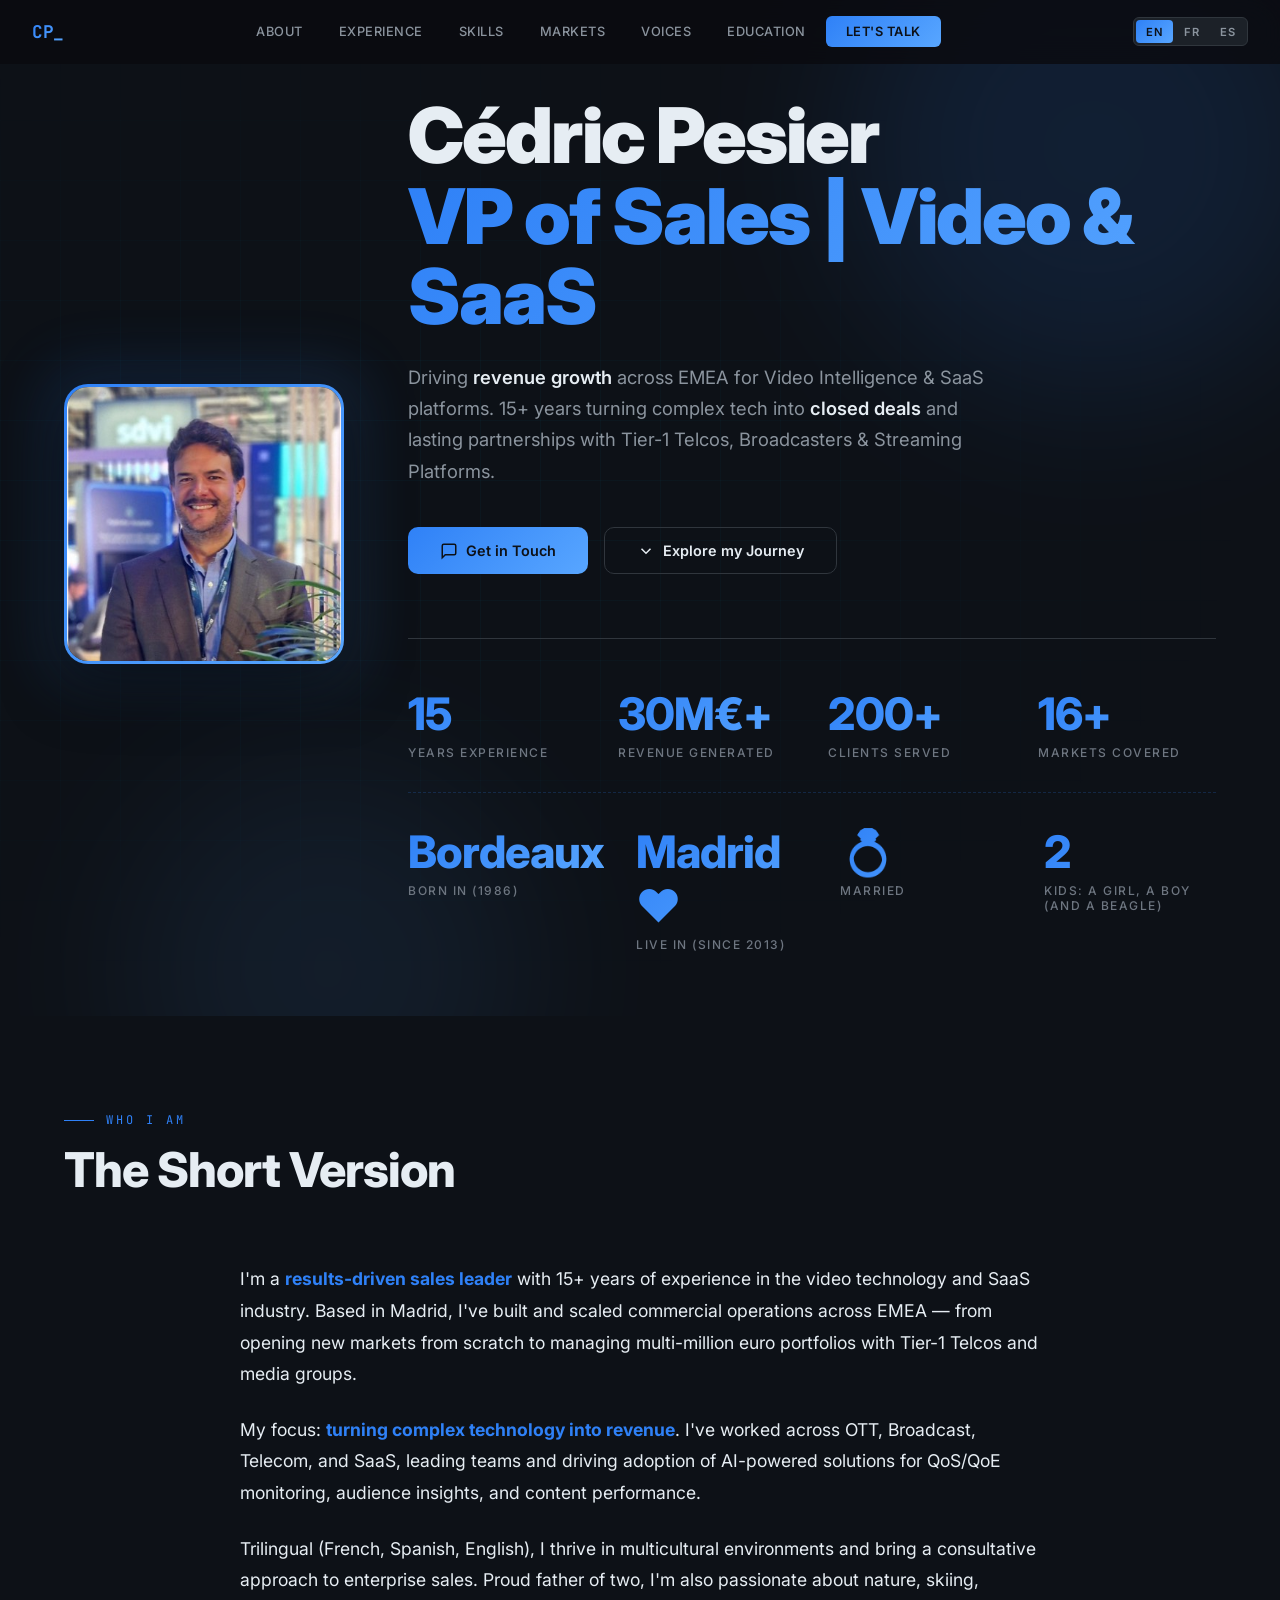
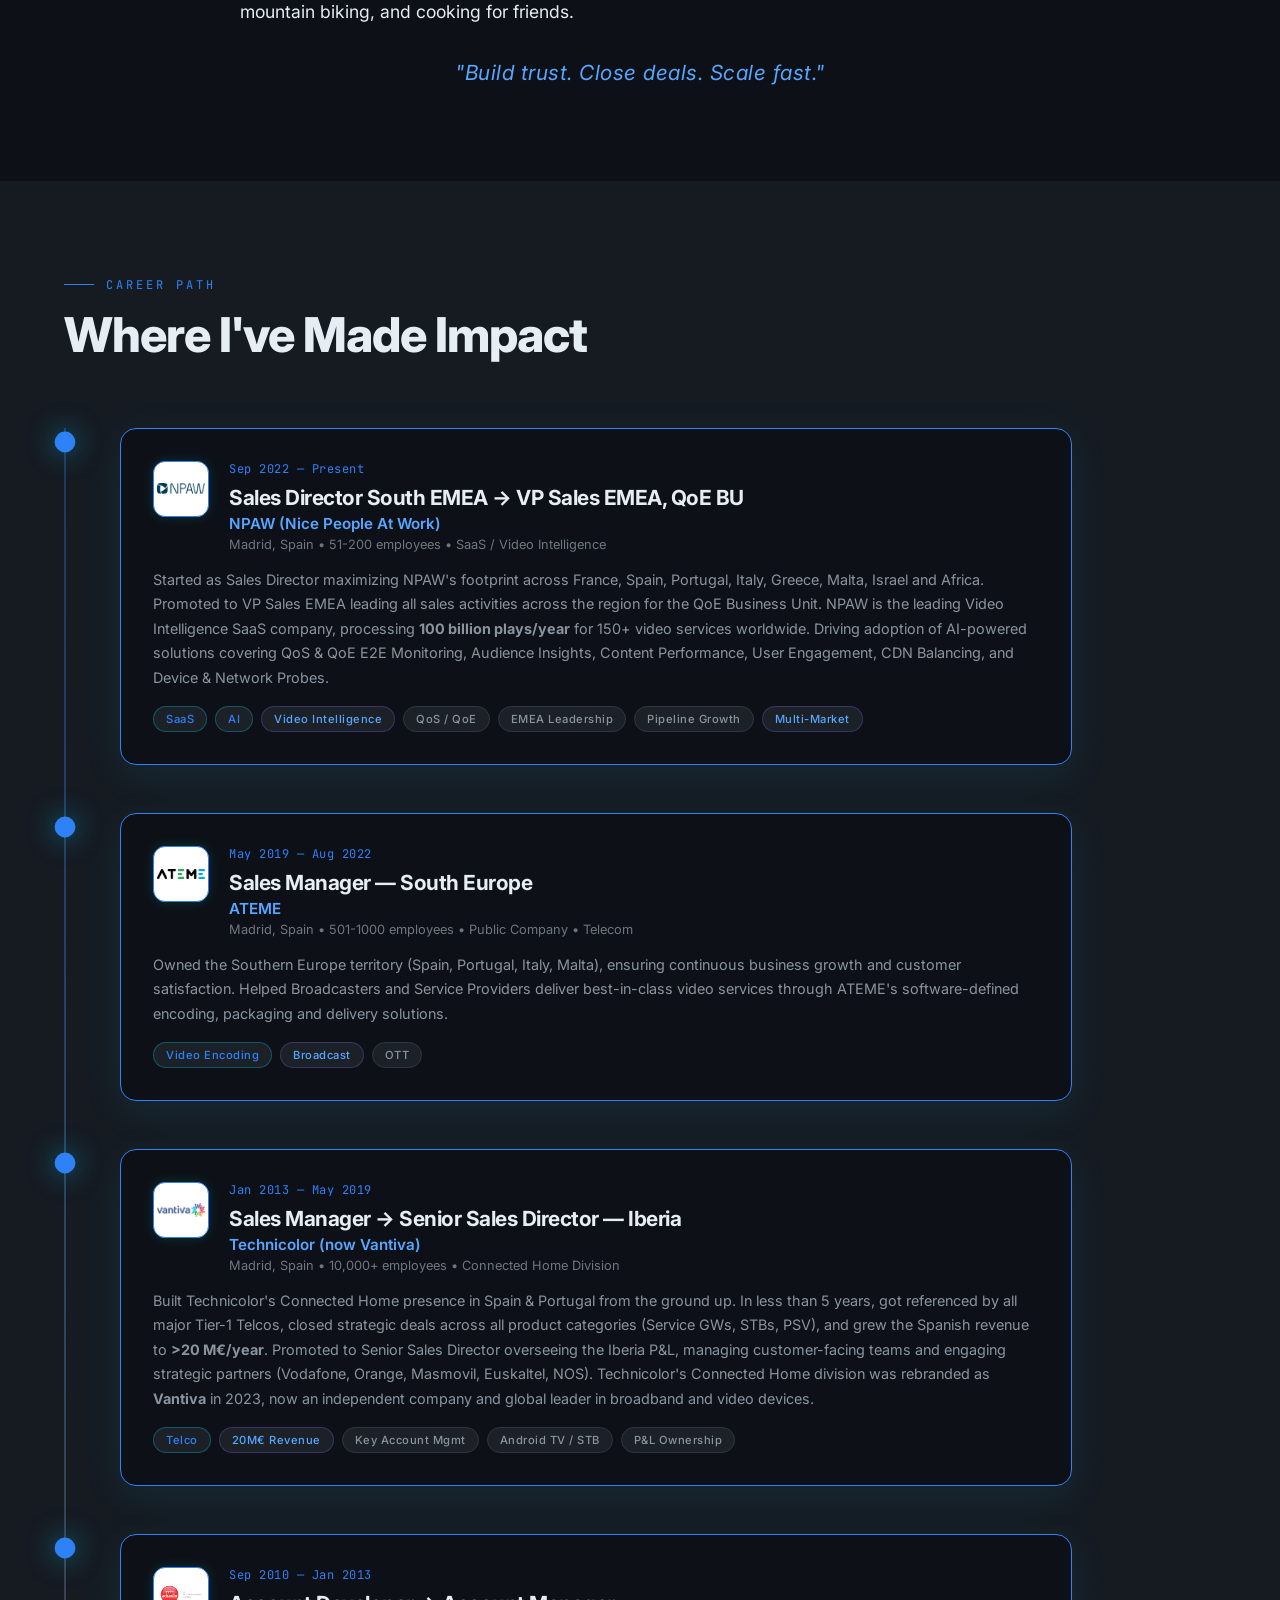
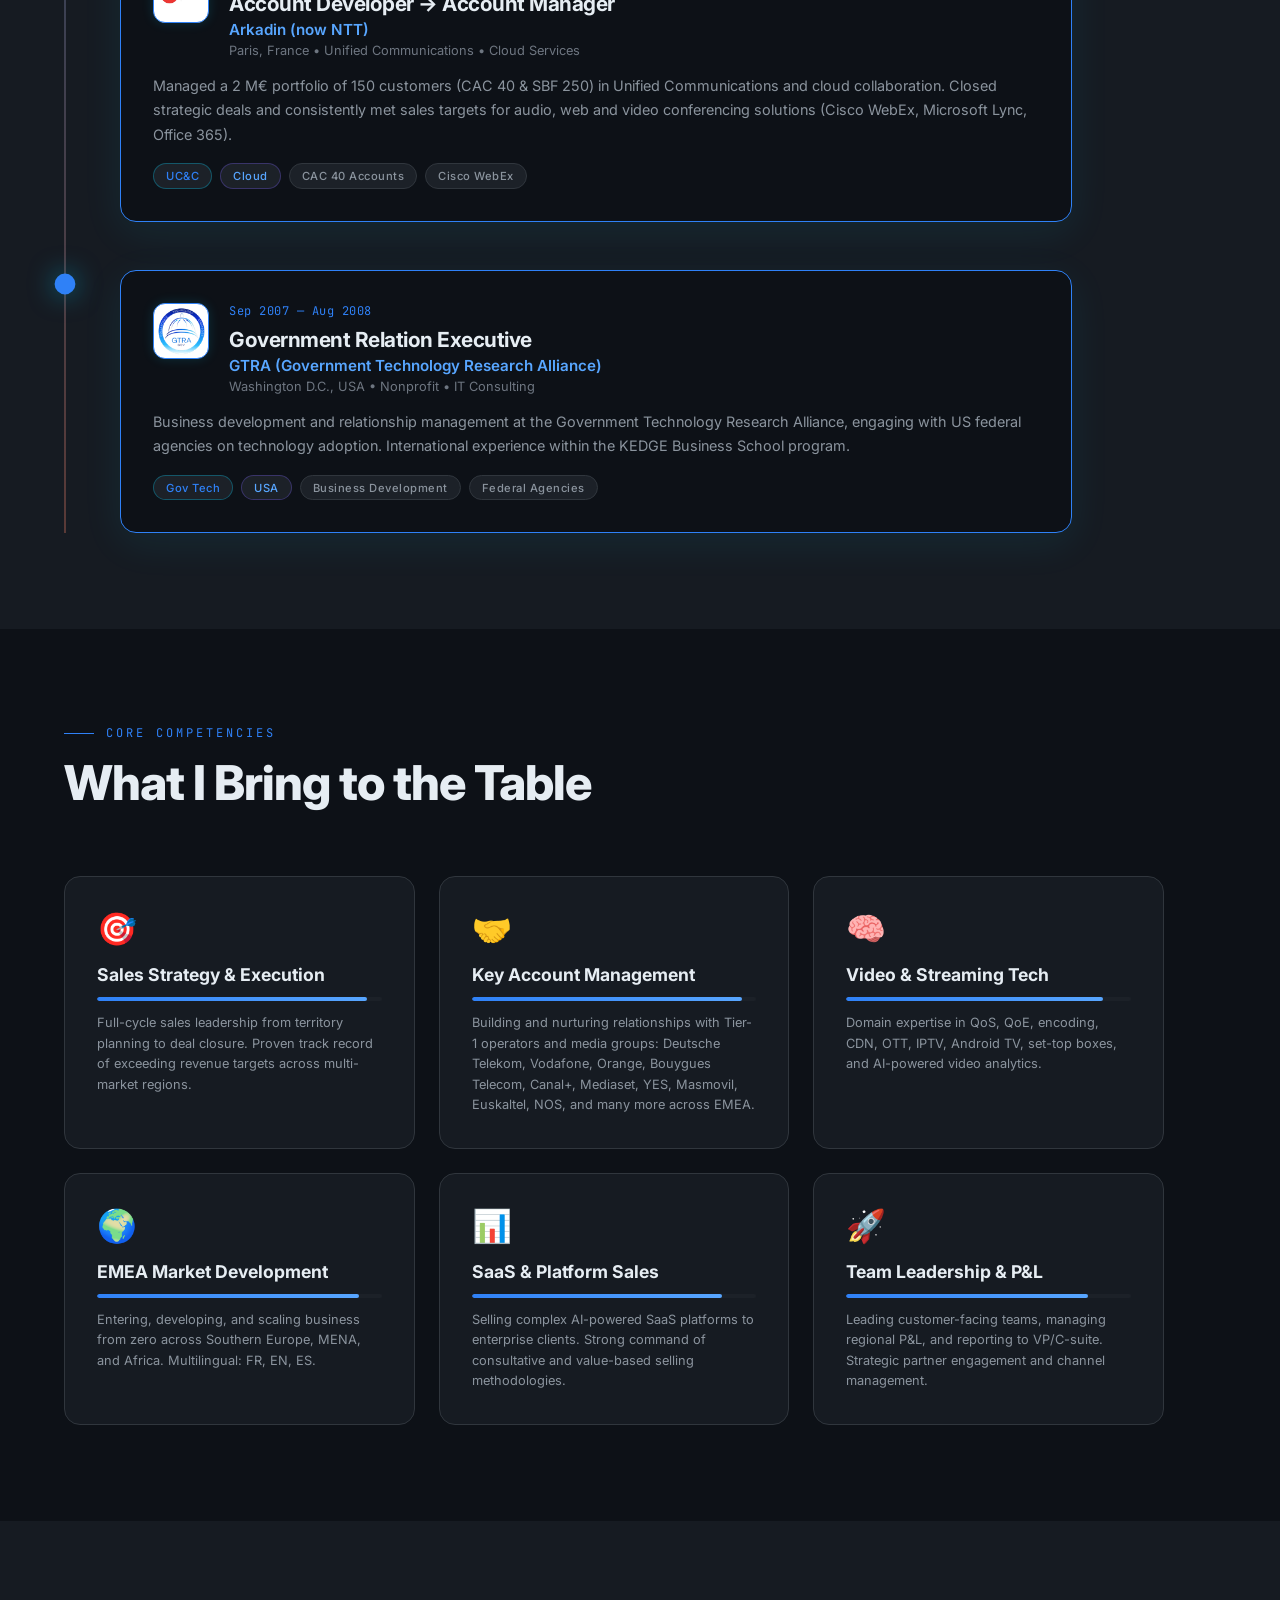
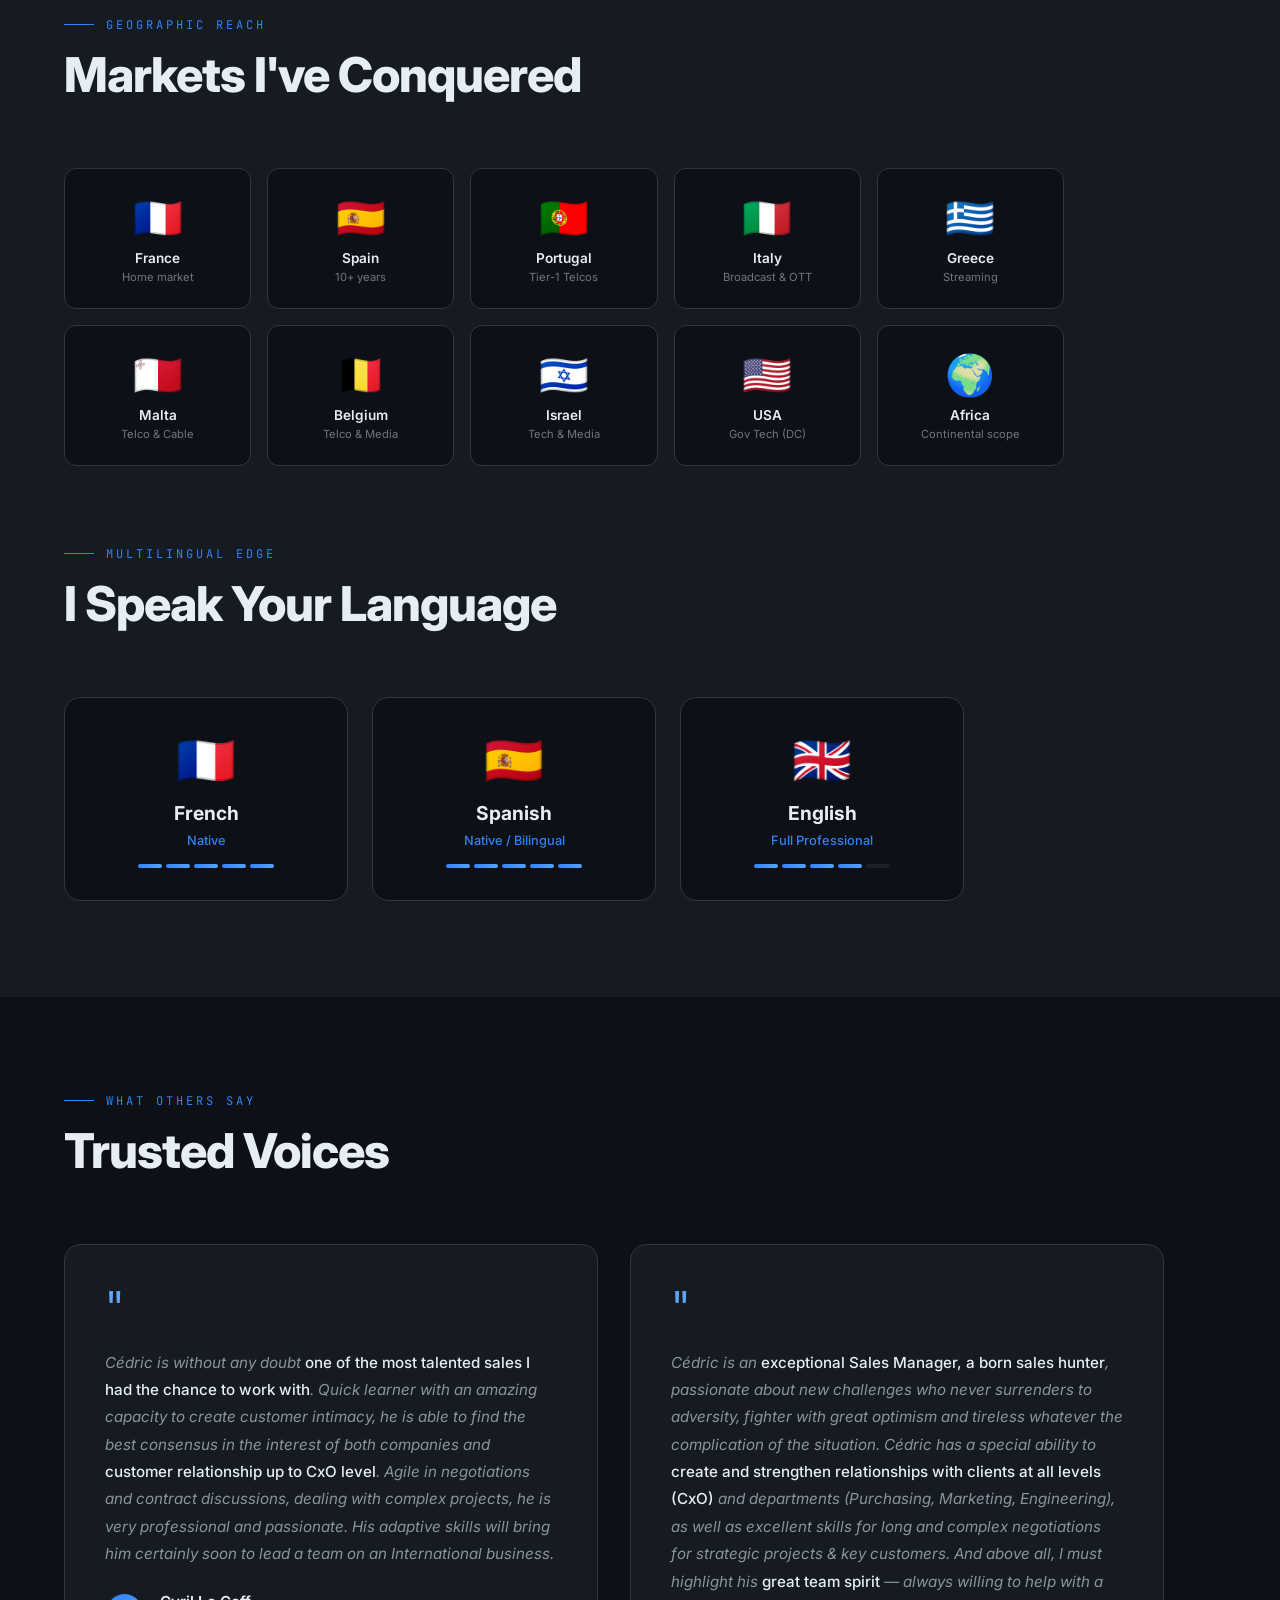
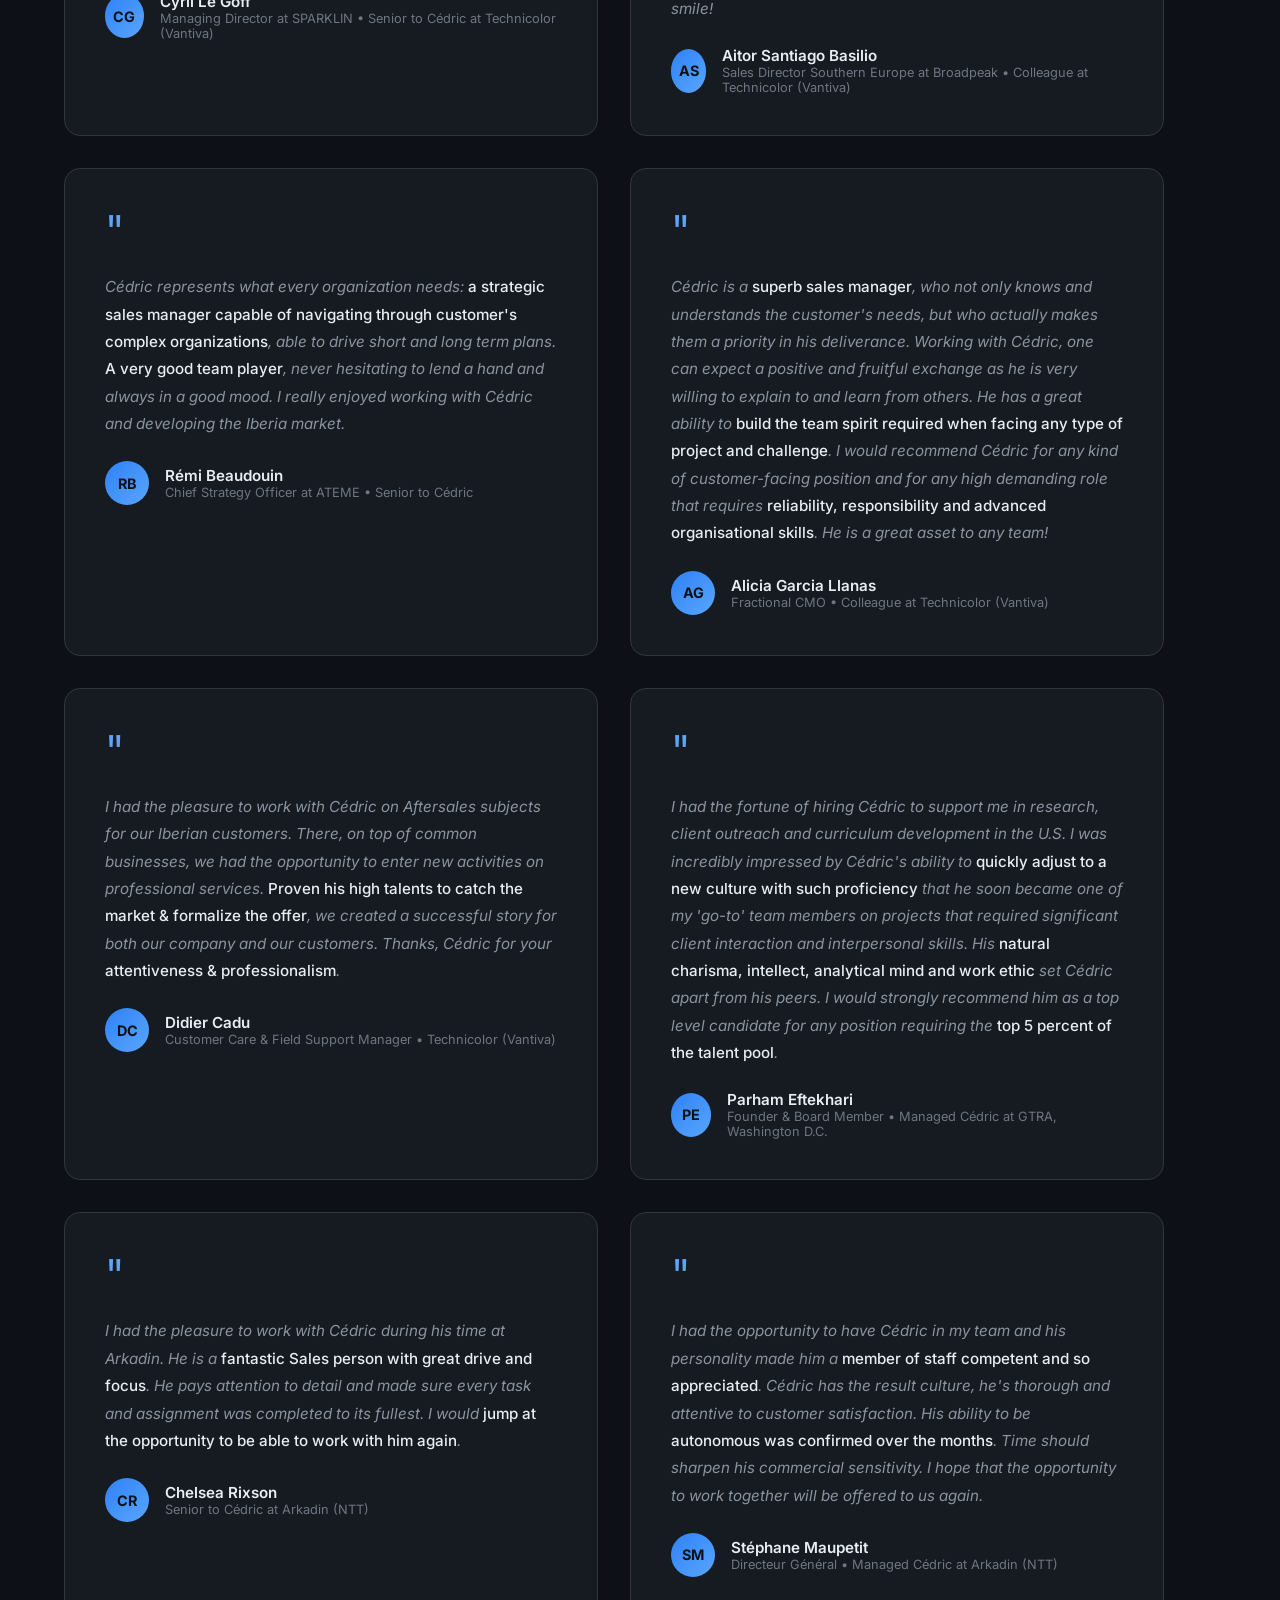
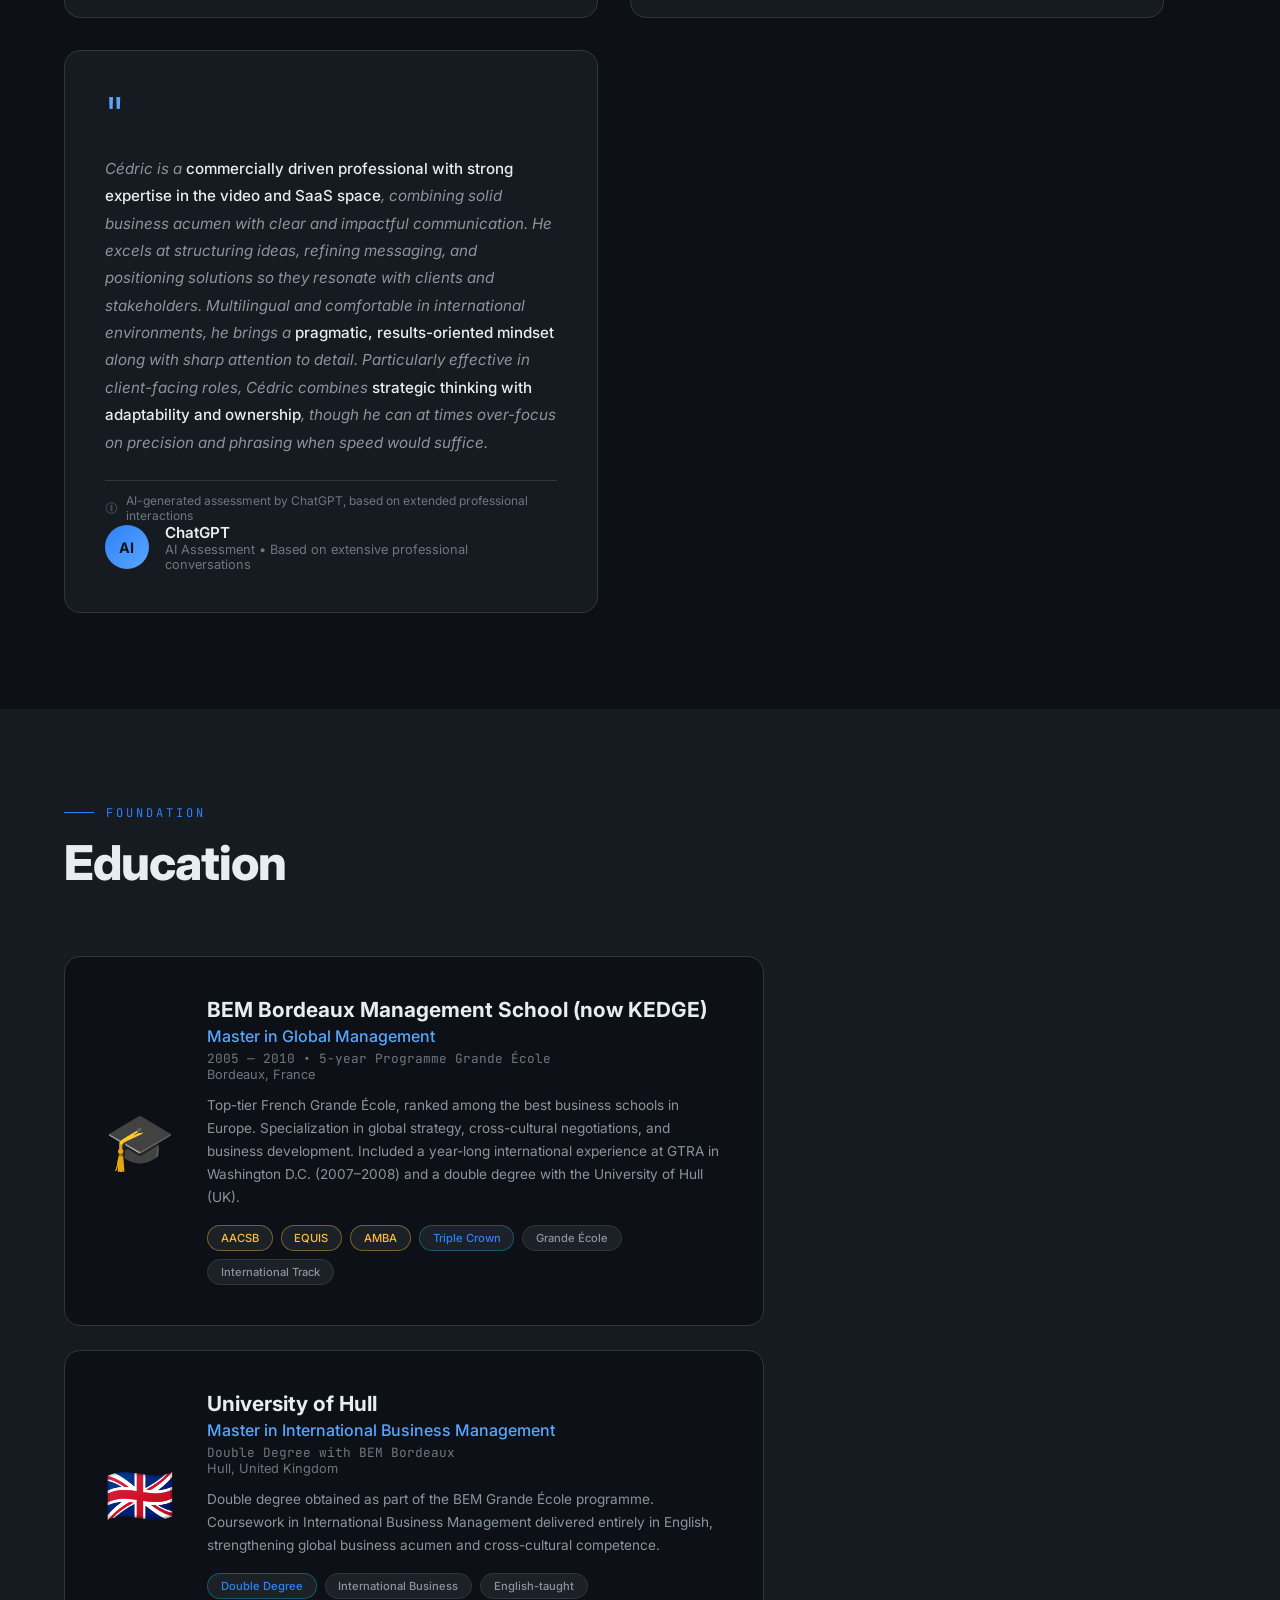
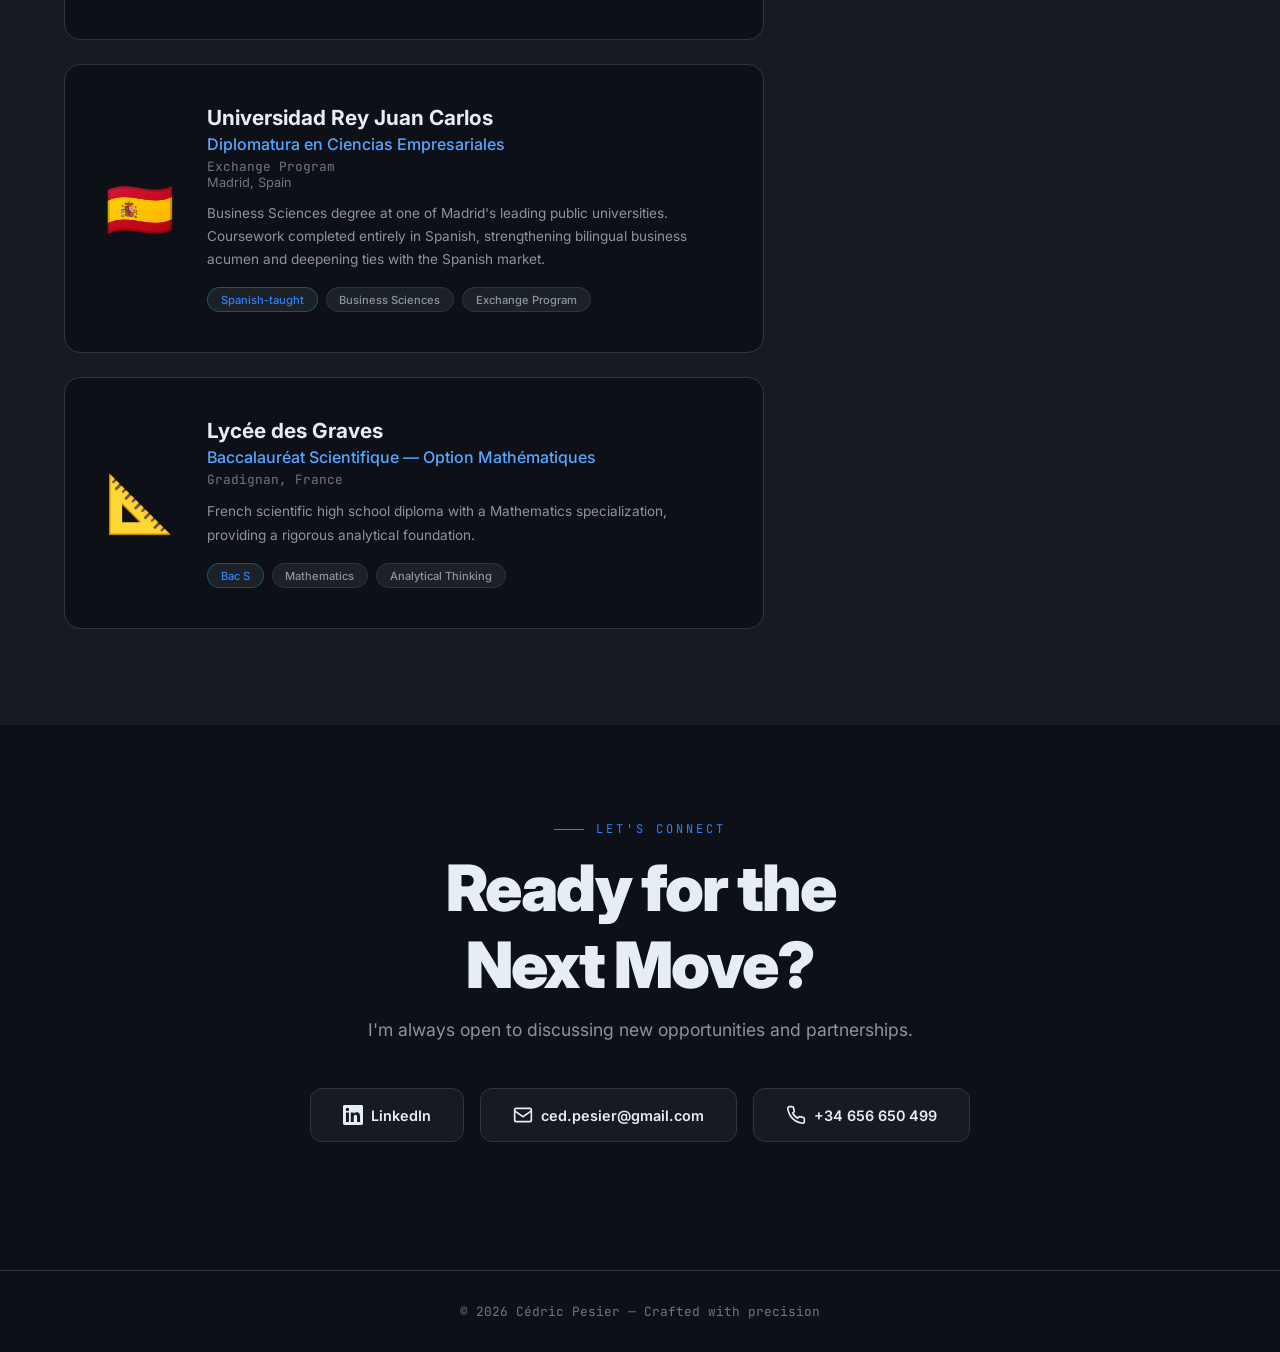
==== index.html @ 9345f2ed "Simplify personal stats: remove maps, blue heart, match style to pro stats Made-with: Cursor" ====
<!DOCTYPE html>
<html lang="en">
<head>
<meta charset="UTF-8">
<meta name="viewport" content="width=device-width, initial-scale=1.0">
<title>Cédric Pesier — VP Sales EMEA</title>
<link href="https://fonts.googleapis.com/css2?family=Inter:wght@300;400;500;600;700;800;900&family=JetBrains+Mono:wght@400;500;700&display=swap" rel="stylesheet">
<noscript><style>.reveal{opacity:1!important;transform:none!important;}.skill-bar{width:var(--bar-width)!important;}.timeline-desc{max-height:none!important;opacity:1!important;}</style></noscript>
<style>
:root {
  --bg: #0d1117;
  --bg-card: #161b22;
  --bg-elevated: #1c2128;
  --accent: #2f81f7;
  --accent-dim: rgba(47, 129, 247, 0.15);
  --accent2: #58a6ff;
  --accent3: #f78166;
  --text: #e6edf3;
  --text-dim: #8b949e;
  --text-muted: #6e7681;
  --border: #30363d;
  --gradient: linear-gradient(135deg, #2f81f7, #58a6ff);
  --gradient2: linear-gradient(135deg, #58a6ff, #f78166);
}

* { margin: 0; padding: 0; box-sizing: border-box; }

html {
  scroll-behavior: smooth;
  scrollbar-width: thin;
  scrollbar-color: var(--accent) var(--bg);
}

body {
  font-family: 'Inter', -apple-system, sans-serif;
  background: var(--bg);
  color: var(--text);
  overflow-x: hidden;
  cursor: default;
}

::selection {
  background: var(--accent);
  color: var(--bg);
}

::-webkit-scrollbar { width: 6px; }
::-webkit-scrollbar-track { background: var(--bg); }
::-webkit-scrollbar-thumb { background: var(--accent); border-radius: 3px; }


/* ──────── NAV ──────── */
nav {
  position: fixed;
  top: 0;
  width: 100%;
  z-index: 1000;
  padding: 1rem 2rem;
  display: flex;
  justify-content: space-between;
  align-items: center;
  backdrop-filter: blur(20px);
  background: rgba(10, 10, 15, 0.8);
  border-bottom: 1px solid transparent;
  transition: border-color 0.3s;
}

nav.scrolled { border-bottom-color: var(--border); }

.nav-logo {
  font-family: 'JetBrains Mono', monospace;
  font-weight: 700;
  font-size: 1.1rem;
  background: var(--gradient);
  -webkit-background-clip: text;
  background-clip: text;
  -webkit-text-fill-color: transparent;
  letter-spacing: -0.5px;
}

.nav-links { display: flex; gap: 0.25rem; }

.nav-links a {
  color: var(--text-dim);
  text-decoration: none;
  font-size: 0.8rem;
  font-weight: 500;
  padding: 0.5rem 1rem;
  border-radius: 6px;
  transition: all 0.3s;
  letter-spacing: 0.5px;
  text-transform: uppercase;
}

.nav-links a:hover, .nav-links a.active {
  color: var(--accent);
  background: var(--accent-dim);
}

.nav-cta {
  background: var(--gradient) !important;
  -webkit-background-clip: unset !important;
  background-clip: unset !important;
  -webkit-text-fill-color: unset !important;
  color: var(--bg) !important;
  font-weight: 600 !important;
  padding: 0.5rem 1.25rem !important;
}

/* ──────── HERO ──────── */
.hero {
  min-height: 100vh;
  display: flex;
  align-items: center;
  padding: 6rem 4rem 4rem;
  position: relative;
  overflow: hidden;
}

.hero-inner {
  display: flex;
  align-items: center;
  gap: 4rem;
  width: 100%;
  max-width: 1300px;
  position: relative;
  z-index: 2;
}

.hero-photo-wrapper {
  flex-shrink: 0;
  position: relative;
  animation: fadeInUp 0.8s ease-out 0.05s both;
  display: flex;
  flex-direction: column;
  align-items: center;
}

.hero-photo {
  width: 280px;
  height: 280px;
  border-radius: 24px;
  object-fit: cover;
  object-position: center top;
  border: 3px solid transparent;
  background-origin: border-box;
  background-clip: padding-box, border-box;
  background-image:
    linear-gradient(var(--bg-card), var(--bg-card)),
    var(--gradient);
  position: relative;
  z-index: 2;
  box-shadow: 0 20px 60px rgba(0,0,0,0.5);
  transition: transform 0.5s cubic-bezier(0.4, 0, 0.2, 1), box-shadow 0.5s;
}

.hero-photo:hover {
  transform: scale(1.03) rotate(1deg);
  box-shadow: 0 30px 80px rgba(0,212,255,0.15);
}

.hero-photo-glow {
  position: absolute;
  inset: -20px;
  border-radius: 34px;
  background: var(--gradient);
  opacity: 0.15;
  filter: blur(30px);
  z-index: 1;
  animation: photoGlow 4s ease-in-out infinite alternate;
}

@keyframes photoGlow {
  0% { opacity: 0.1; transform: scale(0.95); }
  100% { opacity: 0.2; transform: scale(1.05); }
}

.hero-grid-bg {
  position: absolute;
  inset: 0;
  background-image:
    linear-gradient(rgba(0,212,255,0.03) 1px, transparent 1px),
    linear-gradient(90deg, rgba(0,212,255,0.03) 1px, transparent 1px);
  background-size: 60px 60px;
  mask-image: radial-gradient(ellipse at 30% 50%, black 20%, transparent 70%);
}

.hero-orb {
  position: absolute;
  border-radius: 50%;
  filter: blur(80px);
  opacity: 0.4;
  animation: orbFloat 8s ease-in-out infinite;
}

.hero-orb-1 {
  width: 500px; height: 500px;
  background: var(--accent);
  top: -10%; right: -5%;
  opacity: 0.12;
}

.hero-orb-2 {
  width: 400px; height: 400px;
  background: var(--accent2);
  bottom: -15%; left: 10%;
  opacity: 0.08;
  animation-delay: -4s;
}

@keyframes orbFloat {
  0%, 100% { transform: translate(0, 0) scale(1); }
  50% { transform: translate(30px, -30px) scale(1.05); }
}

.hero-content {
  position: relative;
  z-index: 2;
  max-width: 900px;
}

.hero-badge {
  display: inline-flex;
  align-items: center;
  gap: 0.5rem;
  padding: 0.4rem 1rem;
  border: 1px solid var(--border);
  border-radius: 100px;
  font-size: 0.75rem;
  font-weight: 500;
  color: var(--accent);
  margin-bottom: 2rem;
  backdrop-filter: blur(10px);
  background: rgba(0,212,255,0.05);
  animation: fadeInUp 0.8s ease-out;
}

.hero-badge .pulse {
  width: 8px; height: 8px;
  background: #00ff88;
  border-radius: 50%;
  animation: pulse 2s ease-in-out infinite;
}

@keyframes pulse {
  0%, 100% { opacity: 1; transform: scale(1); }
  50% { opacity: 0.5; transform: scale(1.5); }
}

.hero h1 {
  font-size: clamp(2.8rem, 6vw, 5.5rem);
  font-weight: 900;
  line-height: 1.05;
  letter-spacing: -2px;
  margin-bottom: 1.5rem;
  animation: fadeInUp 0.8s ease-out 0.1s both;
}

.hero h1 .line { display: block; }

.hero h1 .gradient-text {
  background: var(--gradient);
  -webkit-background-clip: text;
  background-clip: text;
  -webkit-text-fill-color: transparent;
}

.hero-sub {
  font-size: 1.15rem;
  color: var(--text-dim);
  line-height: 1.7;
  max-width: 600px;
  margin-bottom: 2.5rem;
  animation: fadeInUp 0.8s ease-out 0.2s both;
}

.hero-sub strong {
  color: var(--text);
  font-weight: 600;
}

.hero-actions {
  display: flex;
  gap: 1rem;
  flex-wrap: wrap;
  animation: fadeInUp 0.8s ease-out 0.3s both;
}

.btn {
  display: inline-flex;
  align-items: center;
  gap: 0.5rem;
  padding: 0.85rem 2rem;
  border-radius: 10px;
  font-weight: 600;
  font-size: 0.9rem;
  text-decoration: none;
  transition: all 0.3s;
  cursor: pointer;
  border: none;
  font-family: inherit;
}

.btn-primary {
  background: var(--gradient);
  color: var(--bg);
}

.btn-primary:hover {
  transform: translateY(-2px);
  box-shadow: 0 10px 40px rgba(0,212,255,0.3);
}

.btn-ghost {
  background: transparent;
  color: var(--text);
  border: 1px solid var(--border);
}

.btn-ghost:hover {
  border-color: var(--accent);
  color: var(--accent);
  background: var(--accent-dim);
}

.hero-stats {
  display: grid;
  grid-template-columns: repeat(4, 1fr);
  gap: 2rem;
  margin-top: 4rem;
  padding-top: 3rem;
  border-top: 1px solid var(--border);
  animation: fadeInUp 0.8s ease-out 0.4s both;
}

.hero-stats-personal {
  grid-template-columns: repeat(4, 1fr);
  margin-top: 2rem;
  padding-top: 2rem;
  border-top: 1px dashed rgba(47, 129, 247, 0.2);
}

.stat { text-align: left; }

.stat-value {
  font-size: clamp(2rem, 3.5vw, 3rem);
  font-weight: 800;
  letter-spacing: -1px;
  background: var(--gradient);
  -webkit-background-clip: text;
  background-clip: text;
  -webkit-text-fill-color: transparent;
}

.stat-label {
  font-size: 0.75rem;
  color: var(--text-muted);
  text-transform: uppercase;
  letter-spacing: 1.5px;
  margin-top: 0.25rem;
  font-weight: 500;
}

@keyframes fadeInUp {
  from { opacity: 0; transform: translateY(30px); }
  to { opacity: 1; transform: translateY(0); }
}

/* ──────── SECTIONS ──────── */
section {
  padding: 6rem 4rem;
  position: relative;
}

.section-header {
  margin-bottom: 4rem;
}

.section-tag {
  font-family: 'JetBrains Mono', monospace;
  font-size: 0.75rem;
  color: var(--accent);
  text-transform: uppercase;
  letter-spacing: 3px;
  margin-bottom: 0.75rem;
  display: flex;
  align-items: center;
  gap: 0.75rem;
}

.section-tag::before {
  content: '';
  width: 30px;
  height: 1px;
  background: var(--accent);
}

.section-title {
  font-size: clamp(2rem, 4vw, 3rem);
  font-weight: 800;
  letter-spacing: -1px;
}

/* ──────── ABOUT TEXT ──────── */
.about { background: var(--bg); }

.about-content {
  max-width: 800px;
  margin: 0 auto;
}

.about-text p {
  font-size: 1.1rem;
  line-height: 1.8;
  margin-bottom: 1.5rem;
  color: var(--text);
}

.about-text strong {
  color: var(--accent);
}

.about-motto {
  font-size: 1.3rem;
  text-align: center;
  color: var(--accent2);
  margin-top: 2rem;
  letter-spacing: 0.5px;
}

/* ──────── EXPERIENCE TIMELINE ──────── */
.experience { background: var(--bg-card); }

.timeline {
  position: relative;
  max-width: 1000px;
}

.timeline::before {
  content: '';
  position: absolute;
  left: 0;
  top: 0;
  bottom: 0;
  width: 2px;
  background: linear-gradient(to bottom, var(--accent), var(--accent2), var(--accent3));
  opacity: 0.3;
}

.timeline-item {
  position: relative;
  padding-left: 3rem;
  padding-bottom: 3rem;
  cursor: pointer;
}

.timeline-item:last-child { padding-bottom: 0; }

.timeline-dot {
  position: absolute;
  left: -7px;
  top: 6px;
  width: 16px;
  height: 16px;
  border-radius: 50%;
  background: var(--bg-card);
  border: 2px solid var(--accent);
  transition: all 0.3s;
  z-index: 2;
}

.timeline-item:hover .timeline-dot,
.timeline-item.active .timeline-dot {
  background: var(--accent);
  box-shadow: 0 0 20px rgba(0,212,255,0.5);
  transform: scale(1.3);
}

.timeline-card {
  background: var(--bg);
  border: 1px solid var(--border);
  border-radius: 16px;
  padding: 2rem;
  transition: all 0.4s cubic-bezier(0.4, 0, 0.2, 1);
}

.timeline-item:hover .timeline-card,
.timeline-item.active .timeline-card {
  border-color: var(--accent);
  box-shadow: 0 10px 40px rgba(0,212,255,0.08);
  transform: translateX(8px);
}

.timeline-period {
  font-family: 'JetBrains Mono', monospace;
  font-size: 0.75rem;
  color: var(--accent);
  margin-bottom: 0.5rem;
  letter-spacing: 0.5px;
}

.timeline-role {
  font-size: 1.3rem;
  font-weight: 700;
  margin-bottom: 0.25rem;
  letter-spacing: -0.5px;
}

.timeline-company {
  color: var(--accent2);
  font-weight: 600;
  font-size: 0.95rem;
  margin-bottom: 0.25rem;
}

.timeline-location {
  font-size: 0.8rem;
  color: var(--text-muted);
  margin-bottom: 1rem;
}

.timeline-desc {
  color: var(--text-dim);
  font-size: 0.9rem;
  line-height: 1.7;
  max-height: 0;
  overflow: hidden;
  transition: max-height 0.5s cubic-bezier(0.4, 0, 0.2, 1), opacity 0.3s;
  opacity: 0;
}

.timeline-item.active .timeline-desc {
  max-height: 500px;
  opacity: 1;
}

.timeline-tags {
  display: flex;
  flex-wrap: wrap;
  gap: 0.5rem;
  margin-top: 1rem;
  max-height: 0;
  overflow: hidden;
  transition: max-height 0.5s cubic-bezier(0.4, 0, 0.2, 1);
}

.timeline-item.active .timeline-tags {
  max-height: 200px;
}

.tag {
  padding: 0.3rem 0.75rem;
  border-radius: 100px;
  font-size: 0.7rem;
  font-weight: 500;
  letter-spacing: 0.5px;
  border: 1px solid var(--border);
  color: var(--text-dim);
  background: var(--bg-elevated);
}

.tag-accent { border-color: rgba(0,212,255,0.3); color: var(--accent); }
.tag-purple { border-color: rgba(123,97,255,0.3); color: var(--accent2); }

/* ──────── COMPANY LOGOS ──────── */
.timeline-card-header {
  display: flex;
  align-items: flex-start;
  gap: 1.25rem;
}

.timeline-card-header .timeline-card-text { flex: 1; }

.company-logo {
  flex-shrink: 0;
  width: 56px;
  height: 56px;
  border-radius: 12px;
  background: var(--bg-elevated);
  border: 1px solid var(--border);
  display: flex;
  align-items: center;
  justify-content: center;
  font-family: 'JetBrains Mono', monospace;
  font-weight: 800;
  font-size: 0.65rem;
  color: var(--text);
  letter-spacing: 0.5px;
  text-transform: uppercase;
  transition: all 0.3s;
  overflow: hidden;
  position: relative;
}

.company-logo svg {
  width: 36px;
  height: 36px;
}

.timeline-item:hover .company-logo,
.timeline-item.active .company-logo {
  border-color: var(--accent);
  box-shadow: 0 0 12px rgba(0,212,255,0.15);
}

.company-logo.logo-npaw { background: #ffffff; }
.company-logo.logo-ateme { background: #ffffff; }
.company-logo.logo-technicolor { background: #ffffff; }
.company-logo.logo-arkadin { background: #ffffff; }
.company-logo.logo-gtra { background: #ffffff; }

/* ──────── TESTIMONIALS ENHANCED ──────── */
.testimonial-card { position: relative; overflow: hidden; }

.testimonial-card::before {
  content: '';
  position: absolute;
  top: 0; left: 0; right: 0;
  height: 3px;
  background: var(--gradient2);
  transform: scaleX(0);
  transform-origin: left;
  transition: transform 0.4s;
}

.testimonial-card:hover::before { transform: scaleX(1); }

.testimonial-context {
  font-size: 0.75rem;
  color: var(--text-muted);
  margin-top: 0.5rem;
  padding-top: 0.75rem;
  border-top: 1px solid var(--border);
  display: flex;
  align-items: center;
  gap: 0.5rem;
}

.testimonial-context svg {
  width: 14px;
  height: 14px;
  opacity: 0.5;
}

.testimonial-highlight {
  color: var(--text);
  font-weight: 500;
  font-style: normal;
}

.testimonial-linkedin {
  display: inline-flex;
  align-items: center;
  gap: 0.35rem;
  color: var(--accent);
  text-decoration: none;
  font-size: 0.75rem;
  font-weight: 500;
  margin-left: auto;
  transition: opacity 0.3s;
}

.testimonial-linkedin:hover { opacity: 0.7; }

.testimonial-linkedin svg { width: 14px; height: 14px; }

/* ──────── EDUCATION ENHANCED ──────── */
.edu-grid {
  display: grid;
  gap: 1.5rem;
  max-width: 900px;
}

.edu-card {
  max-width: 900px;
}

.edu-highlights {
  display: flex;
  flex-wrap: wrap;
  gap: 0.5rem;
  margin-top: 1rem;
}

.edu-badge {
  padding: 0.3rem 0.8rem;
  border-radius: 100px;
  font-size: 0.7rem;
  font-weight: 500;
  border: 1px solid var(--border);
  color: var(--text-dim);
  background: var(--bg-elevated);
}

.edu-badge-gold { border-color: rgba(255,189,46,0.4); color: #ffbd2e; }
.edu-badge-accent { border-color: rgba(0,212,255,0.3); color: var(--accent); }

.edu-desc {
  color: var(--text-dim);
  font-size: 0.85rem;
  line-height: 1.7;
  margin-top: 0.75rem;
}

/* ──────── SKILLS ──────── */
.skills { background: var(--bg); }

.skills-grid {
  display: grid;
  grid-template-columns: repeat(auto-fit, minmax(280px, 1fr));
  gap: 1.5rem;
  max-width: 1100px;
}

.skill-card {
  background: var(--bg-card);
  border: 1px solid var(--border);
  border-radius: 16px;
  padding: 2rem;
  transition: all 0.4s;
  position: relative;
  overflow: hidden;
}

.skill-card::before {
  content: '';
  position: absolute;
  top: 0;
  left: 0;
  right: 0;
  height: 3px;
  background: var(--gradient);
  transform: scaleX(0);
  transform-origin: left;
  transition: transform 0.4s;
}

.skill-card:hover::before { transform: scaleX(1); }

.skill-card:hover {
  border-color: var(--accent);
  transform: translateY(-4px);
  box-shadow: 0 20px 40px rgba(0,0,0,0.3);
}

.skill-icon {
  font-size: 2rem;
  margin-bottom: 1rem;
}

.skill-name {
  font-size: 1.1rem;
  font-weight: 700;
  margin-bottom: 0.75rem;
}

.skill-bar-bg {
  height: 4px;
  background: var(--bg-elevated);
  border-radius: 2px;
  overflow: hidden;
  margin-bottom: 0.75rem;
}

.skill-bar {
  height: 100%;
  background: var(--gradient);
  border-radius: 2px;
  width: 0;
  transition: width 1.5s cubic-bezier(0.4, 0, 0.2, 1);
}

.skill-details {
  font-size: 0.8rem;
  color: var(--text-dim);
  line-height: 1.6;
}

/* ──────── MARKET MAP ──────── */
.markets { background: var(--bg-card); }

.market-grid {
  display: grid;
  grid-template-columns: repeat(auto-fit, minmax(160px, 1fr));
  gap: 1rem;
  max-width: 1000px;
}

.market-item {
  background: var(--bg);
  border: 1px solid var(--border);
  border-radius: 12px;
  padding: 1.5rem;
  text-align: center;
  transition: all 0.3s;
  cursor: default;
}

.market-item:hover {
  border-color: var(--accent);
  transform: translateY(-4px);
  box-shadow: 0 10px 30px rgba(0,0,0,0.3);
}

.market-flag {
  font-size: 2.5rem;
  margin-bottom: 0.5rem;
}

.market-name {
  font-size: 0.85rem;
  font-weight: 600;
}

.market-detail {
  font-size: 0.7rem;
  color: var(--text-muted);
  margin-top: 0.25rem;
}

/* ──────── LANGUAGES ──────── */
.languages-grid {
  display: grid;
  grid-template-columns: repeat(3, 1fr);
  gap: 1.5rem;
  max-width: 900px;
  margin-top: 3rem;
}

.lang-card {
  background: var(--bg);
  border: 1px solid var(--border);
  border-radius: 16px;
  padding: 2rem;
  text-align: center;
  transition: all 0.4s;
  position: relative;
  overflow: hidden;
}

.lang-card:hover {
  transform: translateY(-4px);
  border-color: var(--accent);
}

.lang-flag { font-size: 3rem; margin-bottom: 0.75rem; }

.lang-name {
  font-size: 1.2rem;
  font-weight: 700;
  margin-bottom: 0.5rem;
}

.lang-level {
  font-size: 0.8rem;
  color: var(--accent);
  font-weight: 500;
}

.lang-bar-container {
  display: flex;
  gap: 4px;
  justify-content: center;
  margin-top: 1rem;
}

.lang-bar-segment {
  width: 24px;
  height: 4px;
  border-radius: 2px;
  background: var(--bg-elevated);
  transition: background 0.5s;
}

.lang-bar-segment.filled {
  background: var(--gradient);
}

/* ──────── TESTIMONIALS ──────── */
.testimonials { background: var(--bg); }

.testimonials-grid {
  display: grid;
  grid-template-columns: repeat(auto-fit, minmax(400px, 1fr));
  gap: 2rem;
  max-width: 1100px;
}

.testimonial-card {
  background: var(--bg-card);
  border: 1px solid var(--border);
  border-radius: 16px;
  padding: 2.5rem;
  position: relative;
  transition: all 0.4s;
}

.testimonial-card:hover {
  border-color: var(--accent2);
  transform: translateY(-4px);
}

.testimonial-quote {
  font-size: 3rem;
  background: var(--gradient2);
  -webkit-background-clip: text;
  background-clip: text;
  -webkit-text-fill-color: transparent;
  line-height: 1;
  margin-bottom: 1rem;
}

.testimonial-text {
  font-size: 0.95rem;
  color: var(--text-dim);
  line-height: 1.8;
  font-style: italic;
  margin-bottom: 1.5rem;
}

.testimonial-author {
  display: flex;
  align-items: center;
  gap: 1rem;
}

.testimonial-avatar {
  width: 44px;
  height: 44px;
  border-radius: 50%;
  background: var(--gradient);
  display: flex;
  align-items: center;
  justify-content: center;
  font-weight: 700;
  font-size: 0.9rem;
  color: var(--bg);
}

.testimonial-name {
  font-weight: 600;
  font-size: 0.95rem;
}

.testimonial-role {
  font-size: 0.8rem;
  color: var(--text-muted);
}

/* ──────── EDUCATION ──────── */
.education { background: var(--bg-card); }

.edu-card {
  background: var(--bg);
  border: 1px solid var(--border);
  border-radius: 16px;
  padding: 2.5rem;
  max-width: 700px;
  display: flex;
  gap: 2rem;
  align-items: center;
  transition: all 0.4s;
}

.edu-card:hover {
  border-color: var(--accent2);
  transform: translateY(-2px);
}

.edu-icon {
  font-size: 3.5rem;
  flex-shrink: 0;
}

.edu-school {
  font-size: 1.3rem;
  font-weight: 700;
  margin-bottom: 0.25rem;
}

.edu-degree {
  color: var(--accent2);
  font-weight: 500;
  margin-bottom: 0.25rem;
}

.edu-period {
  font-family: 'JetBrains Mono', monospace;
  font-size: 0.8rem;
  color: var(--text-muted);
}

.edu-location {
  font-size: 0.8rem;
  color: var(--text-muted);
}

/* ──────── CONTACT ──────── */
.contact {
  background: var(--bg);
  text-align: center;
  padding-bottom: 8rem;
}

.contact-title {
  font-size: clamp(2.5rem, 5vw, 4rem);
  font-weight: 900;
  letter-spacing: -2px;
  margin-bottom: 1rem;
}

.contact-sub {
  color: var(--text-dim);
  font-size: 1.1rem;
  margin-bottom: 3rem;
}

.contact-links {
  display: flex;
  gap: 1rem;
  justify-content: center;
  flex-wrap: wrap;
}

.contact-link {
  display: inline-flex;
  align-items: center;
  gap: 0.5rem;
  padding: 1rem 2rem;
  border-radius: 12px;
  text-decoration: none;
  font-weight: 600;
  font-size: 0.9rem;
  transition: all 0.3s;
  border: 1px solid var(--border);
  color: var(--text);
  background: var(--bg-card);
}

.contact-link:hover {
  border-color: var(--accent);
  transform: translateY(-3px);
  box-shadow: 0 10px 30px rgba(0,0,0,0.3);
}

.contact-link svg {
  width: 20px;
  height: 20px;
}

/* ──────── FOOTER ──────── */
footer {
  text-align: center;
  padding: 2rem;
  border-top: 1px solid var(--border);
  color: var(--text-muted);
  font-size: 0.8rem;
  font-family: 'JetBrains Mono', monospace;
}

/* ──────── SCROLL ANIMATIONS ──────── */
.reveal {
  opacity: 0;
  transform: translateY(40px);
  transition: all 0.8s cubic-bezier(0.4, 0, 0.2, 1);
}

.reveal.visible {
  opacity: 1;
  transform: translateY(0);
}

.reveal-delay-1 { transition-delay: 0.1s; }
.reveal-delay-2 { transition-delay: 0.2s; }
.reveal-delay-3 { transition-delay: 0.3s; }
.reveal-delay-4 { transition-delay: 0.4s; }

/* ──────── MOBILE BURGER ──────── */
.burger {
  display: none;
  flex-direction: column;
  gap: 5px;
  cursor: pointer;
  background: none;
  border: none;
  padding: 4px;
  z-index: 1001;
}

.burger span {
  display: block;
  width: 24px;
  height: 2px;
  background: var(--text);
  border-radius: 2px;
  transition: all 0.3s;
}

.burger.open span:nth-child(1) { transform: rotate(45deg) translate(5px, 5px); }
.burger.open span:nth-child(2) { opacity: 0; }
.burger.open span:nth-child(3) { transform: rotate(-45deg) translate(5px, -5px); }

/* ──────── RESPONSIVE ──────── */
@media (max-width: 900px) {
  section, .hero { padding: 4rem 2rem; }

  .hero-inner {
    flex-direction: column;
    text-align: center;
  }

  .hero-photo {
    width: 200px;
    height: 200px;
  }

  .hero-sub { margin-left: auto; margin-right: auto; }

  .hero-actions { justify-content: center; }

  .hero-stats {
    grid-template-columns: repeat(2, 1fr);
    gap: 1.5rem;
  }

  .testimonials-grid {
    grid-template-columns: 1fr;
  }

  .languages-grid {
    grid-template-columns: 1fr;
  }

  .edu-card {
    flex-direction: column;
    text-align: center;
  }
}

@media (max-width: 768px) {
  .burger { display: flex; }

  .nav-links {
    position: fixed;
    top: 0;
    right: -100%;
    width: 70%;
    height: 100vh;
    background: var(--bg-card);
    flex-direction: column;
    padding: 5rem 2rem 2rem;
    transition: right 0.3s;
    border-left: 1px solid var(--border);
  }

  .nav-links.open { right: 0; }

  .nav-links a {
    font-size: 1rem;
    padding: 0.75rem;
  }

  .hero h1 { letter-spacing: -1px; }

  .hero-stats {
    grid-template-columns: repeat(2, 1fr);
  }

  .market-grid {
    grid-template-columns: repeat(2, 1fr);
  }
}

@media (max-width: 480px) {
  section, .hero { padding: 3rem 1.25rem; }

  .hero-stats {
    grid-template-columns: 1fr 1fr;
    gap: 1rem;
  }

  .skills-grid {
    grid-template-columns: 1fr;
  }

  .market-grid {
    grid-template-columns: repeat(2, 1fr);
  }
}

/* ──────── PRINT ──────── */
@media print {
  nav, .hero-orb, .hero-grid-bg { display: none; }
  body { background: white; color: #1a1a2e; }
  section { padding: 2rem 1rem; page-break-inside: avoid; }
  .timeline-desc { max-height: none !important; opacity: 1 !important; }
  .skill-bar { width: var(--bar-width) !important; }
  .reveal { opacity: 1 !important; transform: none !important; }
}

/* ──────── LANGUAGE SELECTOR ──────── */
.lang-selector {
  display: flex;
  gap: 2px;
  margin-left: 1rem;
  background: var(--bg-elevated);
  border-radius: 6px;
  padding: 2px;
  border: 1px solid var(--border);
}
.lang-btn {
  background: none;
  border: none;
  color: var(--text-dim);
  font-family: 'Inter', sans-serif;
  font-size: 0.7rem;
  font-weight: 600;
  padding: 0.3rem 0.6rem;
  border-radius: 4px;
  cursor: pointer;
  transition: all 0.3s;
  text-transform: uppercase;
  letter-spacing: 0.5px;
}
.lang-btn:hover { color: var(--text); }
.lang-btn.active {
  background: var(--gradient);
  color: var(--bg);
}
</style>
</head>
<body>

<!-- Navigation -->
<nav id="navbar">
  <div class="nav-logo">CP_</div>
  <div class="nav-links" id="navLinks">
    <a href="#about" data-i18n="nav.about">About</a>
    <a href="#experience" data-i18n="nav.experience">Experience</a>
    <a href="#skills" data-i18n="nav.skills">Skills</a>
    <a href="#markets" data-i18n="nav.markets">Markets</a>
    <a href="#testimonials" data-i18n="nav.voices">Voices</a>
    <a href="#education" data-i18n="nav.education">Education</a>
    <a href="#contact" class="nav-cta" data-i18n="nav.cta">Let's Talk</a>
  </div>
  <div class="lang-selector" id="langSelector">
    <button class="lang-btn active" data-lang="en">EN</button>
    <button class="lang-btn" data-lang="fr">FR</button>
    <button class="lang-btn" data-lang="es">ES</button>
  </div>
  <button class="burger" id="burger" aria-label="Toggle menu">
    <span></span><span></span><span></span>
  </button>
</nav>

<!-- ══════════ HERO ══════════ -->
<section class="hero" id="hero">
  <div class="hero-grid-bg"></div>
  <div class="hero-orb hero-orb-1"></div>
  <div class="hero-orb hero-orb-2"></div>

  <div class="hero-inner">
    <div class="hero-photo-wrapper">
      <div class="hero-photo-glow"></div>
      <img src="[data-uri]" alt="Cédric Pesier" class="hero-photo">
    </div>

    <div class="hero-content">
      <h1>
        <span class="line">Cédric Pesier</span>
        <span class="line gradient-text" data-i18n="hero.title2">VP of Sales | Video &amp; SaaS</span>
      </h1>

      <p class="hero-sub" data-i18n-html="hero.sub">
        Driving <strong>revenue growth</strong> across EMEA for Video Intelligence &amp; SaaS platforms.
        15+ years turning complex tech into <strong>closed deals</strong> and lasting partnerships with
        Tier-1 Telcos, Broadcasters &amp; Streaming Platforms.
      </p>

      <div class="hero-actions">
        <a href="#contact" class="btn btn-primary">
          <svg width="18" height="18" fill="none" stroke="currentColor" stroke-width="2" viewBox="0 0 24 24"><path d="M21 15a2 2 0 01-2 2H7l-4 4V5a2 2 0 012-2h14a2 2 0 012 2z"/></svg>
          <span data-i18n="hero.cta1">Get in Touch</span>
        </a>
        <a href="#experience" class="btn btn-ghost">
          <svg width="18" height="18" fill="none" stroke="currentColor" stroke-width="2" viewBox="0 0 24 24"><path d="M6 9l6 6 6-6"/></svg>
          <span data-i18n="hero.cta2">Explore my Journey</span>
        </a>
      </div>

      <div class="hero-stats">
        <div class="stat">
          <div class="stat-value" data-count="15">15</div>
          <div class="stat-label" data-i18n="hero.stat1">Years Experience</div>
        </div>
        <div class="stat">
          <div class="stat-value" data-count="30" data-suffix="M€+">30M€+</div>
          <div class="stat-label" data-i18n="hero.stat2">Revenue Generated</div>
        </div>
        <div class="stat">
          <div class="stat-value" data-count="200" data-suffix="+">200+</div>
          <div class="stat-label" data-i18n="hero.stat3">Clients Served</div>
        </div>
        <div class="stat">
          <div class="stat-value" data-count="16" data-suffix="+">16+</div>
          <div class="stat-label" data-i18n="hero.stat4">Markets Covered</div>
        </div>
      </div>

      <div class="hero-stats hero-stats-personal">
        <div class="stat">
          <div class="stat-value">Bordeaux</div>
          <div class="stat-label" data-i18n="hero.pstat1">Born in (1986)</div>
        </div>
        <div class="stat">
          <div class="stat-value">Madrid <span style="color:var(--accent);">&hearts;</span></div>
          <div class="stat-label" data-i18n="hero.pstat2">Live in (since 2013)</div>
        </div>
        <div class="stat">
          <div class="stat-value">💍</div>
          <div class="stat-label" data-i18n="hero.pstat3">Married</div>
        </div>
        <div class="stat">
          <div class="stat-value" data-count="2">2</div>
          <div class="stat-label" data-i18n="hero.pstat4">Kids: a Girl, a Boy (and a Beagle)</div>
        </div>
      </div>
    </div>
  </div>
</section>

<!-- ══════════ ABOUT ══════════ -->
<section class="about" id="about">
  <div class="section-header reveal">
    <div class="section-tag" data-i18n="about.tag">Who I Am</div>
    <h2 class="section-title" data-i18n="about.title">The Short Version</h2>
  </div>

  <div class="about-content reveal reveal-delay-1">
    <div class="about-text" data-i18n-html="about.text">
      <p>I'm a <strong>results-driven sales leader</strong> with 15+ years of experience in the video technology and SaaS industry. Based in Madrid, I've built and scaled commercial operations across EMEA — from opening new markets from scratch to managing multi-million euro portfolios with Tier-1 Telcos and media groups.</p>
      <p>My focus: <strong>turning complex technology into revenue</strong>. I've worked across OTT, Broadcast, Telecom, and SaaS, leading teams and driving adoption of AI-powered solutions for QoS/QoE monitoring, audience insights, and content performance.</p>
      <p>Trilingual (French, Spanish, English), I thrive in multicultural environments and bring a consultative approach to enterprise sales. Proud father of two, I'm also passionate about nature, skiing, mountain biking, and cooking for friends.</p>
    </div>
    <p class="about-motto"><em>"Build trust. Close deals. Scale fast."</em></p>
  </div>
</section>

<!-- ══════════ EXPERIENCE ══════════ -->
<section class="experience" id="experience">
  <div class="section-header reveal">
    <div class="section-tag" data-i18n="exp.tag">Career Path</div>
    <h2 class="section-title" data-i18n="exp.title">Where I've Made Impact</h2>
  </div>

  <div class="timeline reveal reveal-delay-1">

    <div class="timeline-item active" data-index="0">
      <div class="timeline-dot"></div>
      <div class="timeline-card">
        <div class="timeline-card-header">
          <div class="company-logo logo-npaw">
            <img src="[data-uri]" alt="NPAW" style="width:48px;height:auto;object-fit:contain;">
          </div>
          <div class="timeline-card-text">
            <div class="timeline-period">Sep 2022 — Present</div>
            <div class="timeline-role" data-i18n="exp.0.role">Sales Director South EMEA → VP Sales EMEA, QoE BU</div>
            <div class="timeline-company">NPAW (Nice People At Work)</div>
            <div class="timeline-location" data-i18n="exp.0.loc">Madrid, Spain &bull; 51-200 employees &bull; SaaS / Video Intelligence</div>
          </div>
        </div>
        <div class="timeline-desc">
          <p data-i18n-html="exp.0.desc">Started as Sales Director maximizing NPAW's footprint across France, Spain, Portugal, Italy, Greece, Malta, Israel and Africa. Promoted to VP Sales EMEA leading all sales activities across the region for the QoE Business Unit. NPAW is the leading Video Intelligence SaaS company, processing <strong>100 billion plays/year</strong> for 150+ video services worldwide. Driving adoption of AI-powered solutions covering QoS &amp; QoE E2E Monitoring, Audience Insights, Content Performance, User Engagement, CDN Balancing, and Device &amp; Network Probes.</p>
        </div>
        <div class="timeline-tags">
          <span class="tag tag-accent">SaaS</span>
          <span class="tag tag-accent">AI</span>
          <span class="tag tag-purple">Video Intelligence</span>
          <span class="tag">QoS / QoE</span>
          <span class="tag">EMEA Leadership</span>
          <span class="tag">Pipeline Growth</span>
          <span class="tag tag-purple">Multi-Market</span>
        </div>
      </div>
    </div>

    <div class="timeline-item" data-index="1">
      <div class="timeline-dot"></div>
      <div class="timeline-card">
        <div class="timeline-card-header">
          <div class="company-logo logo-ateme">
            <img src="[data-uri]" alt="ATEME" style="width:48px;height:auto;object-fit:contain;">
          </div>
          <div class="timeline-card-text">
            <div class="timeline-period">May 2019 — Aug 2022</div>
            <div class="timeline-role" data-i18n="exp.1.role">Sales Manager — South Europe</div>
            <div class="timeline-company">ATEME</div>
            <div class="timeline-location" data-i18n="exp.1.loc">Madrid, Spain &bull; 501-1000 employees &bull; Public Company &bull; Telecom</div>
          </div>
        </div>
        <div class="timeline-desc">
          <p data-i18n-html="exp.1.desc">Owned the Southern Europe territory (Spain, Portugal, Italy, Malta), ensuring continuous business growth and customer satisfaction. Helped Broadcasters and Service Providers deliver best-in-class video services through ATEME's software-defined encoding, packaging and delivery solutions.</p>
        </div>
        <div class="timeline-tags">
          <span class="tag tag-accent">Video Encoding</span>
          <span class="tag tag-purple">Broadcast</span>
          <span class="tag">OTT</span>
        </div>
      </div>
    </div>

    <div class="timeline-item" data-index="2">
      <div class="timeline-dot"></div>
      <div class="timeline-card">
        <div class="timeline-card-header">
          <div class="company-logo logo-technicolor">
            <img src="[data-uri]" alt="Vantiva (ex-Technicolor)" style="width:48px;height:auto;object-fit:contain;">
          </div>
          <div class="timeline-card-text">
            <div class="timeline-period">Jan 2013 — May 2019</div>
            <div class="timeline-role" data-i18n="exp.2.role">Sales Manager → Senior Sales Director — Iberia</div>
            <div class="timeline-company">Technicolor (now Vantiva)</div>
            <div class="timeline-location" data-i18n="exp.2.loc">Madrid, Spain &bull; 10,000+ employees &bull; Connected Home Division</div>
          </div>
        </div>
        <div class="timeline-desc">
          <p data-i18n-html="exp.2.desc">Built Technicolor's Connected Home presence in Spain &amp; Portugal from the ground up. In less than 5 years, got referenced by all major Tier-1 Telcos, closed strategic deals across all product categories (Service GWs, STBs, PSV), and grew the Spanish revenue to <strong>&gt;20 M€/year</strong>. Promoted to Senior Sales Director overseeing the Iberia P&amp;L, managing customer-facing teams and engaging strategic partners (Vodafone, Orange, Masmovil, Euskaltel, NOS). Technicolor's Connected Home division was rebranded as <strong>Vantiva</strong> in 2023, now an independent company and global leader in broadband and video devices.</p>
        </div>
        <div class="timeline-tags">
          <span class="tag tag-accent">Telco</span>
          <span class="tag tag-purple">20M€ Revenue</span>
          <span class="tag">Key Account Mgmt</span>
          <span class="tag">Android TV / STB</span>
          <span class="tag">P&amp;L Ownership</span>
        </div>
      </div>
    </div>

    <div class="timeline-item" data-index="3">
      <div class="timeline-dot"></div>
      <div class="timeline-card">
        <div class="timeline-card-header">
          <div class="company-logo logo-arkadin">
            <img src="[data-uri]" alt="Arkadin" style="width:48px;height:auto;object-fit:contain;">
          </div>
          <div class="timeline-card-text">
            <div class="timeline-period">Sep 2010 — Jan 2013</div>
            <div class="timeline-role" data-i18n="exp.3.role">Account Developer → Account Manager</div>
            <div class="timeline-company">Arkadin (now NTT)</div>
            <div class="timeline-location" data-i18n="exp.3.loc">Paris, France &bull; Unified Communications &bull; Cloud Services</div>
          </div>
        </div>
        <div class="timeline-desc">
          <p data-i18n-html="exp.3.desc">Managed a 2 M€ portfolio of 150 customers (CAC 40 &amp; SBF 250) in Unified Communications and cloud collaboration. Closed strategic deals and consistently met sales targets for audio, web and video conferencing solutions (Cisco WebEx, Microsoft Lync, Office 365).</p>
        </div>
        <div class="timeline-tags">
          <span class="tag tag-accent">UC&amp;C</span>
          <span class="tag tag-purple">Cloud</span>
          <span class="tag">CAC 40 Accounts</span>
          <span class="tag">Cisco WebEx</span>
        </div>
      </div>
    </div>

    <div class="timeline-item" data-index="4">
      <div class="timeline-dot"></div>
      <div class="timeline-card">
        <div class="timeline-card-header">
          <div class="company-logo logo-gtra">
            <img src="[data-uri]" alt="GTRA" style="width:48px;height:auto;object-fit:contain;">
          </div>
          <div class="timeline-card-text">
            <div class="timeline-period">Sep 2007 — Aug 2008</div>
            <div class="timeline-role" data-i18n="exp.4.role">Government Relation Executive</div>
            <div class="timeline-company">GTRA (Government Technology Research Alliance)</div>
            <div class="timeline-location" data-i18n="exp.4.loc">Washington D.C., USA &bull; Nonprofit &bull; IT Consulting</div>
          </div>
        </div>
        <div class="timeline-desc">
          <p data-i18n-html="exp.4.desc">Business development and relationship management at the Government Technology Research Alliance, engaging with US federal agencies on technology adoption. International experience within the KEDGE Business School program.</p>
        </div>
        <div class="timeline-tags">
          <span class="tag tag-accent">Gov Tech</span>
          <span class="tag tag-purple">USA</span>
          <span class="tag">Business Development</span>
          <span class="tag">Federal Agencies</span>
        </div>
      </div>
    </div>

  </div>
</section>

<!-- ══════════ SKILLS ══════════ -->
<section class="skills" id="skills">
  <div class="section-header reveal">
    <div class="section-tag" data-i18n="skills.tag">Core Competencies</div>
    <h2 class="section-title" data-i18n="skills.title">What I Bring to the Table</h2>
  </div>

  <div class="skills-grid">
    <div class="skill-card reveal">
      <div class="skill-icon">🎯</div>
      <div class="skill-name" data-i18n="skill.0.name">Sales Strategy &amp; Execution</div>
      <div class="skill-bar-bg"><div class="skill-bar" data-width="95"></div></div>
      <div class="skill-details" data-i18n="skill.0.det">Full-cycle sales leadership from territory planning to deal closure. Proven track record of exceeding revenue targets across multi-market regions.</div>
    </div>

    <div class="skill-card reveal reveal-delay-1">
      <div class="skill-icon">🤝</div>
      <div class="skill-name" data-i18n="skill.1.name">Key Account Management</div>
      <div class="skill-bar-bg"><div class="skill-bar" data-width="95"></div></div>
      <div class="skill-details" data-i18n="skill.1.det">Building and nurturing relationships with Tier-1 operators and media groups: Deutsche Telekom, Vodafone, Orange, Bouygues Telecom, Canal+, Mediaset, YES, Masmovil, Euskaltel, NOS, and many more across EMEA.</div>
    </div>

    <div class="skill-card reveal reveal-delay-2">
      <div class="skill-icon">🧠</div>
      <div class="skill-name" data-i18n="skill.2.name">Video &amp; Streaming Tech</div>
      <div class="skill-bar-bg"><div class="skill-bar" data-width="90"></div></div>
      <div class="skill-details" data-i18n="skill.2.det">Domain expertise in QoS, QoE, encoding, CDN, OTT, IPTV, Android TV, set-top boxes, and AI-powered video analytics.</div>
    </div>

    <div class="skill-card reveal reveal-delay-3">
      <div class="skill-icon">🌍</div>
      <div class="skill-name" data-i18n="skill.3.name">EMEA Market Development</div>
      <div class="skill-bar-bg"><div class="skill-bar" data-width="92"></div></div>
      <div class="skill-details" data-i18n="skill.3.det">Entering, developing, and scaling business from zero across Southern Europe, MENA, and Africa. Multilingual: FR, EN, ES.</div>
    </div>

    <div class="skill-card reveal">
      <div class="skill-icon">📊</div>
      <div class="skill-name" data-i18n="skill.4.name">SaaS &amp; Platform Sales</div>
      <div class="skill-bar-bg"><div class="skill-bar" data-width="88"></div></div>
      <div class="skill-details" data-i18n="skill.4.det">Selling complex AI-powered SaaS platforms to enterprise clients. Strong command of consultative and value-based selling methodologies.</div>
    </div>

    <div class="skill-card reveal reveal-delay-1">
      <div class="skill-icon">🚀</div>
      <div class="skill-name" data-i18n="skill.5.name">Team Leadership &amp; P&amp;L</div>
      <div class="skill-bar-bg"><div class="skill-bar" data-width="85"></div></div>
      <div class="skill-details" data-i18n="skill.5.det">Leading customer-facing teams, managing regional P&amp;L, and reporting to VP/C-suite. Strategic partner engagement and channel management.</div>
    </div>
  </div>
</section>

<!-- ══════════ MARKETS ══════════ -->
<section class="markets" id="markets">
  <div class="section-header reveal">
    <div class="section-tag" data-i18n="markets.tag">Geographic Reach</div>
    <h2 class="section-title" data-i18n="markets.title">Markets I've Conquered</h2>
  </div>

  <div class="market-grid reveal reveal-delay-1">
    <div class="market-item"><div class="market-flag">🇫🇷</div><div class="market-name">France</div><div class="market-detail" data-i18n="mkt.0.det">Home market</div></div>
    <div class="market-item"><div class="market-flag">🇪🇸</div><div class="market-name">Spain</div><div class="market-detail" data-i18n="mkt.1.det">10+ years</div></div>
    <div class="market-item"><div class="market-flag">🇵🇹</div><div class="market-name">Portugal</div><div class="market-detail" data-i18n="mkt.2.det">Tier-1 Telcos</div></div>
    <div class="market-item"><div class="market-flag">🇮🇹</div><div class="market-name">Italy</div><div class="market-detail" data-i18n="mkt.3.det">Broadcast & OTT</div></div>
    <div class="market-item"><div class="market-flag">🇬🇷</div><div class="market-name">Greece</div><div class="market-detail" data-i18n="mkt.4.det">Streaming</div></div>
    <div class="market-item"><div class="market-flag">🇲🇹</div><div class="market-name">Malta</div><div class="market-detail" data-i18n="mkt.5.det">Telco & Cable</div></div>
    <div class="market-item"><div class="market-flag">🇧🇪</div><div class="market-name">Belgium</div><div class="market-detail" data-i18n="mkt.6.det">Telco & Media</div></div>
    <div class="market-item"><div class="market-flag">🇮🇱</div><div class="market-name">Israel</div><div class="market-detail" data-i18n="mkt.7.det">Tech & Media</div></div>
    <div class="market-item"><div class="market-flag">🇺🇸</div><div class="market-name">USA</div><div class="market-detail" data-i18n="mkt.8.det">Gov Tech (DC)</div></div>
    <div class="market-item"><div class="market-flag">🌍</div><div class="market-name">Africa</div><div class="market-detail" data-i18n="mkt.9.det">Continental scope</div></div>
  </div>

  <!-- Languages -->
  <div class="section-header reveal" style="margin-top:5rem">
    <div class="section-tag" data-i18n="lang.tag">Multilingual Edge</div>
    <h2 class="section-title" data-i18n="lang.title">I Speak Your Language</h2>
  </div>

  <div class="languages-grid reveal reveal-delay-1">
    <div class="lang-card">
      <div class="lang-flag">🇫🇷</div>
      <div class="lang-name" data-i18n="lc.0.name">French</div>
      <div class="lang-level" data-i18n="lc.0.lvl">Native</div>
      <div class="lang-bar-container">
        <div class="lang-bar-segment filled"></div>
        <div class="lang-bar-segment filled"></div>
        <div class="lang-bar-segment filled"></div>
        <div class="lang-bar-segment filled"></div>
        <div class="lang-bar-segment filled"></div>
      </div>
    </div>
    <div class="lang-card">
      <div class="lang-flag">🇪🇸</div>
      <div class="lang-name" data-i18n="lc.1.name">Spanish</div>
      <div class="lang-level" data-i18n="lc.1.lvl">Native / Bilingual</div>
      <div class="lang-bar-container">
        <div class="lang-bar-segment filled"></div>
        <div class="lang-bar-segment filled"></div>
        <div class="lang-bar-segment filled"></div>
        <div class="lang-bar-segment filled"></div>
        <div class="lang-bar-segment filled"></div>
      </div>
    </div>
    <div class="lang-card">
      <div class="lang-flag">🇬🇧</div>
      <div class="lang-name" data-i18n="lc.2.name">English</div>
      <div class="lang-level" data-i18n="lc.2.lvl">Full Professional</div>
      <div class="lang-bar-container">
        <div class="lang-bar-segment filled"></div>
        <div class="lang-bar-segment filled"></div>
        <div class="lang-bar-segment filled"></div>
        <div class="lang-bar-segment filled"></div>
        <div class="lang-bar-segment"></div>
      </div>
    </div>
  </div>
</section>

<!-- ══════════ TESTIMONIALS ══════════ -->
<section class="testimonials" id="testimonials">
  <div class="section-header reveal">
    <div class="section-tag" data-i18n="test.tag">What Others Say</div>
    <h2 class="section-title" data-i18n="test.title">Trusted Voices</h2>
  </div>

  <div class="testimonials-grid">

    <!-- 1. Cyril Le Goff — Technicolor (Vantiva) -->
    <div class="testimonial-card reveal">
      <div class="testimonial-quote">"</div>
      <div class="testimonial-text">
        Cédric is without any doubt <span class="testimonial-highlight">one of the most talented sales I had the chance to work with</span>. Quick learner with an amazing capacity to create customer intimacy, he is able to find the best consensus in the interest of both companies and <span class="testimonial-highlight">customer relationship up to CxO level</span>. Agile in negotiations and contract discussions, dealing with complex projects, he is very professional and passionate. His adaptive skills will bring him certainly soon to lead a team on an International business.
      </div>
      <div class="testimonial-author">
        <div class="testimonial-avatar">CG</div>
        <div>
          <div class="testimonial-name">Cyril Le Goff</div>
          <div class="testimonial-role">Managing Director at SPARKLIN &bull; Senior to Cédric at Technicolor (Vantiva)</div>
        </div>
      </div>
    </div>

    <!-- 2. Aitor Santiago Basilio — Technicolor -->
    <div class="testimonial-card reveal reveal-delay-1">
      <div class="testimonial-quote">"</div>
      <div class="testimonial-text">
        Cédric is an <span class="testimonial-highlight">exceptional Sales Manager, a born sales hunter</span>, passionate about new challenges who never surrenders to adversity, fighter with great optimism and tireless whatever the complication of the situation. Cédric has a special ability to <span class="testimonial-highlight">create and strengthen relationships with clients at all levels (CxO)</span> and departments (Purchasing, Marketing, Engineering), as well as excellent skills for long and complex negotiations for strategic projects &amp; key customers. And above all, I must highlight his <span class="testimonial-highlight">great team spirit</span> — always willing to help with a smile!
      </div>
      <div class="testimonial-author">
        <div class="testimonial-avatar">AS</div>
        <div>
          <div class="testimonial-name">Aitor Santiago Basilio</div>
          <div class="testimonial-role">Sales Director Southern Europe at Broadpeak &bull; Colleague at Technicolor (Vantiva)</div>
        </div>
      </div>
    </div>

    <!-- 3. Rémi Beaudouin -->
    <div class="testimonial-card reveal">
      <div class="testimonial-quote">"</div>
      <div class="testimonial-text">
        Cédric represents what every organization needs:
        <span class="testimonial-highlight">a strategic sales manager capable of navigating through customer's complex organizations</span>,
        able to drive short and long term plans.
        <span class="testimonial-highlight">A very good team player</span>, never hesitating to lend a hand and always in a good mood.
        I really enjoyed working with Cédric and developing the Iberia market.
      </div>
      <div class="testimonial-author">
        <div class="testimonial-avatar">RB</div>
        <div>
          <div class="testimonial-name">Rémi Beaudouin</div>
          <div class="testimonial-role">Chief Strategy Officer at ATEME &bull; Senior to Cédric</div>
        </div>
      </div>
    </div>

    <!-- 4. Alicia Garcia Llanas — Technicolor -->
    <div class="testimonial-card reveal reveal-delay-1">
      <div class="testimonial-quote">"</div>
      <div class="testimonial-text">
        Cédric is a <span class="testimonial-highlight">superb sales manager</span>, who not only knows and understands the customer's needs, but who actually makes them a priority in his deliverance. Working with Cédric, one can expect a positive and fruitful exchange as he is very willing to explain to and learn from others. He has a great ability to <span class="testimonial-highlight">build the team spirit required when facing any type of project and challenge</span>. I would recommend Cédric for any kind of customer-facing position and for any high demanding role that requires <span class="testimonial-highlight">reliability, responsibility and advanced organisational skills</span>. He is a great asset to any team!
      </div>
      <div class="testimonial-author">
        <div class="testimonial-avatar">AG</div>
        <div>
          <div class="testimonial-name">Alicia Garcia Llanas</div>
          <div class="testimonial-role">Fractional CMO &bull; Colleague at Technicolor (Vantiva)</div>
        </div>
      </div>
    </div>

    <!-- 5. Didier Cadu — Technicolor -->
    <div class="testimonial-card reveal">
      <div class="testimonial-quote">"</div>
      <div class="testimonial-text">
        I had the pleasure to work with Cédric on Aftersales subjects for our Iberian customers. There, on top of common businesses, we had the opportunity to enter new activities on professional services.
        <span class="testimonial-highlight">Proven his high talents to catch the market &amp; formalize the offer</span>,
        we created a successful story for both our company and our customers.
        Thanks, Cédric for your <span class="testimonial-highlight">attentiveness &amp; professionalism</span>.
      </div>
      <div class="testimonial-author">
        <div class="testimonial-avatar">DC</div>
        <div>
          <div class="testimonial-name">Didier Cadu</div>
          <div class="testimonial-role">Customer Care &amp; Field Support Manager &bull; Technicolor (Vantiva)</div>
        </div>
      </div>
    </div>

    <!-- 6. Parham Eftekhari — GTRA -->
    <div class="testimonial-card reveal reveal-delay-1">
      <div class="testimonial-quote">"</div>
      <div class="testimonial-text">
        I had the fortune of hiring Cédric to support me in research, client outreach and curriculum development in the U.S. I was incredibly impressed by Cédric's ability to <span class="testimonial-highlight">quickly adjust to a new culture with such proficiency</span> that he soon became one of my 'go-to' team members on projects that required significant client interaction and interpersonal skills. His <span class="testimonial-highlight">natural charisma, intellect, analytical mind and work ethic</span> set Cédric apart from his peers. I would strongly recommend him as a top level candidate for any position requiring the <span class="testimonial-highlight">top 5 percent of the talent pool</span>.
      </div>
      <div class="testimonial-author">
        <div class="testimonial-avatar">PE</div>
        <div>
          <div class="testimonial-name">Parham Eftekhari</div>
          <div class="testimonial-role">Founder &amp; Board Member &bull; Managed Cédric at GTRA, Washington D.C.</div>
        </div>
      </div>
    </div>

    <!-- 7. Chelsea Rixson — Arkadin -->
    <div class="testimonial-card reveal">
      <div class="testimonial-quote">"</div>
      <div class="testimonial-text">
        I had the pleasure to work with Cédric during his time at Arkadin. He is a <span class="testimonial-highlight">fantastic Sales person with great drive and focus</span>. He pays attention to detail and made sure every task and assignment was completed to its fullest. I would <span class="testimonial-highlight">jump at the opportunity to be able to work with him again</span>.
      </div>
      <div class="testimonial-author">
        <div class="testimonial-avatar">CR</div>
        <div>
          <div class="testimonial-name">Chelsea Rixson</div>
          <div class="testimonial-role">Senior to Cédric at Arkadin (NTT)</div>
        </div>
      </div>
    </div>

    <!-- 8. Stéphane Maupetit — Arkadin -->
    <div class="testimonial-card reveal reveal-delay-1">
      <div class="testimonial-quote">"</div>
      <div class="testimonial-text">
        I had the opportunity to have Cédric in my team and his personality made him a <span class="testimonial-highlight">member of staff competent and so appreciated</span>. Cédric has the result culture, he's thorough and attentive to customer satisfaction. His ability to be <span class="testimonial-highlight">autonomous was confirmed over the months</span>. Time should sharpen his commercial sensitivity. I hope that the opportunity to work together will be offered to us again.
      </div>
      <div class="testimonial-author">
        <div class="testimonial-avatar">SM</div>
        <div>
          <div class="testimonial-name">Stéphane Maupetit</div>
          <div class="testimonial-role">Directeur Général &bull; Managed Cédric at Arkadin (NTT)</div>
        </div>
      </div>
    </div>

    <!-- 9. ChatGPT — AI Assessment -->
    <div class="testimonial-card reveal">
      <div class="testimonial-quote">"</div>
      <div class="testimonial-text">
        Cédric is a <span class="testimonial-highlight">commercially driven professional with strong expertise in the video and SaaS space</span>, combining solid business acumen with clear and impactful communication. He excels at structuring ideas, refining messaging, and positioning solutions so they resonate with clients and stakeholders. Multilingual and comfortable in international environments, he brings a <span class="testimonial-highlight">pragmatic, results-oriented mindset</span> along with sharp attention to detail. Particularly effective in client-facing roles, Cédric combines <span class="testimonial-highlight">strategic thinking with adaptability and ownership</span>, though he can at times over-focus on precision and phrasing when speed would suffice.
      </div>
      <div class="testimonial-context">
        <svg viewBox="0 0 24 24" fill="none" stroke="currentColor" stroke-width="2"><path d="M12 2C6.48 2 2 6.48 2 12s4.48 10 10 10 10-4.48 10-10S17.52 2 12 2m-1 15h2v-2h-2zm0-4h2V7h-2z"/></svg>
        AI-generated assessment by ChatGPT, based on extended professional interactions
      </div>
      <div class="testimonial-author">
        <div class="testimonial-avatar">AI</div>
        <div>
          <div class="testimonial-name">ChatGPT</div>
          <div class="testimonial-role">AI Assessment &bull; Based on extensive professional conversations</div>
        </div>
      </div>
    </div>

  </div>
</section>

<!-- ══════════ EDUCATION ══════════ -->
<section class="education" id="education">
  <div class="section-header reveal">
    <div class="section-tag" data-i18n="edu.tag">Foundation</div>
    <h2 class="section-title" data-i18n="edu.title">Education</h2>
  </div>

  <div class="edu-grid">

    <div class="edu-card reveal reveal-delay-1">
      <div class="edu-icon">🎓</div>
      <div>
        <div class="edu-school">BEM Bordeaux Management School (now KEDGE)</div>
        <div class="edu-degree">Master in Global Management</div>
        <div class="edu-period">2005 — 2010 &bull; 5-year Programme Grande École</div>
        <div class="edu-location">Bordeaux, France</div>
        <div class="edu-desc" data-i18n-html="edu.0.desc">
          Top-tier French Grande École, ranked among the best business schools in Europe.
          Specialization in global strategy, cross-cultural negotiations, and business development.
          Included a year-long international experience at GTRA in Washington D.C. (2007–2008) and a double degree with the University of Hull (UK).
        </div>
        <div class="edu-highlights">
          <span class="edu-badge edu-badge-gold">AACSB</span>
          <span class="edu-badge edu-badge-gold">EQUIS</span>
          <span class="edu-badge edu-badge-gold">AMBA</span>
          <span class="edu-badge edu-badge-accent">Triple Crown</span>
          <span class="edu-badge">Grande École</span>
          <span class="edu-badge">International Track</span>
        </div>
      </div>
    </div>

    <div class="edu-card reveal reveal-delay-2">
      <div class="edu-icon">🇬🇧</div>
      <div>
        <div class="edu-school">University of Hull</div>
        <div class="edu-degree">Master in International Business Management</div>
        <div class="edu-period">Double Degree with BEM Bordeaux</div>
        <div class="edu-location">Hull, United Kingdom</div>
        <div class="edu-desc" data-i18n-html="edu.1.desc">
          Double degree obtained as part of the BEM Grande École programme. Coursework in International Business Management delivered entirely in English, strengthening global business acumen and cross-cultural competence.
        </div>
        <div class="edu-highlights">
          <span class="edu-badge edu-badge-accent">Double Degree</span>
          <span class="edu-badge">International Business</span>
          <span class="edu-badge">English-taught</span>
        </div>
      </div>
    </div>

    <div class="edu-card reveal reveal-delay-3">
      <div class="edu-icon">🇪🇸</div>
      <div>
        <div class="edu-school">Universidad Rey Juan Carlos</div>
        <div class="edu-degree">Diplomatura en Ciencias Empresariales</div>
        <div class="edu-period">Exchange Program</div>
        <div class="edu-location">Madrid, Spain</div>
        <div class="edu-desc" data-i18n-html="edu.2.desc">
          Business Sciences degree at one of Madrid's leading public universities. Coursework completed entirely in Spanish, strengthening bilingual business acumen and deepening ties with the Spanish market.
        </div>
        <div class="edu-highlights">
          <span class="edu-badge edu-badge-accent">Spanish-taught</span>
          <span class="edu-badge">Business Sciences</span>
          <span class="edu-badge">Exchange Program</span>
        </div>
      </div>
    </div>

    <div class="edu-card reveal reveal-delay-4">
      <div class="edu-icon">📐</div>
      <div>
        <div class="edu-school">Lycée des Graves</div>
        <div class="edu-degree">Baccalauréat Scientifique — Option Mathématiques</div>
        <div class="edu-period">Gradignan, France</div>
        <div class="edu-location"></div>
        <div class="edu-desc" data-i18n-html="edu.3.desc">
          French scientific high school diploma with a Mathematics specialization, providing a rigorous analytical foundation.
        </div>
        <div class="edu-highlights">
          <span class="edu-badge edu-badge-accent">Bac S</span>
          <span class="edu-badge">Mathematics</span>
          <span class="edu-badge">Analytical Thinking</span>
        </div>
      </div>
    </div>

  </div>
</section>

<!-- ══════════ CONTACT ══════════ -->
<section class="contact" id="contact">
  <div class="reveal">
    <div class="section-tag" style="justify-content:center;" data-i18n="contact.tag">Let's Connect</div>
    <h2 class="contact-title" data-i18n-html="contact.title">Ready for the<br><span class="gradient-text">Next Move?</span></h2>
    <p class="contact-sub" data-i18n="contact.sub">I'm always open to discussing new opportunities and partnerships.</p>
  </div>

  <div class="contact-links reveal reveal-delay-1">
    <a href="https://www.linkedin.com/in/cedricpesier/" target="_blank" class="contact-link">
      <svg viewBox="0 0 24 24" fill="currentColor"><path d="M20.447 20.452h-3.554v-5.569c0-1.328-.027-3.037-1.852-3.037-1.853 0-2.136 1.445-2.136 2.939v5.667H9.351V9h3.414v1.561h.046c.477-.9 1.637-1.85 3.37-1.85 3.601 0 4.267 2.37 4.267 5.455v6.286zM5.337 7.433a2.062 2.062 0 01-2.063-2.065 2.064 2.064 0 112.063 2.065zm1.782 13.019H3.555V9h3.564v11.452zM22.225 0H1.771C.792 0 0 .774 0 1.729v20.542C0 23.227.792 24 1.771 24h20.451C23.2 24 24 23.227 24 22.271V1.729C24 .774 23.2 0 22.222 0h.003z"/></svg>
      LinkedIn
    </a>
    <a href="mailto:ced.pesier@gmail.com" class="contact-link">
      <svg viewBox="0 0 24 24" fill="none" stroke="currentColor" stroke-width="2"><rect x="2" y="4" width="20" height="16" rx="2"/><path d="M22 7l-10 7L2 7"/></svg>
      ced.pesier@gmail.com
    </a>
    <a href="tel:+34656650499" class="contact-link">
      <svg viewBox="0 0 24 24" fill="none" stroke="currentColor" stroke-width="2"><path d="M22 16.92v3a2 2 0 01-2.18 2 19.79 19.79 0 01-8.63-3.07 19.5 19.5 0 01-6-6 19.79 19.79 0 01-3.07-8.67A2 2 0 014.11 2h3a2 2 0 012 1.72c.127.96.361 1.903.7 2.81a2 2 0 01-.45 2.11L8.09 9.91a16 16 0 006 6l1.27-1.27a2 2 0 012.11-.45c.907.339 1.85.573 2.81.7A2 2 0 0122 16.92z"/></svg>
      +34 656 650 499
    </a>
  </div>
</section>

<footer>
  <p data-i18n="footer">© 2026 Cédric Pesier — Crafted with precision</p>
</footer>

<script>
/* ═══════════ NAVBAR ═══════════ */
const nav = document.getElementById('navbar');
const burger = document.getElementById('burger');
const navLinks = document.getElementById('navLinks');

window.addEventListener('scroll', () => {
  nav.classList.toggle('scrolled', window.scrollY > 50);
});

burger.addEventListener('click', () => {
  burger.classList.toggle('open');
  navLinks.classList.toggle('open');
});

navLinks.querySelectorAll('a').forEach(a => {
  a.addEventListener('click', () => {
    burger.classList.remove('open');
    navLinks.classList.remove('open');
  });
});

/* Active nav link on scroll */
const sections = document.querySelectorAll('section[id]');
window.addEventListener('scroll', () => {
  const scrollY = window.scrollY + 200;
  sections.forEach(s => {
    const top = s.offsetTop;
    const h = s.offsetHeight;
    const id = s.getAttribute('id');
    const link = navLinks.querySelector(`a[href="#${id}"]`);
    if (link) link.classList.toggle('active', scrollY >= top && scrollY < top + h);
  });
});

/* ═══════════ COUNTER ANIMATION ═══════════ */
function animateCounters() {
  document.querySelectorAll('.stat-value[data-count]').forEach(el => {
    if (el.dataset.animated) return;
    const rect = el.getBoundingClientRect();
    if (rect.top > window.innerHeight || rect.bottom < 0) return;
    el.dataset.animated = 'true';

    const target = +el.dataset.count;
    const suffix = el.dataset.suffix || '';
    const duration = 2000;
    const start = performance.now();

    (function tick(now) {
      const elapsed = now - start;
      const progress = Math.min(elapsed / duration, 1);
      const eased = 1 - Math.pow(1 - progress, 3);
      el.textContent = Math.floor(target * eased) + suffix;
      if (progress < 1) requestAnimationFrame(tick);
    })(start);
  });
}

window.addEventListener('scroll', animateCounters);
animateCounters();

/* ═══════════ SCROLL REVEAL ═══════════ */
function revealAll() {
  document.querySelectorAll('.reveal').forEach(el => {
    el.classList.add('visible');
    el.querySelectorAll('.skill-bar').forEach(bar => {
      bar.style.width = bar.dataset.width + '%';
    });
  });
  document.querySelectorAll('.timeline-item').forEach(el => el.classList.add('active'));
}

if ('IntersectionObserver' in window) {
  const observer = new IntersectionObserver(entries => {
    entries.forEach(e => {
      if (e.isIntersecting) {
        e.target.classList.add('visible');
        if (e.target.querySelectorAll('.skill-bar').length) {
          e.target.querySelectorAll('.skill-bar').forEach(bar => {
            bar.style.width = bar.dataset.width + '%';
          });
        }
      }
    });
  }, { threshold: 0.15 });
  document.querySelectorAll('.reveal').forEach(el => observer.observe(el));
} else {
  revealAll();
}

setTimeout(revealAll, 2000);

/* ═══════════ TIMELINE ACCORDION ═══════════ */
document.querySelectorAll('.timeline-item').forEach(item => {
  item.addEventListener('click', () => {
    const wasActive = item.classList.contains('active');
    document.querySelectorAll('.timeline-item').forEach(i => i.classList.remove('active'));
    if (!wasActive) item.classList.add('active');
  });
});

/* ═══════════ SMOOTH SCROLL (fallback) ═══════════ */
document.querySelectorAll('a[href^="#"]').forEach(a => {
  a.addEventListener('click', e => {
    const target = document.querySelector(a.getAttribute('href'));
    if (target) {
      e.preventDefault();
      target.scrollIntoView({ behavior: 'smooth' });
    }
  });
});

/* ═══════════ KEYBOARD NAV ═══════════ */
document.addEventListener('keydown', e => {
  if (e.key === 'Escape') {
    burger.classList.remove('open');
    navLinks.classList.remove('open');
  }
});

/* ═══════════ i18n — EN / FR / ES ═══════════ */
const I18N = {
  en: {
    "nav.about":"About","nav.experience":"Experience","nav.skills":"Skills","nav.markets":"Markets","nav.voices":"Voices","nav.education":"Education","nav.cta":"Let\u2019s Talk",
    "hero.title2":"VP of Sales | Video & SaaS",
    "hero.sub":"Driving <strong>revenue growth</strong> across EMEA for Video Intelligence &amp; SaaS platforms. 15+ years turning complex tech into <strong>closed deals</strong> and lasting partnerships with Tier-1 Telcos, Broadcasters &amp; Streaming Platforms.",
    "hero.cta1":"Get in Touch","hero.cta2":"Explore my Journey",
    "hero.stat1":"Years Experience","hero.stat2":"Revenue Generated","hero.stat3":"Clients Served","hero.stat4":"Markets Covered",
    "hero.pstat1":"Born in (1986)","hero.pstat2":"Live in (since 2013)","hero.pstat3":"Married","hero.pstat4":"Kids: a Girl, a Boy (and a Beagle)","hero.pstat5":"Languages spoken",
    "about.tag":"Who I Am","about.title":"The Short Version","about.text":"<p>I\u2019m a <strong>results-driven sales leader</strong> with 15+ years of experience in the video technology and SaaS industry. Based in Madrid, I\u2019ve built and scaled commercial operations across EMEA \u2014 from opening new markets from scratch to managing multi-million euro portfolios with Tier-1 Telcos and media groups.</p><p>My focus: <strong>turning complex technology into revenue</strong>. I\u2019ve worked across OTT, Broadcast, Telecom, and SaaS, leading teams and driving adoption of AI-powered solutions for QoS/QoE monitoring, audience insights, and content performance.</p><p>Trilingual (French, Spanish, English), I thrive in multicultural environments and bring a consultative approach to enterprise sales. Proud father of two, I\u2019m also passionate about nature, skiing, mountain biking, and cooking for friends.</p>",
    "exp.tag":"Career Path","exp.title":"Where I\u2019ve Made Impact",
    "exp.0.role":"Sales Director South EMEA \u2192 VP Sales EMEA, QoE BU",
    "exp.0.loc":"Madrid, Spain \u2022 51-200 employees \u2022 SaaS / Video Intelligence",
    "exp.1.role":"Sales Manager \u2014 South Europe",
    "exp.1.loc":"Madrid, Spain \u2022 501-1000 employees \u2022 Public Company \u2022 Telecom",
    "exp.2.role":"Sales Manager \u2192 Senior Sales Director \u2014 Iberia",
    "exp.2.loc":"Madrid, Spain \u2022 10,000+ employees \u2022 Connected Home Division",
    "exp.3.role":"Account Developer \u2192 Account Manager",
    "exp.3.loc":"Paris, France \u2022 Unified Communications \u2022 Cloud Services",
    "exp.4.role":"Government Relation Executive",
    "exp.4.loc":"Washington D.C., USA \u2022 Nonprofit \u2022 IT Consulting",
    "skills.tag":"Core Competencies","skills.title":"What I Bring to the Table",
    "skill.0.name":"Sales Strategy & Execution",
    "skill.0.det":"Full-cycle sales leadership from territory planning to deal closure. Proven track record of exceeding revenue targets across multi-market regions.",
    "skill.1.name":"Key Account Management",
    "skill.1.det":"Building and nurturing relationships with Tier-1 operators and media groups: Deutsche Telekom, Vodafone, Orange, Bouygues Telecom, Canal+, Mediaset, YES, Masmovil, Euskaltel, NOS, and many more across EMEA.",
    "skill.2.name":"Video & Streaming Tech",
    "skill.2.det":"Domain expertise in QoS, QoE, encoding, CDN, OTT, IPTV, Android TV, set-top boxes, and AI-powered video analytics.",
    "skill.3.name":"EMEA Market Development",
    "skill.3.det":"Entering, developing, and scaling business from zero across Southern Europe, MENA, and Africa. Multilingual: FR, EN, ES.",
    "skill.4.name":"SaaS & Platform Sales",
    "skill.4.det":"Selling complex AI-powered SaaS platforms to enterprise clients. Strong command of consultative and value-based selling methodologies.",
    "skill.5.name":"Team Leadership & P&L",
    "skill.5.det":"Leading customer-facing teams, managing regional P&L, and reporting to VP/C-suite. Strategic partner engagement and channel management.",
    "markets.tag":"Geographic Reach","markets.title":"Markets I\u2019ve Conquered",
    "mkt.0.det":"Home market","mkt.1.det":"10+ years","mkt.2.det":"Tier-1 Telcos","mkt.3.det":"Broadcast & OTT","mkt.4.det":"Streaming","mkt.5.det":"Telco & Cable","mkt.6.det":"Telco & Media","mkt.7.det":"Tech & Media","mkt.8.det":"Gov Tech (DC)","mkt.9.det":"Continental scope",
    "lang.tag":"Multilingual Edge","lang.title":"I Speak Your Language",
    "lc.0.name":"French","lc.0.lvl":"Native","lc.1.name":"Spanish","lc.1.lvl":"Native / Bilingual","lc.2.name":"English","lc.2.lvl":"Full Professional",
    "test.tag":"What Others Say","test.title":"Trusted Voices",
    "edu.tag":"Foundation","edu.title":"Education",
    "edu.0.desc":"Top-tier French Grande \u00c9cole, ranked among the best business schools in Europe. Specialization in global strategy, cross-cultural negotiations, and business development. Included a year-long international experience at GTRA in Washington D.C. (2007\u20132008) and a double degree with the University of Hull (UK).",
    "edu.1.desc":"Double degree obtained as part of the BEM Grande \u00c9cole programme. Coursework in International Business Management delivered entirely in English, strengthening global business acumen and cross-cultural competence.",
    "edu.2.desc":"Business Sciences degree at one of Madrid\u2019s leading public universities. Coursework completed entirely in Spanish, strengthening bilingual business acumen and deepening ties with the Spanish market.",
    "edu.3.desc":"French scientific high school diploma with a Mathematics specialization, providing a rigorous analytical foundation.",
    "contact.tag":"Let\u2019s Connect",
    "contact.title":"Ready for the<br><span class=\"gradient-text\">Next Move?</span>",
    "contact.sub":"I\u2019m always open to discussing new opportunities and partnerships.",
    "exp.0.desc":"Started as Sales Director maximizing NPAW's footprint across France, Spain, Portugal, Italy, Greece, Malta, Israel and Africa. Promoted to VP Sales EMEA leading all sales activities across the region for the QoE Business Unit. NPAW is the leading Video Intelligence SaaS company, processing <strong>100 billion plays/year</strong> for 150+ video services worldwide. Driving adoption of AI-powered solutions covering QoS &amp; QoE E2E Monitoring, Audience Insights, Content Performance, User Engagement, CDN Balancing, and Device &amp; Network Probes.",
    "exp.1.desc":"Owned the Southern Europe territory (Spain, Portugal, Italy, Malta), ensuring continuous business growth and customer satisfaction. Helped Broadcasters and Service Providers deliver best-in-class video services through ATEME's software-defined encoding, packaging and delivery solutions.",
    "exp.2.desc":"Built Technicolor's Connected Home presence in Spain &amp; Portugal from the ground up. In less than 5 years, got referenced by all major Tier-1 Telcos, closed strategic deals across all product categories (Service GWs, STBs, PSV), and grew the Spanish revenue to <strong>&gt;20 M\u20ac/year</strong>. Promoted to Senior Sales Director overseeing the Iberia P&amp;L, managing customer-facing teams and engaging strategic partners (Vodafone, Orange, Masmovil, Euskaltel, NOS). Technicolor's Connected Home division was rebranded as <strong>Vantiva</strong> in 2023, now an independent company and global leader in broadband and video devices.",
    "exp.3.desc":"Managed a 2 M\u20ac portfolio of 150 customers (CAC 40 &amp; SBF 250) in Unified Communications and cloud collaboration. Closed strategic deals and consistently met sales targets for audio, web and video conferencing solutions (Cisco WebEx, Microsoft Lync, Office 365).",
    "exp.4.desc":"Business development and relationship management at the Government Technology Research Alliance, engaging with US federal agencies on technology adoption. International experience within the KEDGE Business School program.",
    "footer":"\u00a9 2026 C\u00e9dric Pesier \u2014 Crafted with precision"
  },
  fr: {
    "nav.about":"\u00c0 propos","nav.experience":"Exp\u00e9rience","nav.skills":"Comp\u00e9tences","nav.markets":"March\u00e9s","nav.voices":"T\u00e9moignages","nav.education":"Formation","nav.cta":"Contactez-moi",
    "hero.title2":"VP of Sales | Video & SaaS",
    "hero.sub":"Moteur de <strong>croissance du chiffre d\u2019affaires</strong> en EMEA pour les plateformes de Video Intelligence &amp; SaaS. Plus de 15 ans \u00e0 transformer des technologies complexes en <strong>contrats sign\u00e9s</strong> et en partenariats durables avec des op\u00e9rateurs Tier-1, des diffuseurs &amp; des plateformes de streaming.",
    "hero.cta1":"Me contacter","hero.cta2":"D\u00e9couvrir mon parcours",
    "hero.stat1":"Ann\u00e9es d\u2019exp\u00e9rience","hero.stat2":"CA g\u00e9n\u00e9r\u00e9","hero.stat3":"Clients servis","hero.stat4":"March\u00e9s couverts",
    "hero.pstat1":"N\u00e9 en (1986)","hero.pstat2":"Vit \u00e0 (depuis 2013)","hero.pstat3":"Mari\u00e9","hero.pstat4":"Enfants : une Fille, un Gar\u00e7on (et un Beagle)","hero.pstat5":"Langues parl\u00e9es",
    "about.tag":"Qui suis-je","about.title":"En bref","about.text":"<p>Je suis un <strong>leader commercial orient\u00e9 r\u00e9sultats</strong> avec plus de 15 ans d\u2019exp\u00e9rience dans l\u2019industrie de la technologie vid\u00e9o et du SaaS. Bas\u00e9 \u00e0 Madrid, j\u2019ai construit et d\u00e9velopp\u00e9 des op\u00e9rations commerciales \u00e0 travers l\u2019EMEA \u2014 de l\u2019ouverture de nouveaux march\u00e9s \u00e0 la gestion de portefeuilles de plusieurs millions d\u2019euros avec des op\u00e9rateurs Tier-1 et des groupes m\u00e9dias.</p><p>Mon objectif : <strong>transformer la technologie complexe en chiffre d\u2019affaires</strong>. J\u2019ai travaill\u00e9 dans l\u2019OTT, la diffusion, les t\u00e9l\u00e9coms et le SaaS, en dirigeant des \u00e9quipes et en promouvant l\u2019adoption de solutions IA pour le monitoring QoS/QoE, l\u2019analyse d\u2019audience et la performance du contenu.</p><p>Trilingue (fran\u00e7ais, espagnol, anglais), je m\u2019\u00e9panouis dans les environnements multiculturels et j\u2019apporte une approche consultative \u00e0 la vente entreprise. Papa fier de deux enfants, je suis aussi passionn\u00e9 par la nature, le ski, le VTT et la cuisine entre amis.</p>",
    "exp.tag":"Parcours professionnel","exp.title":"L\u00e0 o\u00f9 j\u2019ai fait la diff\u00e9rence",
    "exp.0.role":"Directeur Commercial Sud EMEA \u2192 VP Sales EMEA, QoE BU",
    "exp.0.loc":"Madrid, Espagne \u2022 51-200 employ\u00e9s \u2022 SaaS / Video Intelligence",
    "exp.1.role":"Responsable Commercial \u2014 Europe du Sud",
    "exp.1.loc":"Madrid, Espagne \u2022 501-1000 employ\u00e9s \u2022 Soci\u00e9t\u00e9 cot\u00e9e \u2022 T\u00e9l\u00e9com",
    "exp.2.role":"Responsable Commercial \u2192 Directeur Commercial Senior \u2014 Ib\u00e9rie",
    "exp.2.loc":"Madrid, Espagne \u2022 10 000+ employ\u00e9s \u2022 Division Connected Home",
    "exp.3.role":"D\u00e9veloppeur de Comptes \u2192 Responsable de Comptes",
    "exp.3.loc":"Paris, France \u2022 Communications Unifi\u00e9es \u2022 Services Cloud",
    "exp.4.role":"Charg\u00e9 de Relations Gouvernementales",
    "exp.4.loc":"Washington D.C., \u00c9tats-Unis \u2022 Association \u2022 Conseil IT",
    "skills.tag":"Comp\u00e9tences cl\u00e9s","skills.title":"Ce que j\u2019apporte",
    "skill.0.name":"Strat\u00e9gie & Ex\u00e9cution Commerciale",
    "skill.0.det":"Leadership commercial de bout en bout, de la planification territoriale \u00e0 la conclusion des contrats. Track record \u00e9prouv\u00e9 de d\u00e9passement des objectifs de CA sur des r\u00e9gions multi-march\u00e9s.",
    "skill.1.name":"Gestion des Grands Comptes",
    "skill.1.det":"Construction et entretien de relations avec les op\u00e9rateurs Tier-1 et groupes m\u00e9dias : Deutsche Telekom, Vodafone, Orange, Bouygues Telecom, Canal+, Mediaset, YES, Masmovil, Euskaltel, NOS, et bien d\u2019autres en EMEA.",
    "skill.2.name":"Technologies Vid\u00e9o & Streaming",
    "skill.2.det":"Expertise sectorielle en QoS, QoE, encodage, CDN, OTT, IPTV, Android TV, d\u00e9codeurs et analytique vid\u00e9o aliment\u00e9e par l\u2019IA.",
    "skill.3.name":"D\u00e9veloppement March\u00e9 EMEA",
    "skill.3.det":"Entr\u00e9e, d\u00e9veloppement et montée en puissance \u00e0 partir de z\u00e9ro en Europe du Sud, MENA et Afrique. Multilingue : FR, EN, ES.",
    "skill.4.name":"Vente SaaS & Plateformes",
    "skill.4.det":"Vente de plateformes SaaS complexes aliment\u00e9es par l\u2019IA \u00e0 des clients entreprises. Ma\u00eetrise de la vente consultative et de la vente par la valeur.",
    "skill.5.name":"Leadership & P&L",
    "skill.5.det":"Direction d\u2019\u00e9quipes client, gestion du P&L r\u00e9gional et reporting VP/C-suite. Engagement de partenaires strat\u00e9giques et gestion de canaux.",
    "markets.tag":"Port\u00e9e g\u00e9ographique","markets.title":"March\u00e9s conquis",
    "mkt.0.det":"March\u00e9 d\u2019origine","mkt.1.det":"10+ ans","mkt.2.det":"Op\u00e9rateurs Tier-1","mkt.3.det":"Diffusion & OTT","mkt.4.det":"Streaming","mkt.5.det":"T\u00e9l\u00e9com & C\u00e2ble","mkt.6.det":"T\u00e9l\u00e9com & M\u00e9dia","mkt.7.det":"Tech & M\u00e9dia","mkt.8.det":"Gov Tech (DC)","mkt.9.det":"Envergure continentale",
    "lang.tag":"Atout multilingue","lang.title":"Je parle votre langue",
    "lc.0.name":"Fran\u00e7ais","lc.0.lvl":"Langue maternelle","lc.1.name":"Espagnol","lc.1.lvl":"Bilingue","lc.2.name":"Anglais","lc.2.lvl":"Professionnel complet",
    "test.tag":"Ils t\u00e9moignent","test.title":"Voix de confiance",
    "edu.tag":"Formation","edu.title":"Parcours acad\u00e9mique",
    "edu.0.desc":"Grande \u00c9cole fran\u00e7aise de premier plan, class\u00e9e parmi les meilleures \u00e9coles de commerce d\u2019Europe. Sp\u00e9cialisation en strat\u00e9gie internationale, n\u00e9gociations interculturelles et d\u00e9veloppement commercial. Comprend une exp\u00e9rience internationale d\u2019un an chez GTRA \u00e0 Washington D.C. (2007\u20132008) et un double dipl\u00f4me avec l\u2019Universit\u00e9 de Hull (UK).",
    "edu.1.desc":"Double dipl\u00f4me obtenu dans le cadre du programme Grande \u00c9cole de BEM. Cours en International Business Management dispens\u00e9s enti\u00e8rement en anglais, renfor\u00e7ant les comp\u00e9tences en affaires internationales et interculturelles.",
    "edu.2.desc":"Dipl\u00f4me en Sciences de l\u2019Entreprise dans l\u2019une des principales universit\u00e9s publiques de Madrid. Cursus enti\u00e8rement en espagnol, renfor\u00e7ant les comp\u00e9tences commerciales bilingues et les liens avec le march\u00e9 espagnol.",
    "edu.3.desc":"Baccalaur\u00e9at scientifique avec sp\u00e9cialisation Math\u00e9matiques, offrant une base analytique rigoureuse.",
    "contact.tag":"Connectons-nous",
    "contact.title":"Pr\u00eat pour le<br><span class=\"gradient-text\">prochain d\u00e9fi ?</span>",
    "contact.sub":"Je suis toujours ouvert \u00e0 discuter de nouvelles opportunit\u00e9s et de partenariats.",
    "exp.0.desc":"D\u00e9but en tant que Directeur Commercial maximisant l'empreinte de NPAW en France, Espagne, Portugal, Italie, Gr\u00e8ce, Malte, Isra\u00ebl et Afrique. Promu VP Sales EMEA pour diriger toutes les activit\u00e9s commerciales de la r\u00e9gion pour la Business Unit QoE. NPAW est le leader SaaS en Video Intelligence, traitant <strong>100 milliards de lectures/an</strong> pour plus de 150 services vid\u00e9o dans le monde. Promotion de solutions aliment\u00e9es par l'IA couvrant le monitoring QoS &amp; QoE E2E, Audience Insights, Performance du Contenu, Engagement Utilisateur, CDN Balancing et Sondes R\u00e9seau &amp; Appareils.",
    "exp.1.desc":"Responsable du territoire Europe du Sud (Espagne, Portugal, Italie, Malte), assurant une croissance commerciale continue et la satisfaction client. Accompagnement des diffuseurs et op\u00e9rateurs dans la livraison de services vid\u00e9o de premier plan gr\u00e2ce aux solutions logicielles d'encodage, de packaging et de diffusion d'ATEME.",
    "exp.2.desc":"Construction de la pr\u00e9sence Connected Home de Technicolor en Espagne &amp; au Portugal en partant de z\u00e9ro. En moins de 5 ans, r\u00e9f\u00e9rencement chez tous les op\u00e9rateurs Tier-1 majeurs, conclusion de contrats strat\u00e9giques sur toutes les cat\u00e9gories de produits (GWs, STBs, PSV) et croissance du CA espagnol \u00e0 <strong>&gt;20 M\u20ac/an</strong>. Promu Directeur Commercial Senior supervisant le P&amp;L Ib\u00e9rie, gestion des \u00e9quipes clients et engagement de partenaires strat\u00e9giques (Vodafone, Orange, Masmovil, Euskaltel, NOS). La division Connected Home de Technicolor a \u00e9t\u00e9 rebaptis\u00e9e <strong>Vantiva</strong> en 2023, d\u00e9sormais entreprise ind\u00e9pendante et leader mondial des \u00e9quipements haut d\u00e9bit et vid\u00e9o.",
    "exp.3.desc":"Gestion d'un portefeuille de 2 M\u20ac de 150 clients (CAC 40 &amp; SBF 250) en Communications Unifi\u00e9es et collaboration cloud. Conclusion de contrats strat\u00e9giques et atteinte constante des objectifs commerciaux pour les solutions d'audioconf\u00e9rence, webconf\u00e9rence et visioconf\u00e9rence (Cisco WebEx, Microsoft Lync, Office 365).",
    "exp.4.desc":"D\u00e9veloppement commercial et gestion des relations \u00e0 la Government Technology Research Alliance, en lien avec les agences f\u00e9d\u00e9rales am\u00e9ricaines sur l'adoption technologique. Exp\u00e9rience internationale dans le cadre du programme de KEDGE Business School.",
    "footer":"\u00a9 2026 C\u00e9dric Pesier \u2014 Con\u00e7u avec pr\u00e9cision"
  },
  es: {
    "nav.about":"Sobre m\u00ed","nav.experience":"Experiencia","nav.skills":"Competencias","nav.markets":"Mercados","nav.voices":"Testimonios","nav.education":"Formaci\u00f3n","nav.cta":"Hablemos",
    "hero.title2":"VP of Sales | Video & SaaS",
    "hero.sub":"Impulsor del <strong>crecimiento de ingresos</strong> en EMEA para plataformas de Video Intelligence y SaaS. M\u00e1s de 15 a\u00f1os convirtiendo tecnolog\u00eda compleja en <strong>acuerdos cerrados</strong> y alianzas duraderas con operadores Tier-1, broadcasters y plataformas de streaming.",
    "hero.cta1":"Contactarme","hero.cta2":"Explorar mi trayectoria",
    "hero.stat1":"A\u00f1os de experiencia","hero.stat2":"Ingresos generados","hero.stat3":"Clientes atendidos","hero.stat4":"Mercados cubiertos",
    "hero.pstat1":"Nacido en (1986)","hero.pstat2":"Vive en (desde 2013)","hero.pstat3":"Casado","hero.pstat4":"Hijos: una Chica, un Chico (y un Beagle)","hero.pstat5":"Idiomas hablados",
    "about.tag":"Qui\u00e9n soy","about.title":"En breve","about.text":"<p>Soy un <strong>l\u00edder comercial orientado a resultados</strong> con m\u00e1s de 15 a\u00f1os de experiencia en la industria de tecnolog\u00eda de v\u00eddeo y SaaS. Basado en Madrid, he construido y escalado operaciones comerciales en toda EMEA \u2014 desde abrir nuevos mercados desde cero hasta gestionar portfolios multimillonarios con operadores Tier-1 y grupos de medios.</p><p>Mi enfoque: <strong>convertir tecnolog\u00eda compleja en ingresos</strong>. He trabajado en OTT, difusi\u00f3n, telecomunicaciones y SaaS, liderando equipos e impulsando la adopci\u00f3n de soluciones de IA para monitorizaci\u00f3n QoS/QoE, insights de audiencia y rendimiento de contenido.</p><p>Triling\u00fce (franc\u00e9s, espa\u00f1ol, ingl\u00e9s), me desenvuelvo con soltura en entornos multiculturales y aporto un enfoque consultivo a la venta empresarial. Padre orgulloso de dos hijos, tambi\u00e9n soy apasionado de la naturaleza, el esqu\u00ed, el BTT y la cocina entre amigos.</p>",
    "exp.tag":"Trayectoria profesional","exp.title":"Donde he dejado huella",
    "exp.0.role":"Director Comercial Sur EMEA \u2192 VP Sales EMEA, QoE BU",
    "exp.0.loc":"Madrid, Espa\u00f1a \u2022 51-200 empleados \u2022 SaaS / Video Intelligence",
    "exp.1.role":"Responsable Comercial \u2014 Sur de Europa",
    "exp.1.loc":"Madrid, Espa\u00f1a \u2022 501-1000 empleados \u2022 Empresa cotizada \u2022 Telecom",
    "exp.2.role":"Responsable Comercial \u2192 Director Comercial Senior \u2014 Iberia",
    "exp.2.loc":"Madrid, Espa\u00f1a \u2022 10.000+ empleados \u2022 Divisi\u00f3n Connected Home",
    "exp.3.role":"Desarrollador de Cuentas \u2192 Gestor de Cuentas",
    "exp.3.loc":"Par\u00eds, Francia \u2022 Comunicaciones Unificadas \u2022 Servicios Cloud",
    "exp.4.role":"Ejecutivo de Relaciones Gubernamentales",
    "exp.4.loc":"Washington D.C., EE.UU. \u2022 ONG \u2022 Consultor\u00eda IT",
    "skills.tag":"Competencias clave","skills.title":"Lo que aporto",
    "skill.0.name":"Estrategia & Ejecuci\u00f3n Comercial",
    "skill.0.det":"Liderazgo comercial de ciclo completo, desde la planificaci\u00f3n territorial hasta el cierre de acuerdos. Historial probado de superaci\u00f3n de objetivos de ingresos en regiones multi-mercado.",
    "skill.1.name":"Gesti\u00f3n de Grandes Cuentas",
    "skill.1.det":"Construcci\u00f3n y mantenimiento de relaciones con operadores Tier-1 y grupos de medios: Deutsche Telekom, Vodafone, Orange, Bouygues Telecom, Canal+, Mediaset, YES, Masmovil, Euskaltel, NOS, y muchos m\u00e1s en EMEA.",
    "skill.2.name":"Tecnolog\u00eda V\u00eddeo & Streaming",
    "skill.2.det":"Experiencia sectorial en QoS, QoE, codificaci\u00f3n, CDN, OTT, IPTV, Android TV, decodificadores y anal\u00edtica de v\u00eddeo impulsada por IA.",
    "skill.3.name":"Desarrollo de Mercado EMEA",
    "skill.3.det":"Entrada, desarrollo y escalado de negocio desde cero en el sur de Europa, MENA y \u00c1frica. Multiling\u00fce: FR, EN, ES.",
    "skill.4.name":"Ventas SaaS & Plataformas",
    "skill.4.det":"Venta de plataformas SaaS complejas impulsadas por IA a clientes empresariales. Dominio de metodolog\u00edas de venta consultiva y basada en valor.",
    "skill.5.name":"Liderazgo & P&L",
    "skill.5.det":"Direcci\u00f3n de equipos de cara al cliente, gesti\u00f3n de P&L regional y reporte a VP/C-suite. Gesti\u00f3n de socios estrat\u00e9gicos y canales.",
    "markets.tag":"Alcance geogr\u00e1fico","markets.title":"Mercados conquistados",
    "mkt.0.det":"Mercado de origen","mkt.1.det":"10+ a\u00f1os","mkt.2.det":"Operadores Tier-1","mkt.3.det":"Difusi\u00f3n & OTT","mkt.4.det":"Streaming","mkt.5.det":"Telecom & Cable","mkt.6.det":"Telecom & Medios","mkt.7.det":"Tech & Medios","mkt.8.det":"Gov Tech (DC)","mkt.9.det":"Alcance continental",
    "lang.tag":"Ventaja multiling\u00fce","lang.title":"Hablo tu idioma",
    "lc.0.name":"Franc\u00e9s","lc.0.lvl":"Lengua materna","lc.1.name":"Espa\u00f1ol","lc.1.lvl":"Nativo / Biling\u00fce","lc.2.name":"Ingl\u00e9s","lc.2.lvl":"Profesional completo",
    "test.tag":"Lo que dicen los dem\u00e1s","test.title":"Voces de confianza",
    "edu.tag":"Formaci\u00f3n","edu.title":"Formaci\u00f3n acad\u00e9mica",
    "edu.0.desc":"Grande \u00c9cole francesa de primer nivel, clasificada entre las mejores escuelas de negocios de Europa. Especializaci\u00f3n en estrategia global, negociaciones interculturales y desarrollo de negocio. Incluye una experiencia internacional de un a\u00f1o en GTRA en Washington D.C. (2007\u20132008) y doble titulaci\u00f3n con la Universidad de Hull (UK).",
    "edu.1.desc":"Doble titulaci\u00f3n obtenida como parte del programa Grande \u00c9cole de BEM. Cursos de International Business Management impartidos \u00edntegramente en ingl\u00e9s, fortaleciendo las competencias en negocios internacionales e interculturales.",
    "edu.2.desc":"Diplomatura en Ciencias Empresariales en una de las principales universidades p\u00fablicas de Madrid. Cursado \u00edntegramente en espa\u00f1ol, reforzando las competencias comerciales biling\u00fces y los v\u00ednculos con el mercado espa\u00f1ol.",
    "edu.3.desc":"Bachillerato cient\u00edfico con especializaci\u00f3n en Matem\u00e1ticas, proporcionando una base anal\u00edtica rigurosa.",
    "contact.tag":"Conectemos",
    "contact.title":"\u00bfListo para el<br><span class=\"gradient-text\">pr\u00f3ximo paso?</span>",
    "contact.sub":"Siempre estoy abierto a nuevas oportunidades y colaboraciones.",
    "exp.0.desc":"Inicio como Director Comercial maximizando la huella de NPAW en Francia, Espa\u00f1a, Portugal, Italia, Grecia, Malta, Israel y \u00c1frica. Promocionado a VP Sales EMEA liderando todas las actividades comerciales de la regi\u00f3n para la Business Unit QoE. NPAW es el l\u00edder SaaS en Video Intelligence, procesando <strong>100 mil millones de reproducciones/a\u00f1o</strong> para m\u00e1s de 150 servicios de v\u00eddeo en todo el mundo. Impulso de soluciones basadas en IA que cubren monitorizaci\u00f3n QoS &amp; QoE E2E, Audience Insights, Rendimiento de Contenido, Engagement de Usuario, CDN Balancing y Sondas de Red &amp; Dispositivos.",
    "exp.1.desc":"Responsable del territorio del sur de Europa (Espa\u00f1a, Portugal, Italia, Malta), asegurando un crecimiento comercial continuo y la satisfacci\u00f3n del cliente. Apoyo a broadcasters y operadores en la entrega de servicios de v\u00eddeo de primer nivel mediante las soluciones de codificaci\u00f3n, empaquetado y distribuci\u00f3n de ATEME.",
    "exp.2.desc":"Construcci\u00f3n de la presencia de Connected Home de Technicolor en Espa\u00f1a &amp; Portugal desde cero. En menos de 5 a\u00f1os, referenciado en todos los operadores Tier-1 principales, cierre de acuerdos estrat\u00e9gicos en todas las categor\u00edas de producto (GWs, STBs, PSV) y crecimiento del ingreso espa\u00f1ol a <strong>&gt;20 M\u20ac/a\u00f1o</strong>. Promocionado a Director Comercial Senior supervisando el P&amp;L de Iberia, gesti\u00f3n de equipos de cara al cliente y relaci\u00f3n con socios estrat\u00e9gicos (Vodafone, Orange, Masmovil, Euskaltel, NOS). La divisi\u00f3n Connected Home de Technicolor fue rebautizada como <strong>Vantiva</strong> en 2023, ahora empresa independiente y l\u00edder global en dispositivos de banda ancha y v\u00eddeo.",
    "exp.3.desc":"Gesti\u00f3n de un portfolio de 2 M\u20ac con 150 clientes (CAC 40 &amp; SBF 250) en Comunicaciones Unificadas y colaboraci\u00f3n cloud. Cierre de acuerdos estrat\u00e9gicos y cumplimiento constante de objetivos comerciales para soluciones de audioconferencia, webconferencia y videoconferencia (Cisco WebEx, Microsoft Lync, Office 365).",
    "exp.4.desc":"Desarrollo de negocio y gesti\u00f3n de relaciones en la Government Technology Research Alliance, trabajando con agencias federales estadounidenses en adopci\u00f3n tecnol\u00f3gica. Experiencia internacional en el marco del programa de KEDGE Business School.",
    "footer":"\u00a9 2026 C\u00e9dric Pesier \u2014 Creado con precisi\u00f3n"
  }
};


let currentLang = 'en';

function setLang(lang) {
  if (!I18N[lang]) return;
  currentLang = lang;
  document.documentElement.lang = lang;

  // simple text nodes
  document.querySelectorAll('[data-i18n]').forEach(el => {
    const key = el.getAttribute('data-i18n');
    if (I18N[lang][key] !== undefined) el.textContent = I18N[lang][key];
  });

  // HTML content nodes
  document.querySelectorAll('[data-i18n-html]').forEach(el => {
    const key = el.getAttribute('data-i18n-html');
    if (I18N[lang][key] !== undefined) el.innerHTML = I18N[lang][key];
  });

  // about text handled by data-i18n-html

  // lang buttons
  document.querySelectorAll('.lang-btn').forEach(btn => {
    btn.classList.toggle('active', btn.dataset.lang === lang);
  });
}

document.querySelectorAll('.lang-btn').forEach(btn => {
  btn.addEventListener('click', () => setLang(btn.dataset.lang));
});

</script>

</body>
</html>
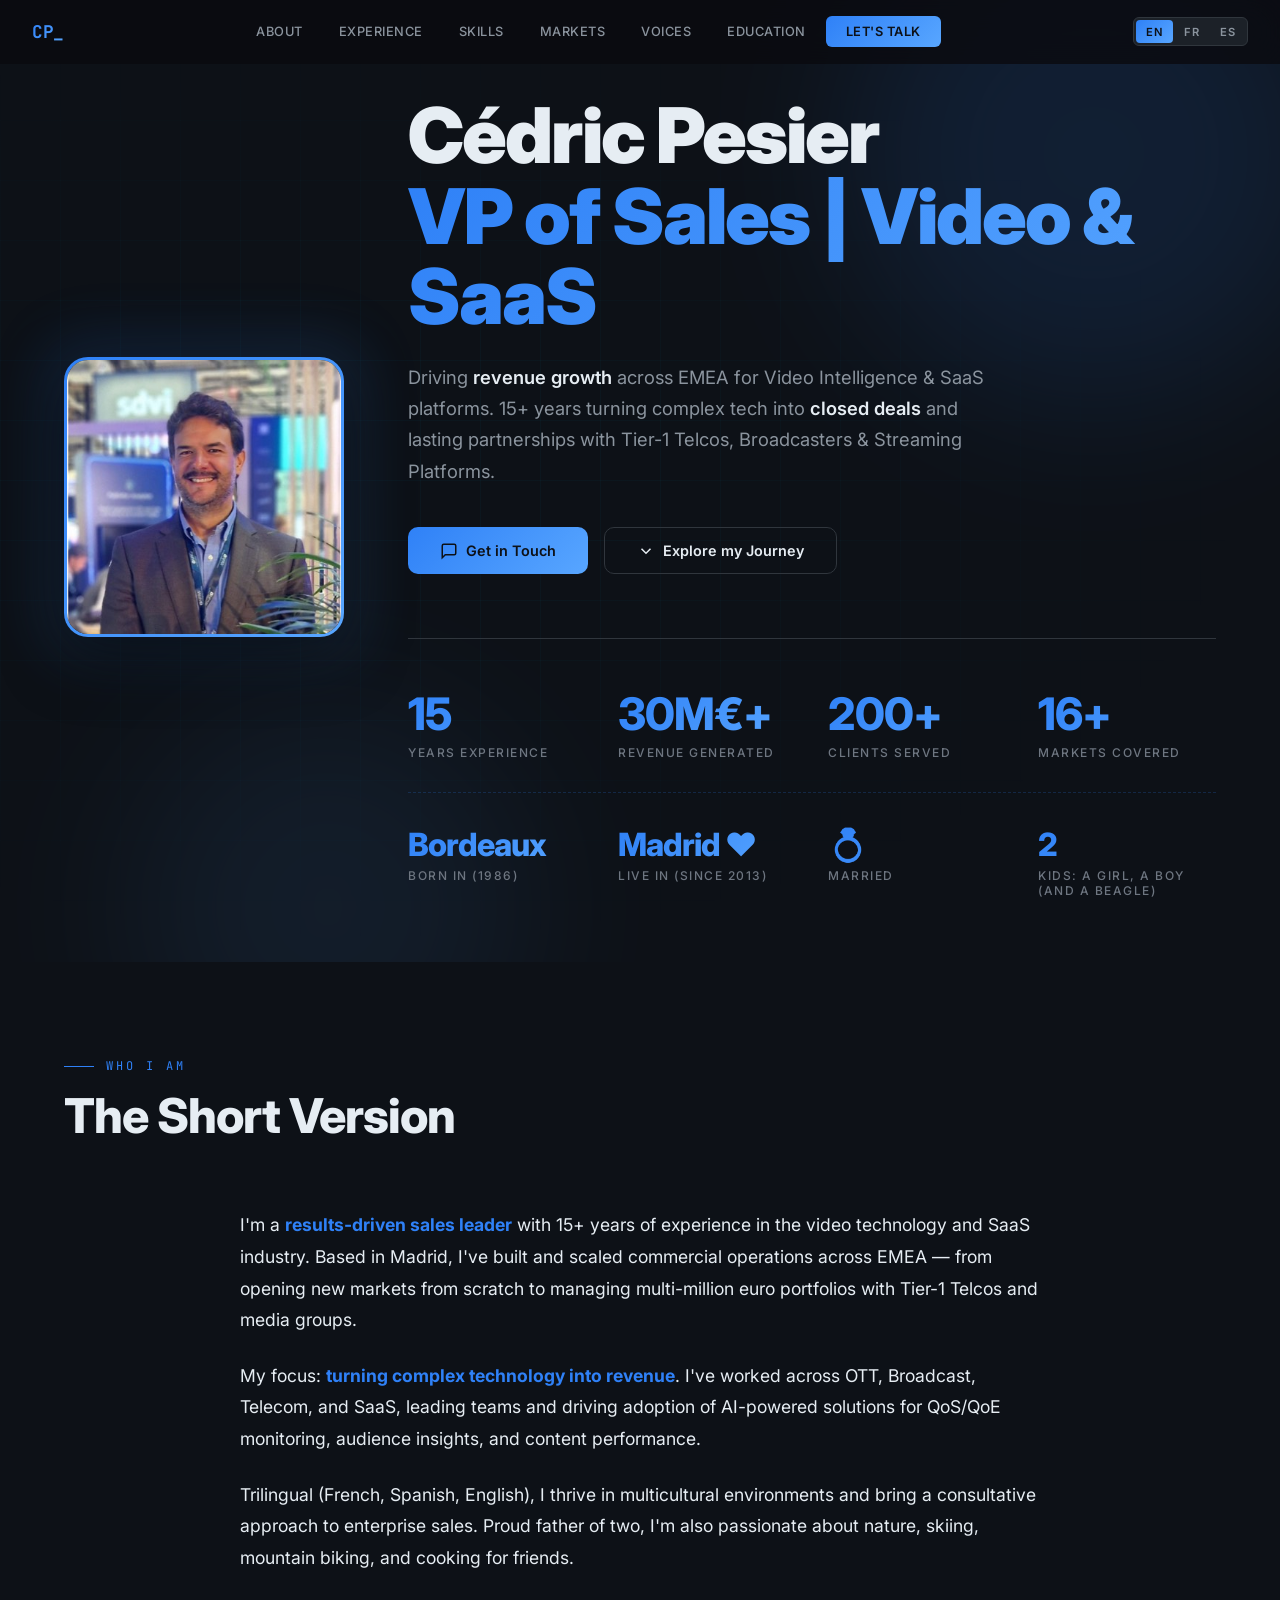
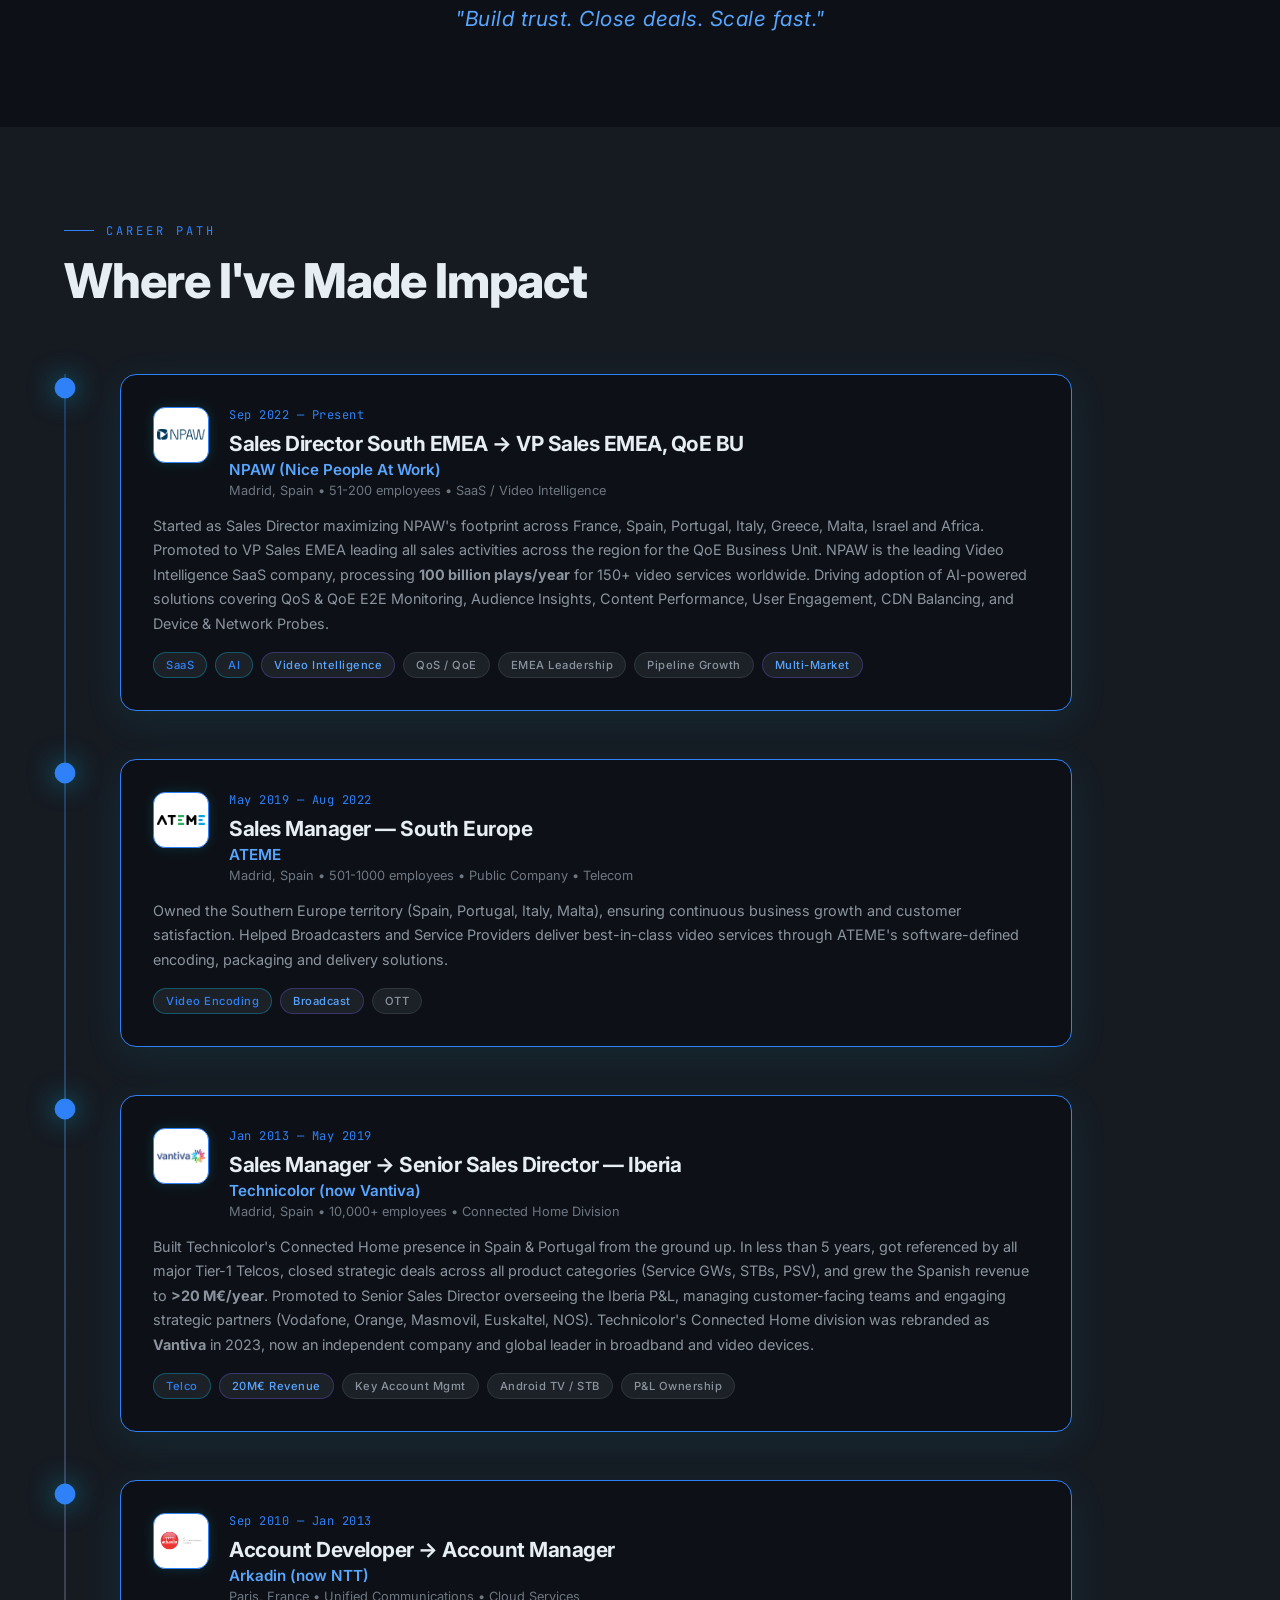
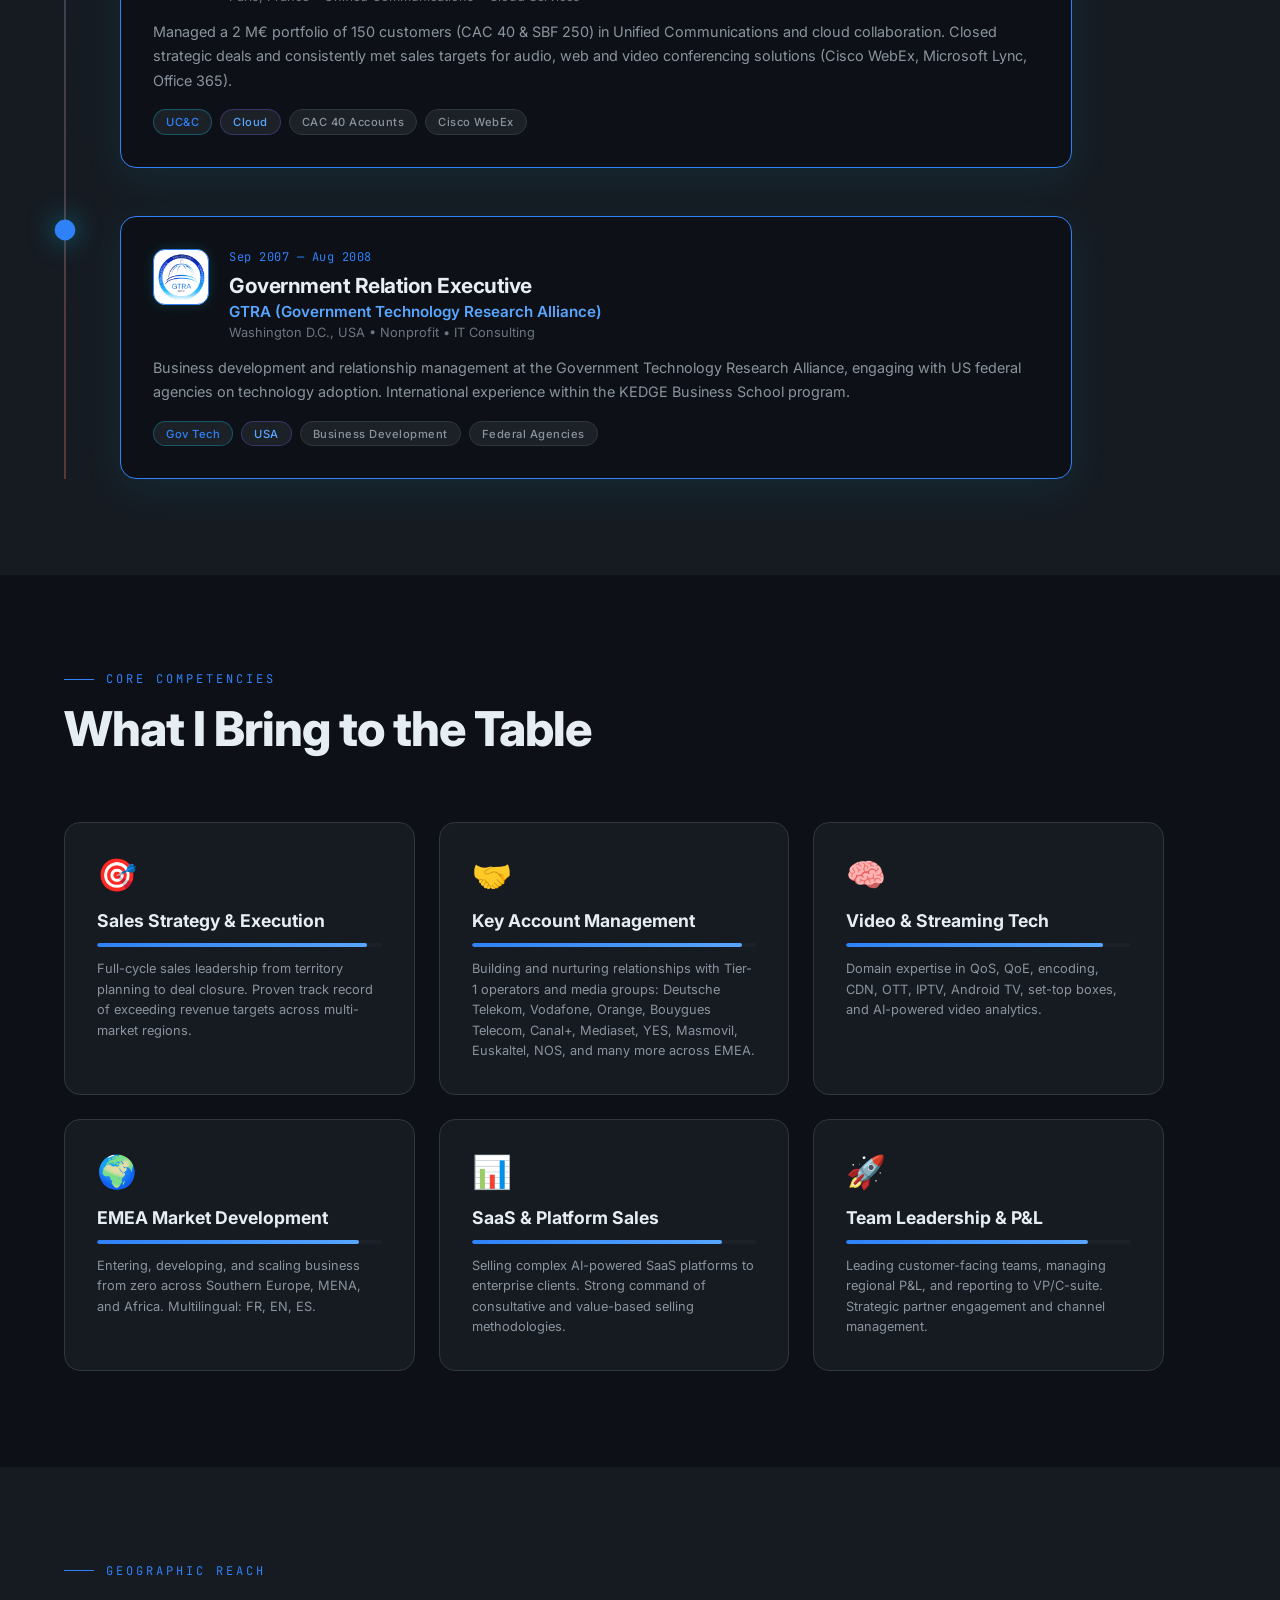
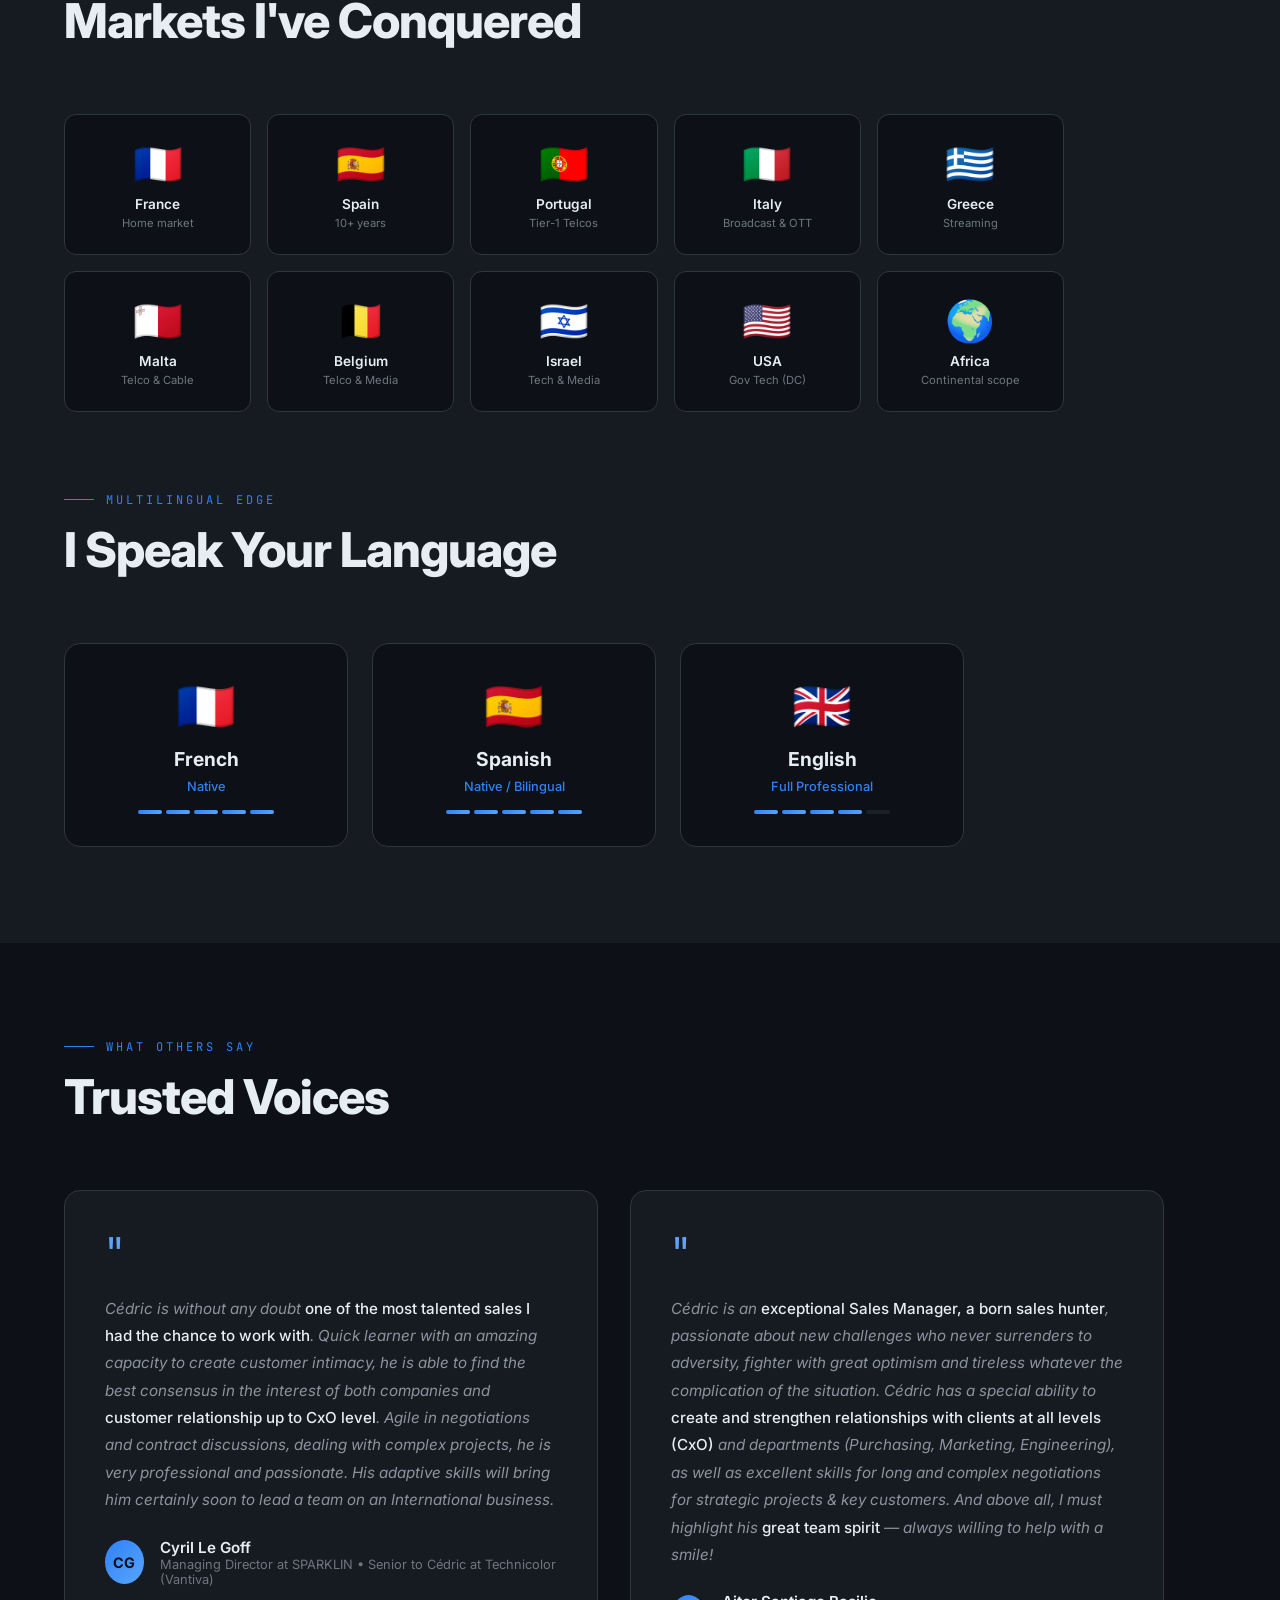
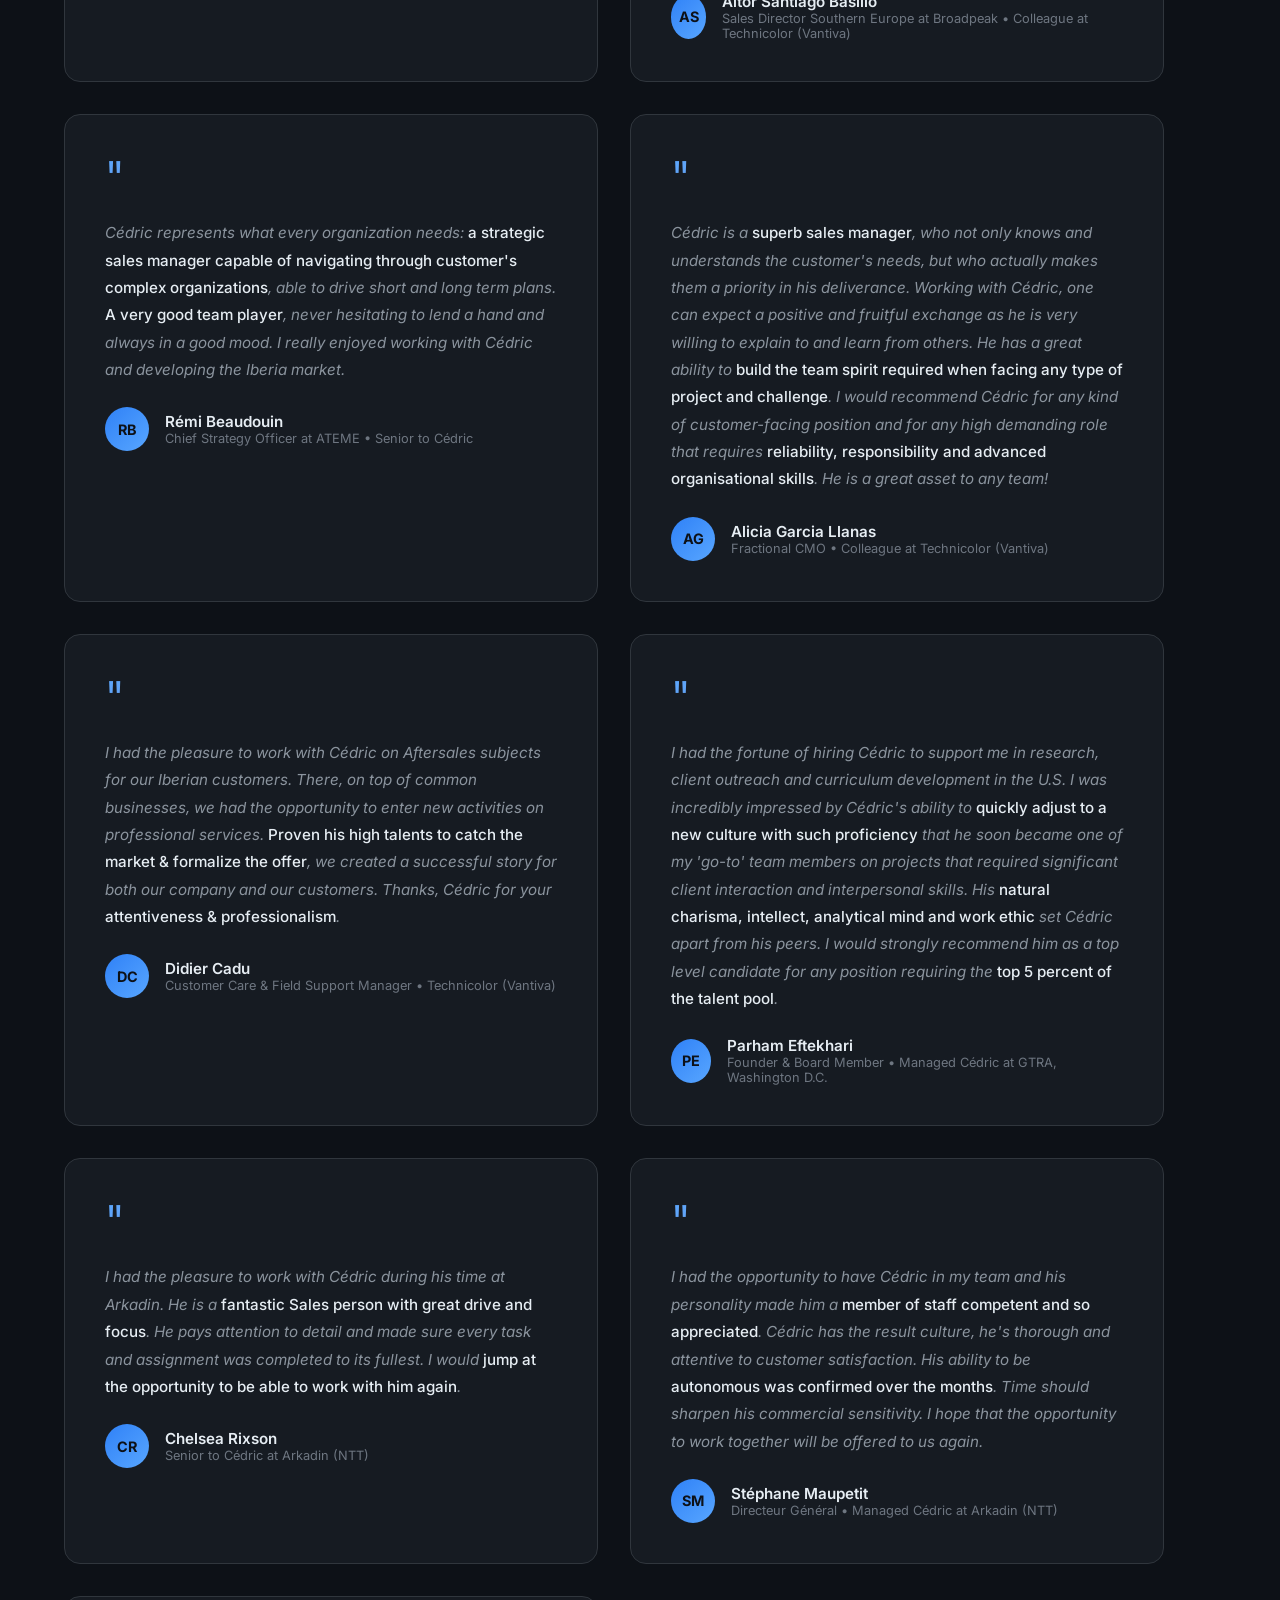
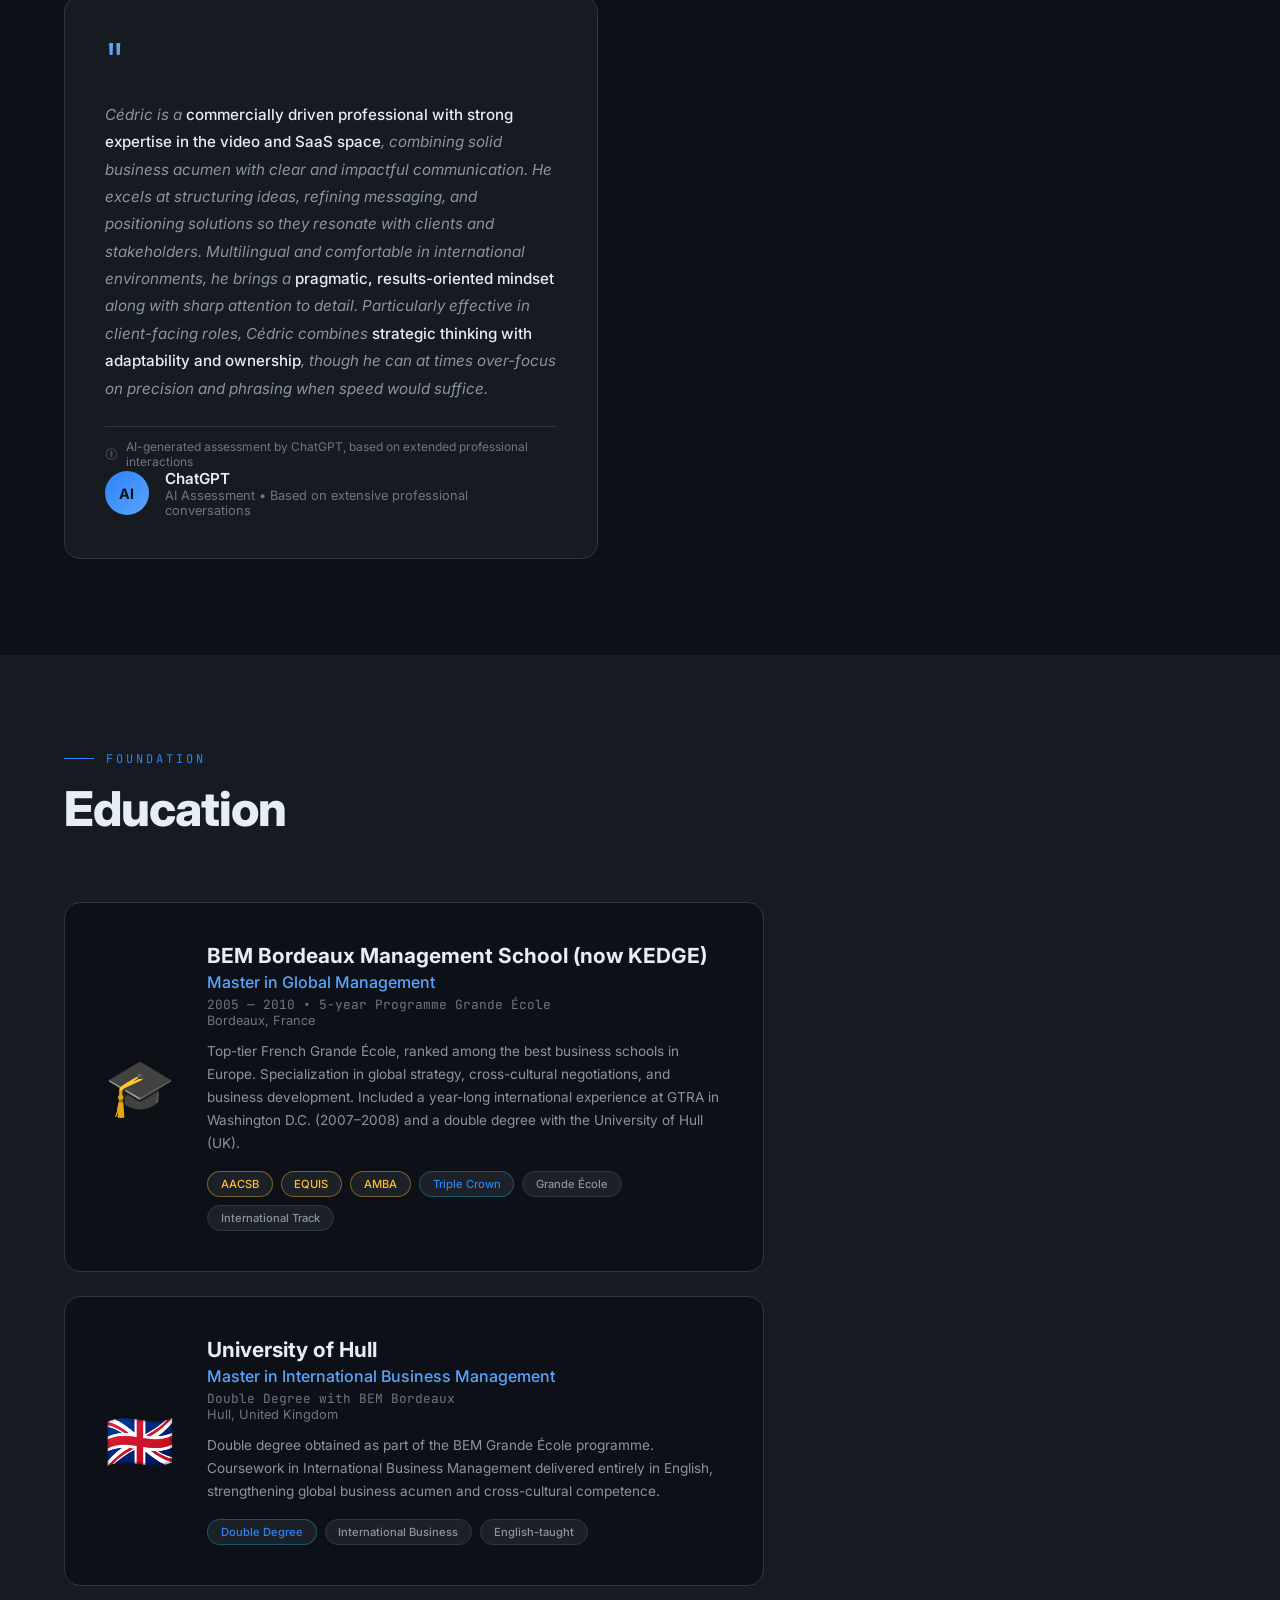
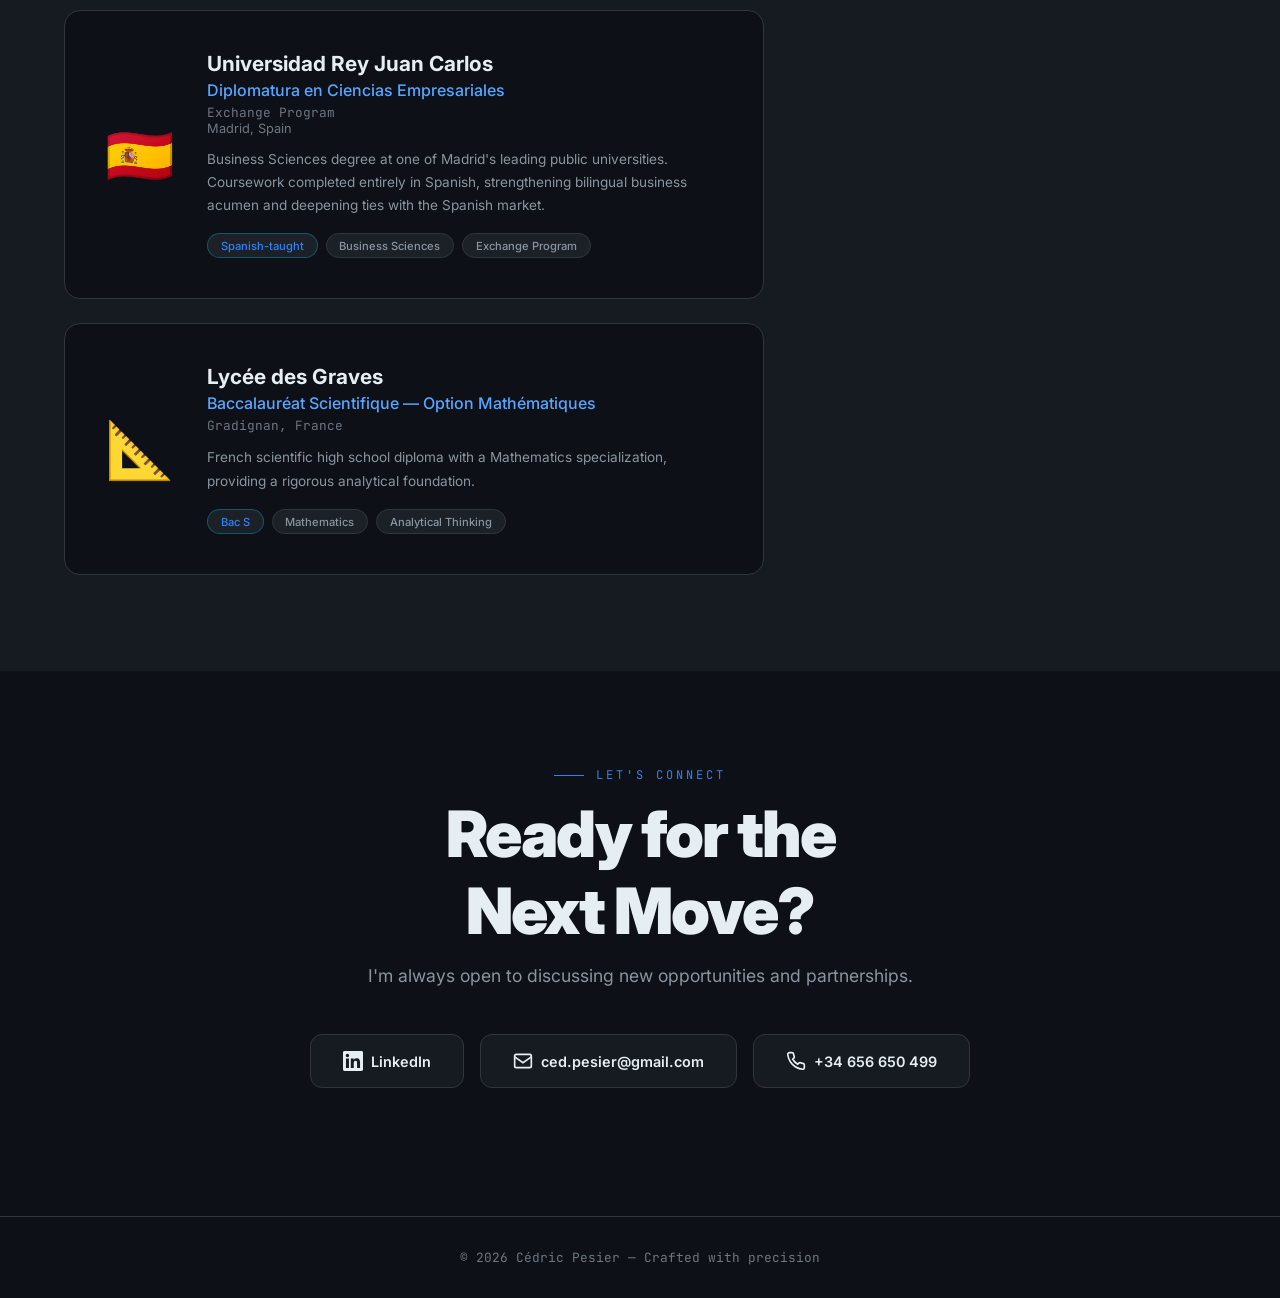
==== commit 6a313f74: "Reduce personal stats font size for single-line fit Made-with: Cursor" ====
--- a/index.html
+++ b/index.html
@@ -338,6 +338,11 @@
   margin-top: 2rem;
   padding-top: 2rem;
   border-top: 1px dashed rgba(47, 129, 247, 0.2);
+}
+
+.hero-stats-personal .stat-value {
+  font-size: clamp(1.4rem, 2.5vw, 2rem);
+  white-space: nowrap;
 }
 
 .stat { text-align: left; }
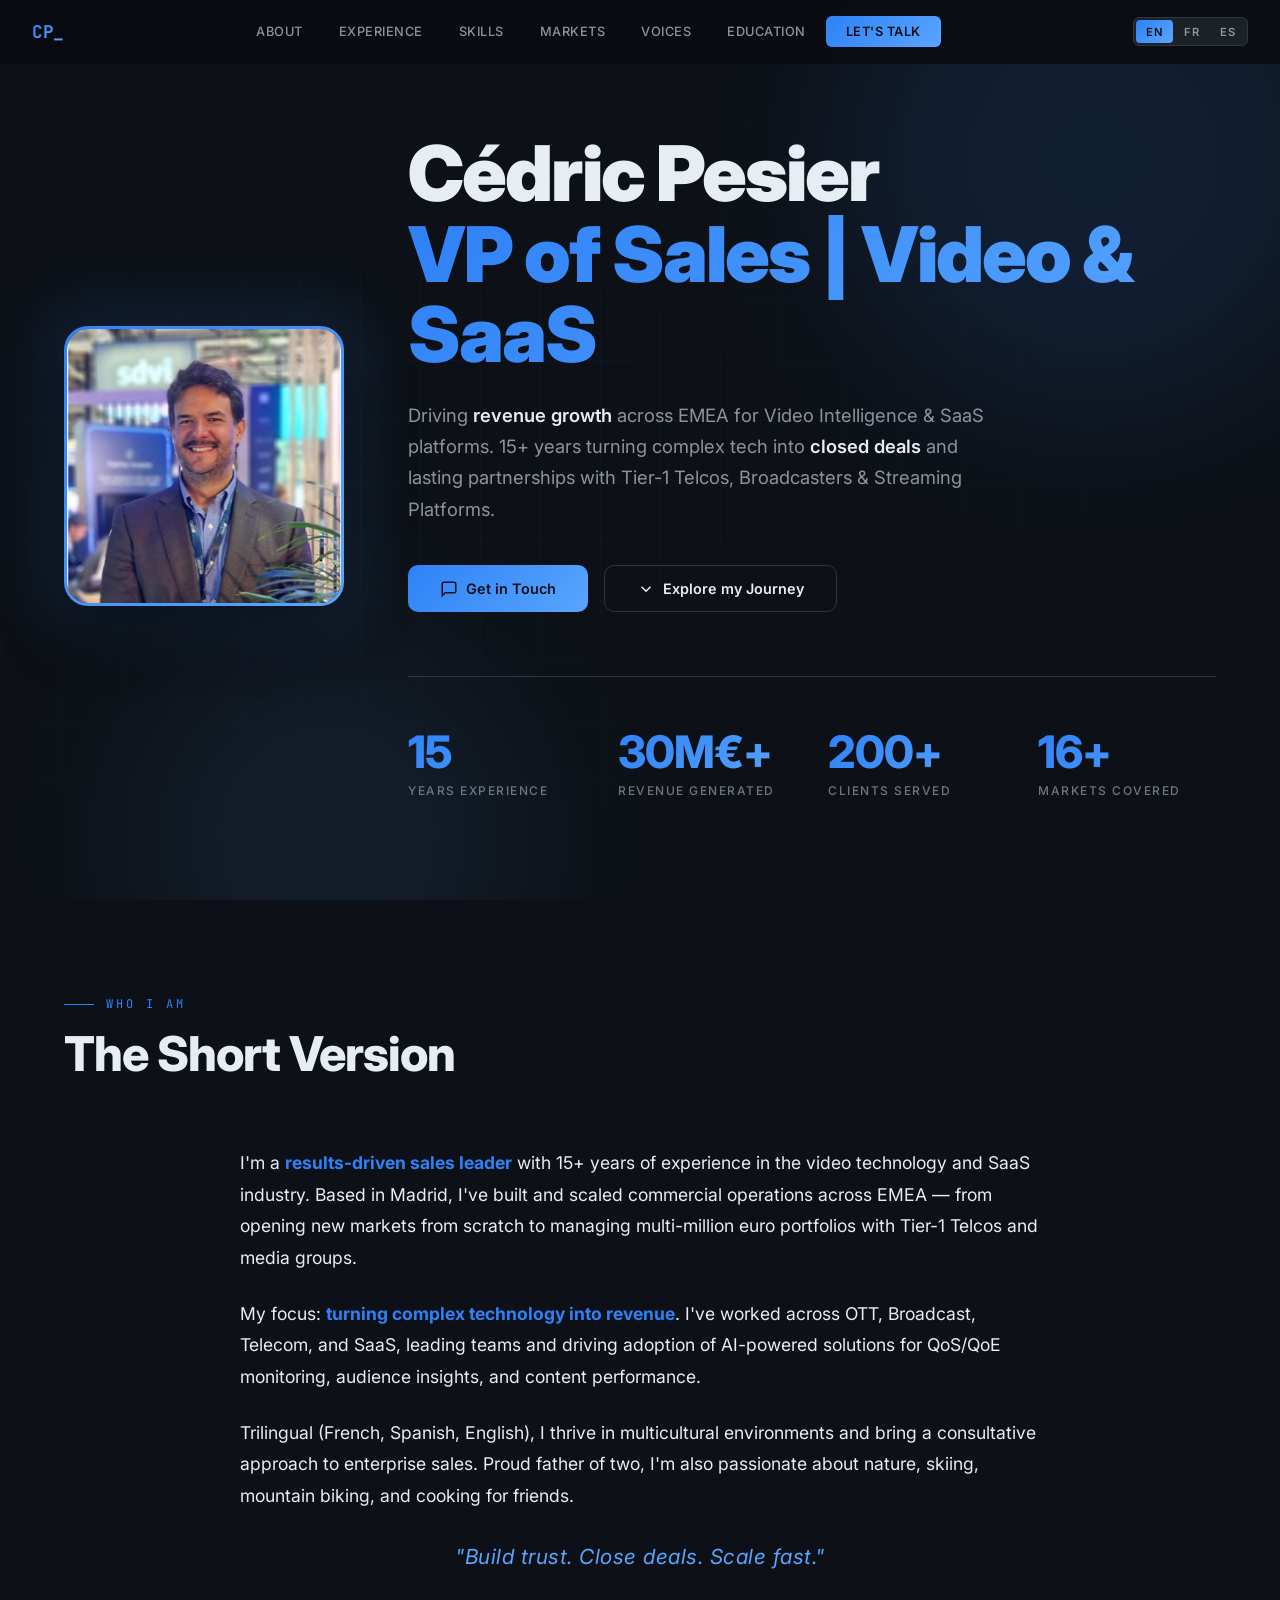
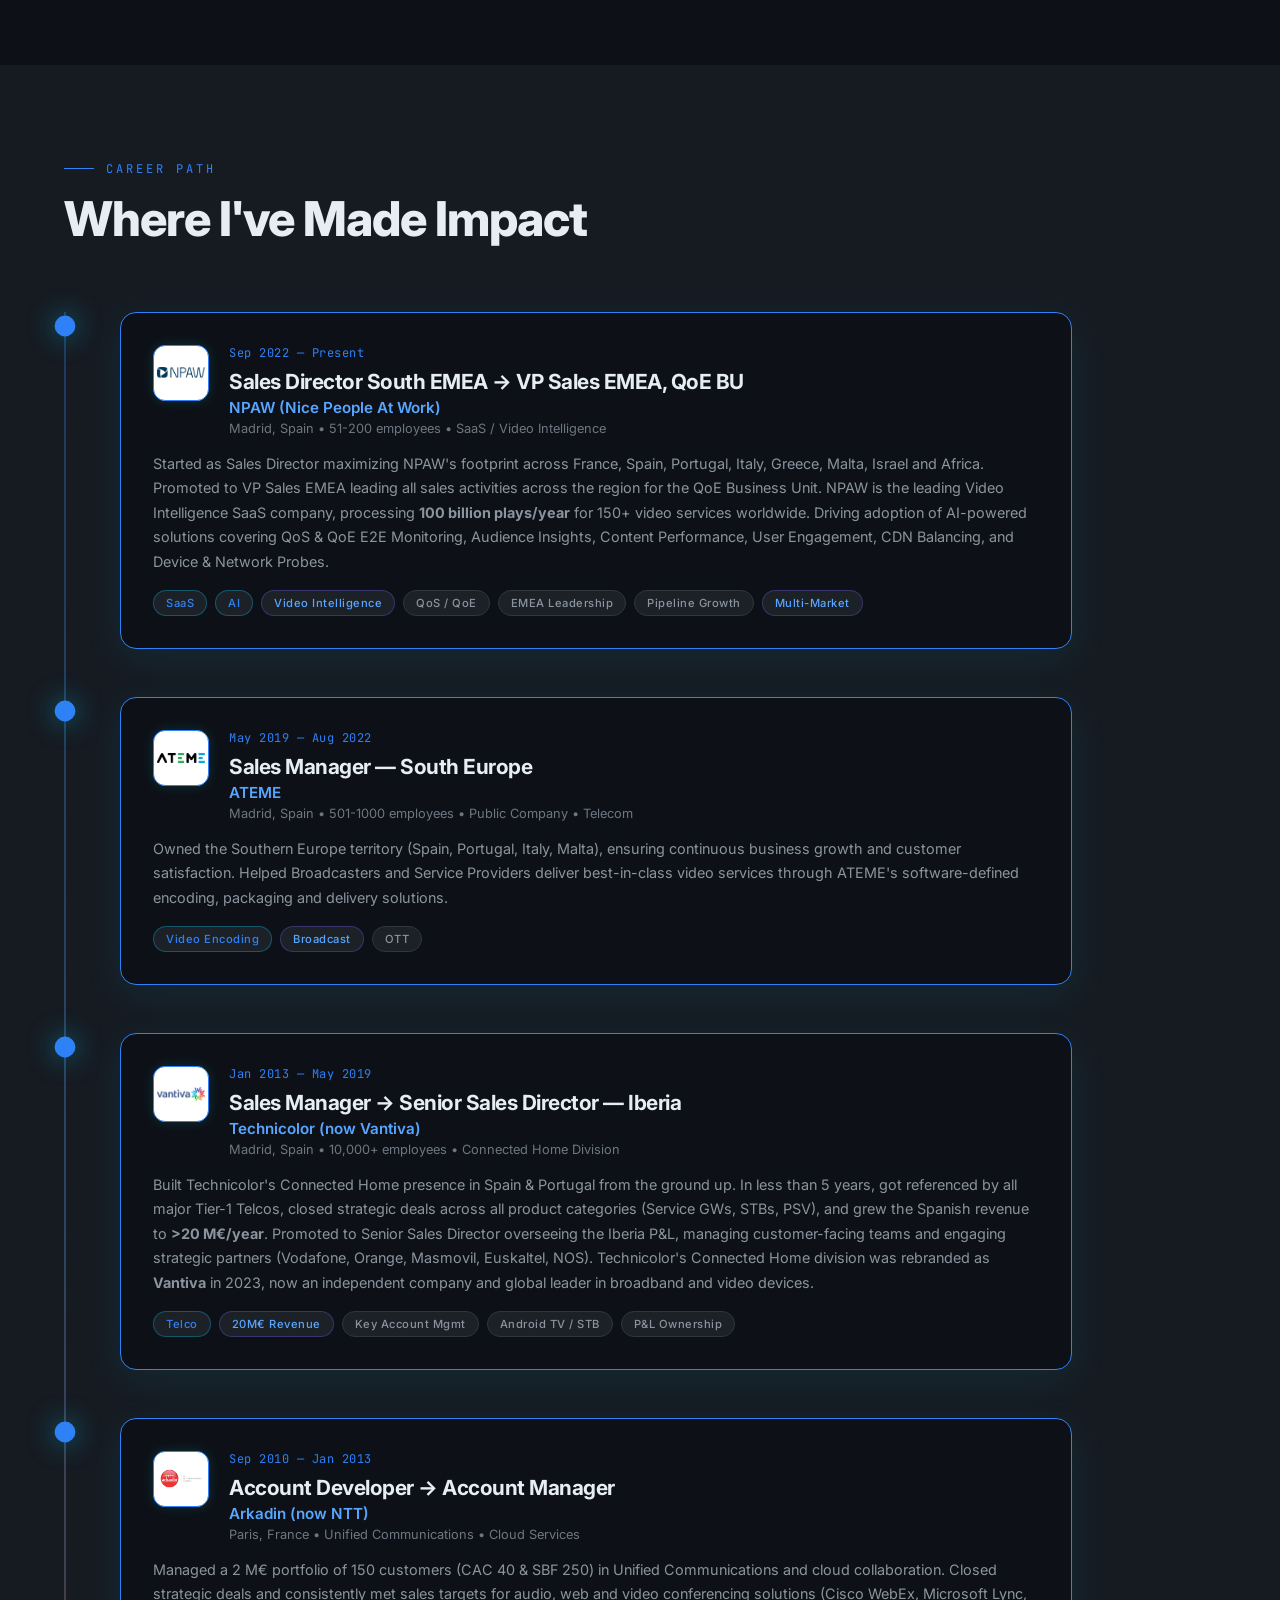
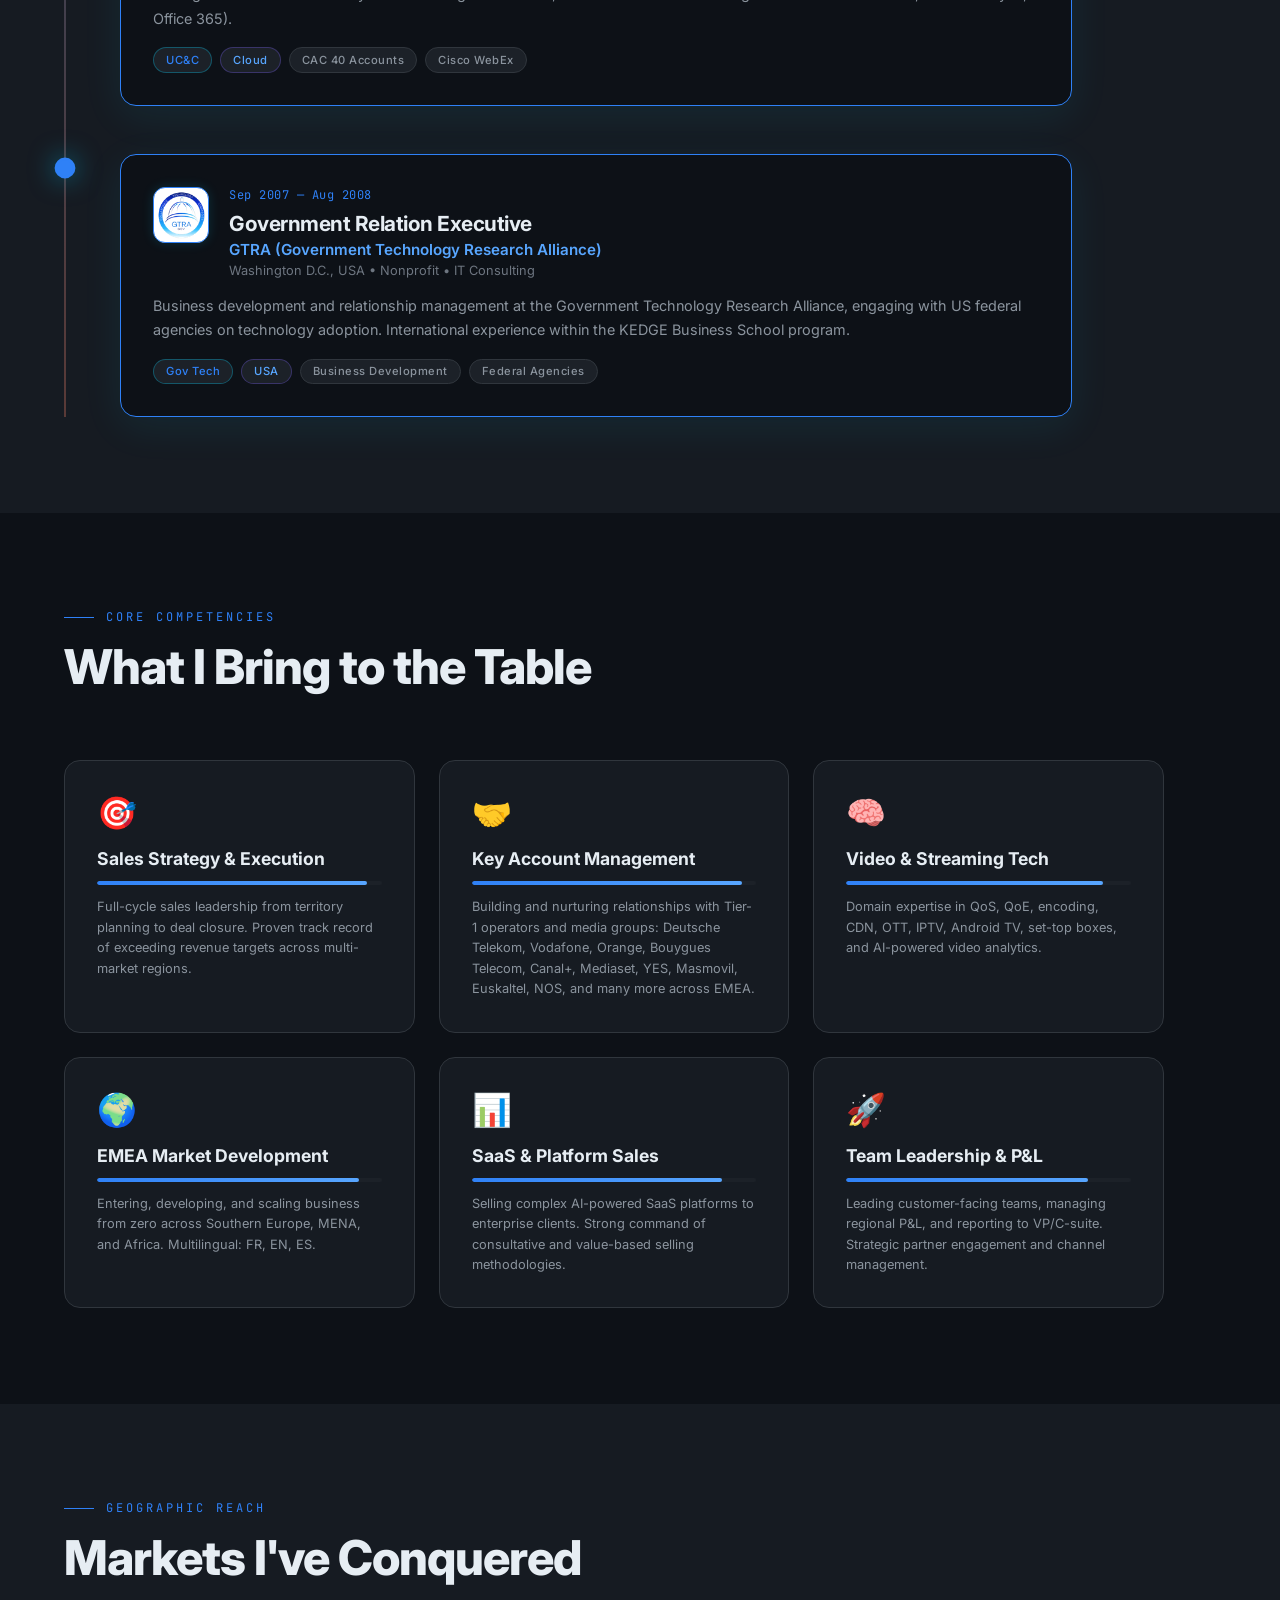
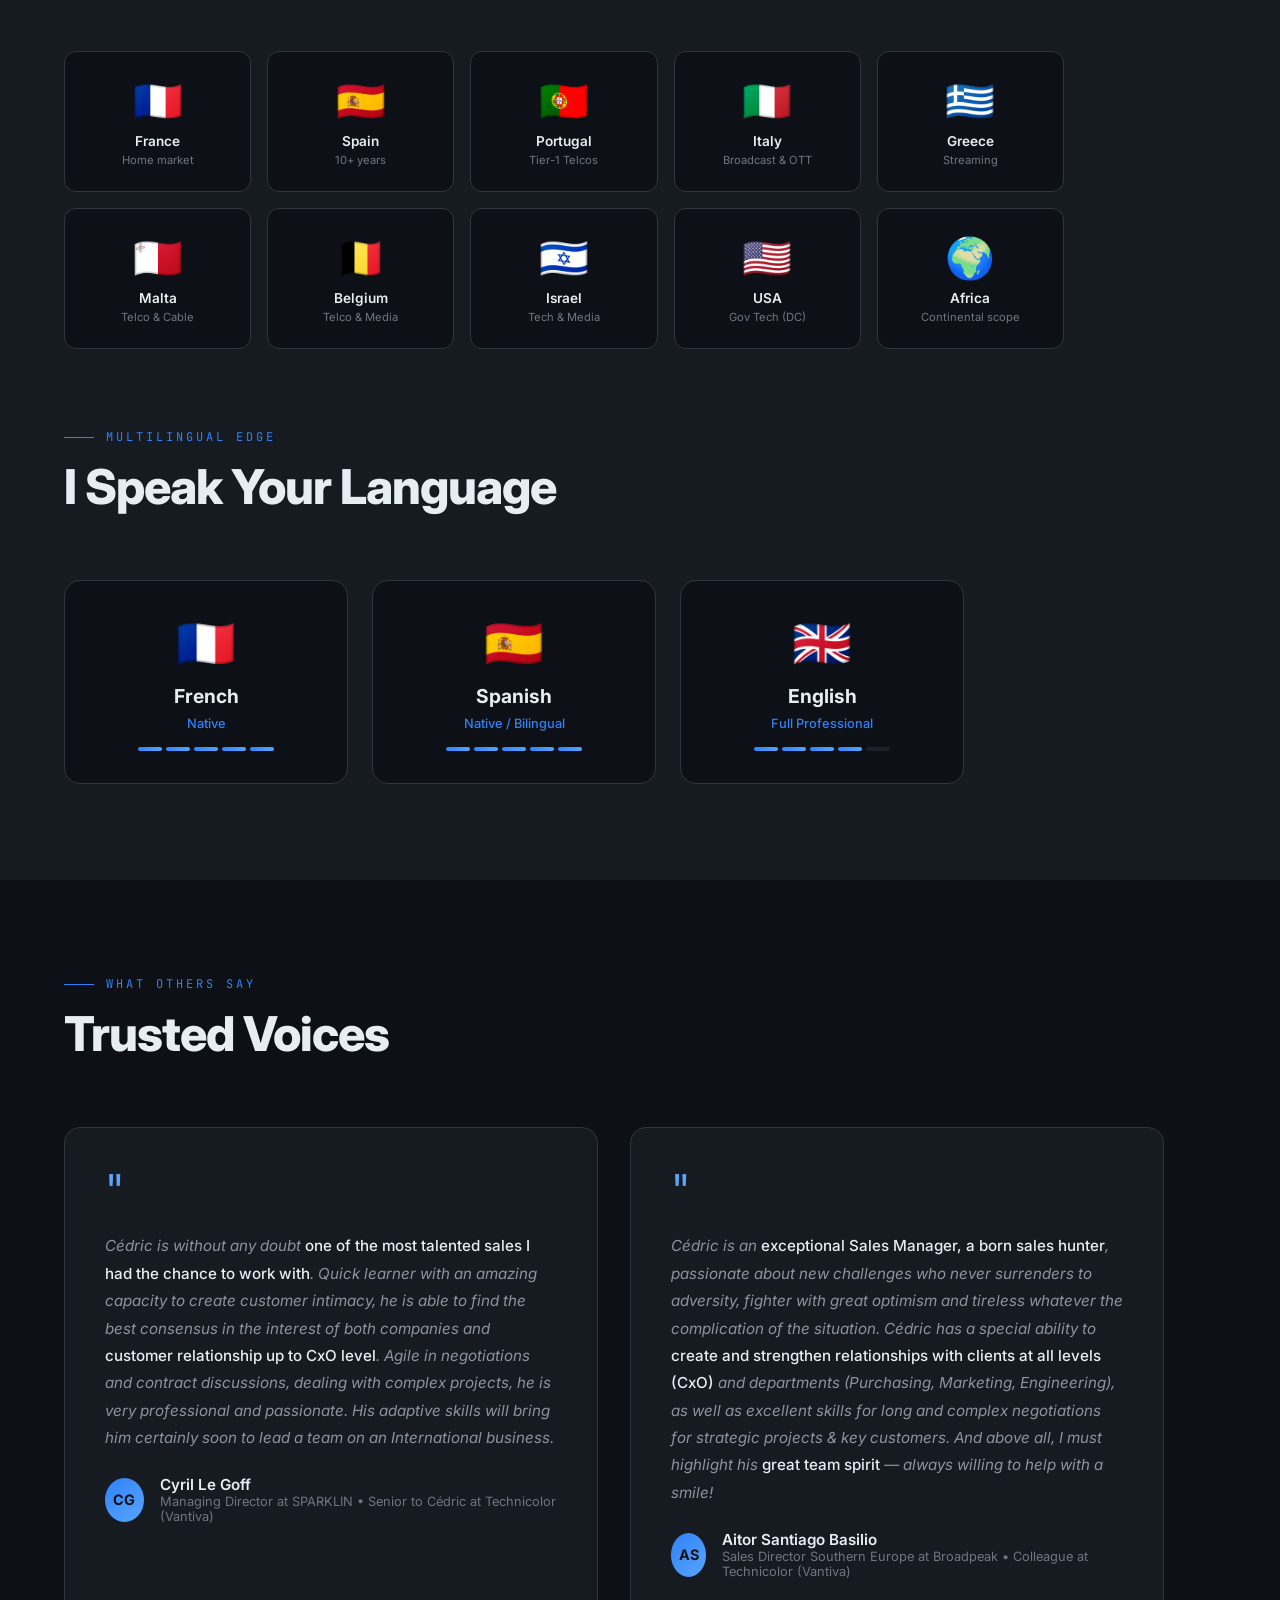
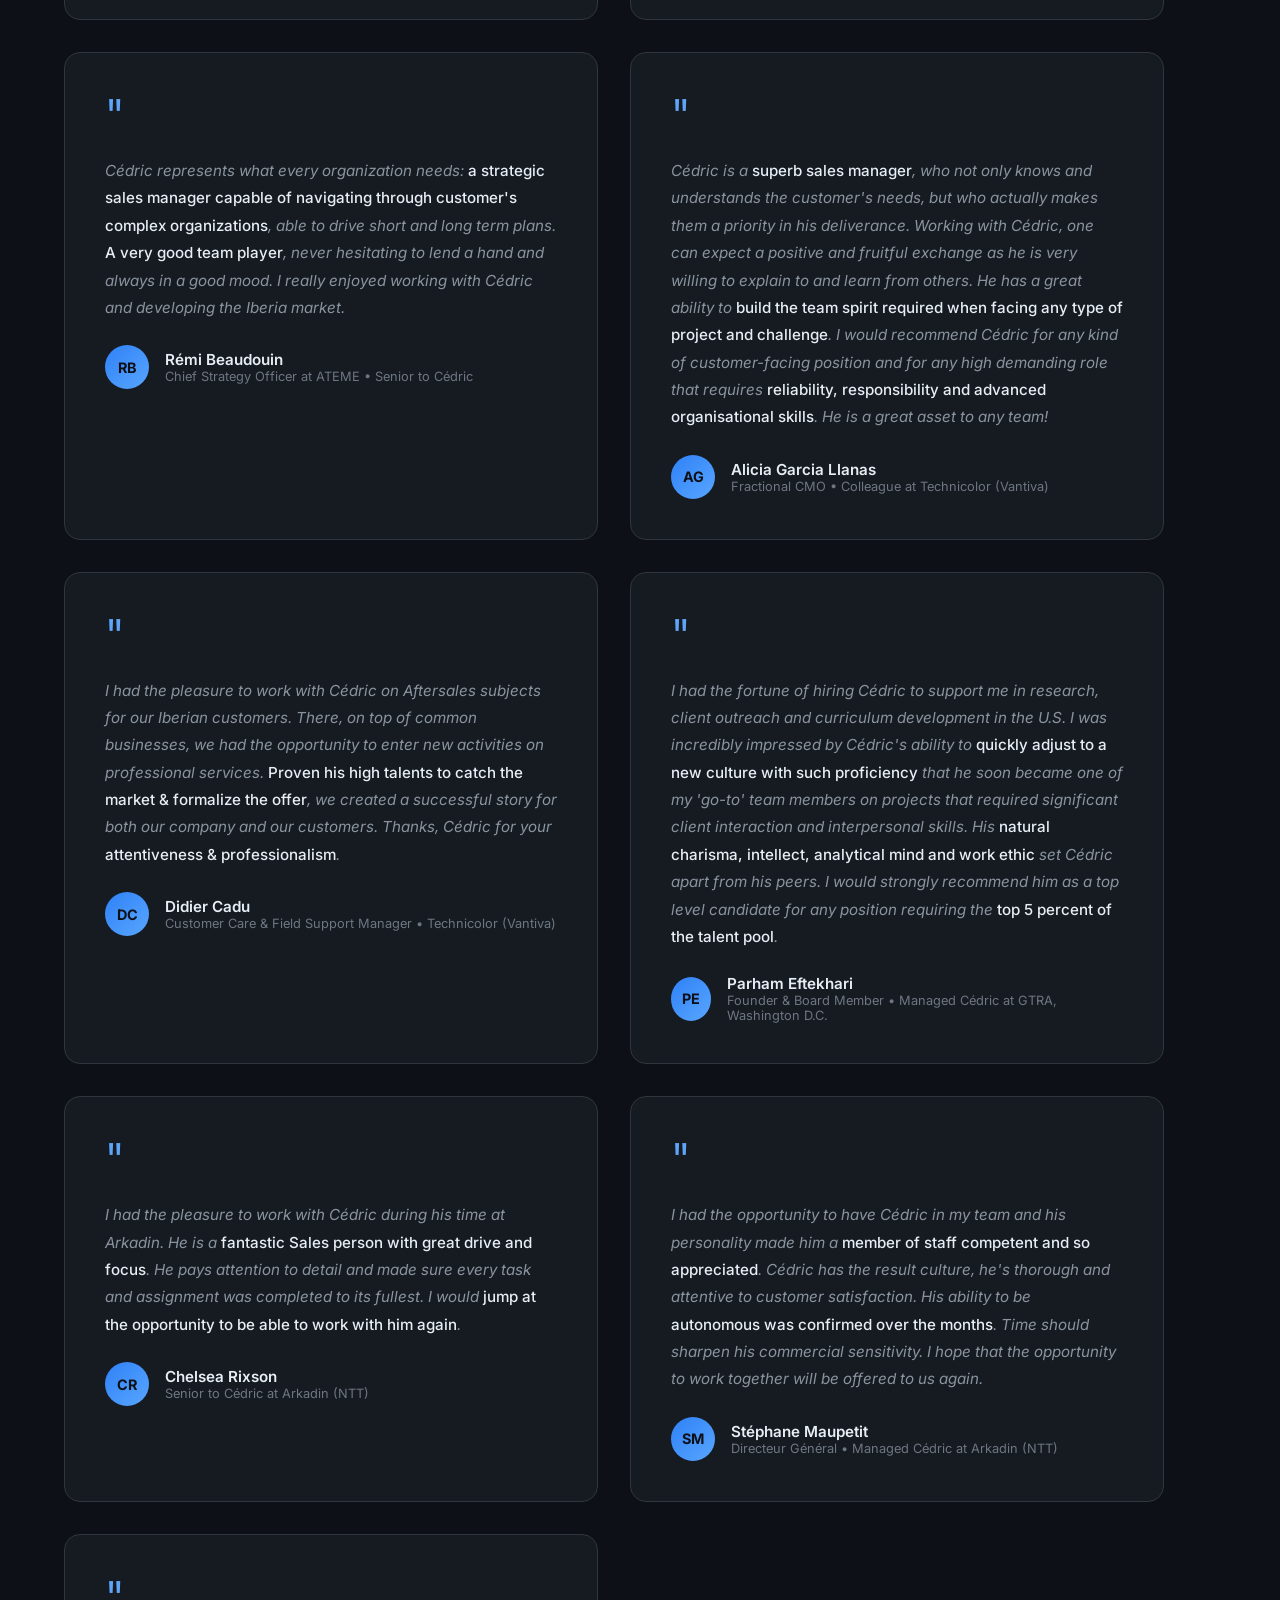
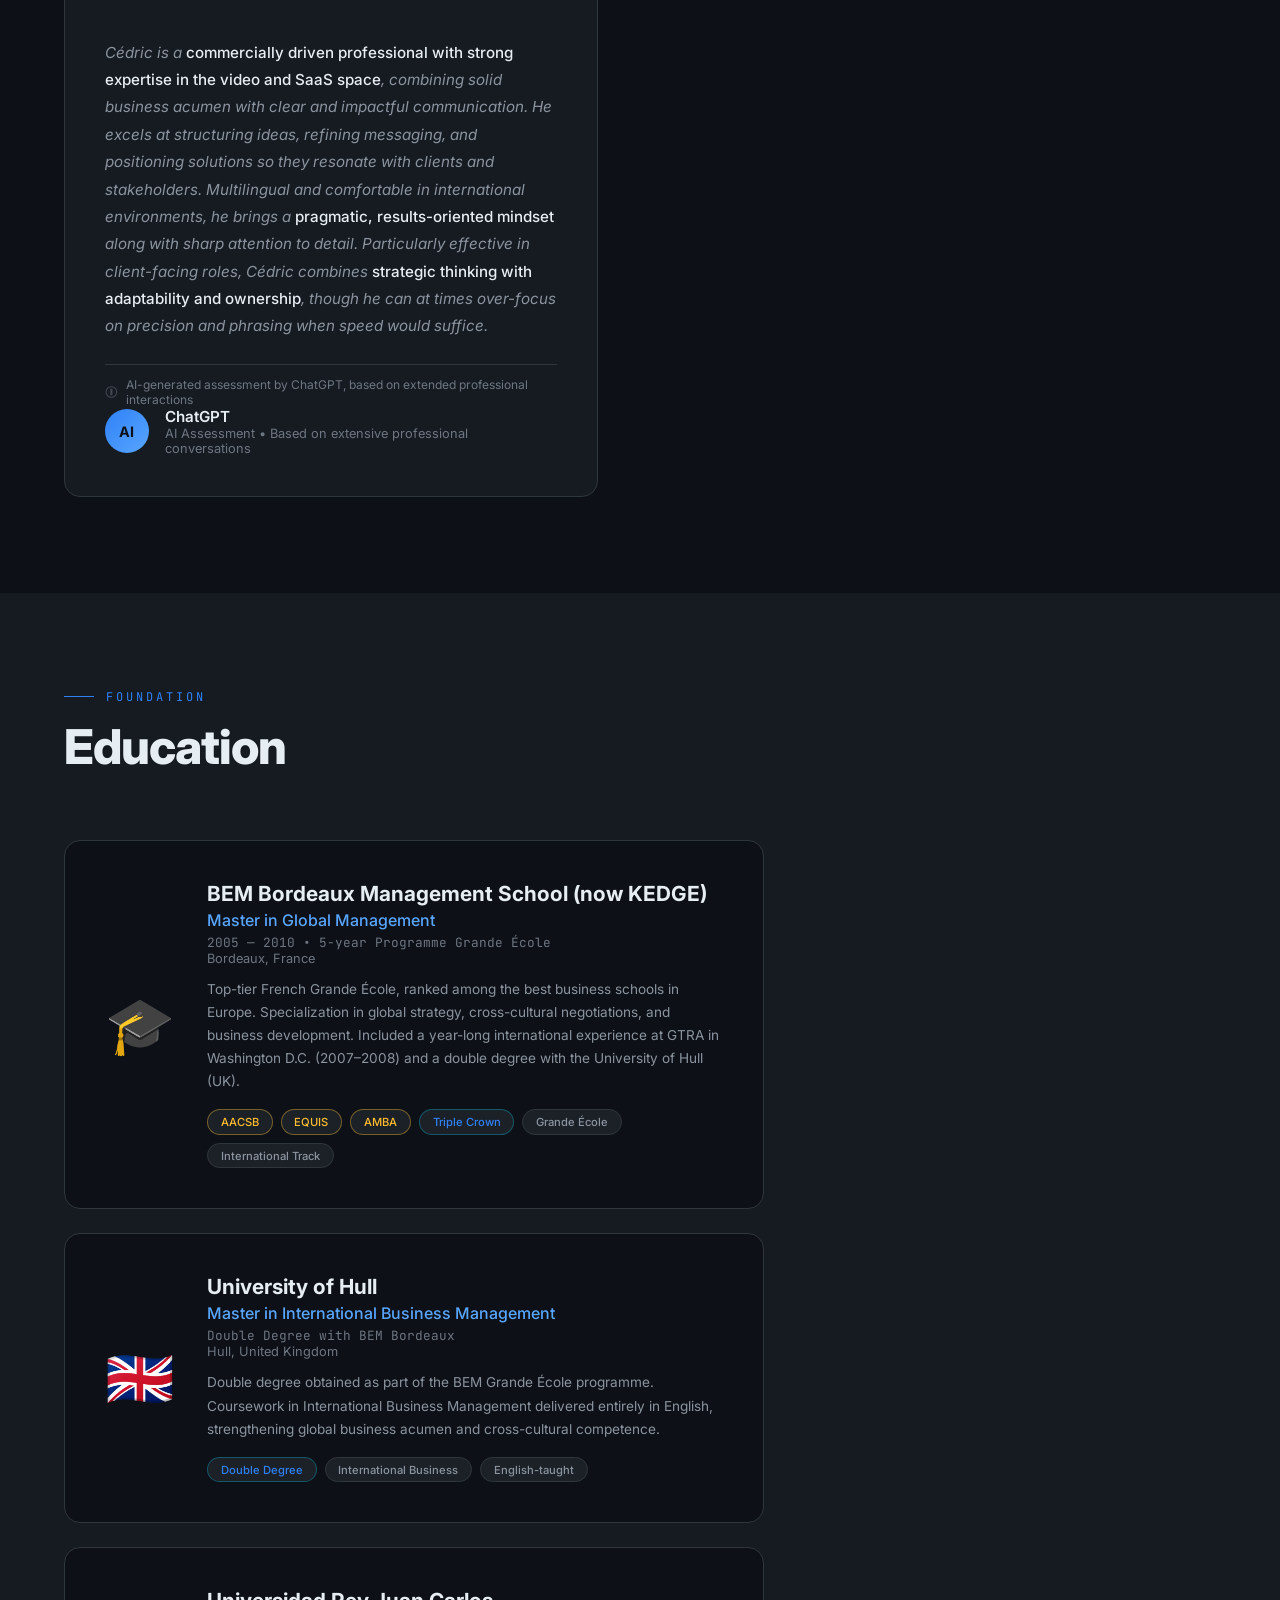
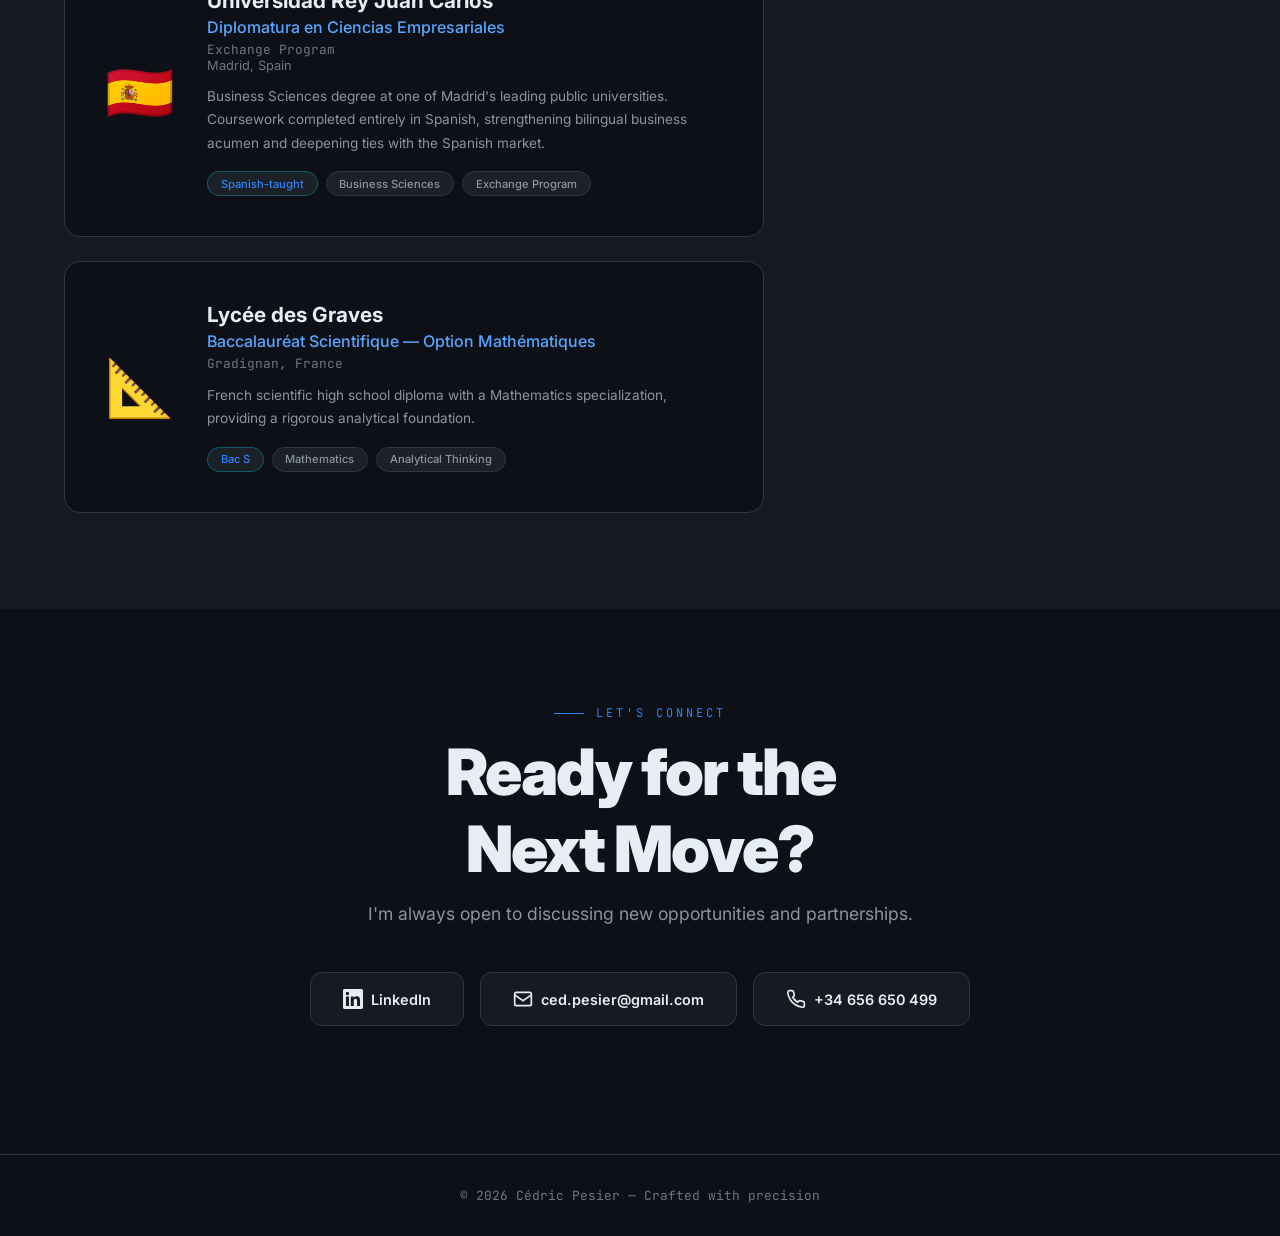
==== commit 903f0da1: "Remove personal stats row from hero section Made-with: Cursor" ====
--- a/index.html
+++ b/index.html
@@ -333,17 +333,6 @@
   animation: fadeInUp 0.8s ease-out 0.4s both;
 }
 
-.hero-stats-personal {
-  grid-template-columns: repeat(4, 1fr);
-  margin-top: 2rem;
-  padding-top: 2rem;
-  border-top: 1px dashed rgba(47, 129, 247, 0.2);
-}
-
-.hero-stats-personal .stat-value {
-  font-size: clamp(1.4rem, 2.5vw, 2rem);
-  white-space: nowrap;
-}
 
 .stat { text-align: left; }
 
@@ -1309,25 +1298,6 @@
         <div class="stat">
           <div class="stat-value" data-count="16" data-suffix="+">16+</div>
           <div class="stat-label" data-i18n="hero.stat4">Markets Covered</div>
-        </div>
-      </div>
-
-      <div class="hero-stats hero-stats-personal">
-        <div class="stat">
-          <div class="stat-value">Bordeaux</div>
-          <div class="stat-label" data-i18n="hero.pstat1">Born in (1986)</div>
-        </div>
-        <div class="stat">
-          <div class="stat-value">Madrid <span style="color:var(--accent);">&hearts;</span></div>
-          <div class="stat-label" data-i18n="hero.pstat2">Live in (since 2013)</div>
-        </div>
-        <div class="stat">
-          <div class="stat-value">💍</div>
-          <div class="stat-label" data-i18n="hero.pstat3">Married</div>
-        </div>
-        <div class="stat">
-          <div class="stat-value" data-count="2">2</div>
-          <div class="stat-label" data-i18n="hero.pstat4">Kids: a Girl, a Boy (and a Beagle)</div>
         </div>
       </div>
     </div>
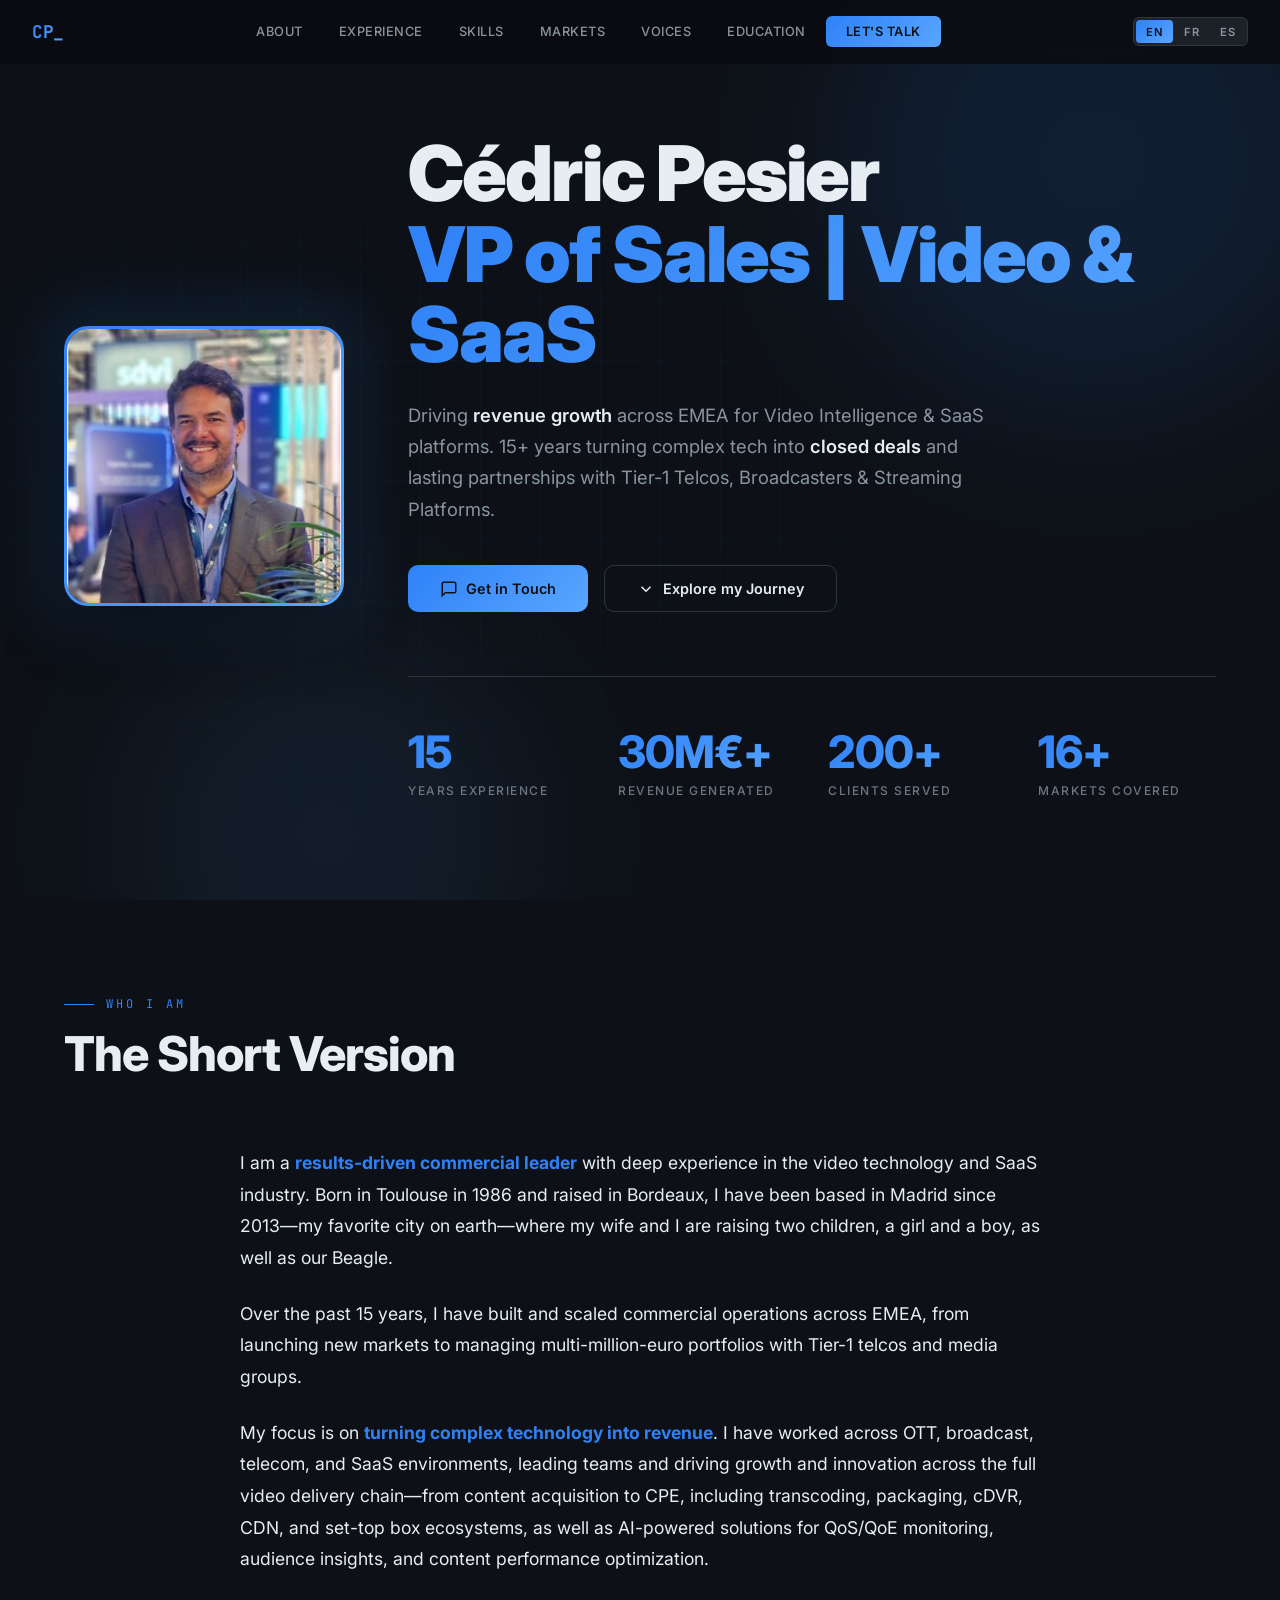
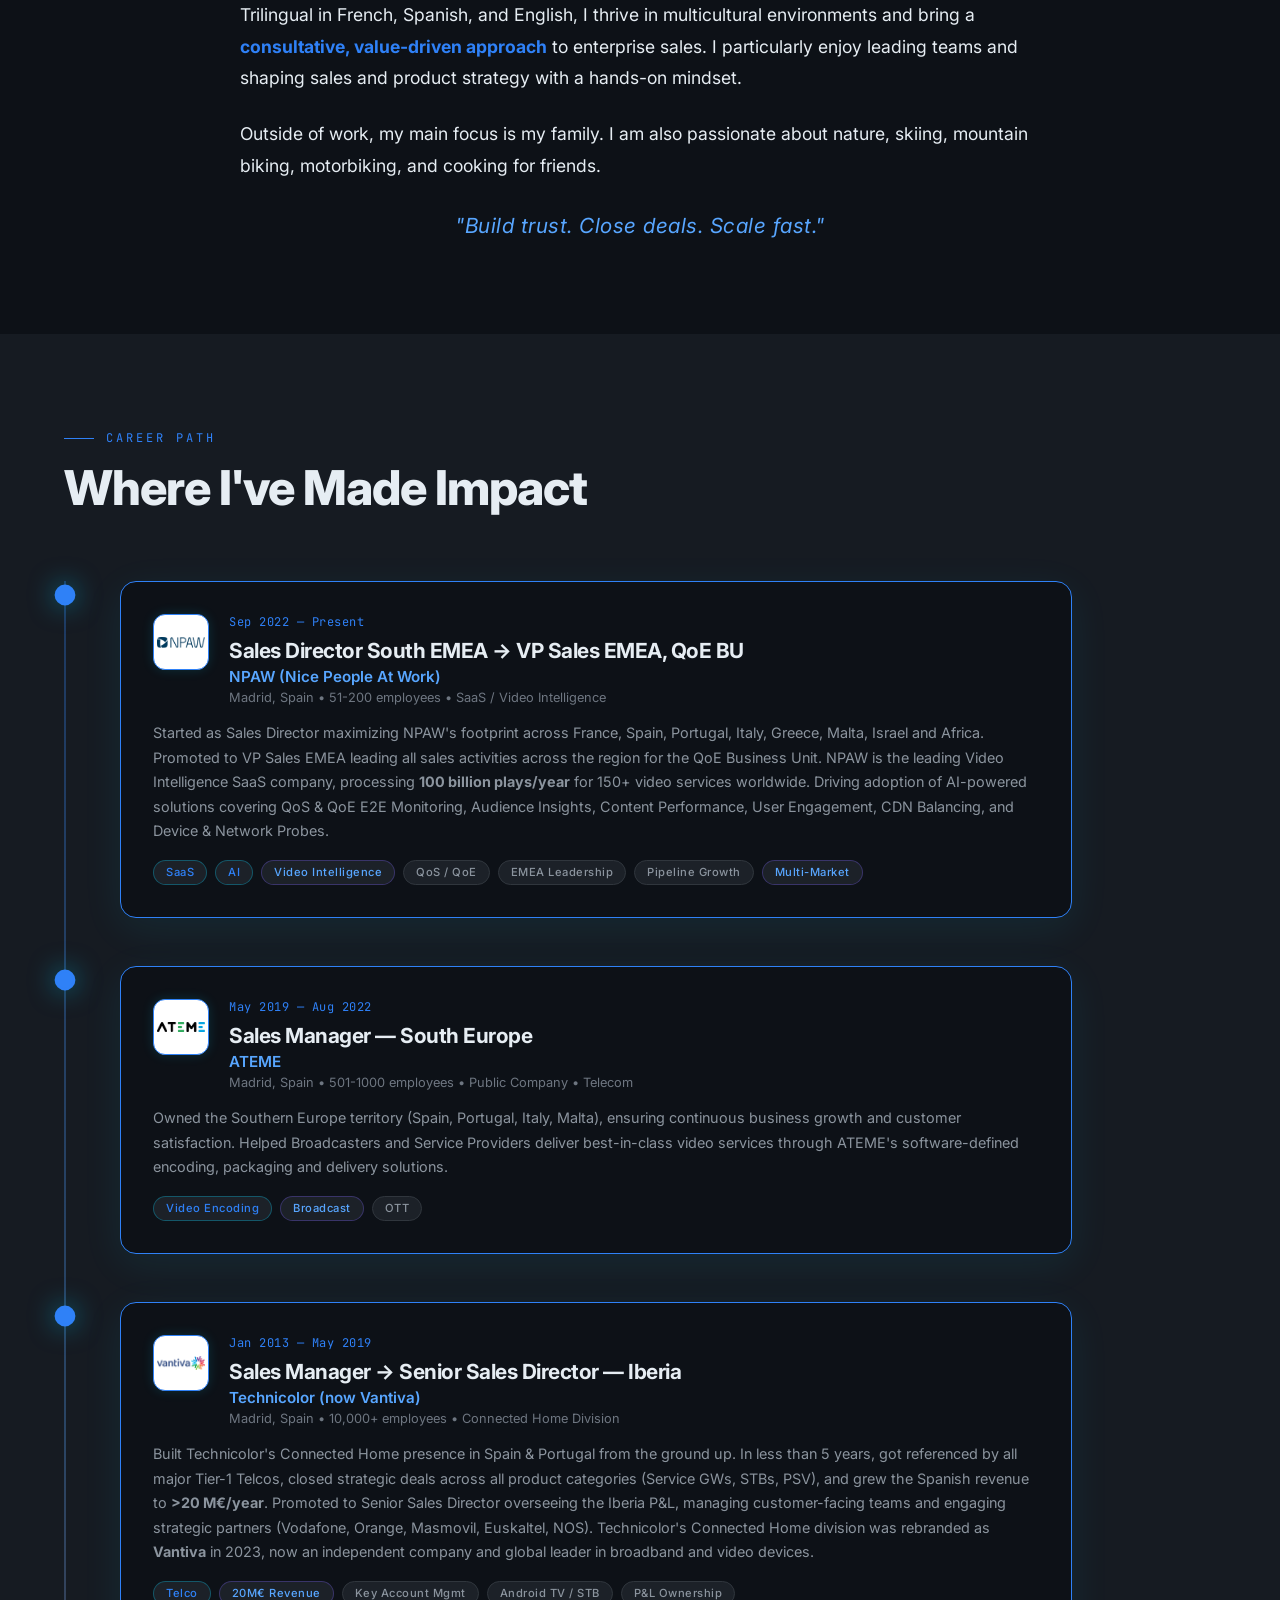
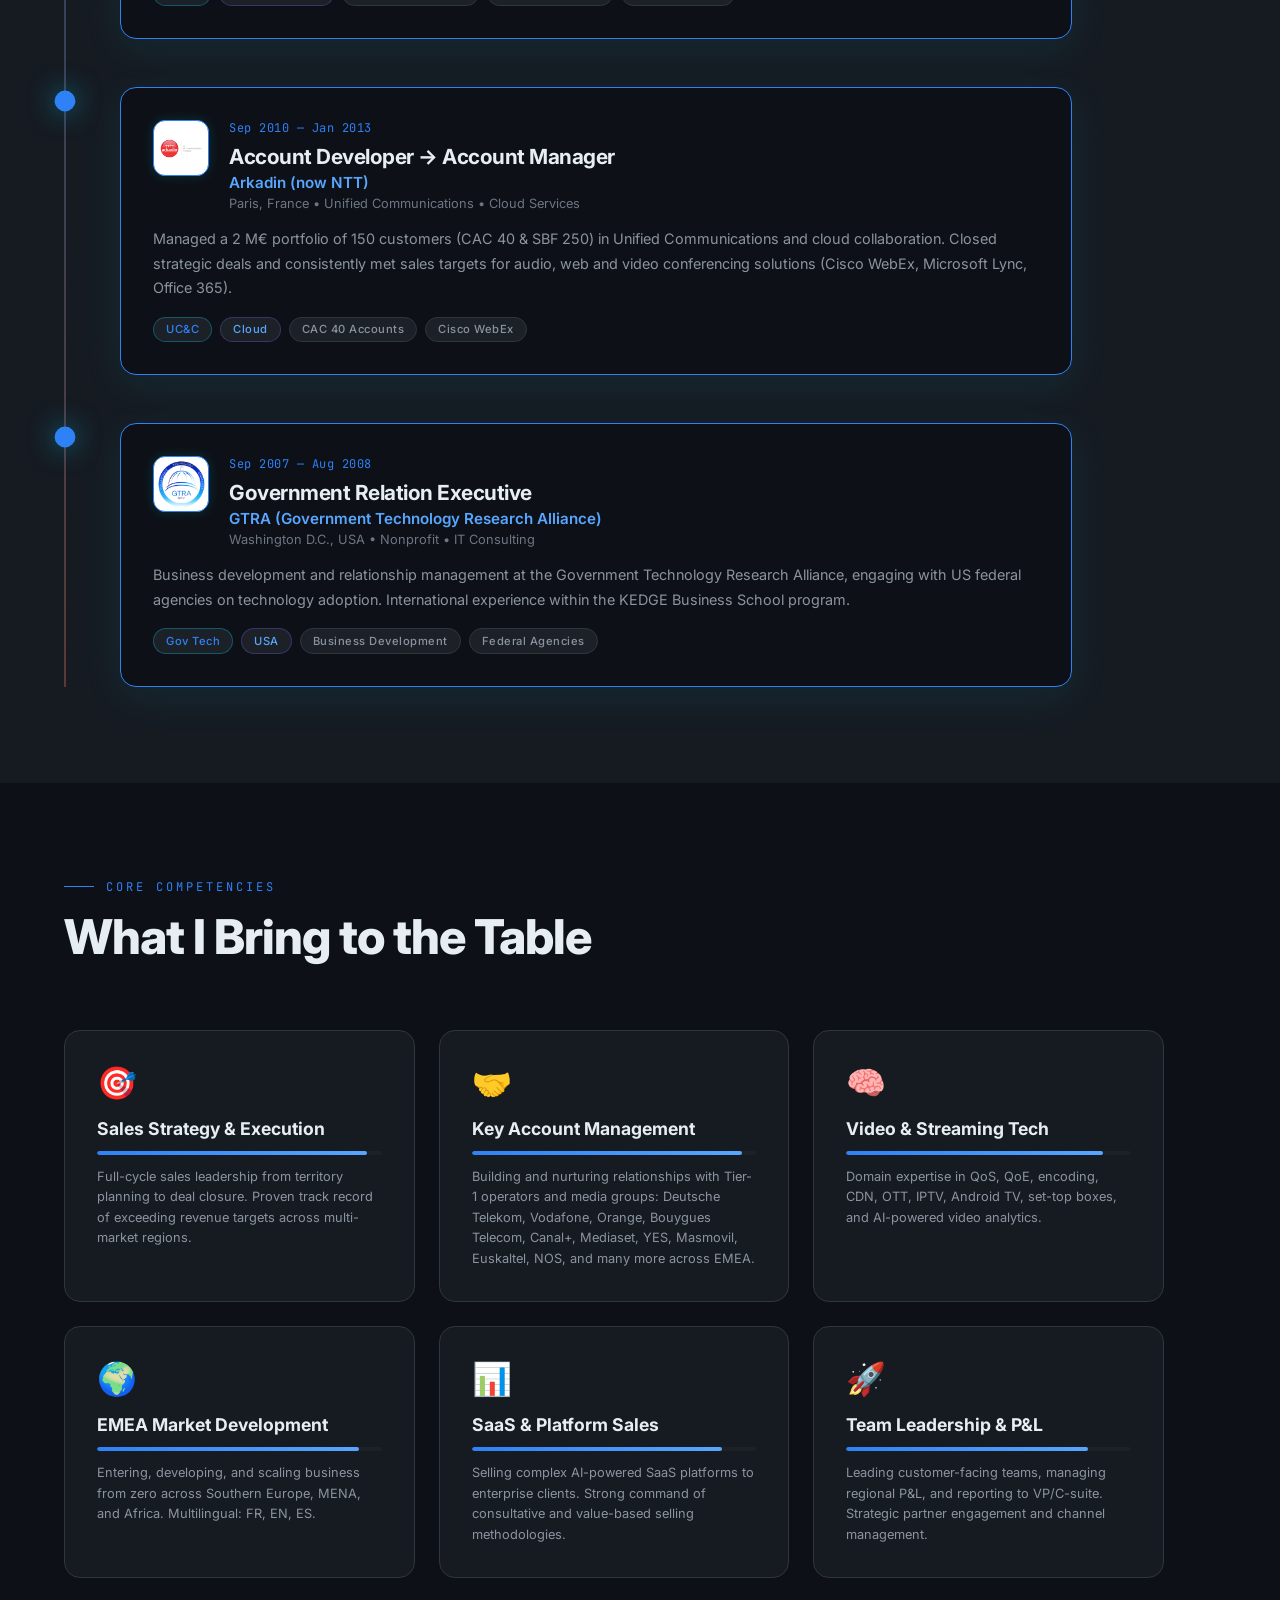
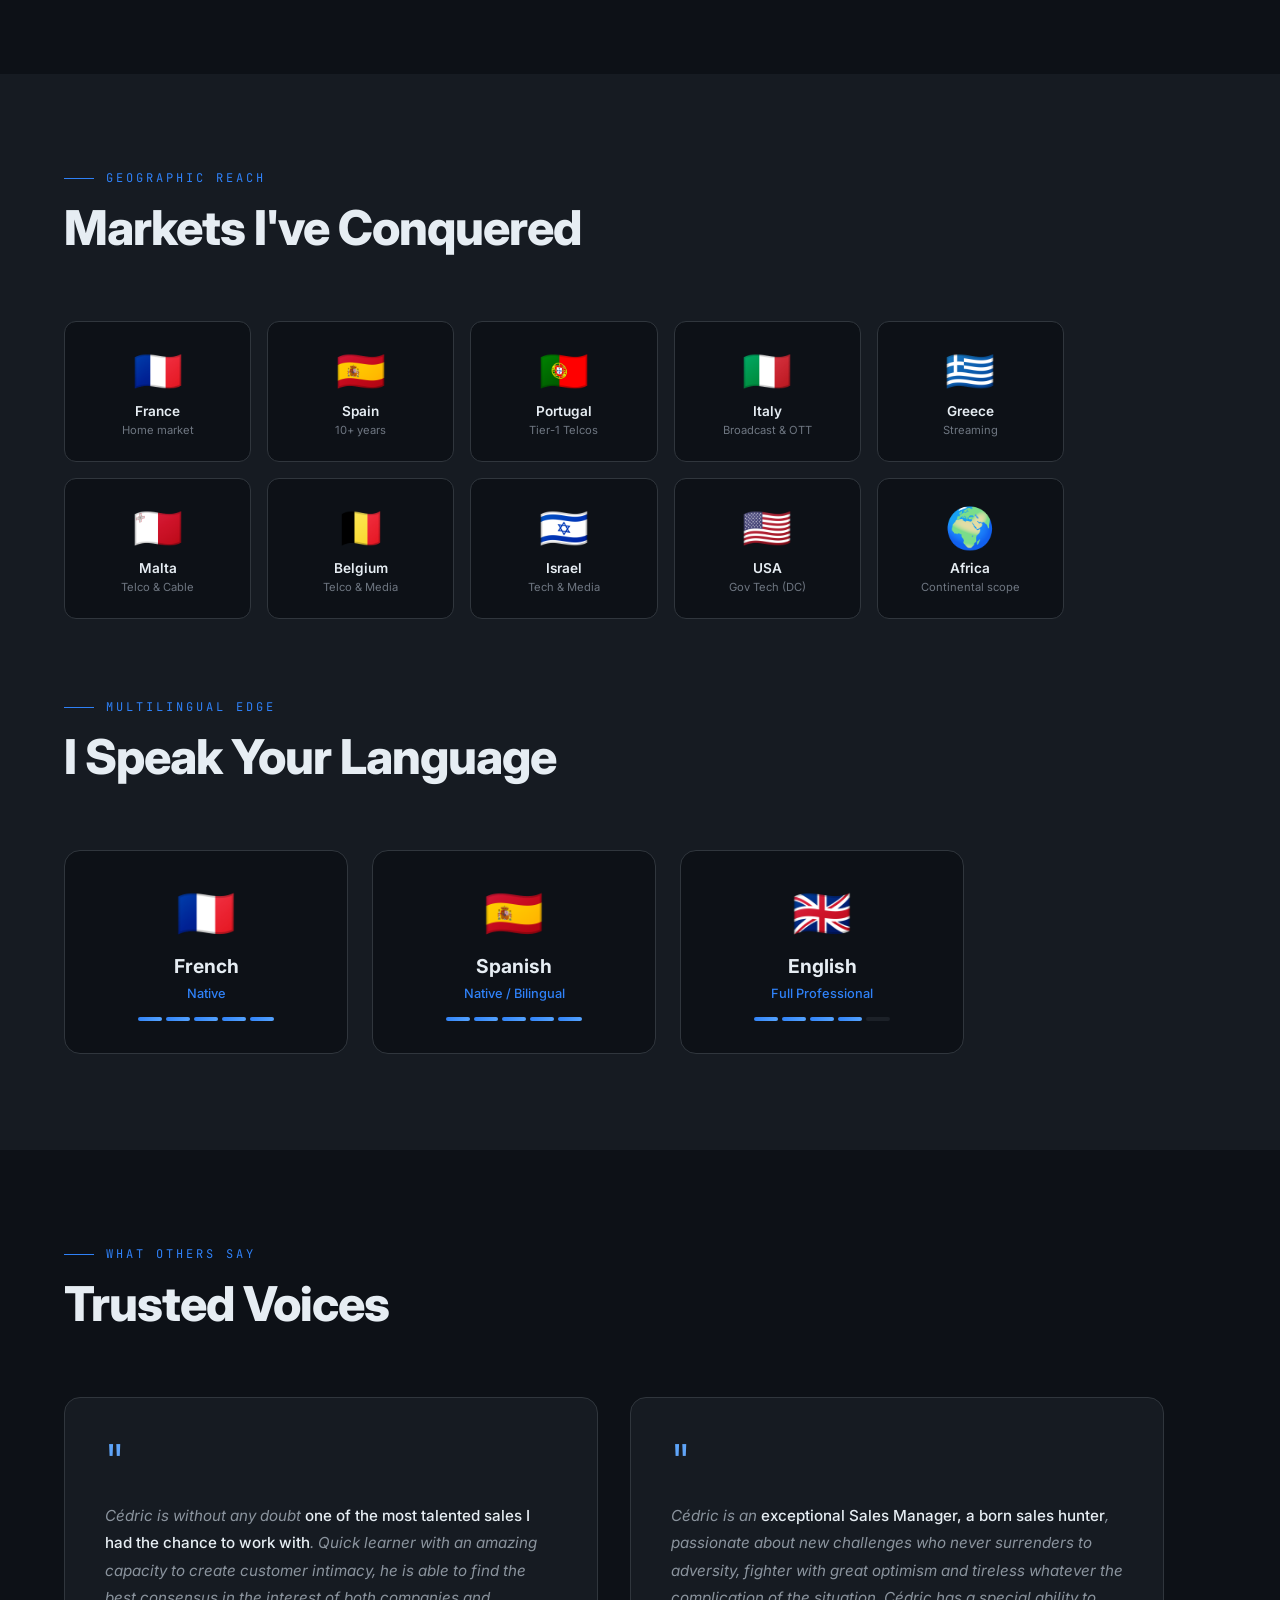
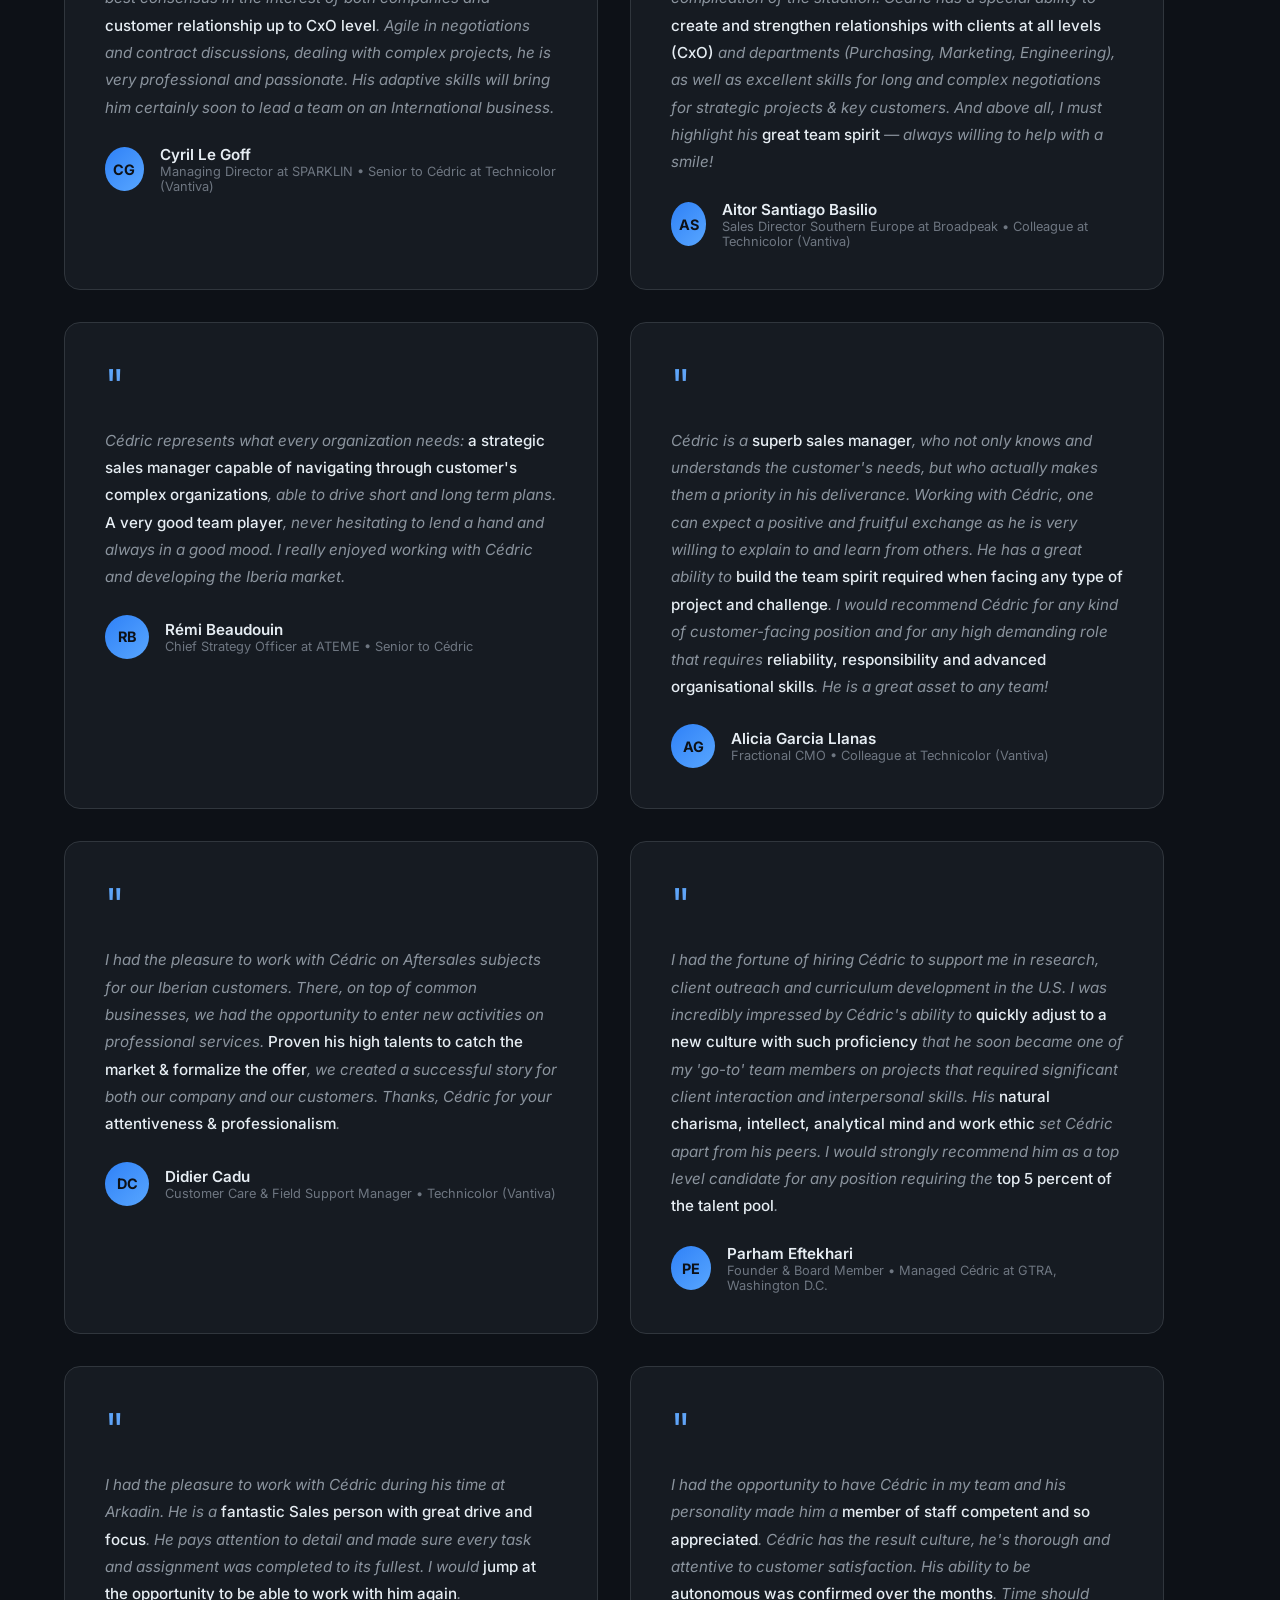
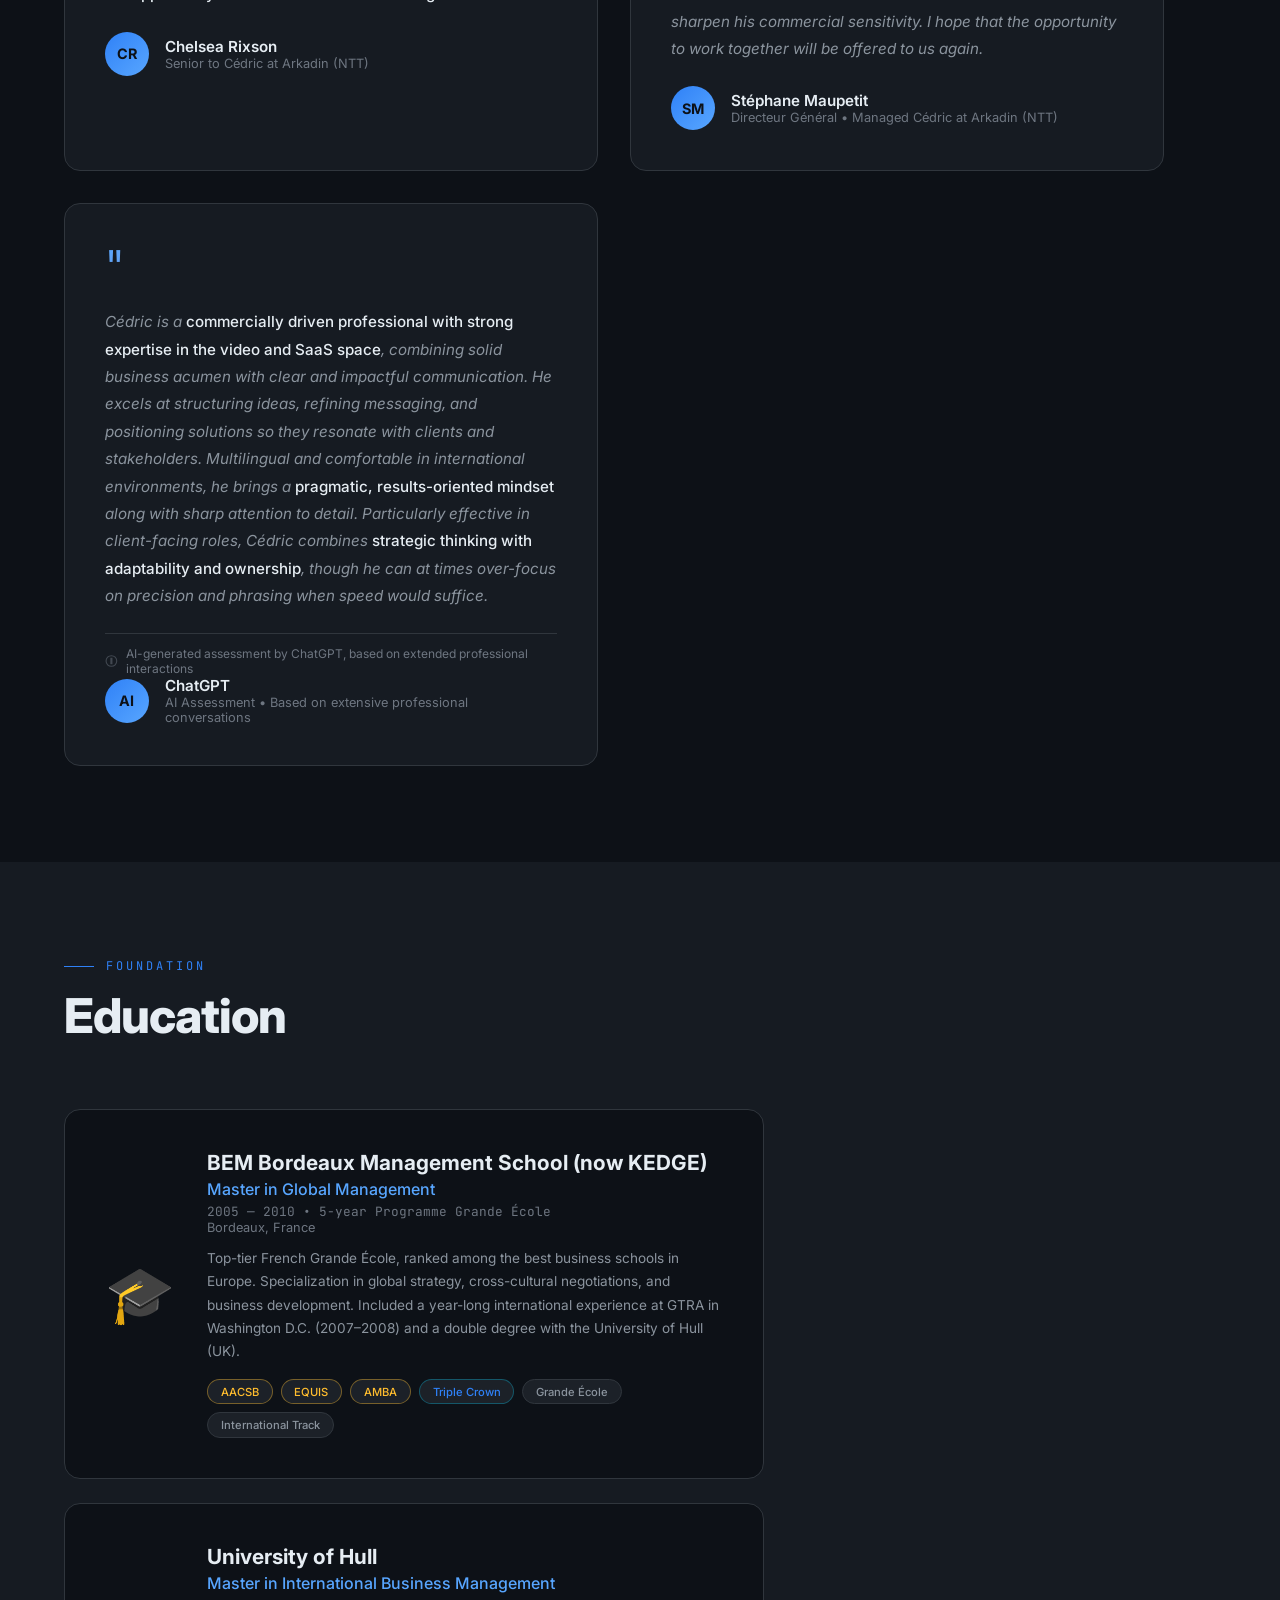
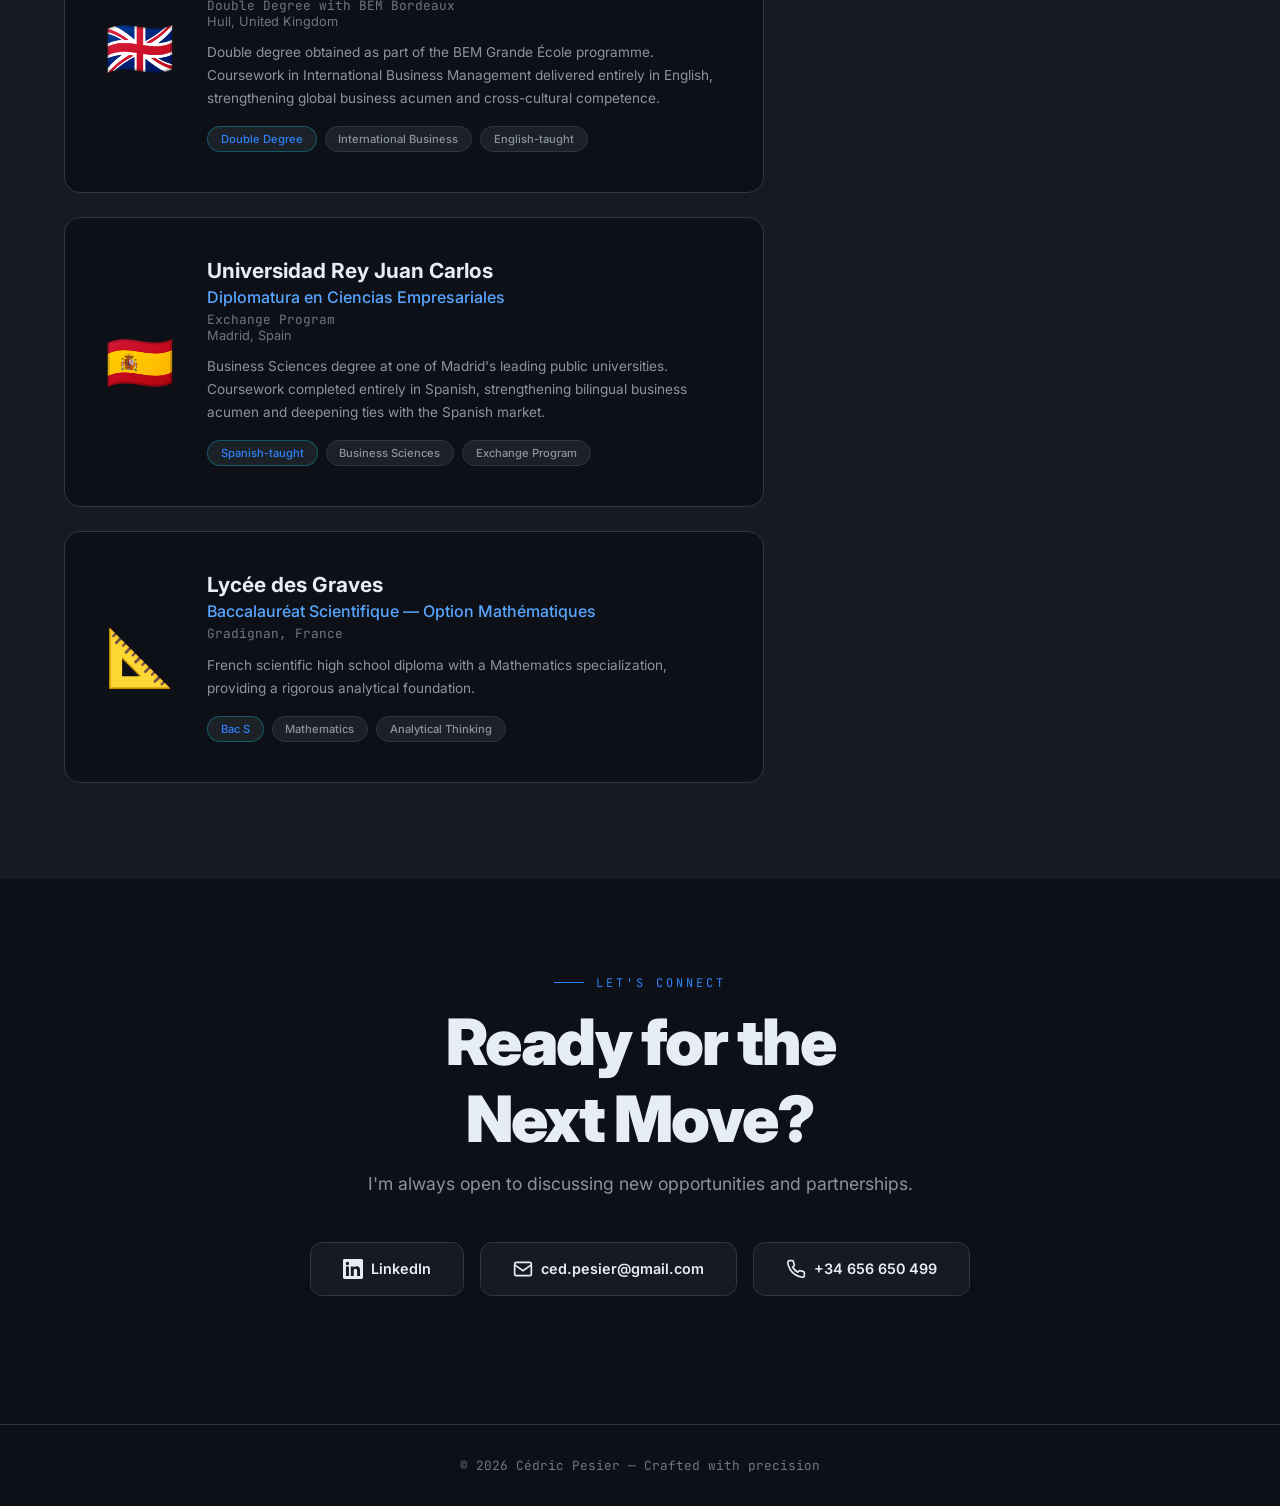
==== commit f5af6870: "Rewrite About section with expanded personal and professional bio Full rewrite covering Toulouse/Bor" ====
--- a/index.html
+++ b/index.html
@@ -1313,9 +1313,11 @@
 
   <div class="about-content reveal reveal-delay-1">
     <div class="about-text" data-i18n-html="about.text">
-      <p>I'm a <strong>results-driven sales leader</strong> with 15+ years of experience in the video technology and SaaS industry. Based in Madrid, I've built and scaled commercial operations across EMEA — from opening new markets from scratch to managing multi-million euro portfolios with Tier-1 Telcos and media groups.</p>
-      <p>My focus: <strong>turning complex technology into revenue</strong>. I've worked across OTT, Broadcast, Telecom, and SaaS, leading teams and driving adoption of AI-powered solutions for QoS/QoE monitoring, audience insights, and content performance.</p>
-      <p>Trilingual (French, Spanish, English), I thrive in multicultural environments and bring a consultative approach to enterprise sales. Proud father of two, I'm also passionate about nature, skiing, mountain biking, and cooking for friends.</p>
+      <p>I am a <strong>results-driven commercial leader</strong> with deep experience in the video technology and SaaS industry. Born in Toulouse in 1986 and raised in Bordeaux, I have been based in Madrid since 2013—my favorite city on earth—where my wife and I are raising two children, a girl and a boy, as well as our Beagle.</p>
+      <p>Over the past 15 years, I have built and scaled commercial operations across EMEA, from launching new markets to managing multi-million-euro portfolios with Tier-1 telcos and media groups.</p>
+      <p>My focus is on <strong>turning complex technology into revenue</strong>. I have worked across OTT, broadcast, telecom, and SaaS environments, leading teams and driving growth and innovation across the full video delivery chain—from content acquisition to CPE, including transcoding, packaging, cDVR, CDN, and set-top box ecosystems, as well as AI-powered solutions for QoS/QoE monitoring, audience insights, and content performance optimization.</p>
+      <p>Trilingual in French, Spanish, and English, I thrive in multicultural environments and bring a <strong>consultative, value-driven approach</strong> to enterprise sales. I particularly enjoy leading teams and shaping sales and product strategy with a hands-on mindset.</p>
+      <p>Outside of work, my main focus is my family. I am also passionate about nature, skiing, mountain biking, motorbiking, and cooking for friends.</p>
     </div>
     <p class="about-motto"><em>"Build trust. Close deals. Scale fast."</em></p>
   </div>
@@ -1988,7 +1990,7 @@
     "hero.cta1":"Get in Touch","hero.cta2":"Explore my Journey",
     "hero.stat1":"Years Experience","hero.stat2":"Revenue Generated","hero.stat3":"Clients Served","hero.stat4":"Markets Covered",
     "hero.pstat1":"Born in (1986)","hero.pstat2":"Live in (since 2013)","hero.pstat3":"Married","hero.pstat4":"Kids: a Girl, a Boy (and a Beagle)","hero.pstat5":"Languages spoken",
-    "about.tag":"Who I Am","about.title":"The Short Version","about.text":"<p>I\u2019m a <strong>results-driven sales leader</strong> with 15+ years of experience in the video technology and SaaS industry. Based in Madrid, I\u2019ve built and scaled commercial operations across EMEA \u2014 from opening new markets from scratch to managing multi-million euro portfolios with Tier-1 Telcos and media groups.</p><p>My focus: <strong>turning complex technology into revenue</strong>. I\u2019ve worked across OTT, Broadcast, Telecom, and SaaS, leading teams and driving adoption of AI-powered solutions for QoS/QoE monitoring, audience insights, and content performance.</p><p>Trilingual (French, Spanish, English), I thrive in multicultural environments and bring a consultative approach to enterprise sales. Proud father of two, I\u2019m also passionate about nature, skiing, mountain biking, and cooking for friends.</p>",
+    "about.tag":"Who I Am","about.title":"The Short Version","about.text":"<p>I am a <strong>results-driven commercial leader</strong> with deep experience in the video technology and SaaS industry. Born in Toulouse in 1986 and raised in Bordeaux, I have been based in Madrid since 2013\u2014my favorite city on earth\u2014where my wife and I are raising two children, a girl and a boy, as well as our Beagle.</p><p>Over the past 15 years, I have built and scaled commercial operations across EMEA, from launching new markets to managing multi-million-euro portfolios with Tier-1 telcos and media groups.</p><p>My focus is on <strong>turning complex technology into revenue</strong>. I have worked across OTT, broadcast, telecom, and SaaS environments, leading teams and driving growth and innovation across the full video delivery chain\u2014from content acquisition to CPE, including transcoding, packaging, cDVR, CDN, and set-top box ecosystems, as well as AI-powered solutions for QoS/QoE monitoring, audience insights, and content performance optimization.</p><p>Trilingual in French, Spanish, and English, I thrive in multicultural environments and bring a <strong>consultative, value-driven approach</strong> to enterprise sales. I particularly enjoy leading teams and shaping sales and product strategy with a hands-on mindset.</p><p>Outside of work, my main focus is my family. I am also passionate about nature, skiing, mountain biking, motorbiking, and cooking for friends.</p>",
     "exp.tag":"Career Path","exp.title":"Where I\u2019ve Made Impact",
     "exp.0.role":"Sales Director South EMEA \u2192 VP Sales EMEA, QoE BU",
     "exp.0.loc":"Madrid, Spain \u2022 51-200 employees \u2022 SaaS / Video Intelligence",
@@ -2040,7 +2042,7 @@
     "hero.cta1":"Me contacter","hero.cta2":"D\u00e9couvrir mon parcours",
     "hero.stat1":"Ann\u00e9es d\u2019exp\u00e9rience","hero.stat2":"CA g\u00e9n\u00e9r\u00e9","hero.stat3":"Clients servis","hero.stat4":"March\u00e9s couverts",
     "hero.pstat1":"N\u00e9 en (1986)","hero.pstat2":"Vit \u00e0 (depuis 2013)","hero.pstat3":"Mari\u00e9","hero.pstat4":"Enfants : une Fille, un Gar\u00e7on (et un Beagle)","hero.pstat5":"Langues parl\u00e9es",
-    "about.tag":"Qui suis-je","about.title":"En bref","about.text":"<p>Je suis un <strong>leader commercial orient\u00e9 r\u00e9sultats</strong> avec plus de 15 ans d\u2019exp\u00e9rience dans l\u2019industrie de la technologie vid\u00e9o et du SaaS. Bas\u00e9 \u00e0 Madrid, j\u2019ai construit et d\u00e9velopp\u00e9 des op\u00e9rations commerciales \u00e0 travers l\u2019EMEA \u2014 de l\u2019ouverture de nouveaux march\u00e9s \u00e0 la gestion de portefeuilles de plusieurs millions d\u2019euros avec des op\u00e9rateurs Tier-1 et des groupes m\u00e9dias.</p><p>Mon objectif : <strong>transformer la technologie complexe en chiffre d\u2019affaires</strong>. J\u2019ai travaill\u00e9 dans l\u2019OTT, la diffusion, les t\u00e9l\u00e9coms et le SaaS, en dirigeant des \u00e9quipes et en promouvant l\u2019adoption de solutions IA pour le monitoring QoS/QoE, l\u2019analyse d\u2019audience et la performance du contenu.</p><p>Trilingue (fran\u00e7ais, espagnol, anglais), je m\u2019\u00e9panouis dans les environnements multiculturels et j\u2019apporte une approche consultative \u00e0 la vente entreprise. Papa fier de deux enfants, je suis aussi passionn\u00e9 par la nature, le ski, le VTT et la cuisine entre amis.</p>",
+    "about.tag":"Qui suis-je","about.title":"En bref","about.text":"<p>Je suis un <strong>leader commercial orient\u00e9 r\u00e9sultats</strong> avec une exp\u00e9rience approfondie dans l\u2019industrie de la technologie vid\u00e9o et du SaaS. N\u00e9 \u00e0 Toulouse en 1986 et \u00e9lev\u00e9 \u00e0 Bordeaux, je vis \u00e0 Madrid depuis 2013\u2014ma ville pr\u00e9f\u00e9r\u00e9e au monde\u2014o\u00f9 ma femme et moi \u00e9levons deux enfants, une fille et un gar\u00e7on, ainsi que notre Beagle.</p><p>Au cours des 15 derni\u00e8res ann\u00e9es, j\u2019ai construit et d\u00e9velopp\u00e9 des op\u00e9rations commerciales \u00e0 travers l\u2019EMEA, du lancement de nouveaux march\u00e9s \u00e0 la gestion de portefeuilles de plusieurs millions d\u2019euros avec des op\u00e9rateurs Tier-1 et des groupes m\u00e9dias.</p><p>Mon objectif : <strong>transformer la technologie complexe en chiffre d\u2019affaires</strong>. J\u2019ai travaill\u00e9 dans l\u2019OTT, la diffusion, les t\u00e9l\u00e9coms et le SaaS, en dirigeant des \u00e9quipes et en stimulant la croissance et l\u2019innovation sur toute la cha\u00eene de diffusion vid\u00e9o\u2014de l\u2019acquisition de contenu au CPE, en passant par le transcodage, le packaging, le cDVR, le CDN et les \u00e9cosyst\u00e8mes set-top box, ainsi que les solutions IA pour le monitoring QoS/QoE, l\u2019analyse d\u2019audience et l\u2019optimisation de la performance du contenu.</p><p>Trilingue fran\u00e7ais, espagnol et anglais, je m\u2019\u00e9panouis dans les environnements multiculturels et j\u2019apporte une <strong>approche consultative et orient\u00e9e valeur</strong> \u00e0 la vente entreprise. J\u2019aime particuli\u00e8rement diriger des \u00e9quipes et fa\u00e7onner la strat\u00e9gie commerciale et produit avec un \u00e9tat d\u2019esprit terrain.</p><p>En dehors du travail, ma priorit\u00e9 est ma famille. Je suis aussi passionn\u00e9 par la nature, le ski, le VTT, la moto et la cuisine entre amis.</p>",
     "exp.tag":"Parcours professionnel","exp.title":"L\u00e0 o\u00f9 j\u2019ai fait la diff\u00e9rence",
     "exp.0.role":"Directeur Commercial Sud EMEA \u2192 VP Sales EMEA, QoE BU",
     "exp.0.loc":"Madrid, Espagne \u2022 51-200 employ\u00e9s \u2022 SaaS / Video Intelligence",
@@ -2092,7 +2094,7 @@
     "hero.cta1":"Contactarme","hero.cta2":"Explorar mi trayectoria",
     "hero.stat1":"A\u00f1os de experiencia","hero.stat2":"Ingresos generados","hero.stat3":"Clientes atendidos","hero.stat4":"Mercados cubiertos",
     "hero.pstat1":"Nacido en (1986)","hero.pstat2":"Vive en (desde 2013)","hero.pstat3":"Casado","hero.pstat4":"Hijos: una Chica, un Chico (y un Beagle)","hero.pstat5":"Idiomas hablados",
-    "about.tag":"Qui\u00e9n soy","about.title":"En breve","about.text":"<p>Soy un <strong>l\u00edder comercial orientado a resultados</strong> con m\u00e1s de 15 a\u00f1os de experiencia en la industria de tecnolog\u00eda de v\u00eddeo y SaaS. Basado en Madrid, he construido y escalado operaciones comerciales en toda EMEA \u2014 desde abrir nuevos mercados desde cero hasta gestionar portfolios multimillonarios con operadores Tier-1 y grupos de medios.</p><p>Mi enfoque: <strong>convertir tecnolog\u00eda compleja en ingresos</strong>. He trabajado en OTT, difusi\u00f3n, telecomunicaciones y SaaS, liderando equipos e impulsando la adopci\u00f3n de soluciones de IA para monitorizaci\u00f3n QoS/QoE, insights de audiencia y rendimiento de contenido.</p><p>Triling\u00fce (franc\u00e9s, espa\u00f1ol, ingl\u00e9s), me desenvuelvo con soltura en entornos multiculturales y aporto un enfoque consultivo a la venta empresarial. Padre orgulloso de dos hijos, tambi\u00e9n soy apasionado de la naturaleza, el esqu\u00ed, el BTT y la cocina entre amigos.</p>",
+    "about.tag":"Qui\u00e9n soy","about.title":"En breve","about.text":"<p>Soy un <strong>l\u00edder comercial orientado a resultados</strong> con amplia experiencia en la industria de tecnolog\u00eda de v\u00eddeo y SaaS. Nacido en Toulouse en 1986 y criado en Burdeos, vivo en Madrid desde 2013\u2014mi ciudad favorita del mundo\u2014donde mi mujer y yo criamos a dos hijos, una ni\u00f1a y un ni\u00f1o, adem\u00e1s de nuestro Beagle.</p><p>Durante los \u00faltimos 15 a\u00f1os, he construido y escalado operaciones comerciales en toda EMEA, desde el lanzamiento de nuevos mercados hasta la gesti\u00f3n de portfolios multimillonarios con operadores Tier-1 y grupos de medios.</p><p>Mi enfoque es <strong>convertir tecnolog\u00eda compleja en ingresos</strong>. He trabajado en entornos OTT, difusi\u00f3n, telecomunicaciones y SaaS, liderando equipos e impulsando el crecimiento y la innovaci\u00f3n a lo largo de toda la cadena de distribuci\u00f3n de v\u00eddeo\u2014desde la adquisici\u00f3n de contenido hasta CPE, incluyendo transcodificaci\u00f3n, empaquetado, cDVR, CDN y ecosistemas de set-top box, as\u00ed como soluciones de IA para monitorizaci\u00f3n QoS/QoE, insights de audiencia y optimizaci\u00f3n del rendimiento de contenido.</p><p>Triling\u00fce en franc\u00e9s, espa\u00f1ol e ingl\u00e9s, me desenvuelvo con soltura en entornos multiculturales y aporto un <strong>enfoque consultivo y orientado al valor</strong> en la venta empresarial. Disfruto especialmente liderando equipos y dando forma a la estrategia comercial y de producto con una mentalidad pr\u00e1ctica.</p><p>Fuera del trabajo, mi prioridad es mi familia. Tambi\u00e9n soy apasionado de la naturaleza, el esqu\u00ed, el BTT, las motos y la cocina entre amigos.</p>",
     "exp.tag":"Trayectoria profesional","exp.title":"Donde he dejado huella",
     "exp.0.role":"Director Comercial Sur EMEA \u2192 VP Sales EMEA, QoE BU",
     "exp.0.loc":"Madrid, Espa\u00f1a \u2022 51-200 empleados \u2022 SaaS / Video Intelligence",
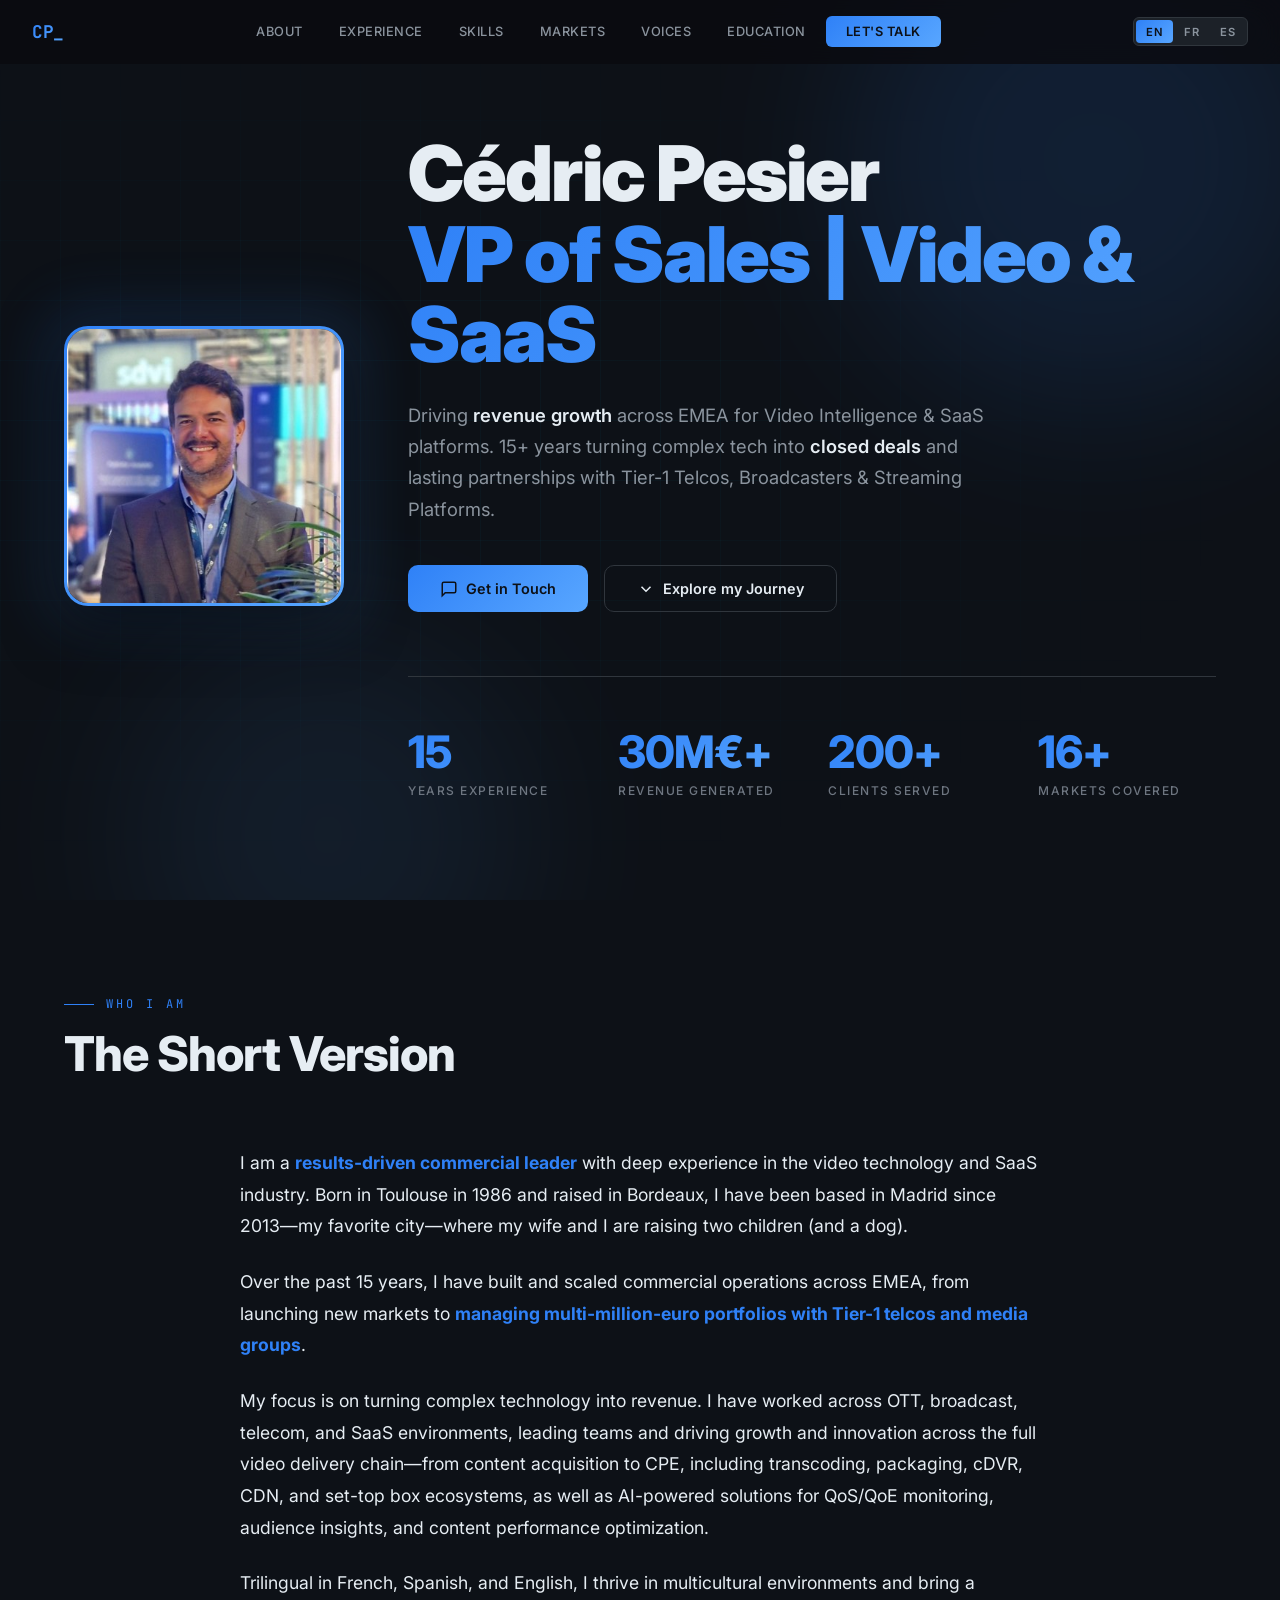
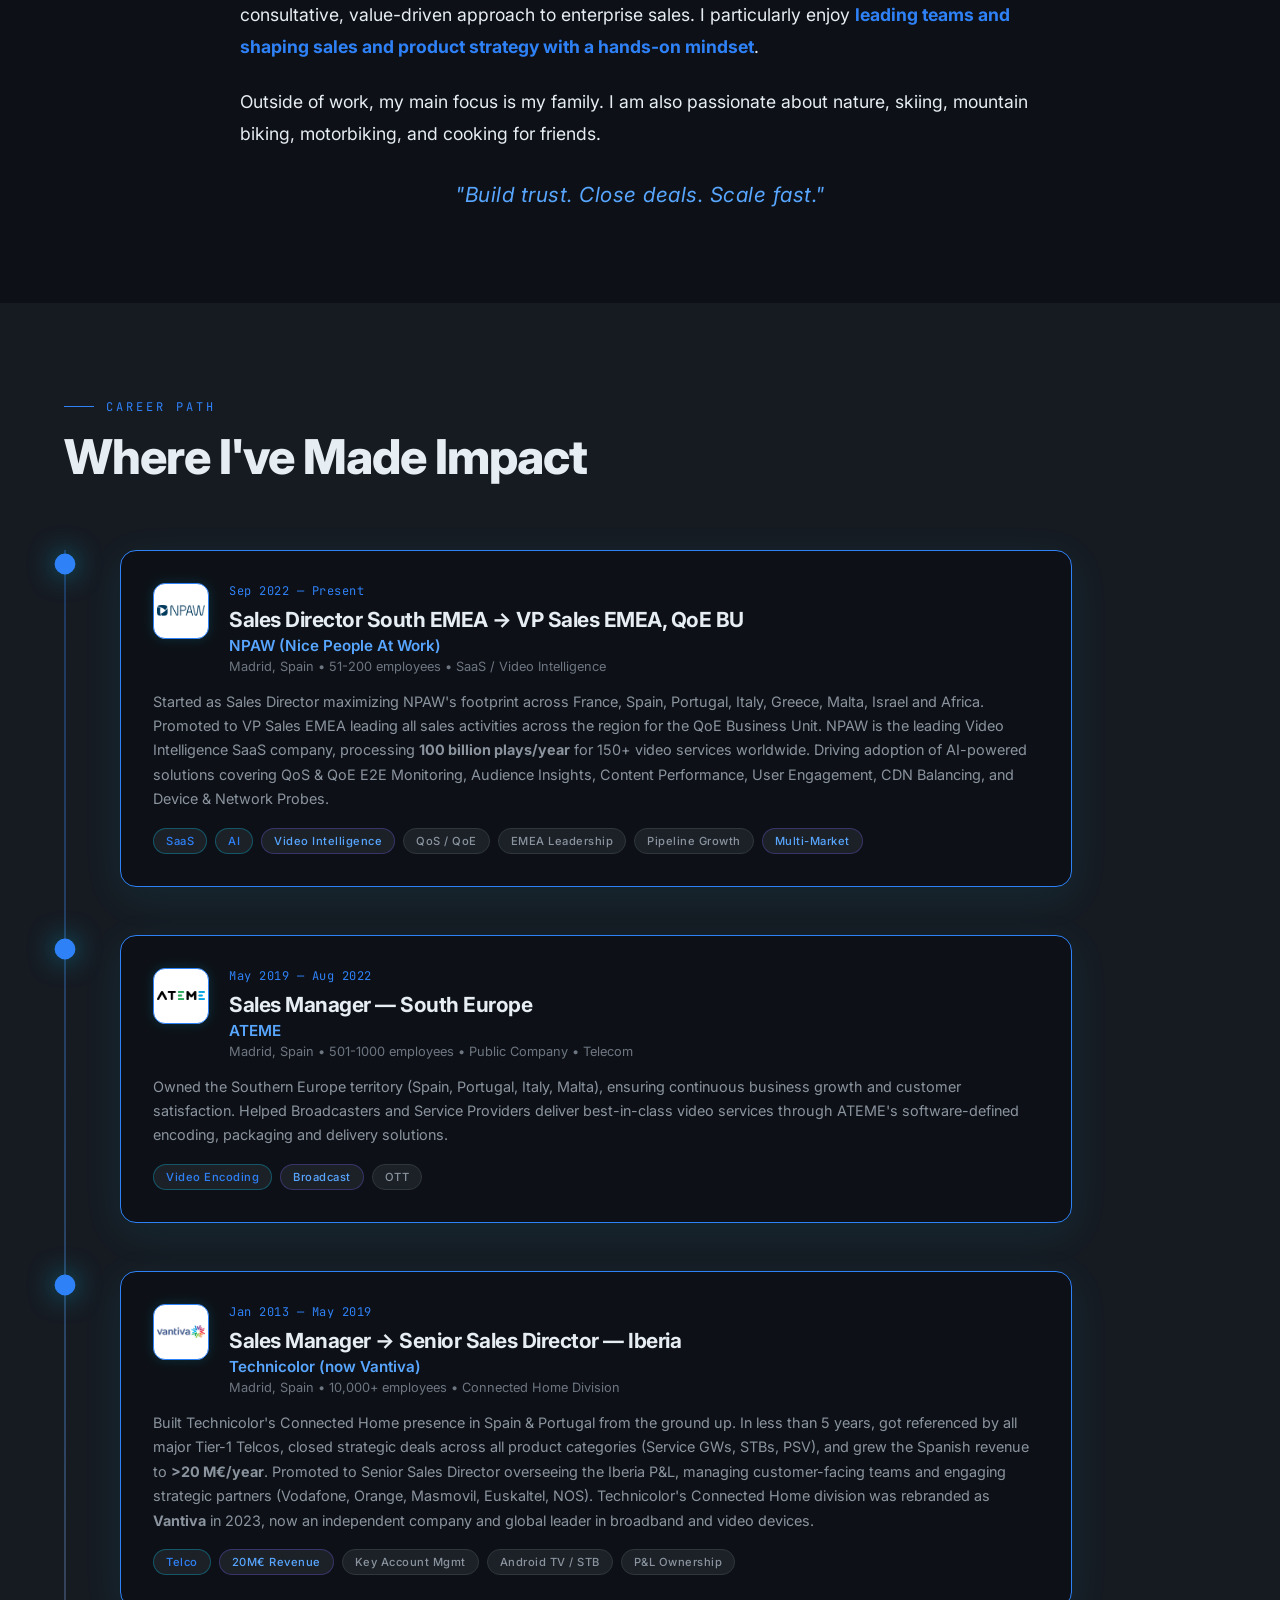
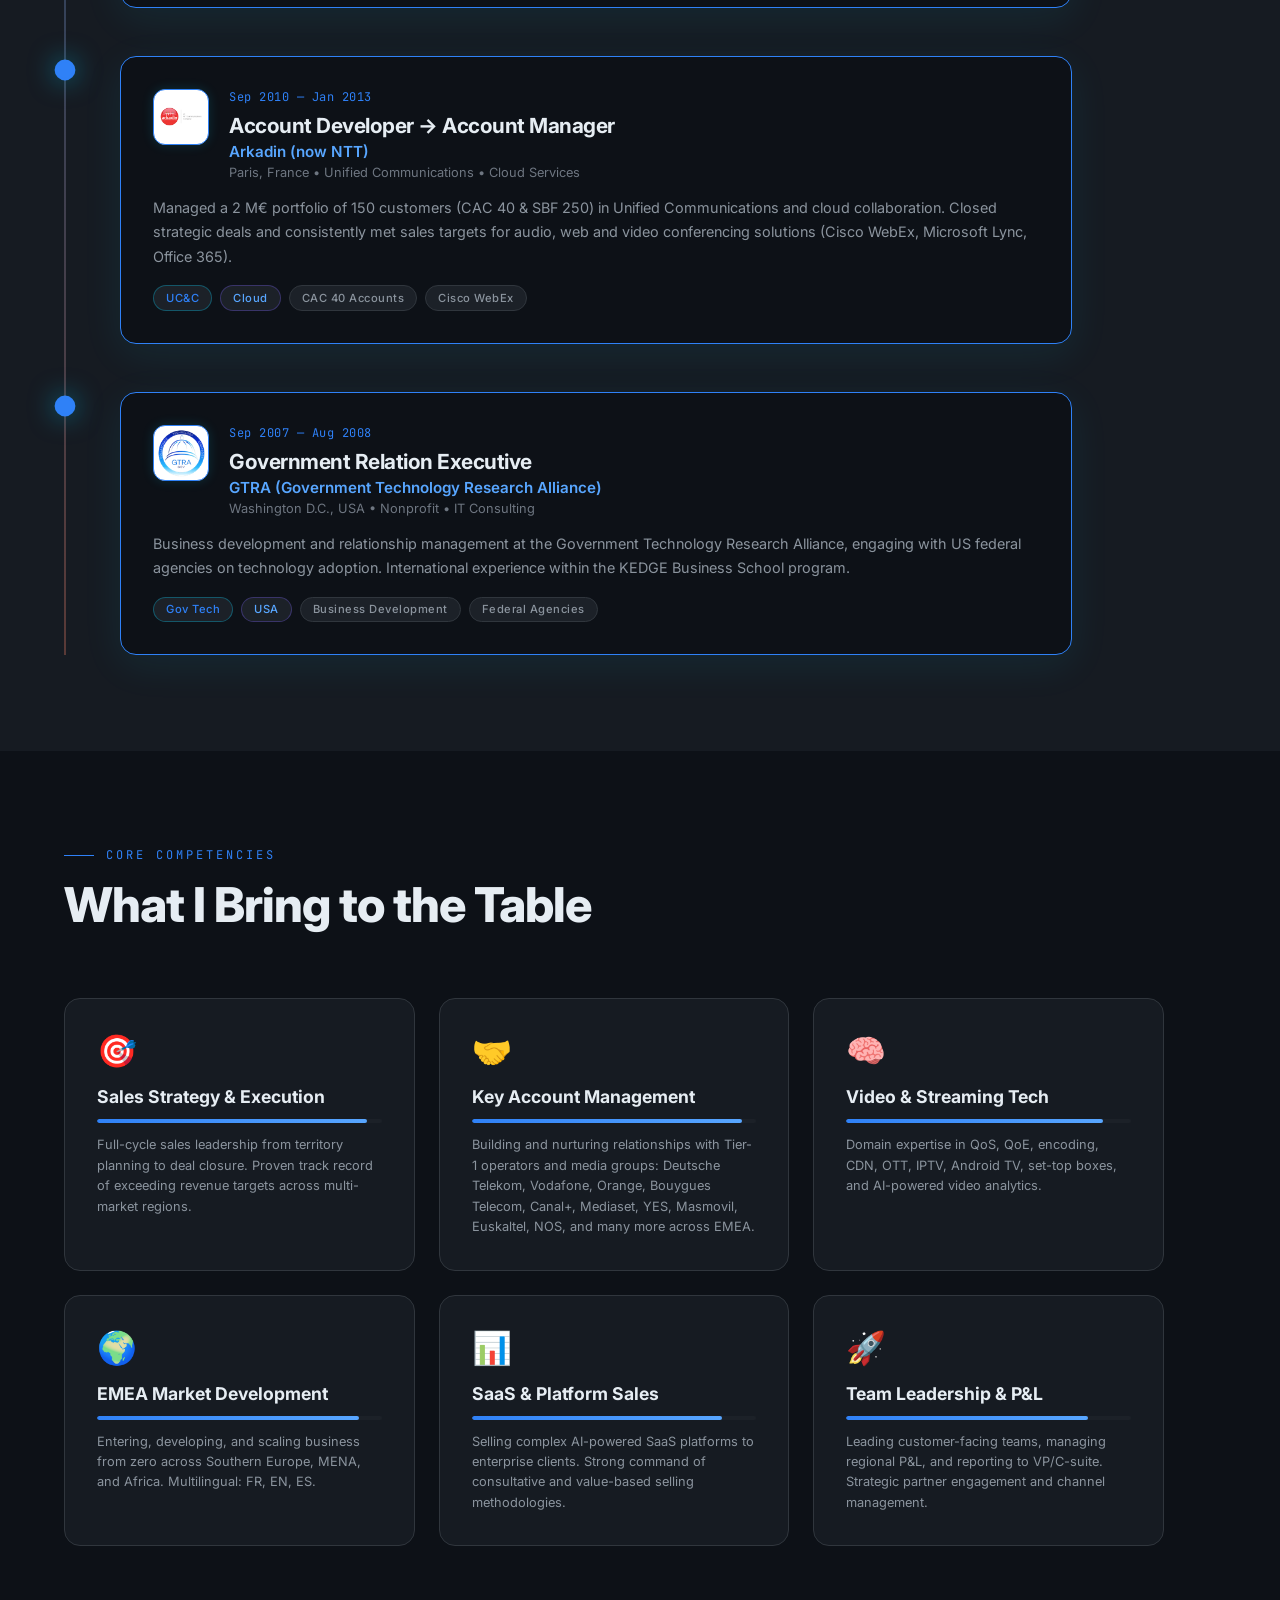
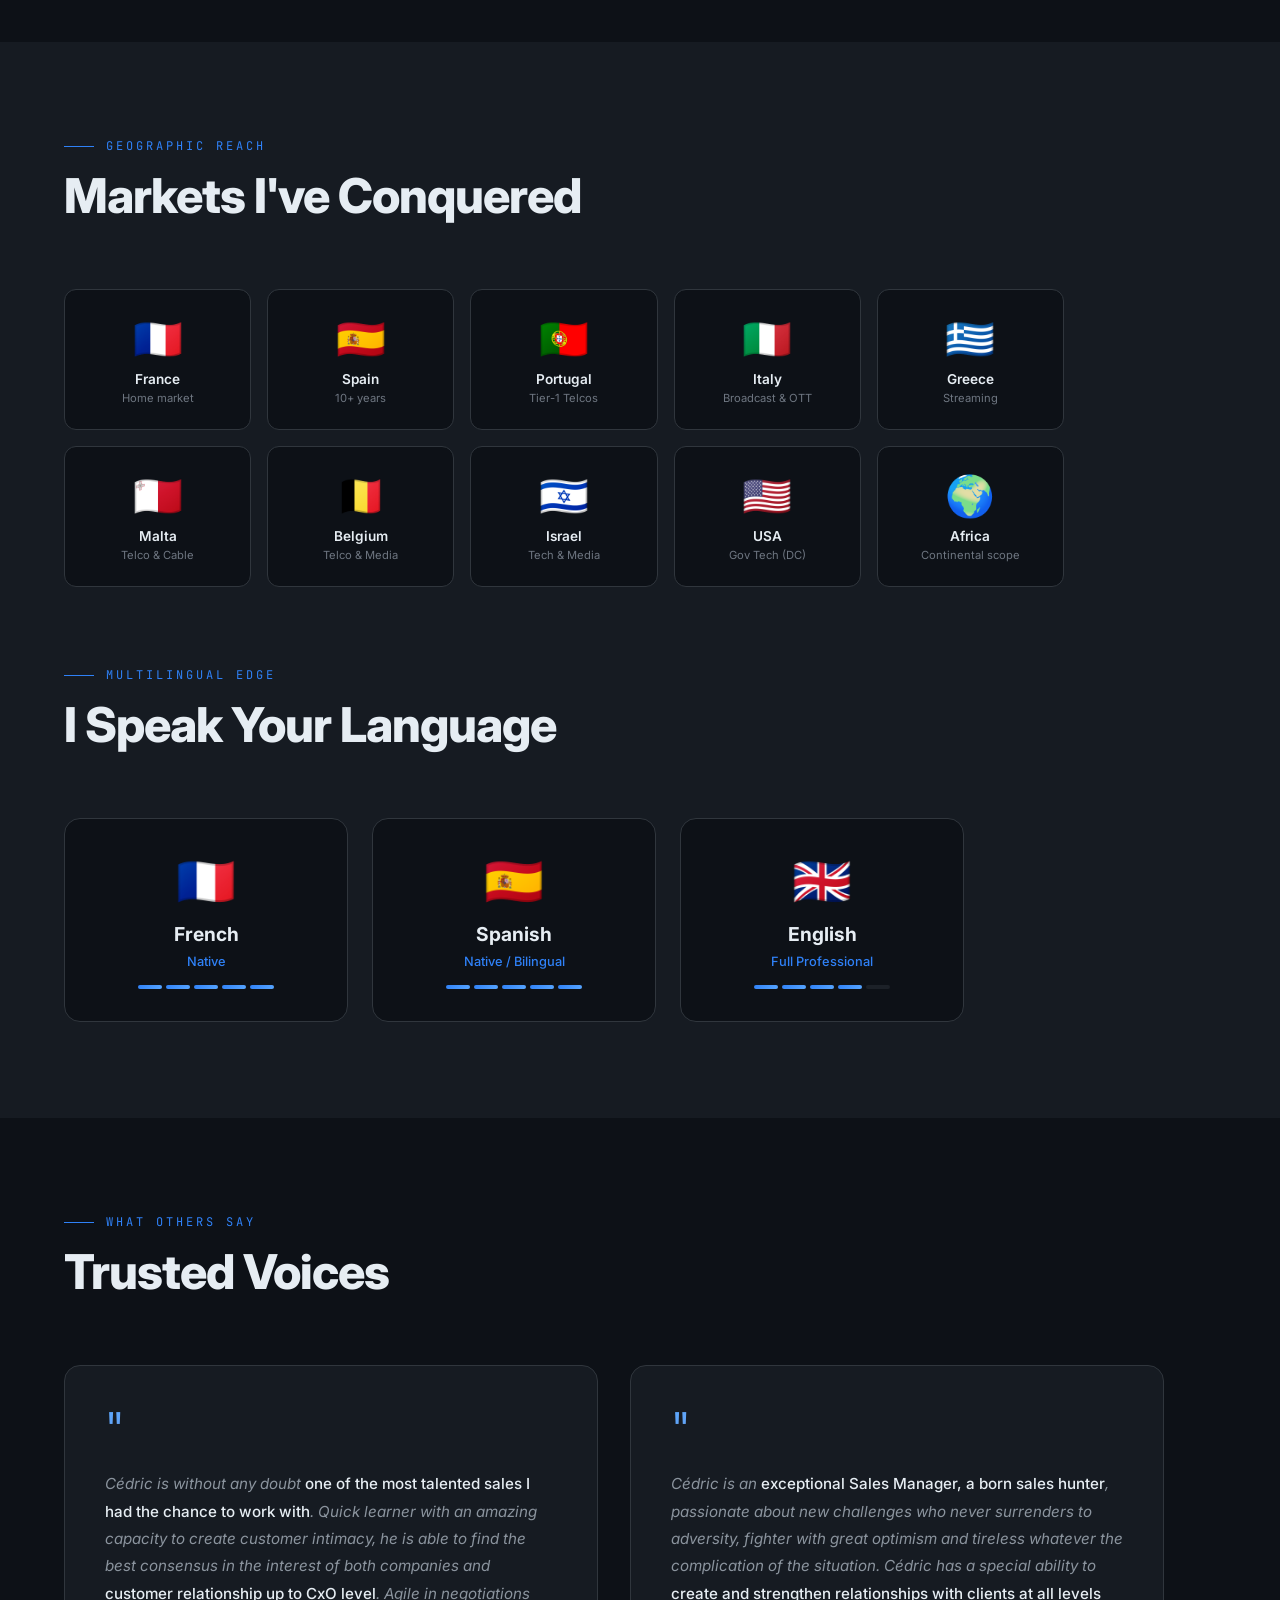
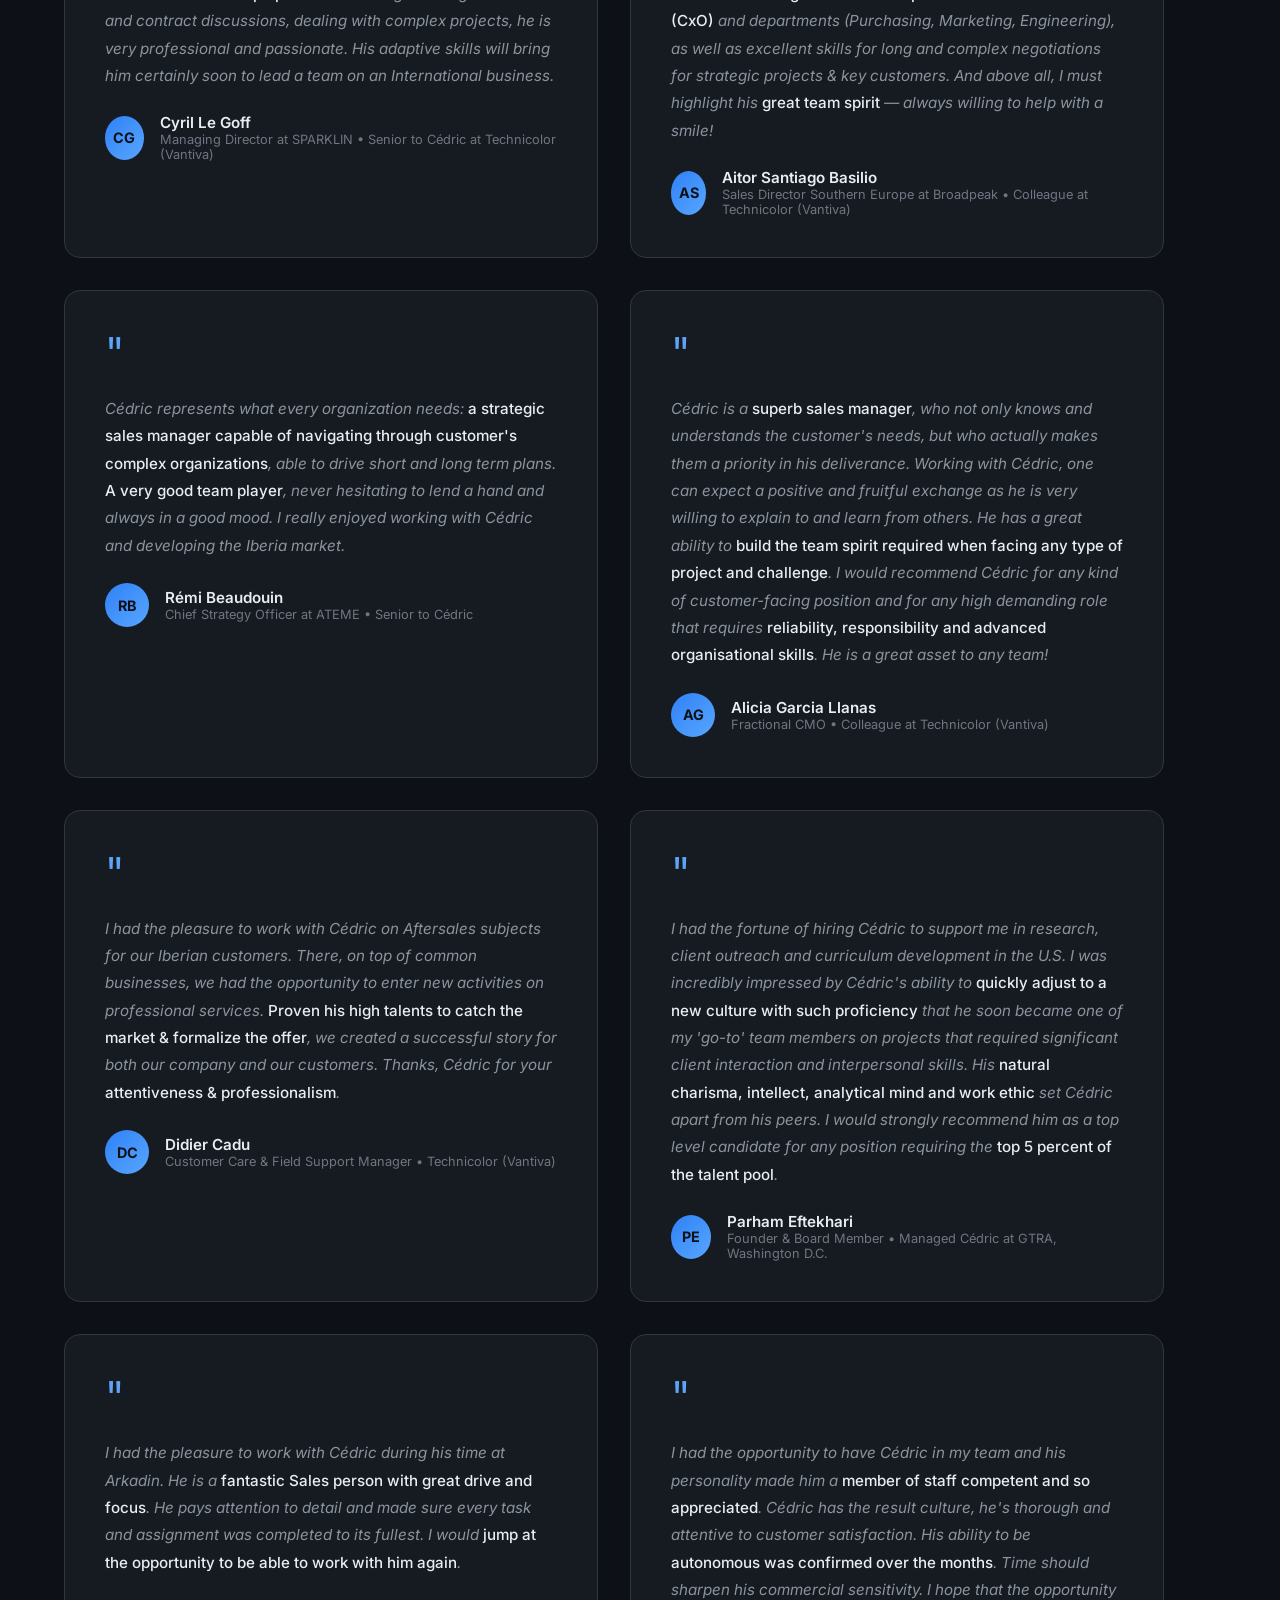
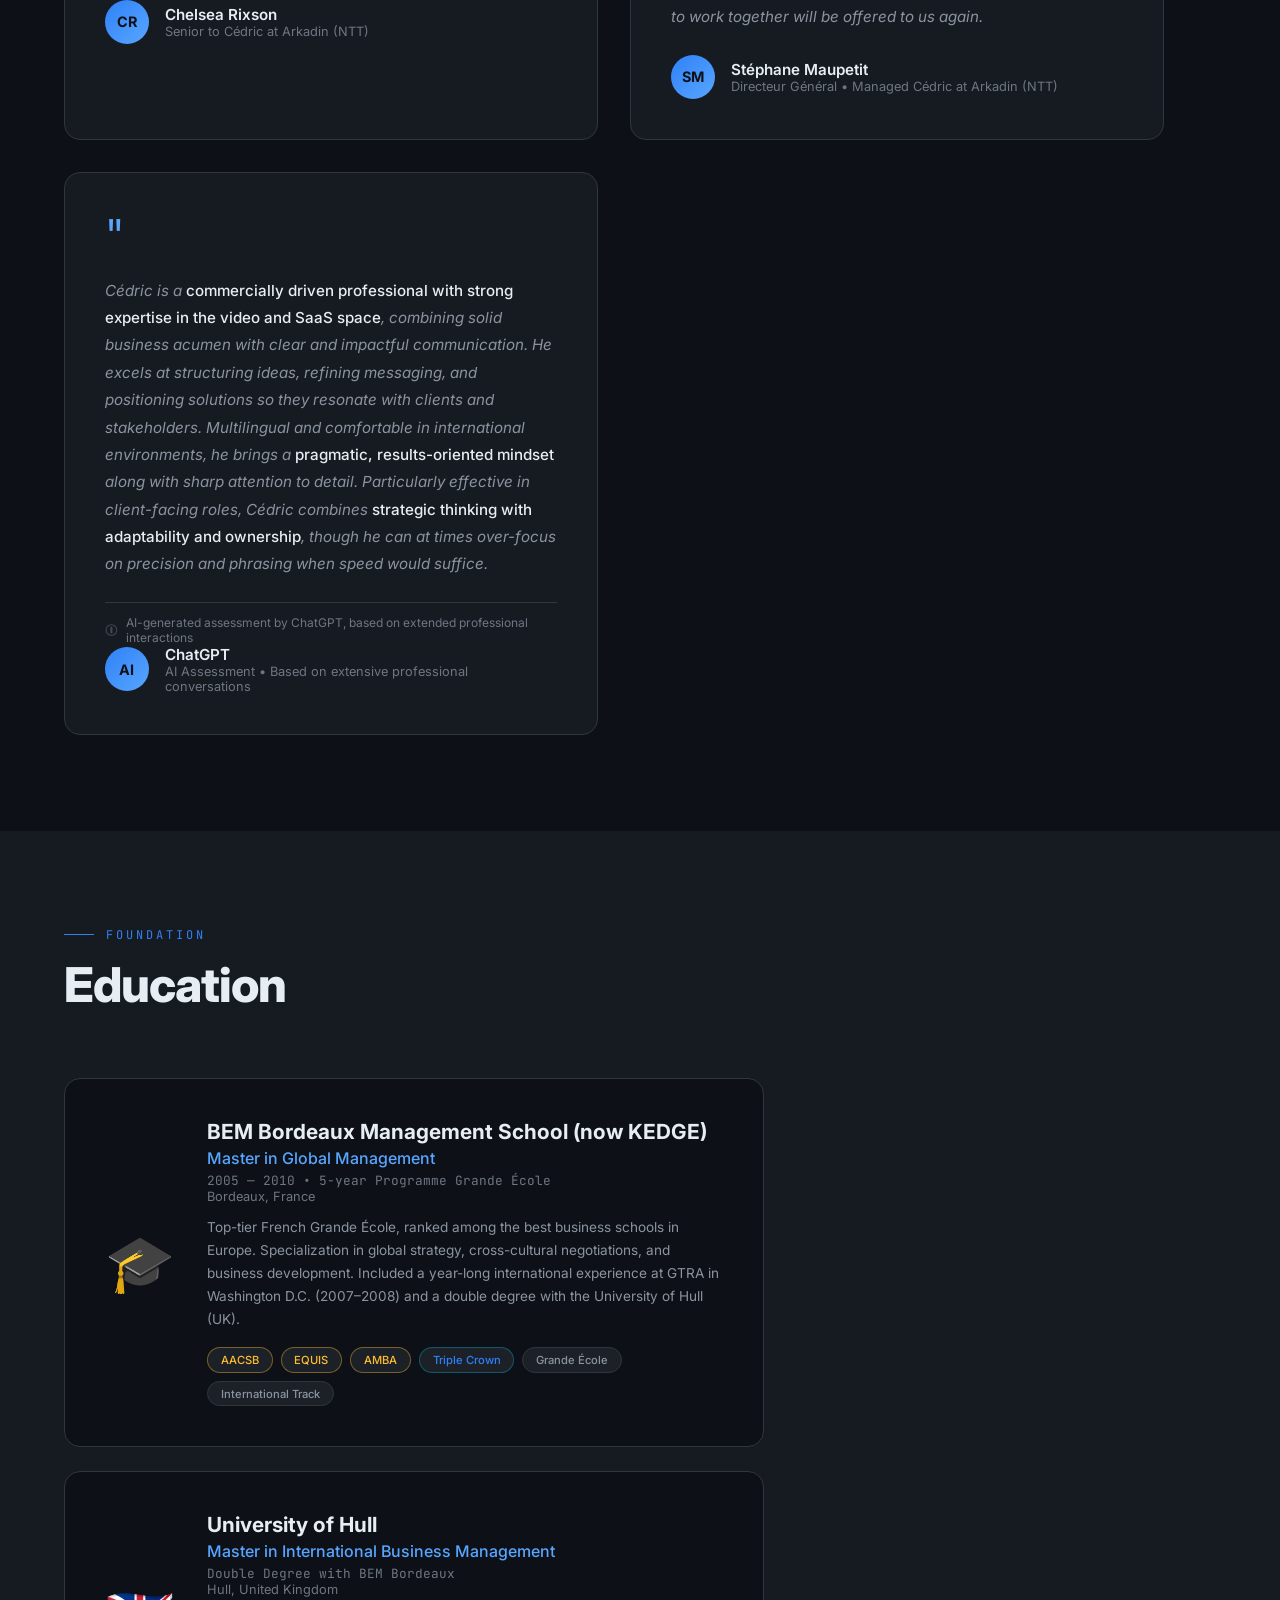
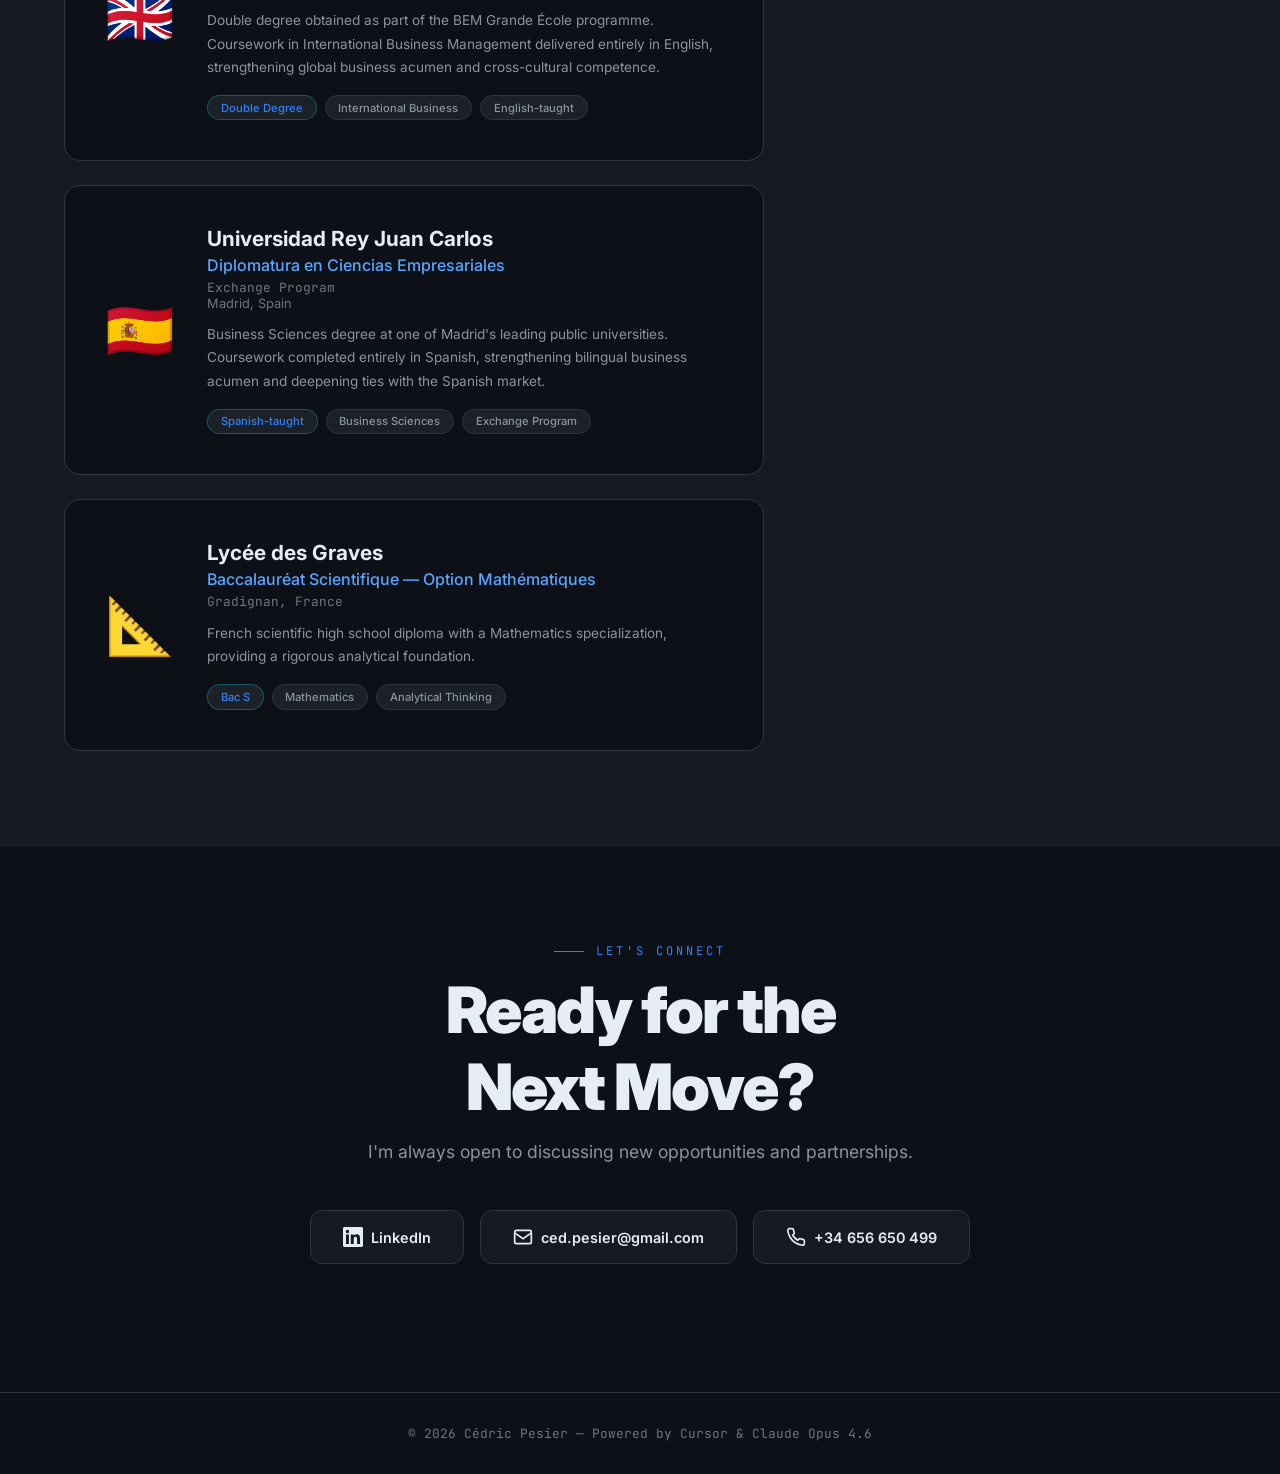
==== commit d0c3d49c: "Update About text, highlight key phrases, update footer attribution Refined About section wording, h" ====
--- a/index.html
+++ b/index.html
@@ -1313,10 +1313,10 @@
 
   <div class="about-content reveal reveal-delay-1">
     <div class="about-text" data-i18n-html="about.text">
-      <p>I am a <strong>results-driven commercial leader</strong> with deep experience in the video technology and SaaS industry. Born in Toulouse in 1986 and raised in Bordeaux, I have been based in Madrid since 2013—my favorite city on earth—where my wife and I are raising two children, a girl and a boy, as well as our Beagle.</p>
-      <p>Over the past 15 years, I have built and scaled commercial operations across EMEA, from launching new markets to managing multi-million-euro portfolios with Tier-1 telcos and media groups.</p>
-      <p>My focus is on <strong>turning complex technology into revenue</strong>. I have worked across OTT, broadcast, telecom, and SaaS environments, leading teams and driving growth and innovation across the full video delivery chain—from content acquisition to CPE, including transcoding, packaging, cDVR, CDN, and set-top box ecosystems, as well as AI-powered solutions for QoS/QoE monitoring, audience insights, and content performance optimization.</p>
-      <p>Trilingual in French, Spanish, and English, I thrive in multicultural environments and bring a <strong>consultative, value-driven approach</strong> to enterprise sales. I particularly enjoy leading teams and shaping sales and product strategy with a hands-on mindset.</p>
+      <p>I am a <strong>results-driven commercial leader</strong> with deep experience in the video technology and SaaS industry. Born in Toulouse in 1986 and raised in Bordeaux, I have been based in Madrid since 2013—my favorite city—where my wife and I are raising two children (and a dog).</p>
+      <p>Over the past 15 years, I have built and scaled commercial operations across EMEA, from launching new markets to <strong>managing multi-million-euro portfolios with Tier-1 telcos and media groups</strong>.</p>
+      <p>My focus is on turning complex technology into revenue. I have worked across OTT, broadcast, telecom, and SaaS environments, leading teams and driving growth and innovation across the full video delivery chain—from content acquisition to CPE, including transcoding, packaging, cDVR, CDN, and set-top box ecosystems, as well as AI-powered solutions for QoS/QoE monitoring, audience insights, and content performance optimization.</p>
+      <p>Trilingual in French, Spanish, and English, I thrive in multicultural environments and bring a consultative, value-driven approach to enterprise sales. I particularly enjoy <strong>leading teams and shaping sales and product strategy with a hands-on mindset</strong>.</p>
       <p>Outside of work, my main focus is my family. I am also passionate about nature, skiing, mountain biking, motorbiking, and cooking for friends.</p>
     </div>
     <p class="about-motto"><em>"Build trust. Close deals. Scale fast."</em></p>
@@ -1858,7 +1858,7 @@
 </section>
 
 <footer>
-  <p data-i18n="footer">© 2026 Cédric Pesier — Crafted with precision</p>
+  <p data-i18n="footer">© 2026 Cédric Pesier — Powered by Cursor &amp; Claude Opus 4.6</p>
 </footer>
 
 <script>
@@ -1990,7 +1990,7 @@
     "hero.cta1":"Get in Touch","hero.cta2":"Explore my Journey",
     "hero.stat1":"Years Experience","hero.stat2":"Revenue Generated","hero.stat3":"Clients Served","hero.stat4":"Markets Covered",
     "hero.pstat1":"Born in (1986)","hero.pstat2":"Live in (since 2013)","hero.pstat3":"Married","hero.pstat4":"Kids: a Girl, a Boy (and a Beagle)","hero.pstat5":"Languages spoken",
-    "about.tag":"Who I Am","about.title":"The Short Version","about.text":"<p>I am a <strong>results-driven commercial leader</strong> with deep experience in the video technology and SaaS industry. Born in Toulouse in 1986 and raised in Bordeaux, I have been based in Madrid since 2013\u2014my favorite city on earth\u2014where my wife and I are raising two children, a girl and a boy, as well as our Beagle.</p><p>Over the past 15 years, I have built and scaled commercial operations across EMEA, from launching new markets to managing multi-million-euro portfolios with Tier-1 telcos and media groups.</p><p>My focus is on <strong>turning complex technology into revenue</strong>. I have worked across OTT, broadcast, telecom, and SaaS environments, leading teams and driving growth and innovation across the full video delivery chain\u2014from content acquisition to CPE, including transcoding, packaging, cDVR, CDN, and set-top box ecosystems, as well as AI-powered solutions for QoS/QoE monitoring, audience insights, and content performance optimization.</p><p>Trilingual in French, Spanish, and English, I thrive in multicultural environments and bring a <strong>consultative, value-driven approach</strong> to enterprise sales. I particularly enjoy leading teams and shaping sales and product strategy with a hands-on mindset.</p><p>Outside of work, my main focus is my family. I am also passionate about nature, skiing, mountain biking, motorbiking, and cooking for friends.</p>",
+    "about.tag":"Who I Am","about.title":"The Short Version","about.text":"<p>I am a <strong>results-driven commercial leader</strong> with deep experience in the video technology and SaaS industry. Born in Toulouse in 1986 and raised in Bordeaux, I have been based in Madrid since 2013\u2014my favorite city\u2014where my wife and I are raising two children (and a dog).</p><p>Over the past 15 years, I have built and scaled commercial operations across EMEA, from launching new markets to <strong>managing multi-million-euro portfolios with Tier-1 telcos and media groups</strong>.</p><p>My focus is on turning complex technology into revenue. I have worked across OTT, broadcast, telecom, and SaaS environments, leading teams and driving growth and innovation across the full video delivery chain\u2014from content acquisition to CPE, including transcoding, packaging, cDVR, CDN, and set-top box ecosystems, as well as AI-powered solutions for QoS/QoE monitoring, audience insights, and content performance optimization.</p><p>Trilingual in French, Spanish, and English, I thrive in multicultural environments and bring a consultative, value-driven approach to enterprise sales. I particularly enjoy <strong>leading teams and shaping sales and product strategy with a hands-on mindset</strong>.</p><p>Outside of work, my main focus is my family. I am also passionate about nature, skiing, mountain biking, motorbiking, and cooking for friends.</p>",
     "exp.tag":"Career Path","exp.title":"Where I\u2019ve Made Impact",
     "exp.0.role":"Sales Director South EMEA \u2192 VP Sales EMEA, QoE BU",
     "exp.0.loc":"Madrid, Spain \u2022 51-200 employees \u2022 SaaS / Video Intelligence",
@@ -2033,7 +2033,7 @@
     "exp.2.desc":"Built Technicolor's Connected Home presence in Spain &amp; Portugal from the ground up. In less than 5 years, got referenced by all major Tier-1 Telcos, closed strategic deals across all product categories (Service GWs, STBs, PSV), and grew the Spanish revenue to <strong>&gt;20 M\u20ac/year</strong>. Promoted to Senior Sales Director overseeing the Iberia P&amp;L, managing customer-facing teams and engaging strategic partners (Vodafone, Orange, Masmovil, Euskaltel, NOS). Technicolor's Connected Home division was rebranded as <strong>Vantiva</strong> in 2023, now an independent company and global leader in broadband and video devices.",
     "exp.3.desc":"Managed a 2 M\u20ac portfolio of 150 customers (CAC 40 &amp; SBF 250) in Unified Communications and cloud collaboration. Closed strategic deals and consistently met sales targets for audio, web and video conferencing solutions (Cisco WebEx, Microsoft Lync, Office 365).",
     "exp.4.desc":"Business development and relationship management at the Government Technology Research Alliance, engaging with US federal agencies on technology adoption. International experience within the KEDGE Business School program.",
-    "footer":"\u00a9 2026 C\u00e9dric Pesier \u2014 Crafted with precision"
+    "footer":"\u00a9 2026 C\u00e9dric Pesier \u2014 Powered by Cursor & Claude Opus 4.6"
   },
   fr: {
     "nav.about":"\u00c0 propos","nav.experience":"Exp\u00e9rience","nav.skills":"Comp\u00e9tences","nav.markets":"March\u00e9s","nav.voices":"T\u00e9moignages","nav.education":"Formation","nav.cta":"Contactez-moi",
@@ -2042,7 +2042,7 @@
     "hero.cta1":"Me contacter","hero.cta2":"D\u00e9couvrir mon parcours",
     "hero.stat1":"Ann\u00e9es d\u2019exp\u00e9rience","hero.stat2":"CA g\u00e9n\u00e9r\u00e9","hero.stat3":"Clients servis","hero.stat4":"March\u00e9s couverts",
     "hero.pstat1":"N\u00e9 en (1986)","hero.pstat2":"Vit \u00e0 (depuis 2013)","hero.pstat3":"Mari\u00e9","hero.pstat4":"Enfants : une Fille, un Gar\u00e7on (et un Beagle)","hero.pstat5":"Langues parl\u00e9es",
-    "about.tag":"Qui suis-je","about.title":"En bref","about.text":"<p>Je suis un <strong>leader commercial orient\u00e9 r\u00e9sultats</strong> avec une exp\u00e9rience approfondie dans l\u2019industrie de la technologie vid\u00e9o et du SaaS. N\u00e9 \u00e0 Toulouse en 1986 et \u00e9lev\u00e9 \u00e0 Bordeaux, je vis \u00e0 Madrid depuis 2013\u2014ma ville pr\u00e9f\u00e9r\u00e9e au monde\u2014o\u00f9 ma femme et moi \u00e9levons deux enfants, une fille et un gar\u00e7on, ainsi que notre Beagle.</p><p>Au cours des 15 derni\u00e8res ann\u00e9es, j\u2019ai construit et d\u00e9velopp\u00e9 des op\u00e9rations commerciales \u00e0 travers l\u2019EMEA, du lancement de nouveaux march\u00e9s \u00e0 la gestion de portefeuilles de plusieurs millions d\u2019euros avec des op\u00e9rateurs Tier-1 et des groupes m\u00e9dias.</p><p>Mon objectif : <strong>transformer la technologie complexe en chiffre d\u2019affaires</strong>. J\u2019ai travaill\u00e9 dans l\u2019OTT, la diffusion, les t\u00e9l\u00e9coms et le SaaS, en dirigeant des \u00e9quipes et en stimulant la croissance et l\u2019innovation sur toute la cha\u00eene de diffusion vid\u00e9o\u2014de l\u2019acquisition de contenu au CPE, en passant par le transcodage, le packaging, le cDVR, le CDN et les \u00e9cosyst\u00e8mes set-top box, ainsi que les solutions IA pour le monitoring QoS/QoE, l\u2019analyse d\u2019audience et l\u2019optimisation de la performance du contenu.</p><p>Trilingue fran\u00e7ais, espagnol et anglais, je m\u2019\u00e9panouis dans les environnements multiculturels et j\u2019apporte une <strong>approche consultative et orient\u00e9e valeur</strong> \u00e0 la vente entreprise. J\u2019aime particuli\u00e8rement diriger des \u00e9quipes et fa\u00e7onner la strat\u00e9gie commerciale et produit avec un \u00e9tat d\u2019esprit terrain.</p><p>En dehors du travail, ma priorit\u00e9 est ma famille. Je suis aussi passionn\u00e9 par la nature, le ski, le VTT, la moto et la cuisine entre amis.</p>",
+    "about.tag":"Qui suis-je","about.title":"En bref","about.text":"<p>Je suis un <strong>leader commercial orient\u00e9 r\u00e9sultats</strong> avec une exp\u00e9rience approfondie dans l\u2019industrie de la technologie vid\u00e9o et du SaaS. N\u00e9 \u00e0 Toulouse en 1986 et \u00e9lev\u00e9 \u00e0 Bordeaux, je vis \u00e0 Madrid depuis 2013\u2014ma ville pr\u00e9f\u00e9r\u00e9e\u2014o\u00f9 ma femme et moi \u00e9levons deux enfants (et un chien).</p><p>Au cours des 15 derni\u00e8res ann\u00e9es, j\u2019ai construit et d\u00e9velopp\u00e9 des op\u00e9rations commerciales \u00e0 travers l\u2019EMEA, du lancement de nouveaux march\u00e9s \u00e0 la <strong>gestion de portefeuilles de plusieurs millions d\u2019euros avec des op\u00e9rateurs Tier-1 et des groupes m\u00e9dias</strong>.</p><p>Mon objectif : transformer la technologie complexe en chiffre d\u2019affaires. J\u2019ai travaill\u00e9 dans l\u2019OTT, la diffusion, les t\u00e9l\u00e9coms et le SaaS, en dirigeant des \u00e9quipes et en stimulant la croissance et l\u2019innovation sur toute la cha\u00eene de diffusion vid\u00e9o\u2014de l\u2019acquisition de contenu au CPE, en passant par le transcodage, le packaging, le cDVR, le CDN et les \u00e9cosyst\u00e8mes set-top box, ainsi que les solutions IA pour le monitoring QoS/QoE, l\u2019analyse d\u2019audience et l\u2019optimisation de la performance du contenu.</p><p>Trilingue fran\u00e7ais, espagnol et anglais, je m\u2019\u00e9panouis dans les environnements multiculturels et j\u2019apporte une approche consultative et orient\u00e9e valeur \u00e0 la vente entreprise. J\u2019aime particuli\u00e8rement <strong>diriger des \u00e9quipes et fa\u00e7onner la strat\u00e9gie commerciale et produit avec un \u00e9tat d\u2019esprit terrain</strong>.</p><p>En dehors du travail, ma priorit\u00e9 est ma famille. Je suis aussi passionn\u00e9 par la nature, le ski, le VTT, la moto et la cuisine entre amis.</p>",
     "exp.tag":"Parcours professionnel","exp.title":"L\u00e0 o\u00f9 j\u2019ai fait la diff\u00e9rence",
     "exp.0.role":"Directeur Commercial Sud EMEA \u2192 VP Sales EMEA, QoE BU",
     "exp.0.loc":"Madrid, Espagne \u2022 51-200 employ\u00e9s \u2022 SaaS / Video Intelligence",
@@ -2085,7 +2085,7 @@
     "exp.2.desc":"Construction de la pr\u00e9sence Connected Home de Technicolor en Espagne &amp; au Portugal en partant de z\u00e9ro. En moins de 5 ans, r\u00e9f\u00e9rencement chez tous les op\u00e9rateurs Tier-1 majeurs, conclusion de contrats strat\u00e9giques sur toutes les cat\u00e9gories de produits (GWs, STBs, PSV) et croissance du CA espagnol \u00e0 <strong>&gt;20 M\u20ac/an</strong>. Promu Directeur Commercial Senior supervisant le P&amp;L Ib\u00e9rie, gestion des \u00e9quipes clients et engagement de partenaires strat\u00e9giques (Vodafone, Orange, Masmovil, Euskaltel, NOS). La division Connected Home de Technicolor a \u00e9t\u00e9 rebaptis\u00e9e <strong>Vantiva</strong> en 2023, d\u00e9sormais entreprise ind\u00e9pendante et leader mondial des \u00e9quipements haut d\u00e9bit et vid\u00e9o.",
     "exp.3.desc":"Gestion d'un portefeuille de 2 M\u20ac de 150 clients (CAC 40 &amp; SBF 250) en Communications Unifi\u00e9es et collaboration cloud. Conclusion de contrats strat\u00e9giques et atteinte constante des objectifs commerciaux pour les solutions d'audioconf\u00e9rence, webconf\u00e9rence et visioconf\u00e9rence (Cisco WebEx, Microsoft Lync, Office 365).",
     "exp.4.desc":"D\u00e9veloppement commercial et gestion des relations \u00e0 la Government Technology Research Alliance, en lien avec les agences f\u00e9d\u00e9rales am\u00e9ricaines sur l'adoption technologique. Exp\u00e9rience internationale dans le cadre du programme de KEDGE Business School.",
-    "footer":"\u00a9 2026 C\u00e9dric Pesier \u2014 Con\u00e7u avec pr\u00e9cision"
+    "footer":"\u00a9 2026 C\u00e9dric Pesier \u2014 Powered by Cursor & Claude Opus 4.6"
   },
   es: {
     "nav.about":"Sobre m\u00ed","nav.experience":"Experiencia","nav.skills":"Competencias","nav.markets":"Mercados","nav.voices":"Testimonios","nav.education":"Formaci\u00f3n","nav.cta":"Hablemos",
@@ -2094,7 +2094,7 @@
     "hero.cta1":"Contactarme","hero.cta2":"Explorar mi trayectoria",
     "hero.stat1":"A\u00f1os de experiencia","hero.stat2":"Ingresos generados","hero.stat3":"Clientes atendidos","hero.stat4":"Mercados cubiertos",
     "hero.pstat1":"Nacido en (1986)","hero.pstat2":"Vive en (desde 2013)","hero.pstat3":"Casado","hero.pstat4":"Hijos: una Chica, un Chico (y un Beagle)","hero.pstat5":"Idiomas hablados",
-    "about.tag":"Qui\u00e9n soy","about.title":"En breve","about.text":"<p>Soy un <strong>l\u00edder comercial orientado a resultados</strong> con amplia experiencia en la industria de tecnolog\u00eda de v\u00eddeo y SaaS. Nacido en Toulouse en 1986 y criado en Burdeos, vivo en Madrid desde 2013\u2014mi ciudad favorita del mundo\u2014donde mi mujer y yo criamos a dos hijos, una ni\u00f1a y un ni\u00f1o, adem\u00e1s de nuestro Beagle.</p><p>Durante los \u00faltimos 15 a\u00f1os, he construido y escalado operaciones comerciales en toda EMEA, desde el lanzamiento de nuevos mercados hasta la gesti\u00f3n de portfolios multimillonarios con operadores Tier-1 y grupos de medios.</p><p>Mi enfoque es <strong>convertir tecnolog\u00eda compleja en ingresos</strong>. He trabajado en entornos OTT, difusi\u00f3n, telecomunicaciones y SaaS, liderando equipos e impulsando el crecimiento y la innovaci\u00f3n a lo largo de toda la cadena de distribuci\u00f3n de v\u00eddeo\u2014desde la adquisici\u00f3n de contenido hasta CPE, incluyendo transcodificaci\u00f3n, empaquetado, cDVR, CDN y ecosistemas de set-top box, as\u00ed como soluciones de IA para monitorizaci\u00f3n QoS/QoE, insights de audiencia y optimizaci\u00f3n del rendimiento de contenido.</p><p>Triling\u00fce en franc\u00e9s, espa\u00f1ol e ingl\u00e9s, me desenvuelvo con soltura en entornos multiculturales y aporto un <strong>enfoque consultivo y orientado al valor</strong> en la venta empresarial. Disfruto especialmente liderando equipos y dando forma a la estrategia comercial y de producto con una mentalidad pr\u00e1ctica.</p><p>Fuera del trabajo, mi prioridad es mi familia. Tambi\u00e9n soy apasionado de la naturaleza, el esqu\u00ed, el BTT, las motos y la cocina entre amigos.</p>",
+    "about.tag":"Qui\u00e9n soy","about.title":"En breve","about.text":"<p>Soy un <strong>l\u00edder comercial orientado a resultados</strong> con amplia experiencia en la industria de tecnolog\u00eda de v\u00eddeo y SaaS. Nacido en Toulouse en 1986 y criado en Burdeos, vivo en Madrid desde 2013\u2014mi ciudad favorita\u2014donde mi mujer y yo criamos a dos hijos (y un perro).</p><p>Durante los \u00faltimos 15 a\u00f1os, he construido y escalado operaciones comerciales en toda EMEA, desde el lanzamiento de nuevos mercados hasta la <strong>gesti\u00f3n de portfolios multimillonarios con operadores Tier-1 y grupos de medios</strong>.</p><p>Mi enfoque es convertir tecnolog\u00eda compleja en ingresos. He trabajado en entornos OTT, difusi\u00f3n, telecomunicaciones y SaaS, liderando equipos e impulsando el crecimiento y la innovaci\u00f3n a lo largo de toda la cadena de distribuci\u00f3n de v\u00eddeo\u2014desde la adquisici\u00f3n de contenido hasta CPE, incluyendo transcodificaci\u00f3n, empaquetado, cDVR, CDN y ecosistemas de set-top box, as\u00ed como soluciones de IA para monitorizaci\u00f3n QoS/QoE, insights de audiencia y optimizaci\u00f3n del rendimiento de contenido.</p><p>Triling\u00fce en franc\u00e9s, espa\u00f1ol e ingl\u00e9s, me desenvuelvo con soltura en entornos multiculturales y aporto un enfoque consultivo y orientado al valor en la venta empresarial. Disfruto especialmente <strong>liderando equipos y dando forma a la estrategia comercial y de producto con una mentalidad pr\u00e1ctica</strong>.</p><p>Fuera del trabajo, mi prioridad es mi familia. Tambi\u00e9n soy apasionado de la naturaleza, el esqu\u00ed, el BTT, las motos y la cocina entre amigos.</p>",
     "exp.tag":"Trayectoria profesional","exp.title":"Donde he dejado huella",
     "exp.0.role":"Director Comercial Sur EMEA \u2192 VP Sales EMEA, QoE BU",
     "exp.0.loc":"Madrid, Espa\u00f1a \u2022 51-200 empleados \u2022 SaaS / Video Intelligence",
@@ -2137,7 +2137,7 @@
     "exp.2.desc":"Construcci\u00f3n de la presencia de Connected Home de Technicolor en Espa\u00f1a &amp; Portugal desde cero. En menos de 5 a\u00f1os, referenciado en todos los operadores Tier-1 principales, cierre de acuerdos estrat\u00e9gicos en todas las categor\u00edas de producto (GWs, STBs, PSV) y crecimiento del ingreso espa\u00f1ol a <strong>&gt;20 M\u20ac/a\u00f1o</strong>. Promocionado a Director Comercial Senior supervisando el P&amp;L de Iberia, gesti\u00f3n de equipos de cara al cliente y relaci\u00f3n con socios estrat\u00e9gicos (Vodafone, Orange, Masmovil, Euskaltel, NOS). La divisi\u00f3n Connected Home de Technicolor fue rebautizada como <strong>Vantiva</strong> en 2023, ahora empresa independiente y l\u00edder global en dispositivos de banda ancha y v\u00eddeo.",
     "exp.3.desc":"Gesti\u00f3n de un portfolio de 2 M\u20ac con 150 clientes (CAC 40 &amp; SBF 250) en Comunicaciones Unificadas y colaboraci\u00f3n cloud. Cierre de acuerdos estrat\u00e9gicos y cumplimiento constante de objetivos comerciales para soluciones de audioconferencia, webconferencia y videoconferencia (Cisco WebEx, Microsoft Lync, Office 365).",
     "exp.4.desc":"Desarrollo de negocio y gesti\u00f3n de relaciones en la Government Technology Research Alliance, trabajando con agencias federales estadounidenses en adopci\u00f3n tecnol\u00f3gica. Experiencia internacional en el marco del programa de KEDGE Business School.",
-    "footer":"\u00a9 2026 C\u00e9dric Pesier \u2014 Creado con precisi\u00f3n"
+    "footer":"\u00a9 2026 C\u00e9dric Pesier \u2014 Powered by Cursor & Claude Opus 4.6"
   }
 };
 
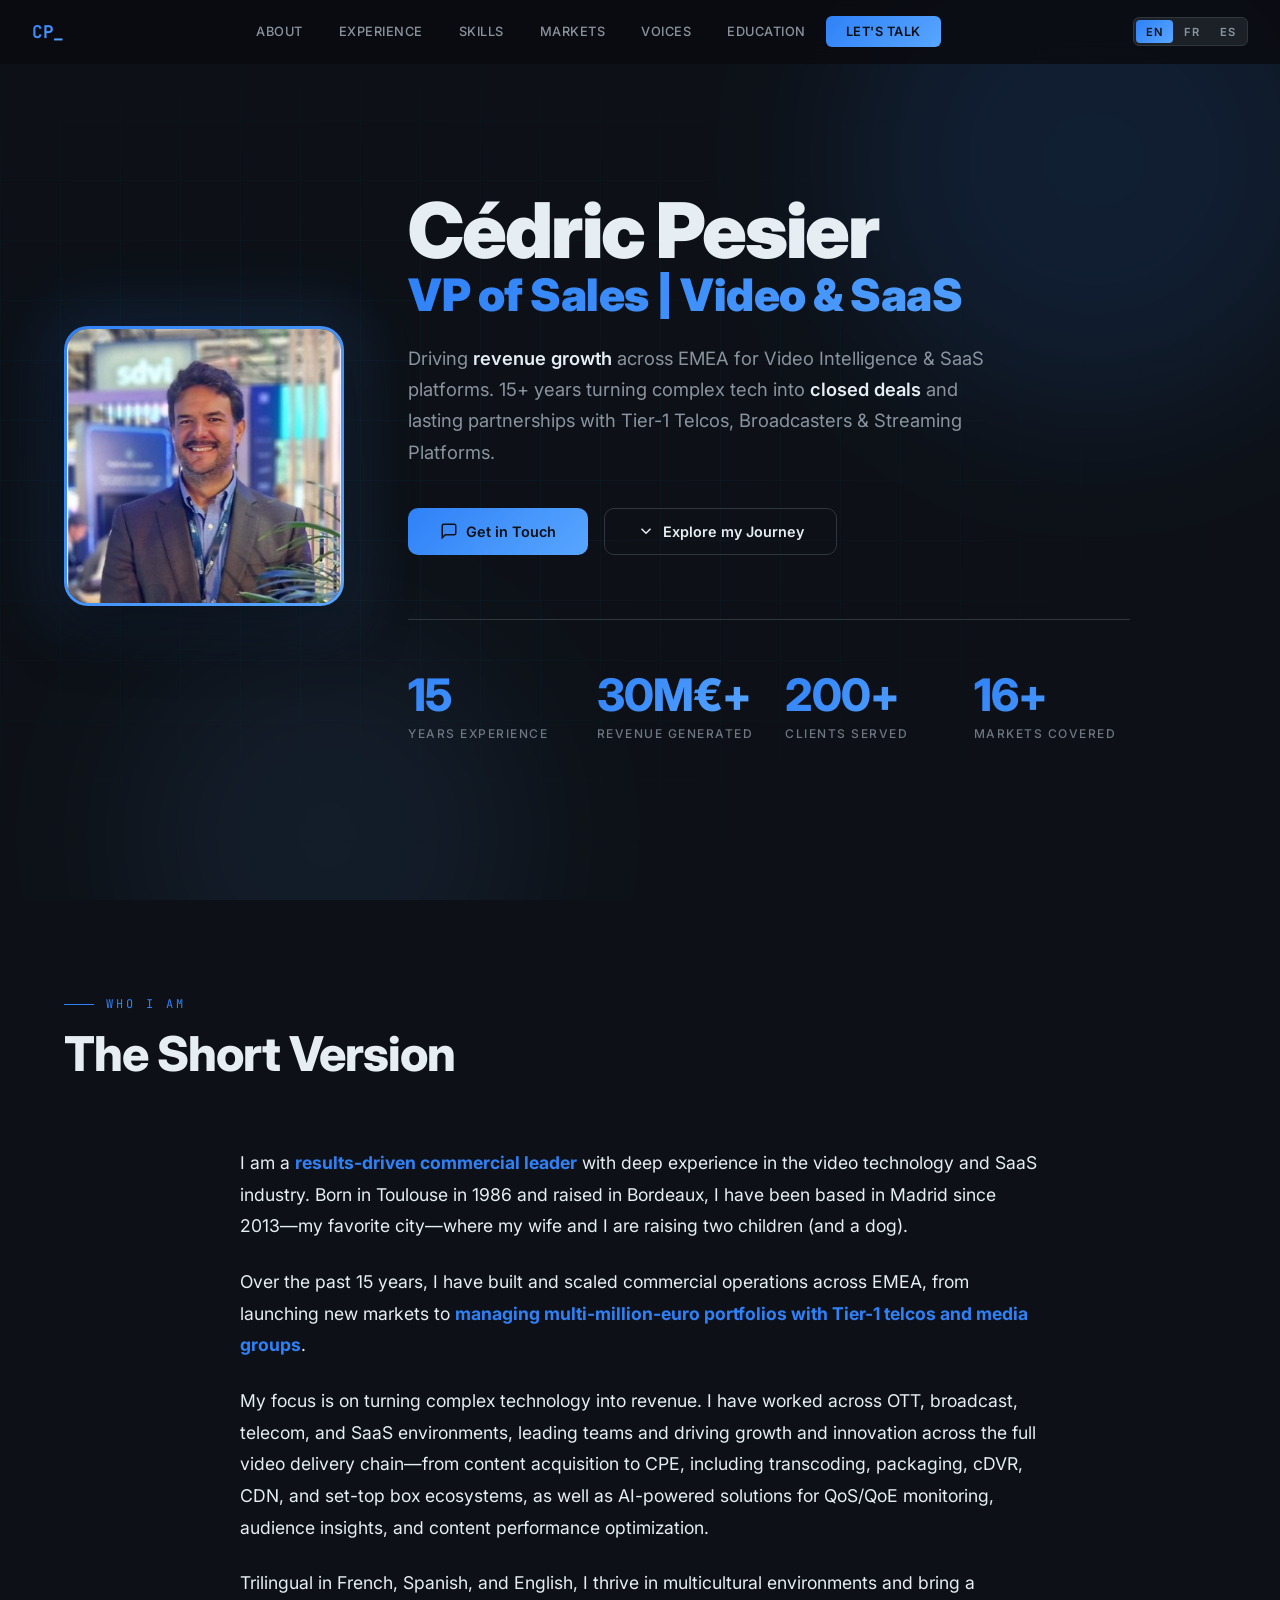
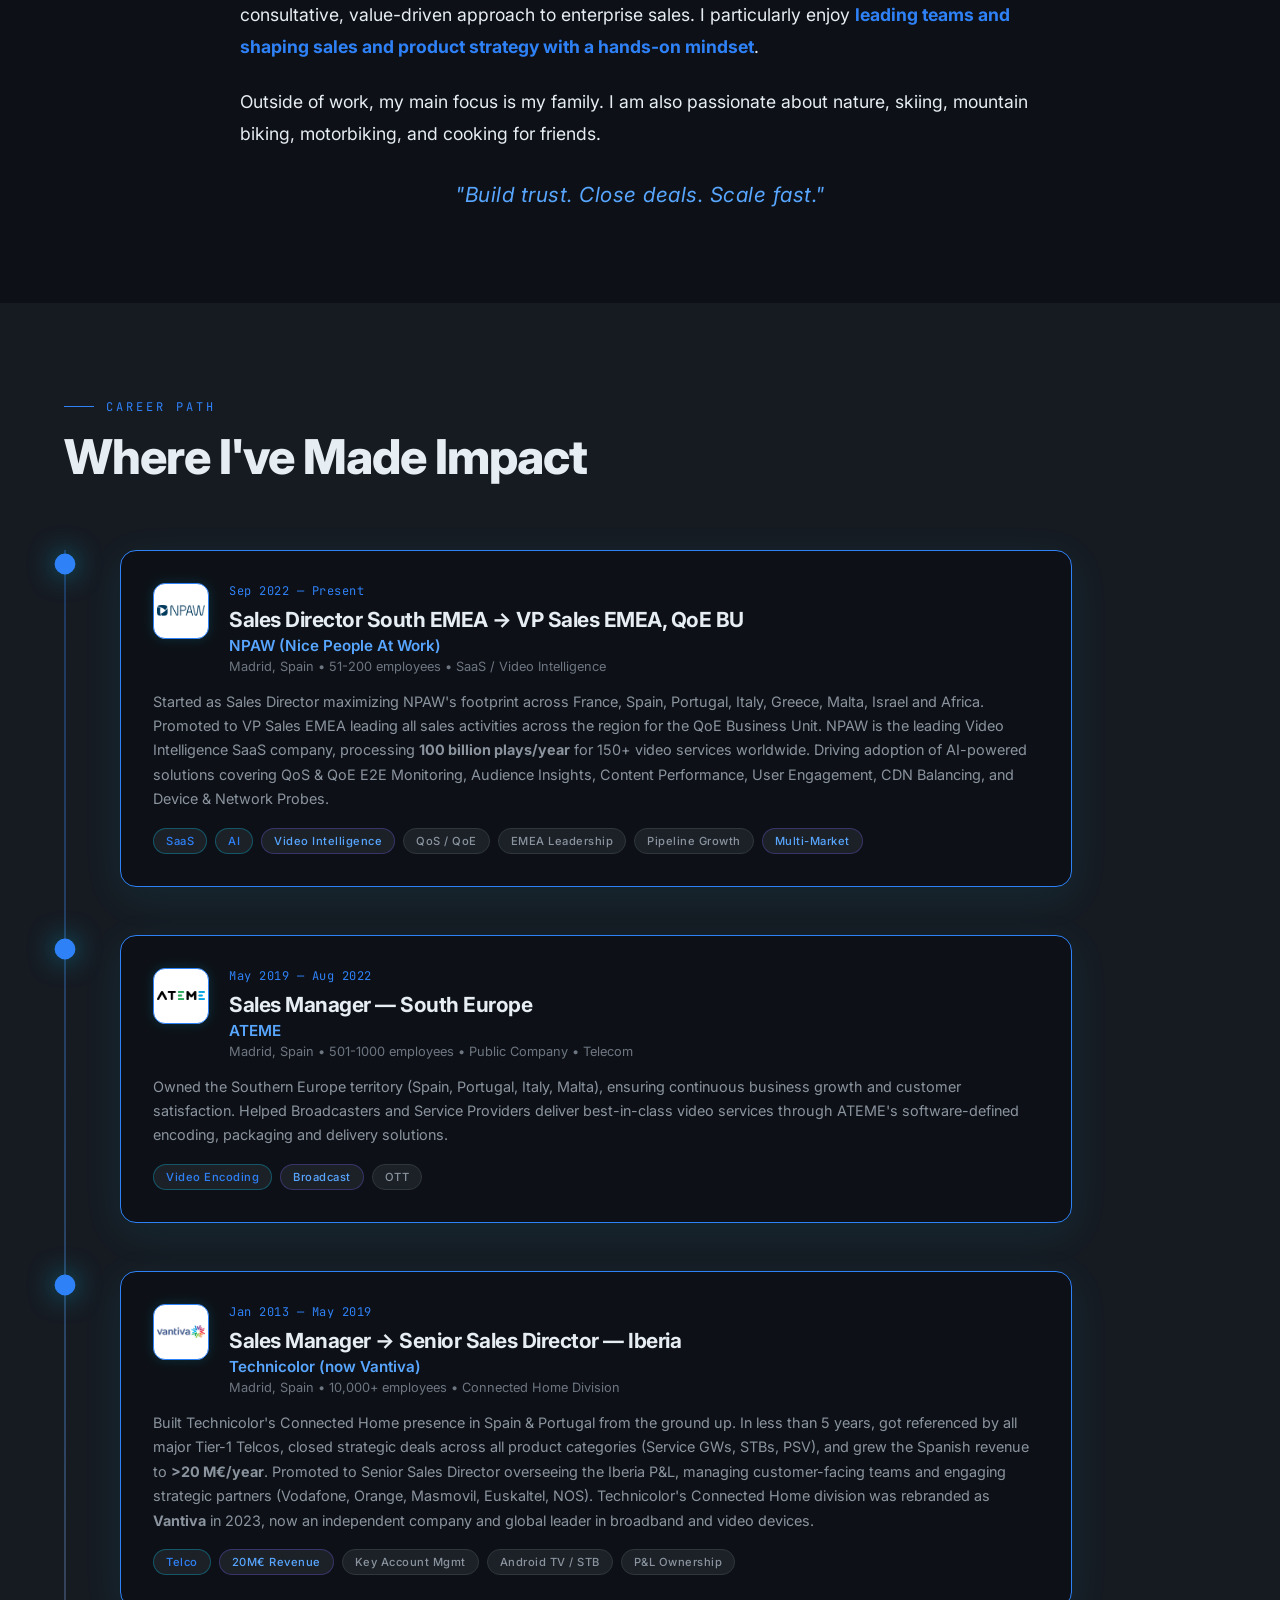
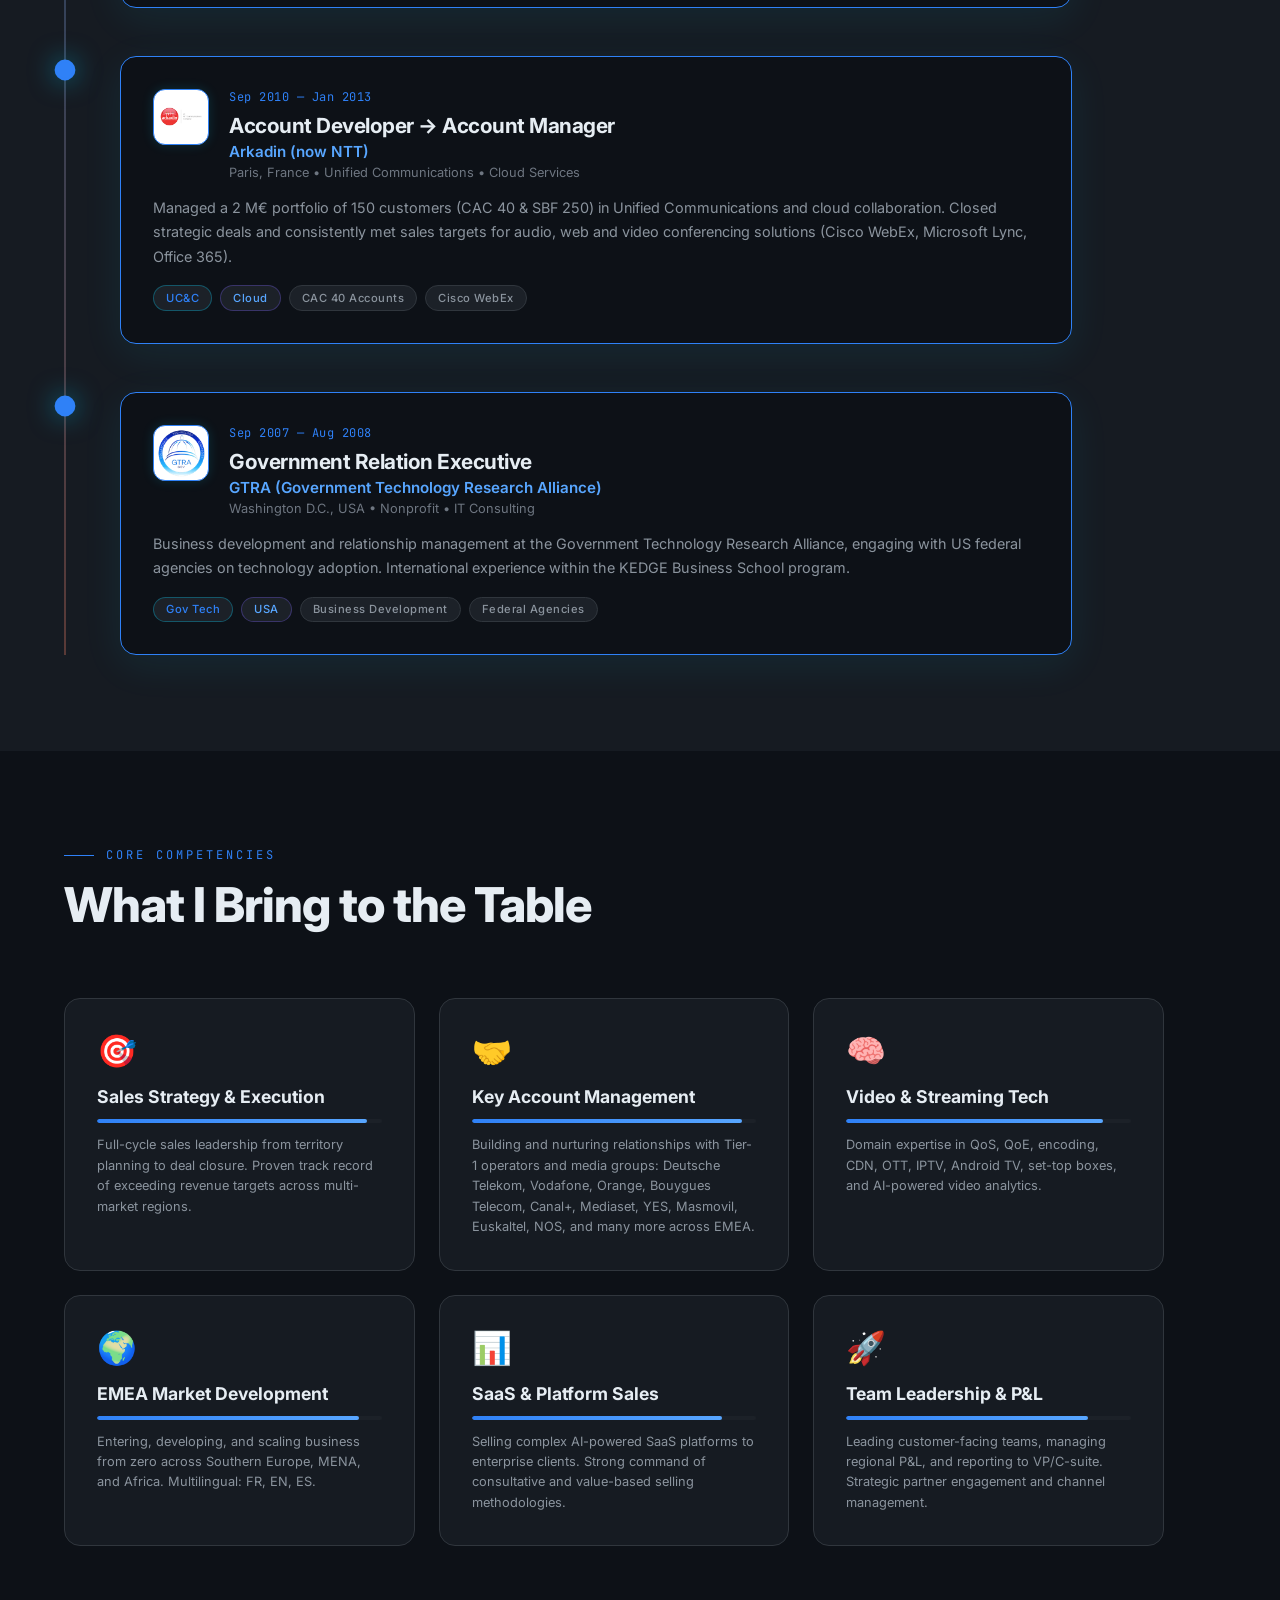
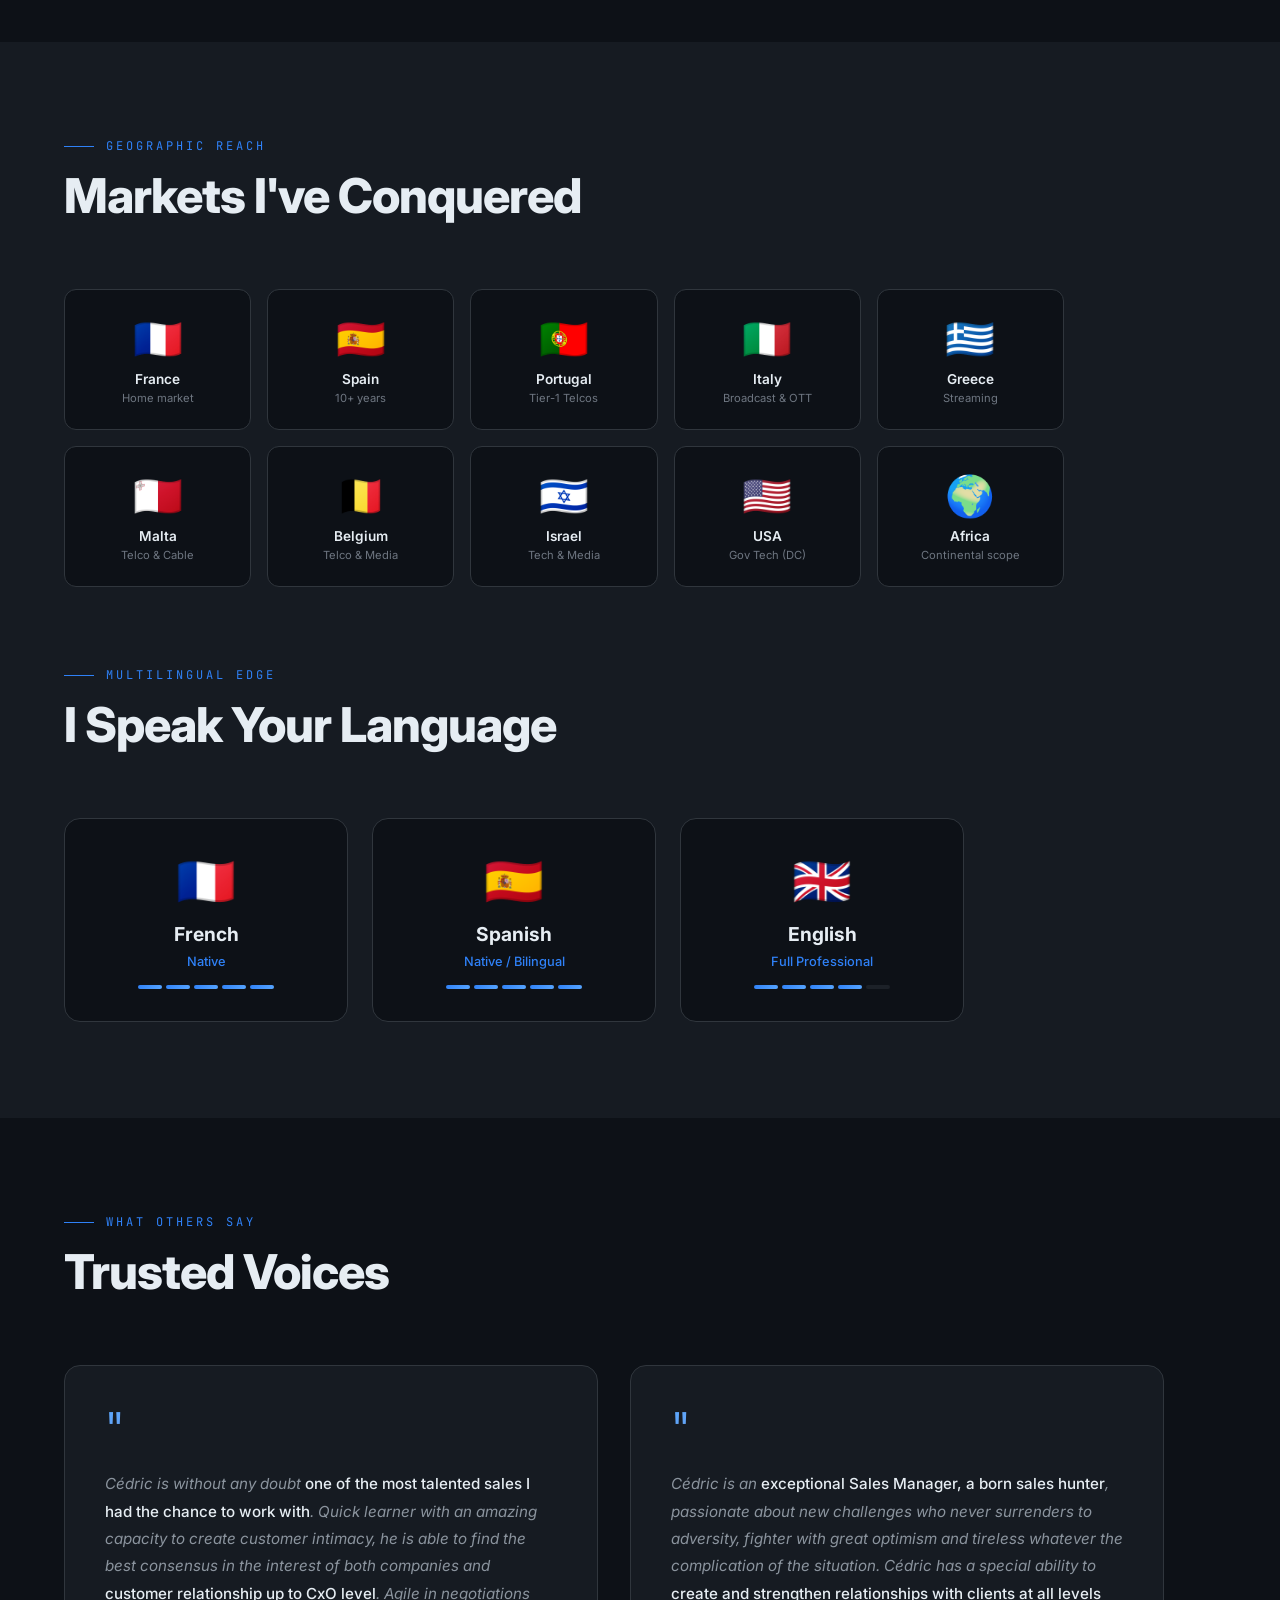
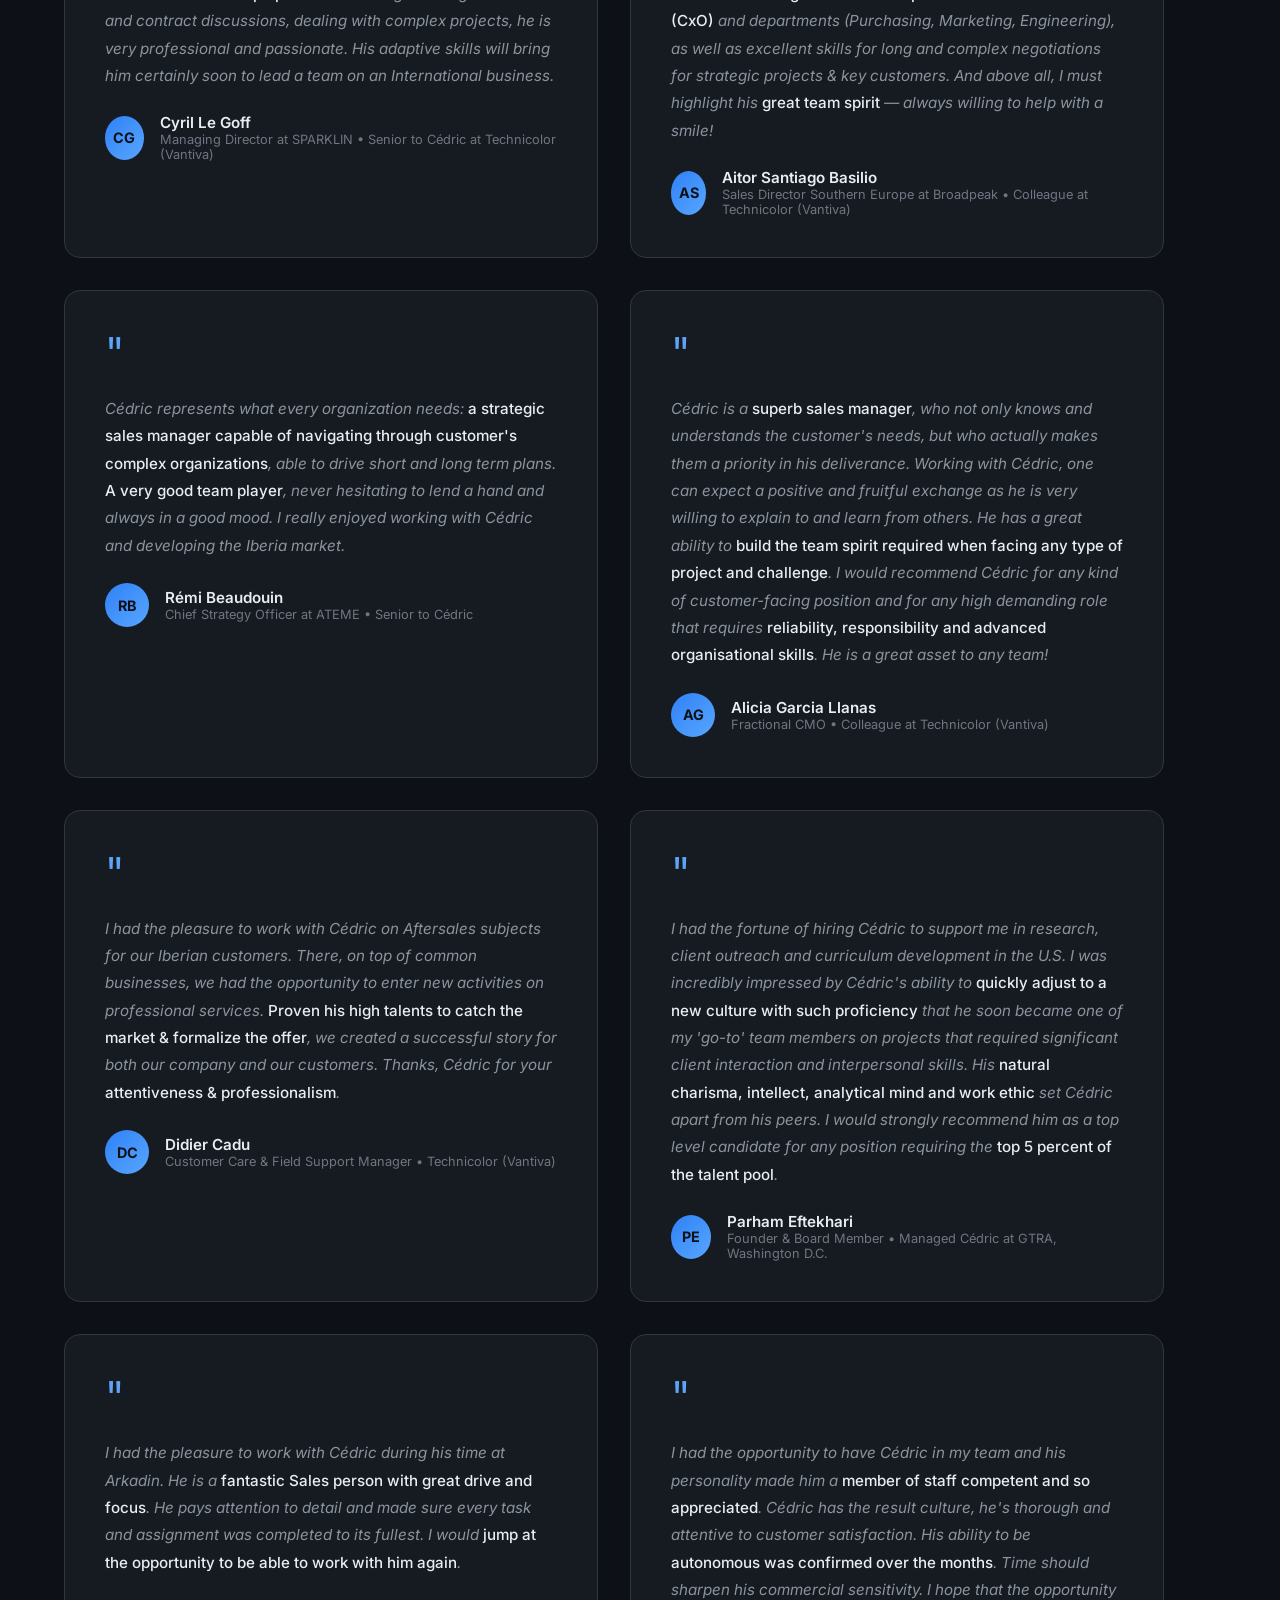
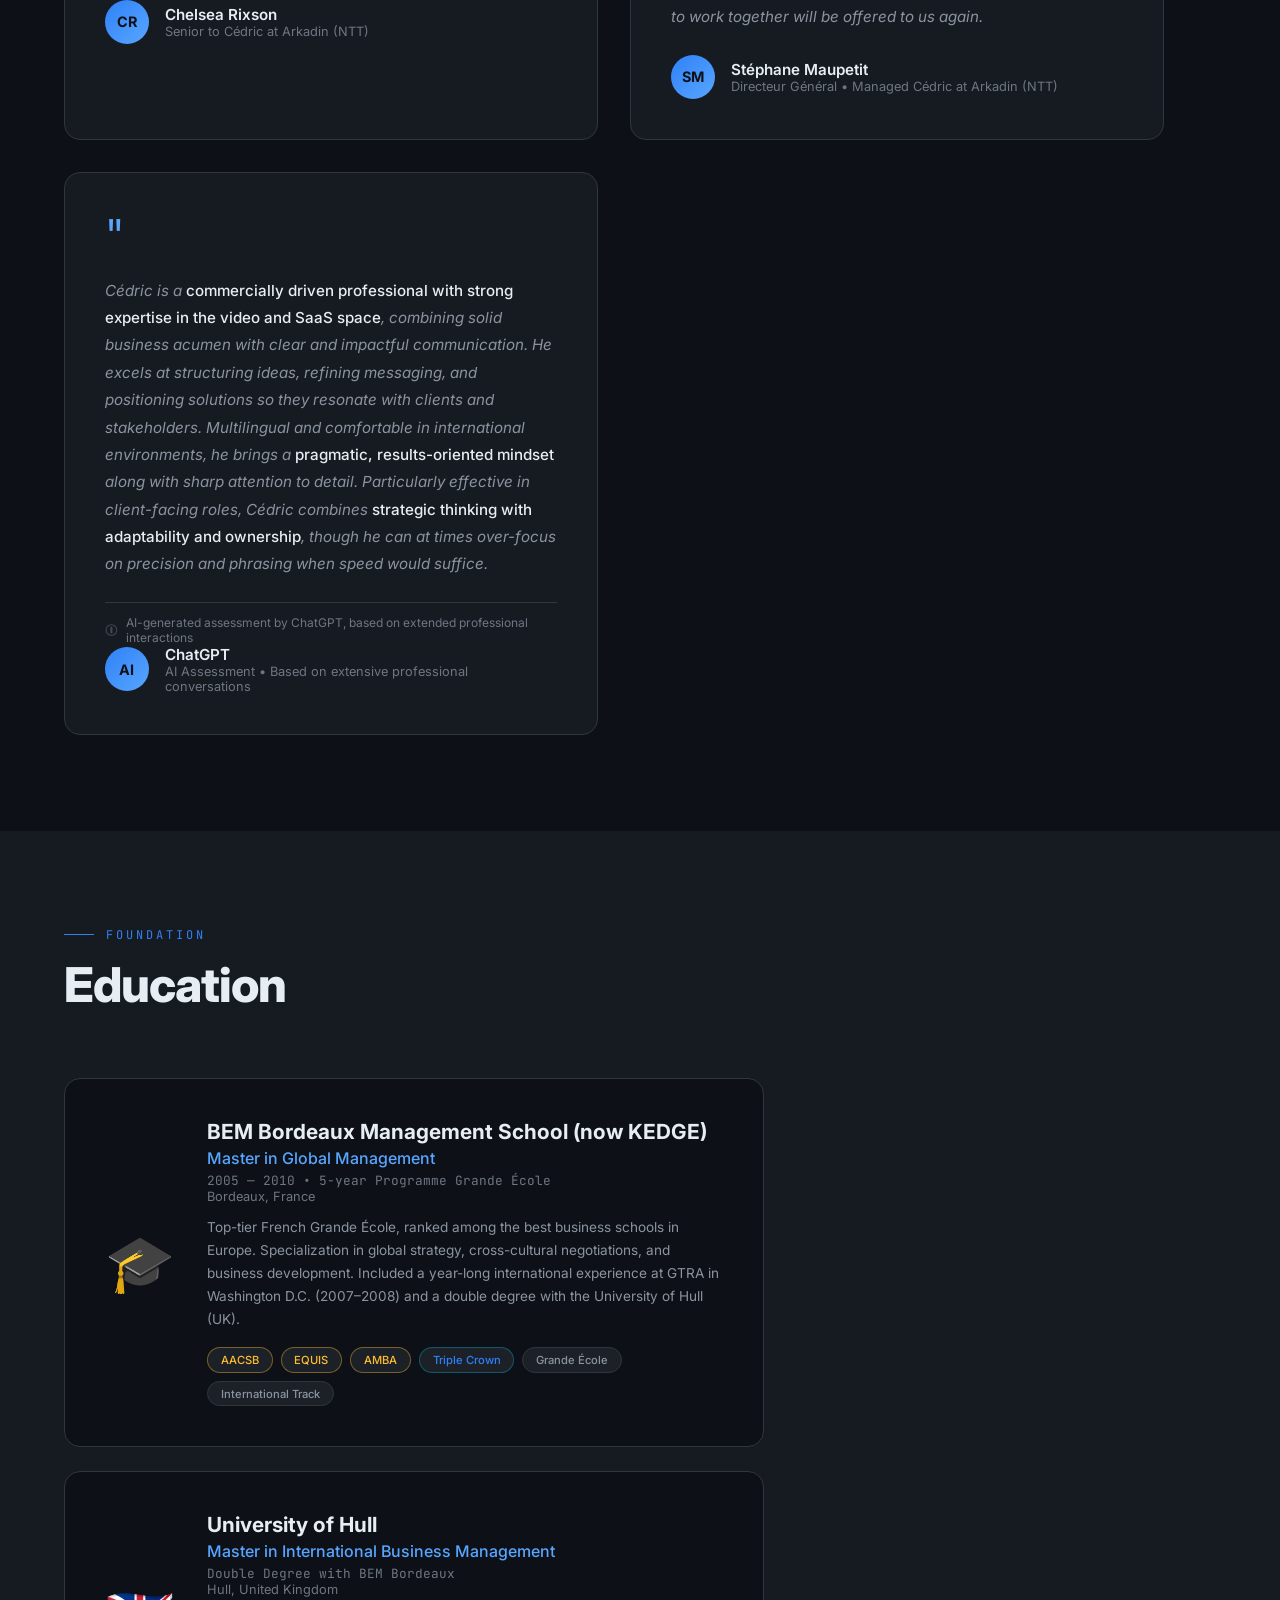
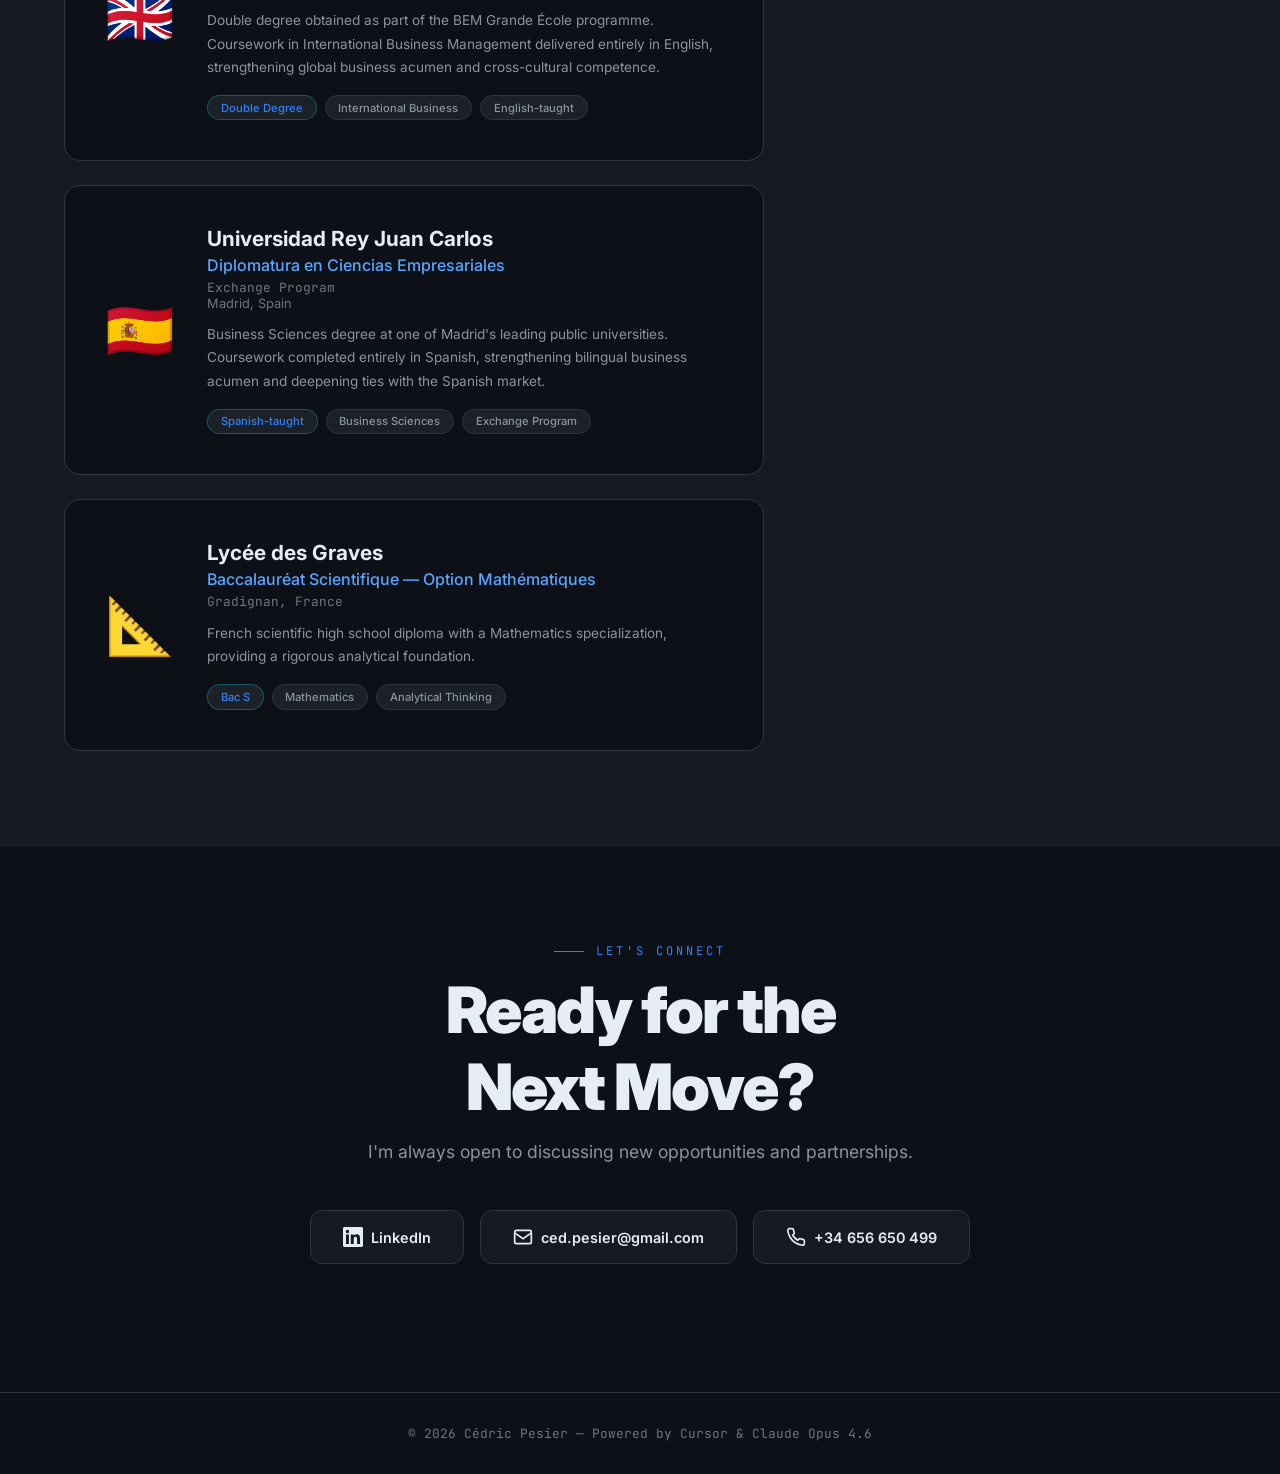
==== commit 21cf8925: "Reduce title subtitle font size to fit on single line Made-with: Cursor" ====
--- a/index.html
+++ b/index.html
@@ -263,6 +263,8 @@
   -webkit-background-clip: text;
   background-clip: text;
   -webkit-text-fill-color: transparent;
+  font-size: clamp(1.6rem, 3.5vw, 3rem);
+  letter-spacing: -0.5px;
 }
 
 .hero-sub {
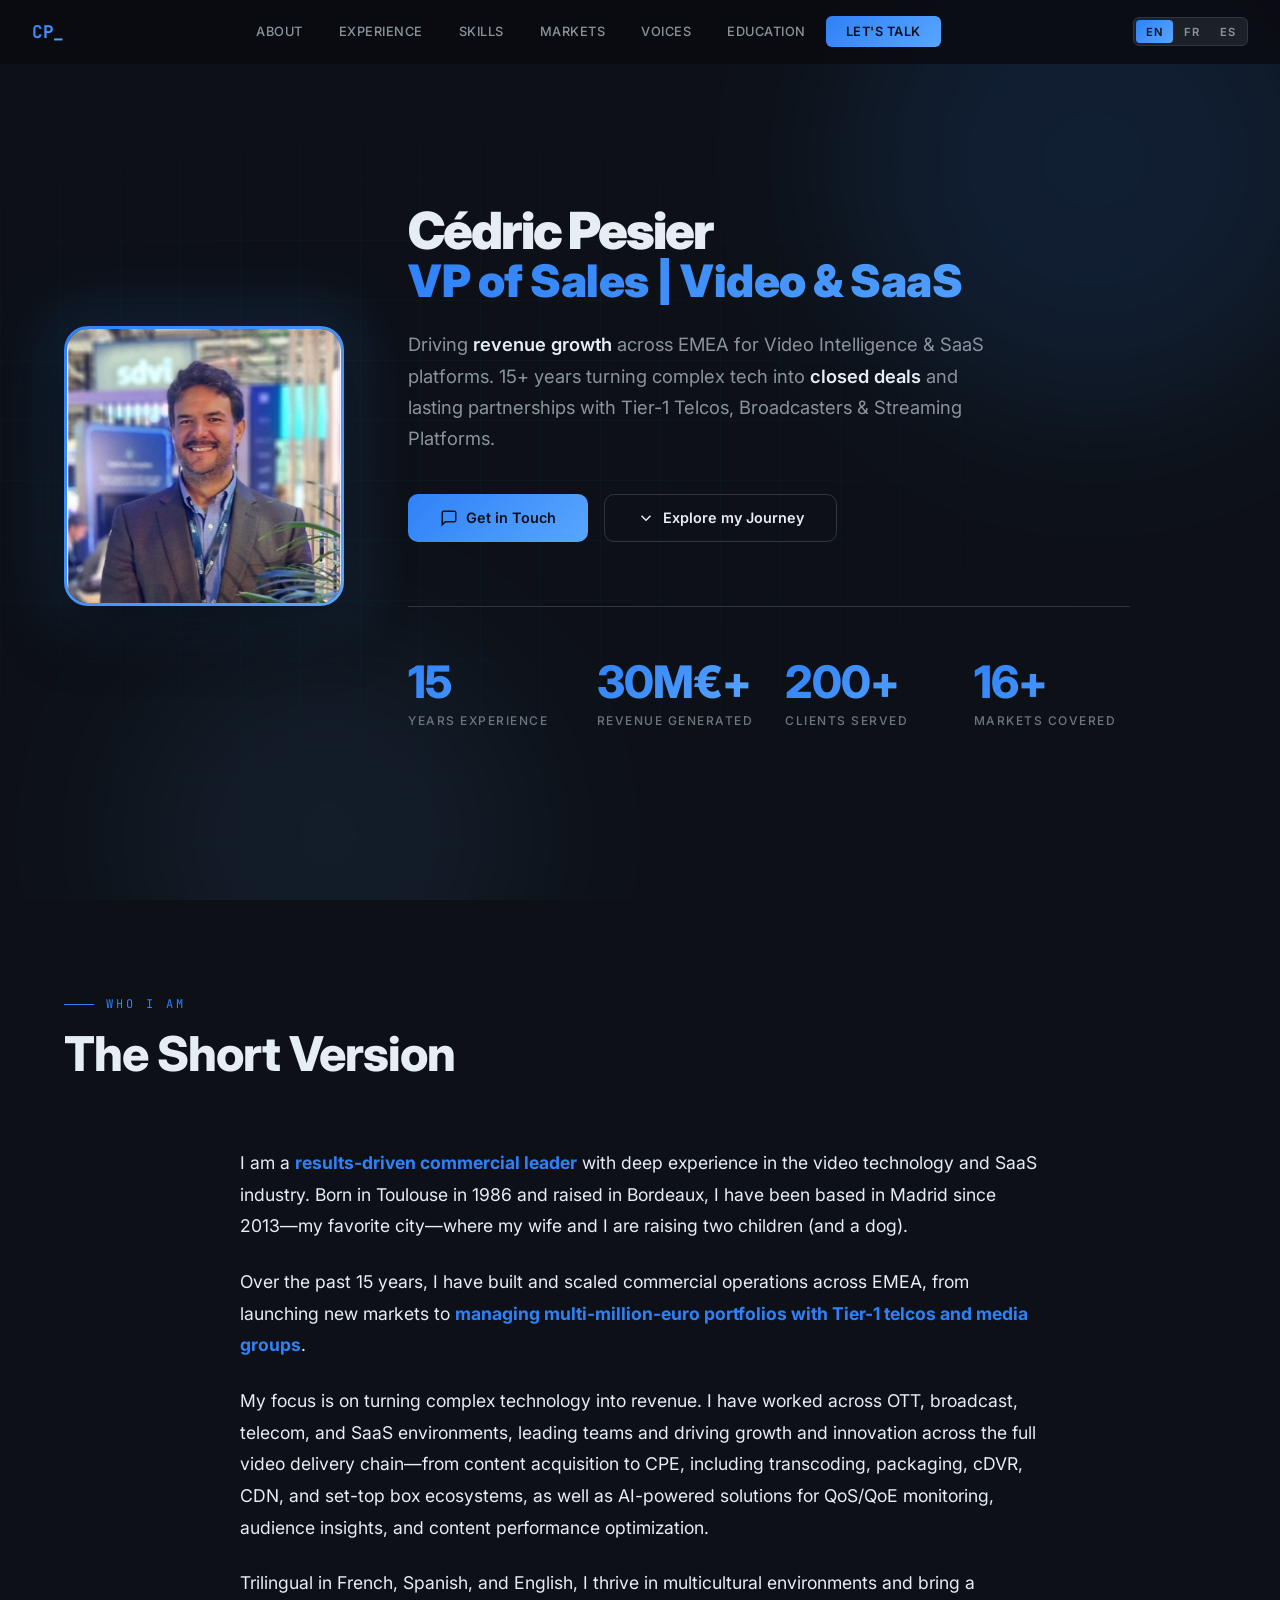
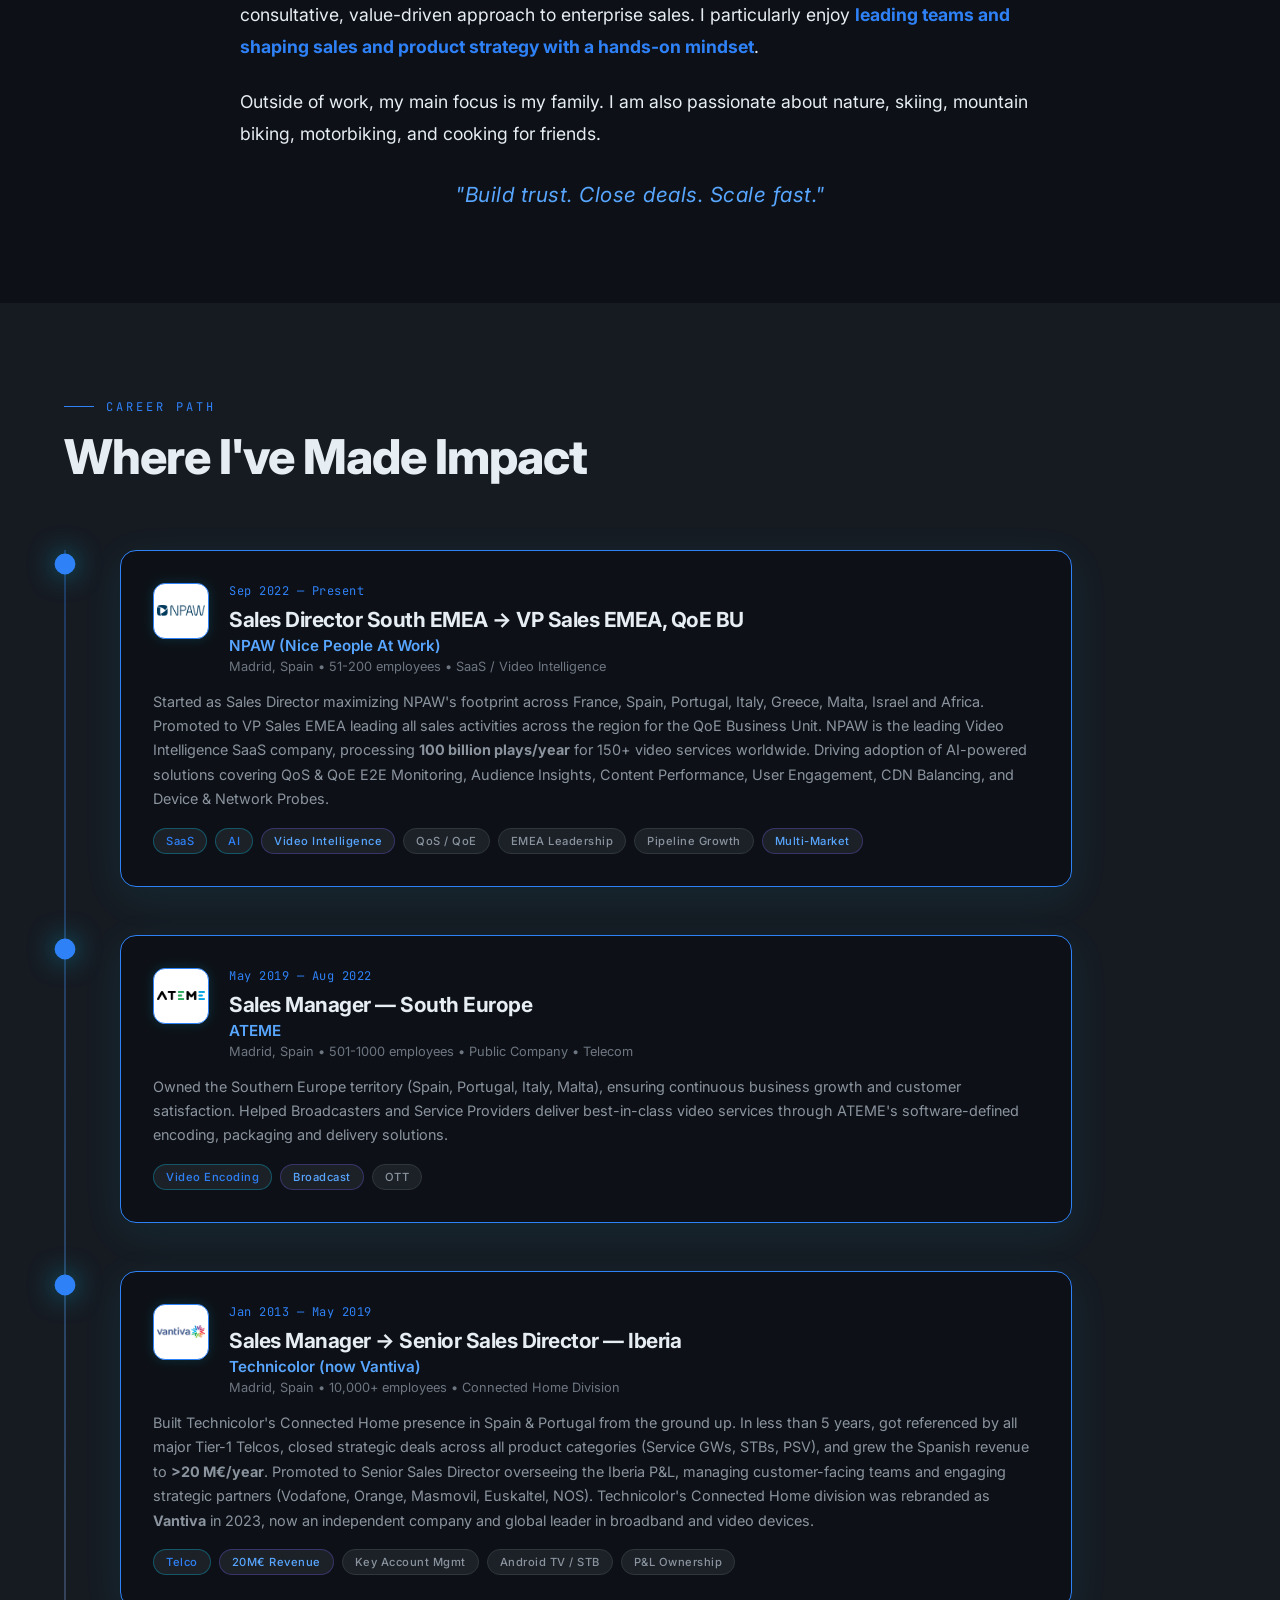
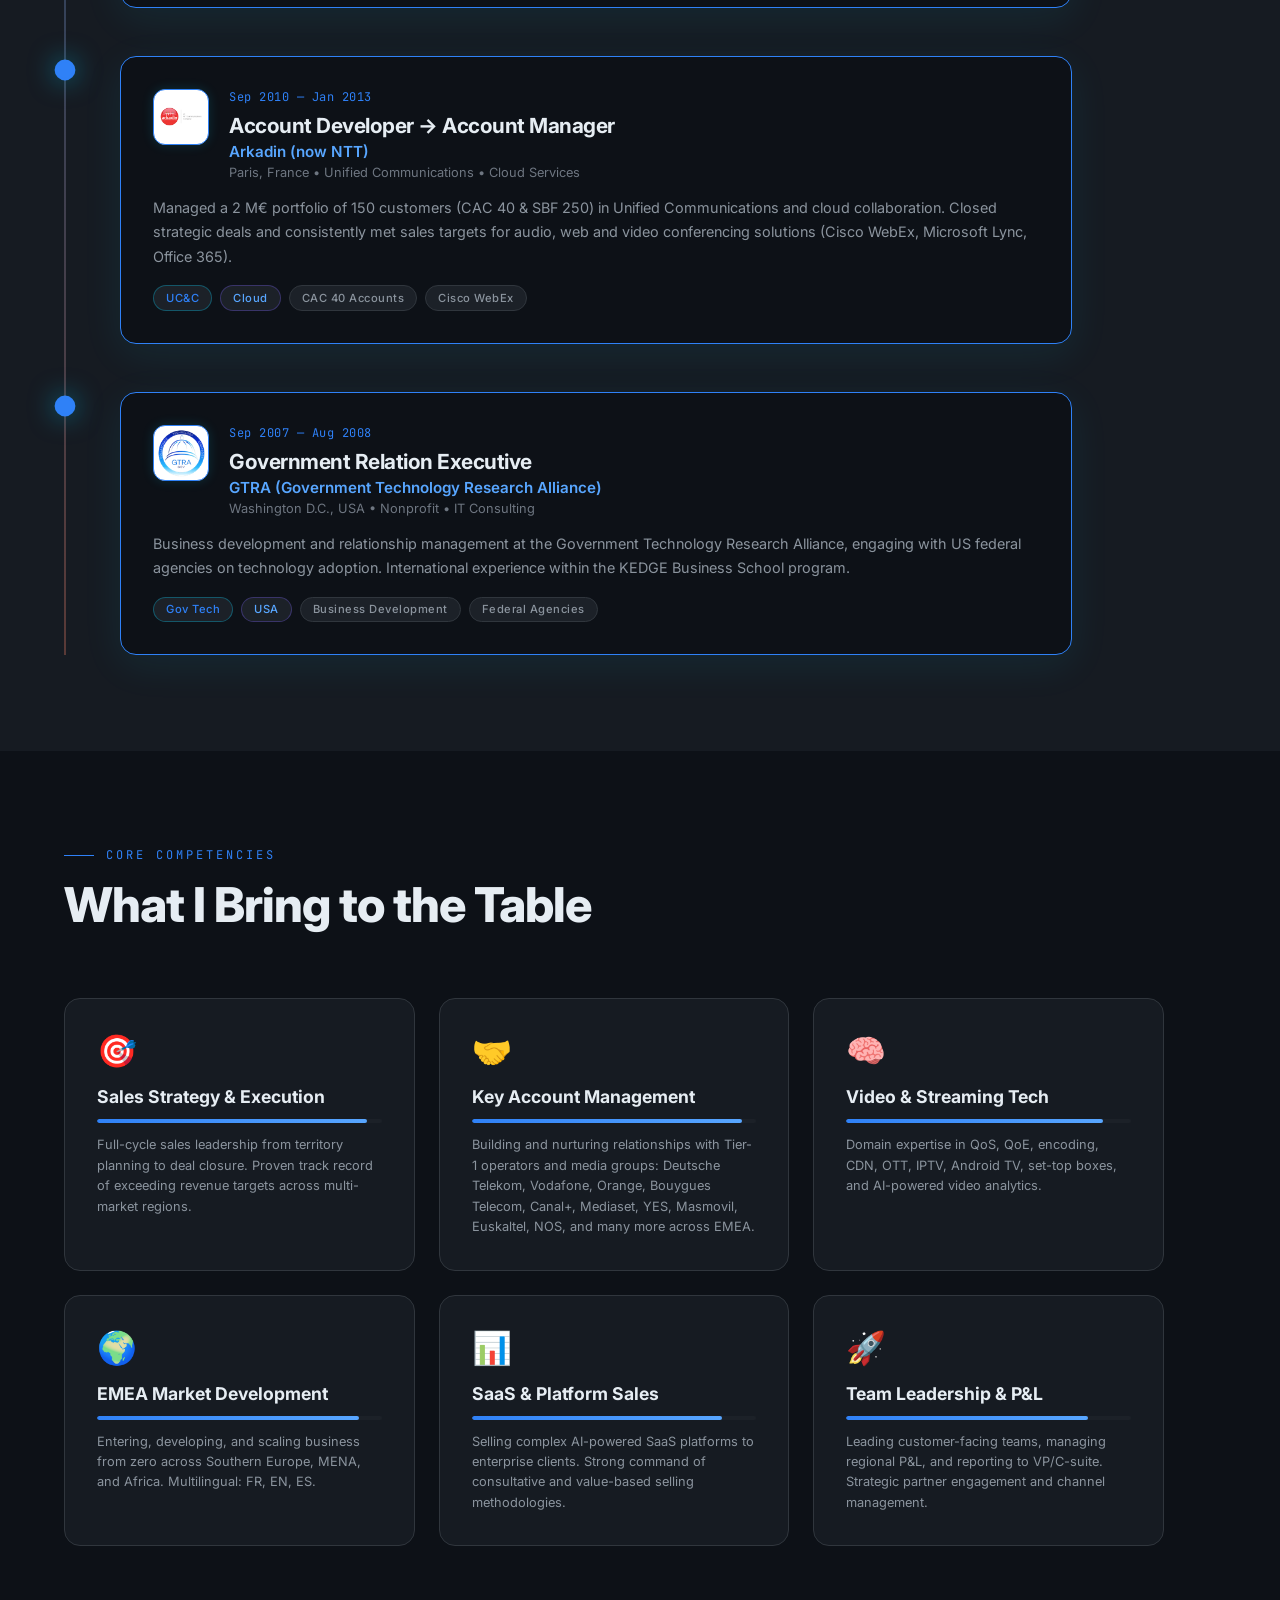
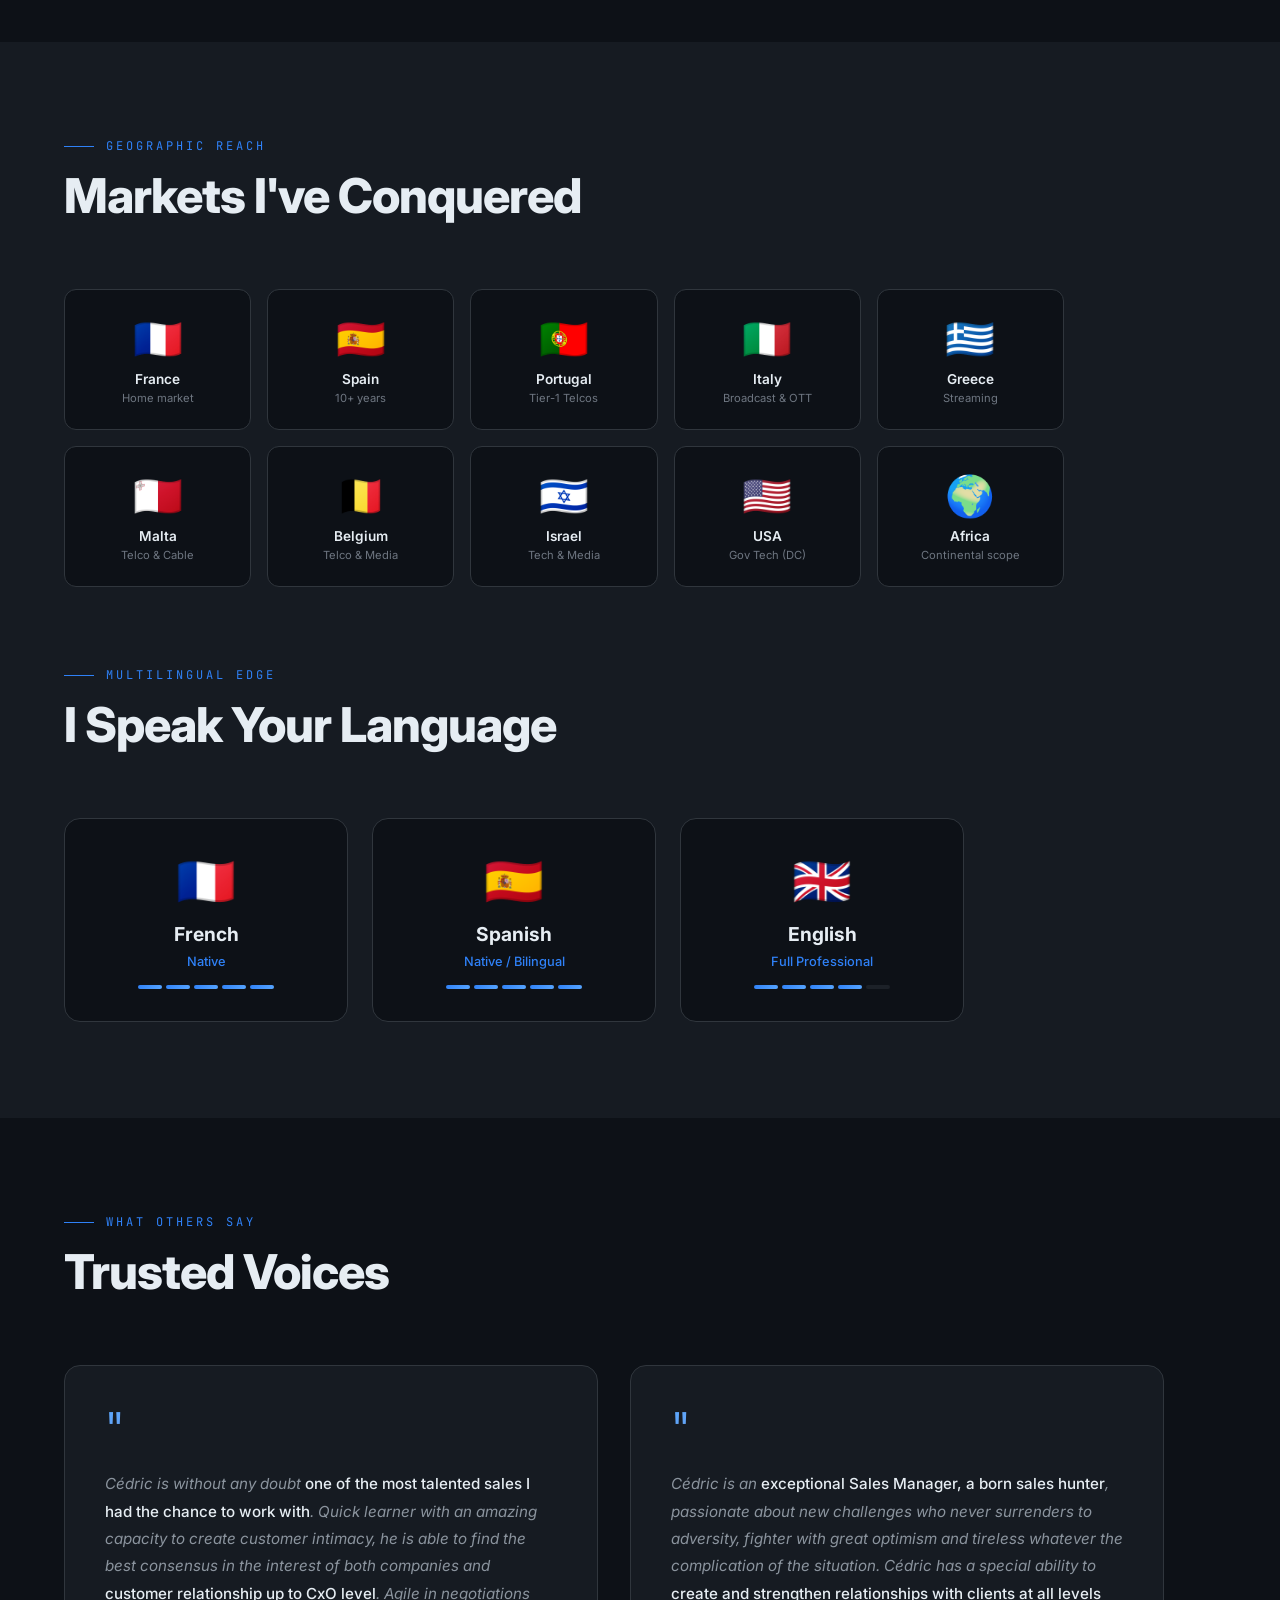
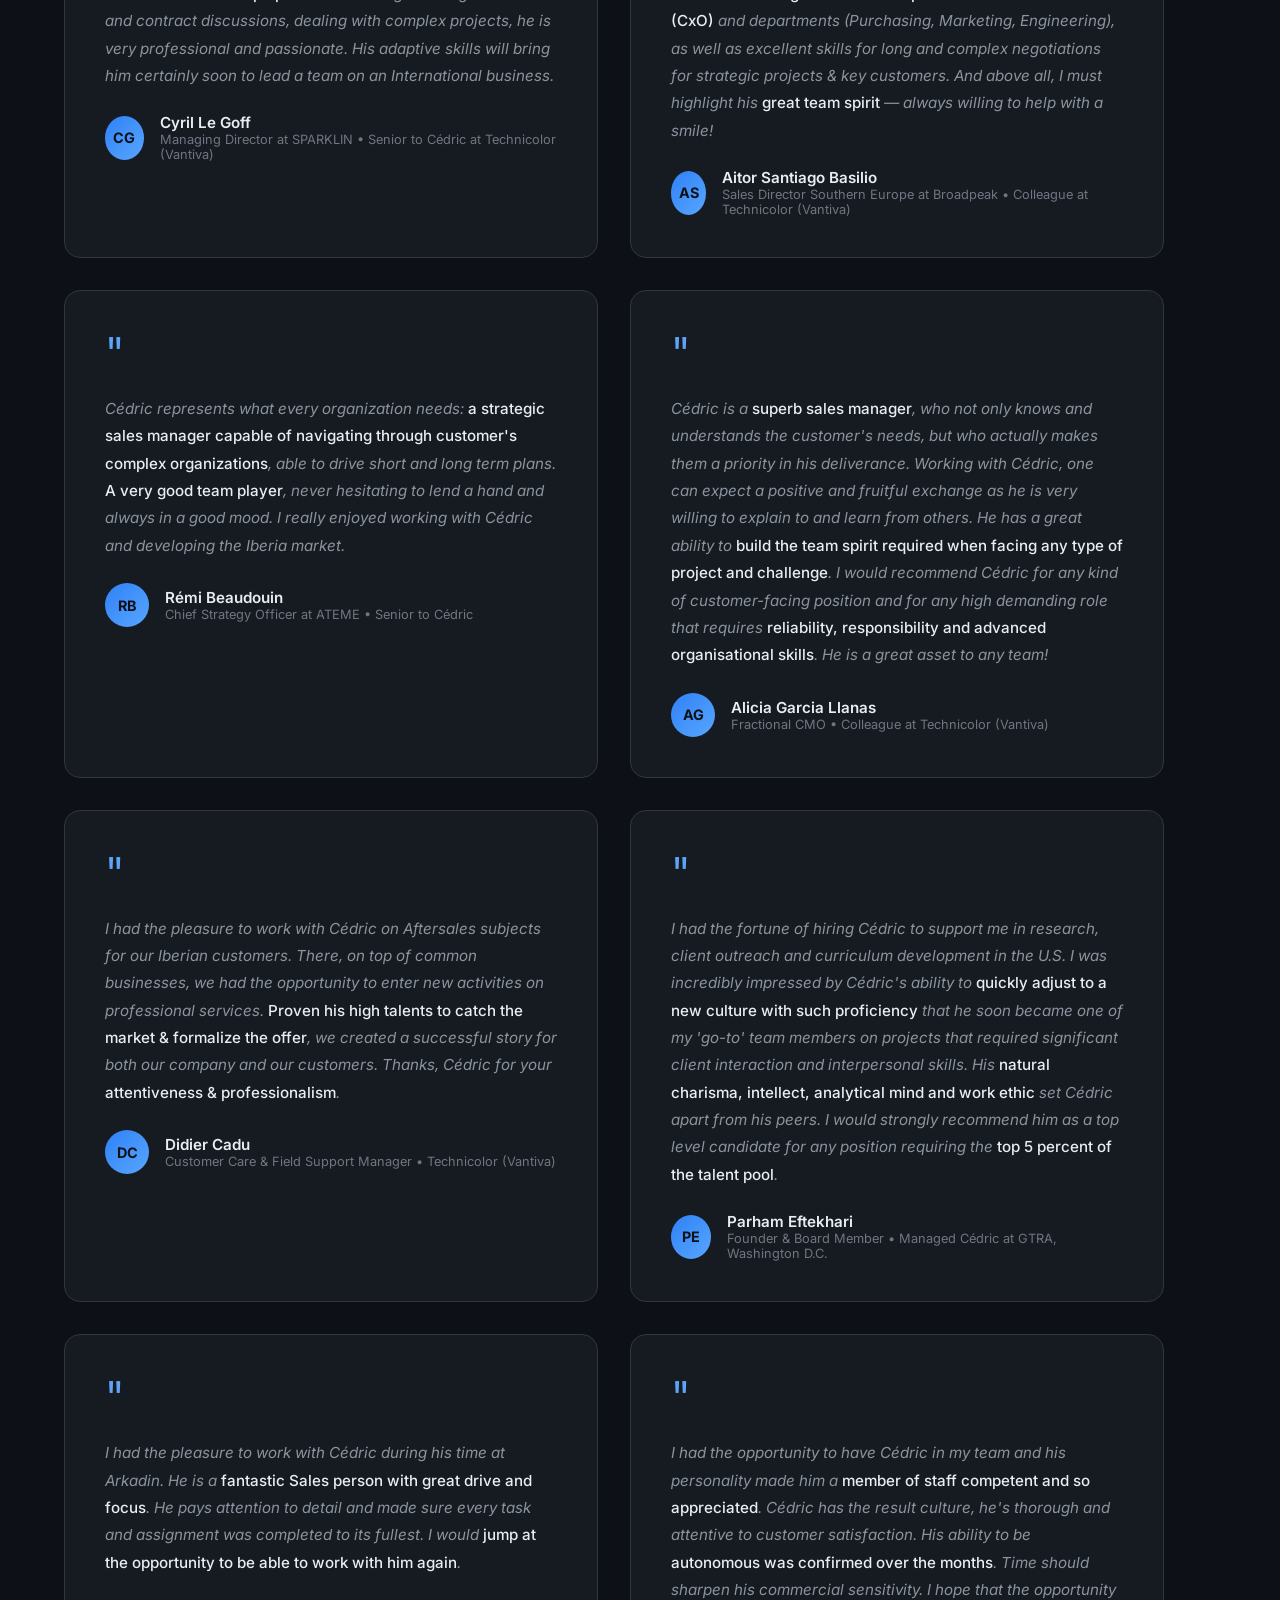
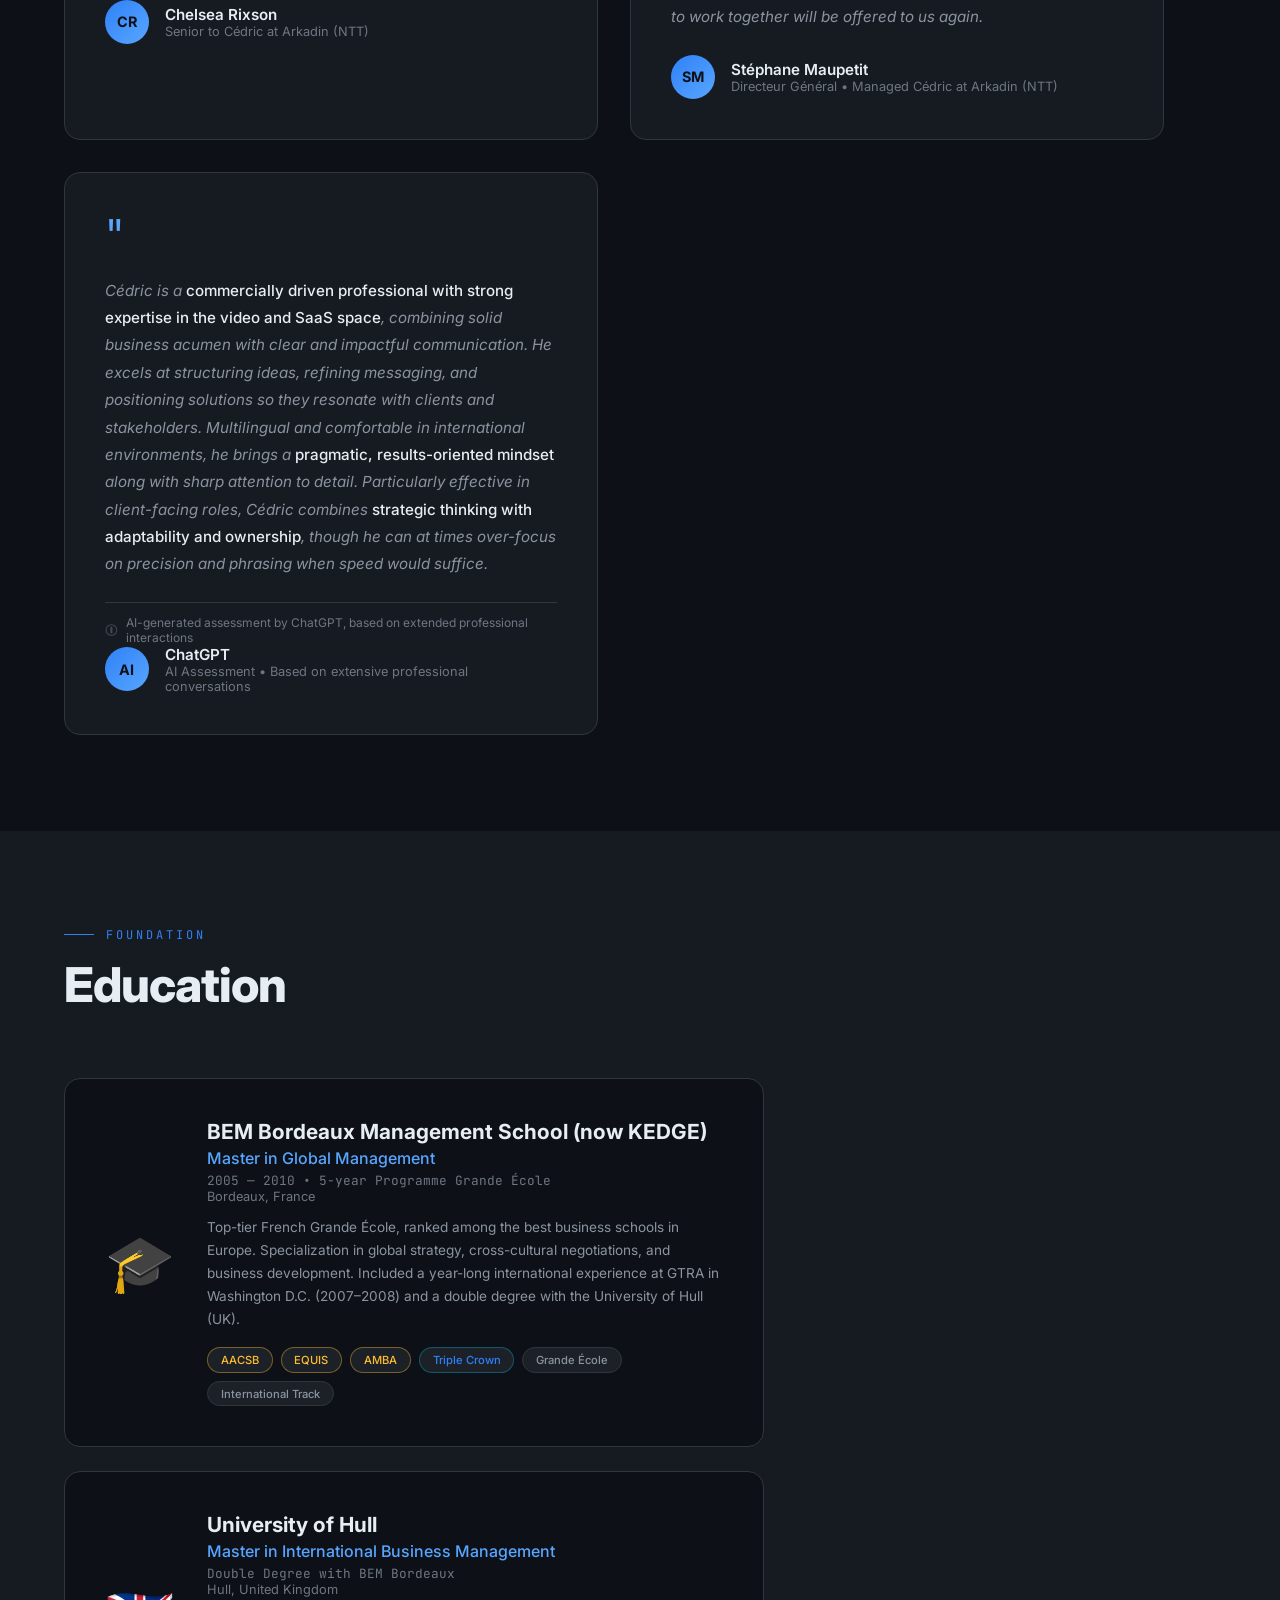
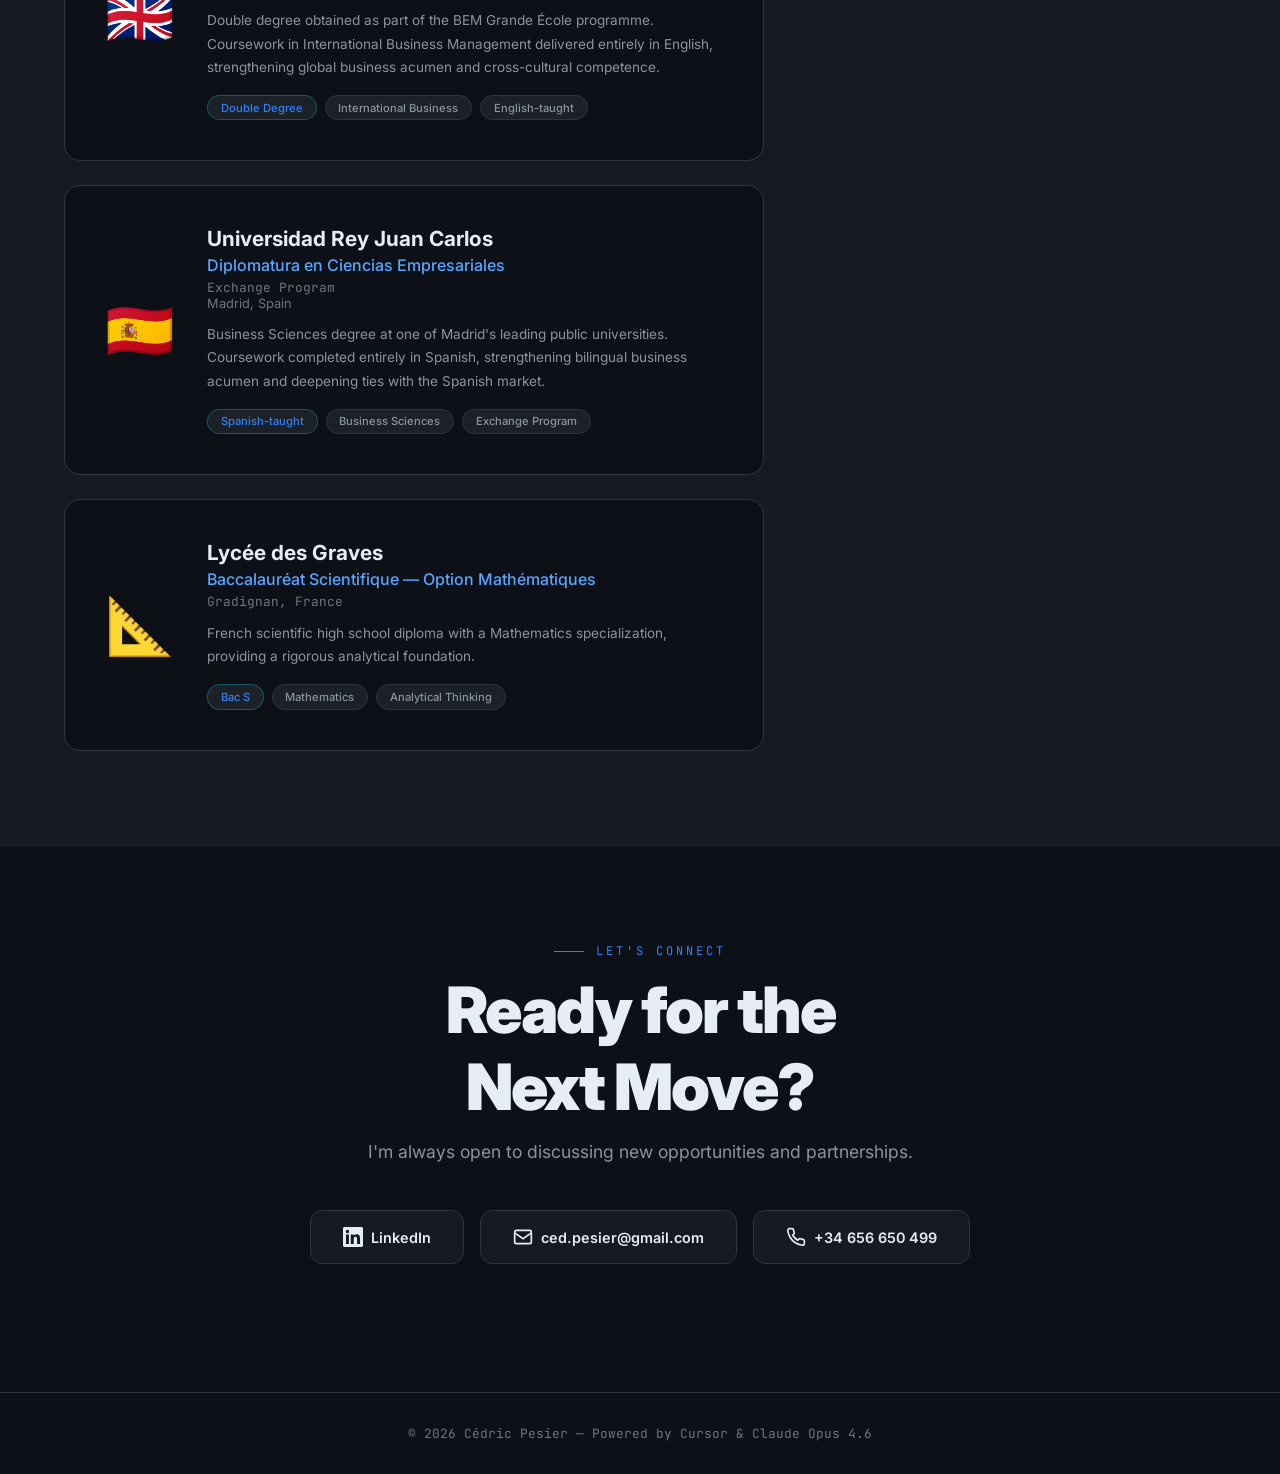
==== commit a8e57fcf: "Reduce name font size to better match subtitle style Made-with: Cursor" ====
--- a/index.html
+++ b/index.html
@@ -257,6 +257,10 @@
 }
 
 .hero h1 .line { display: block; }
+
+.hero h1 .line:first-child {
+  font-size: clamp(2rem, 4vw, 3.5rem);
+}
 
 .hero h1 .gradient-text {
   background: var(--gradient);
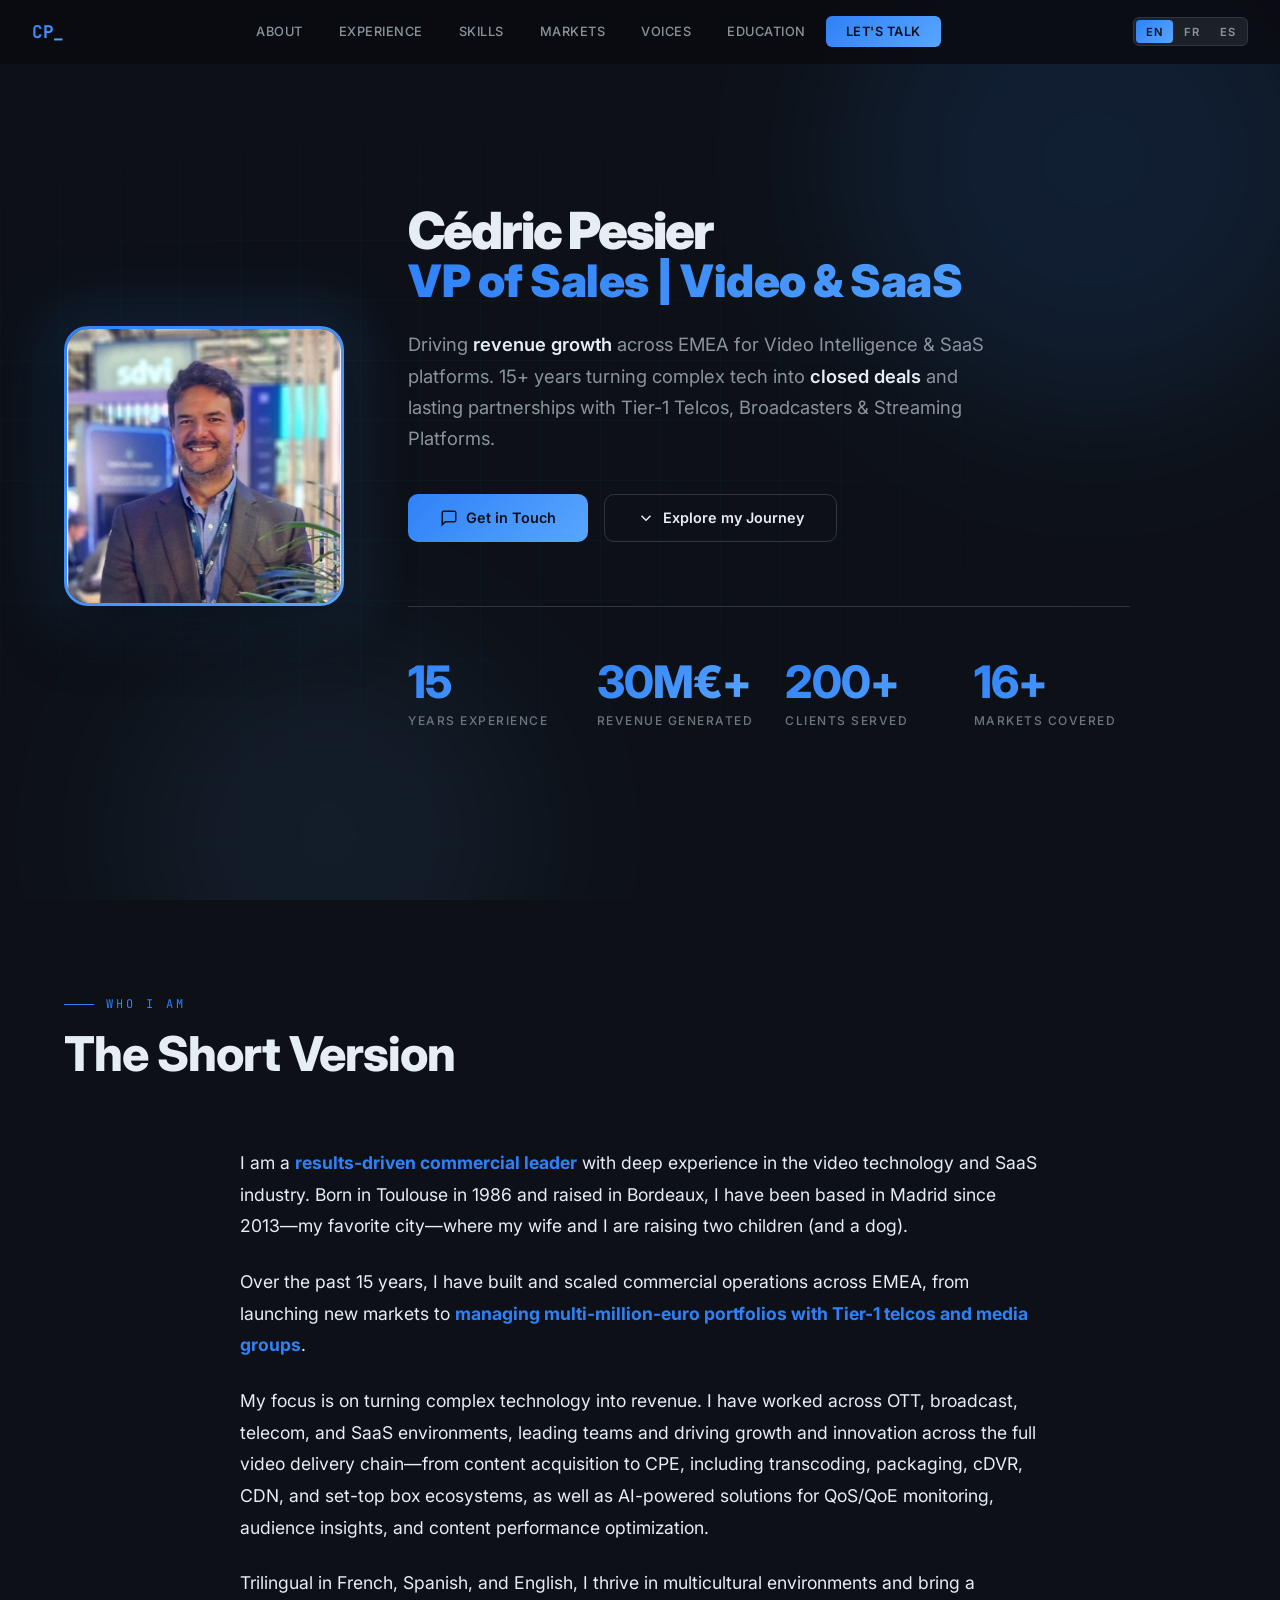
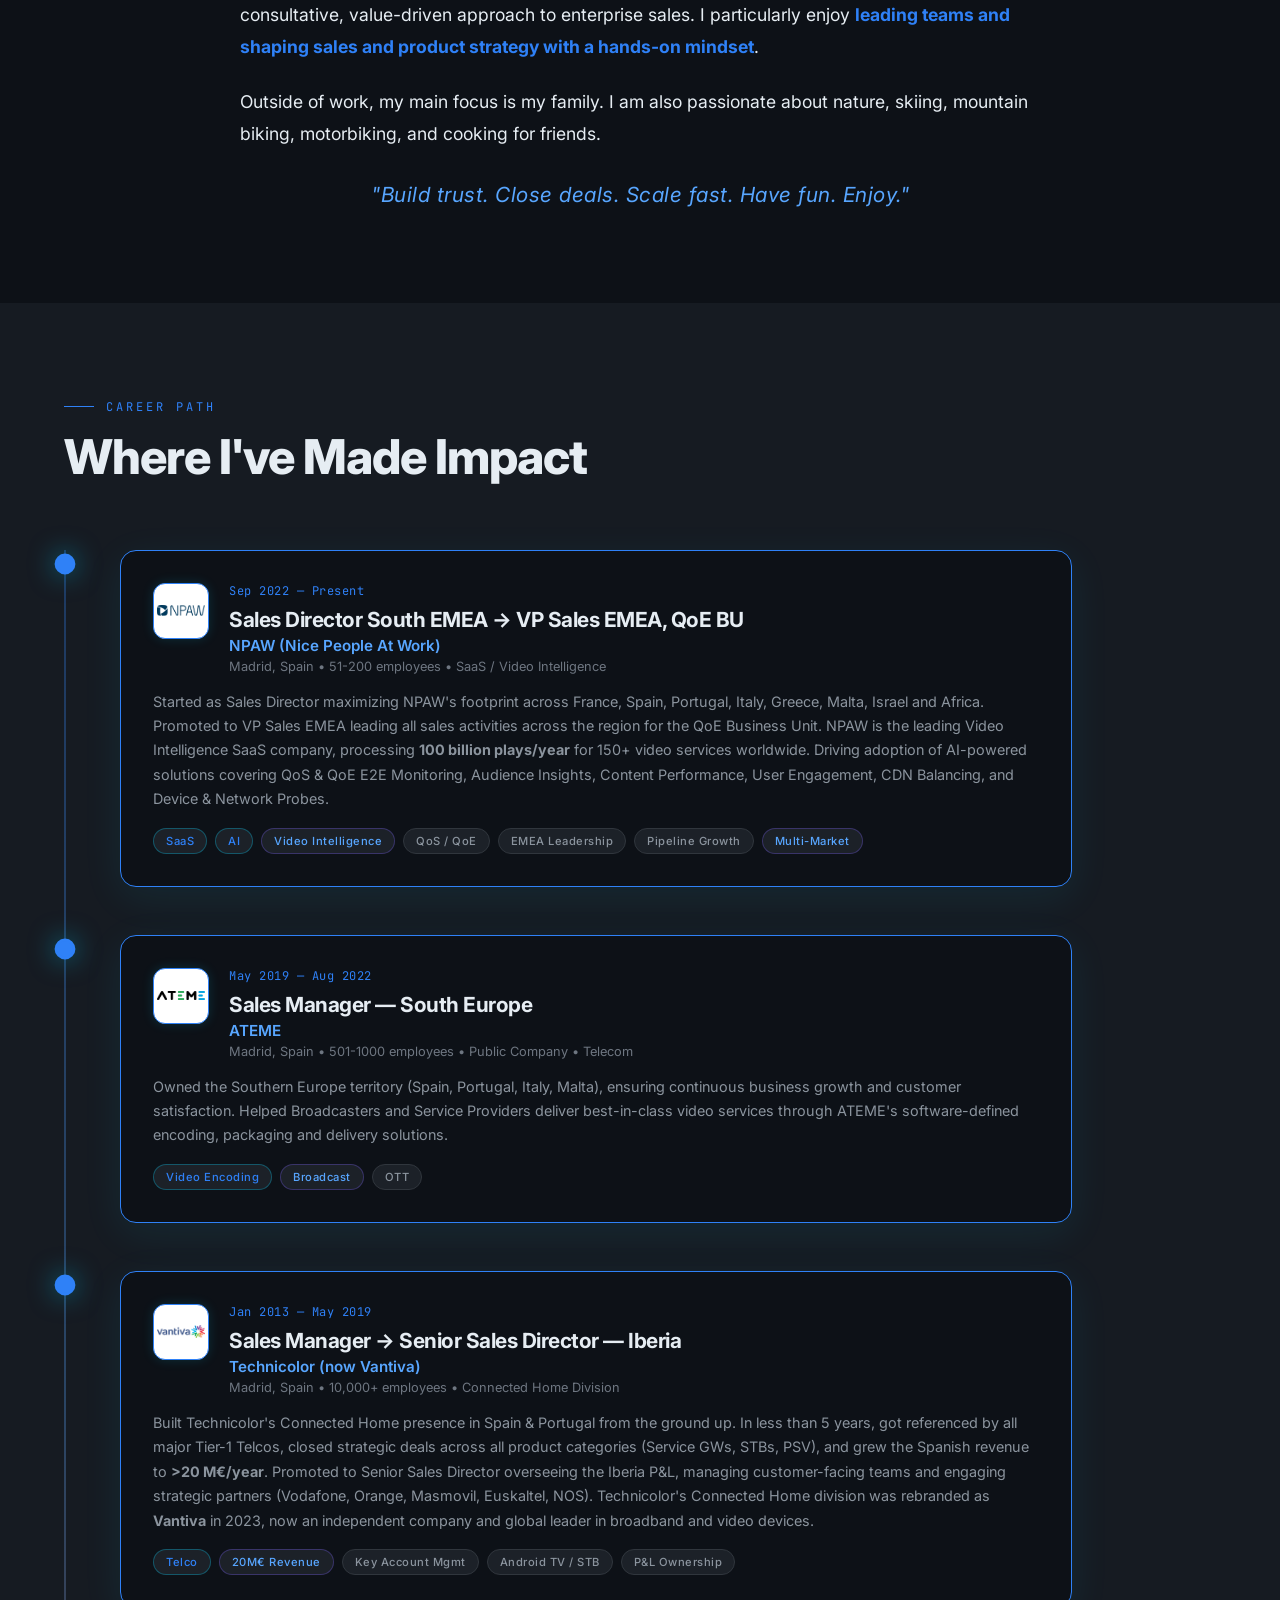
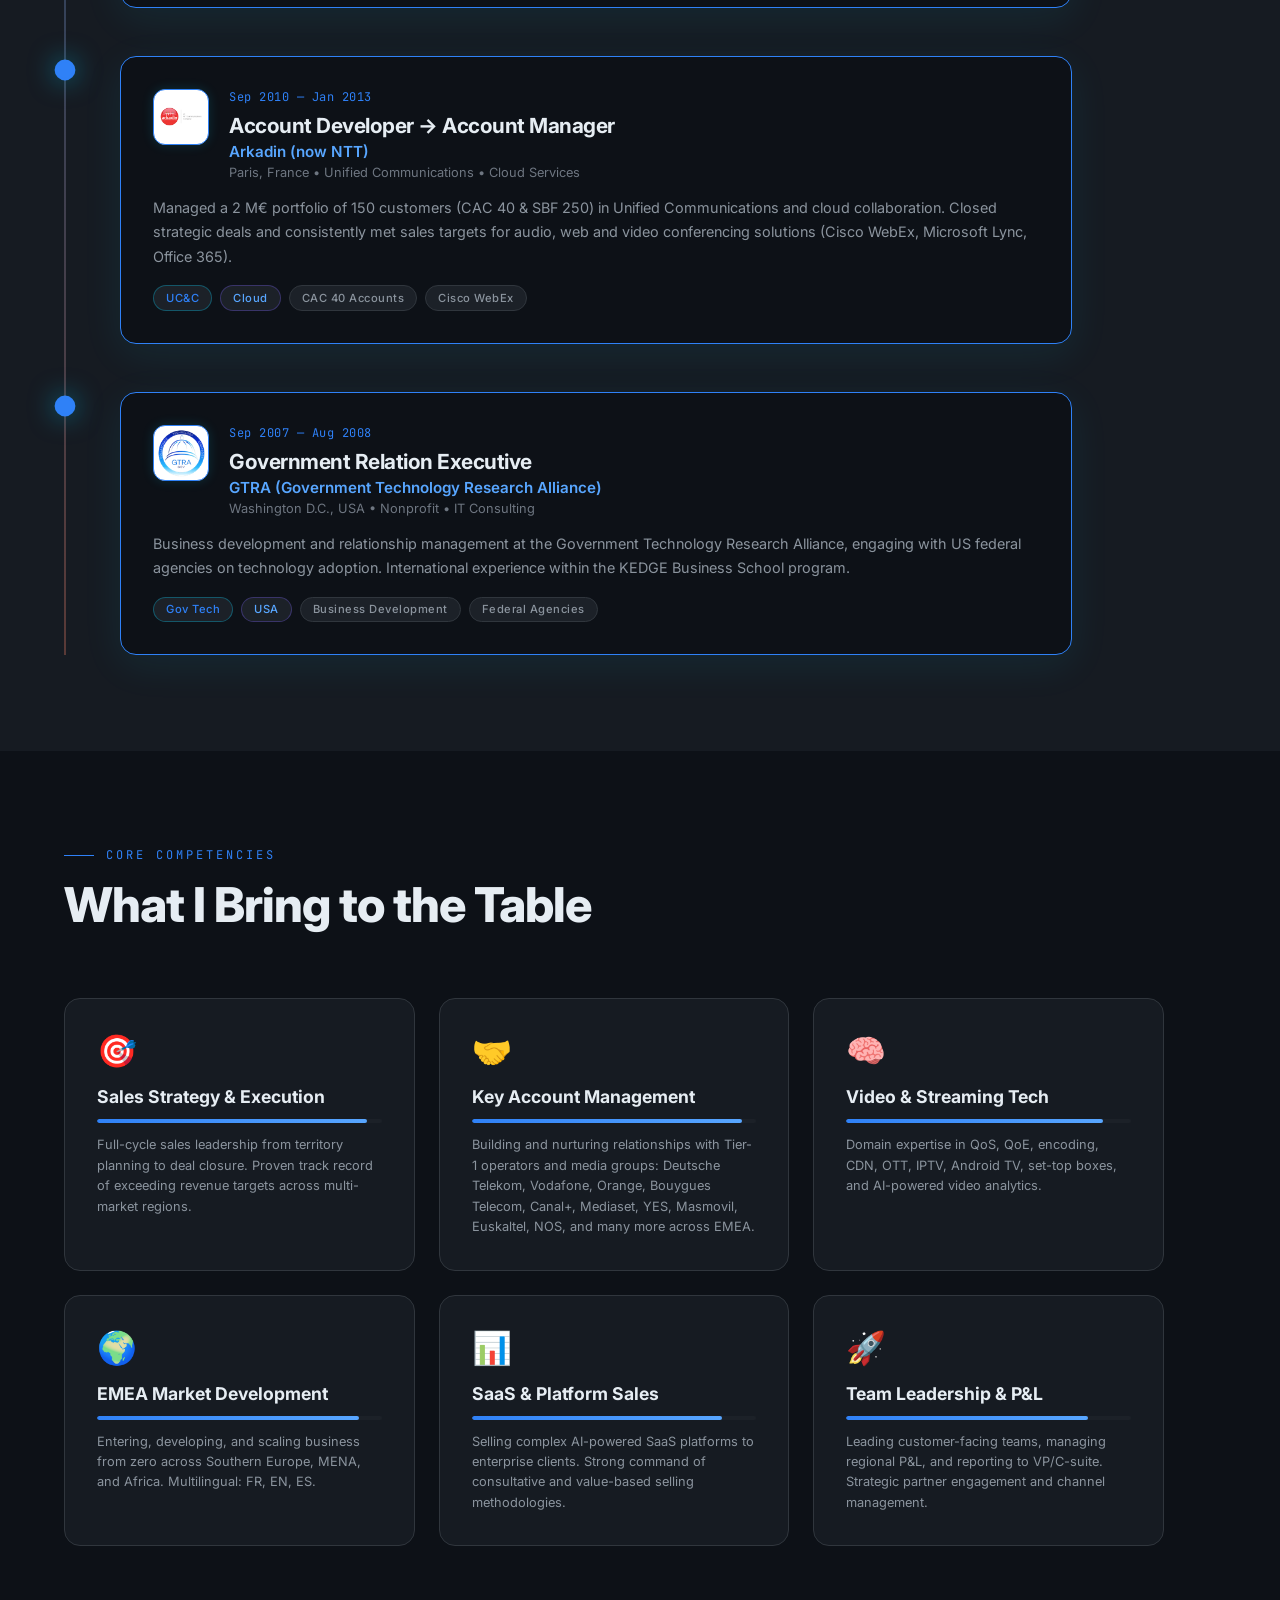
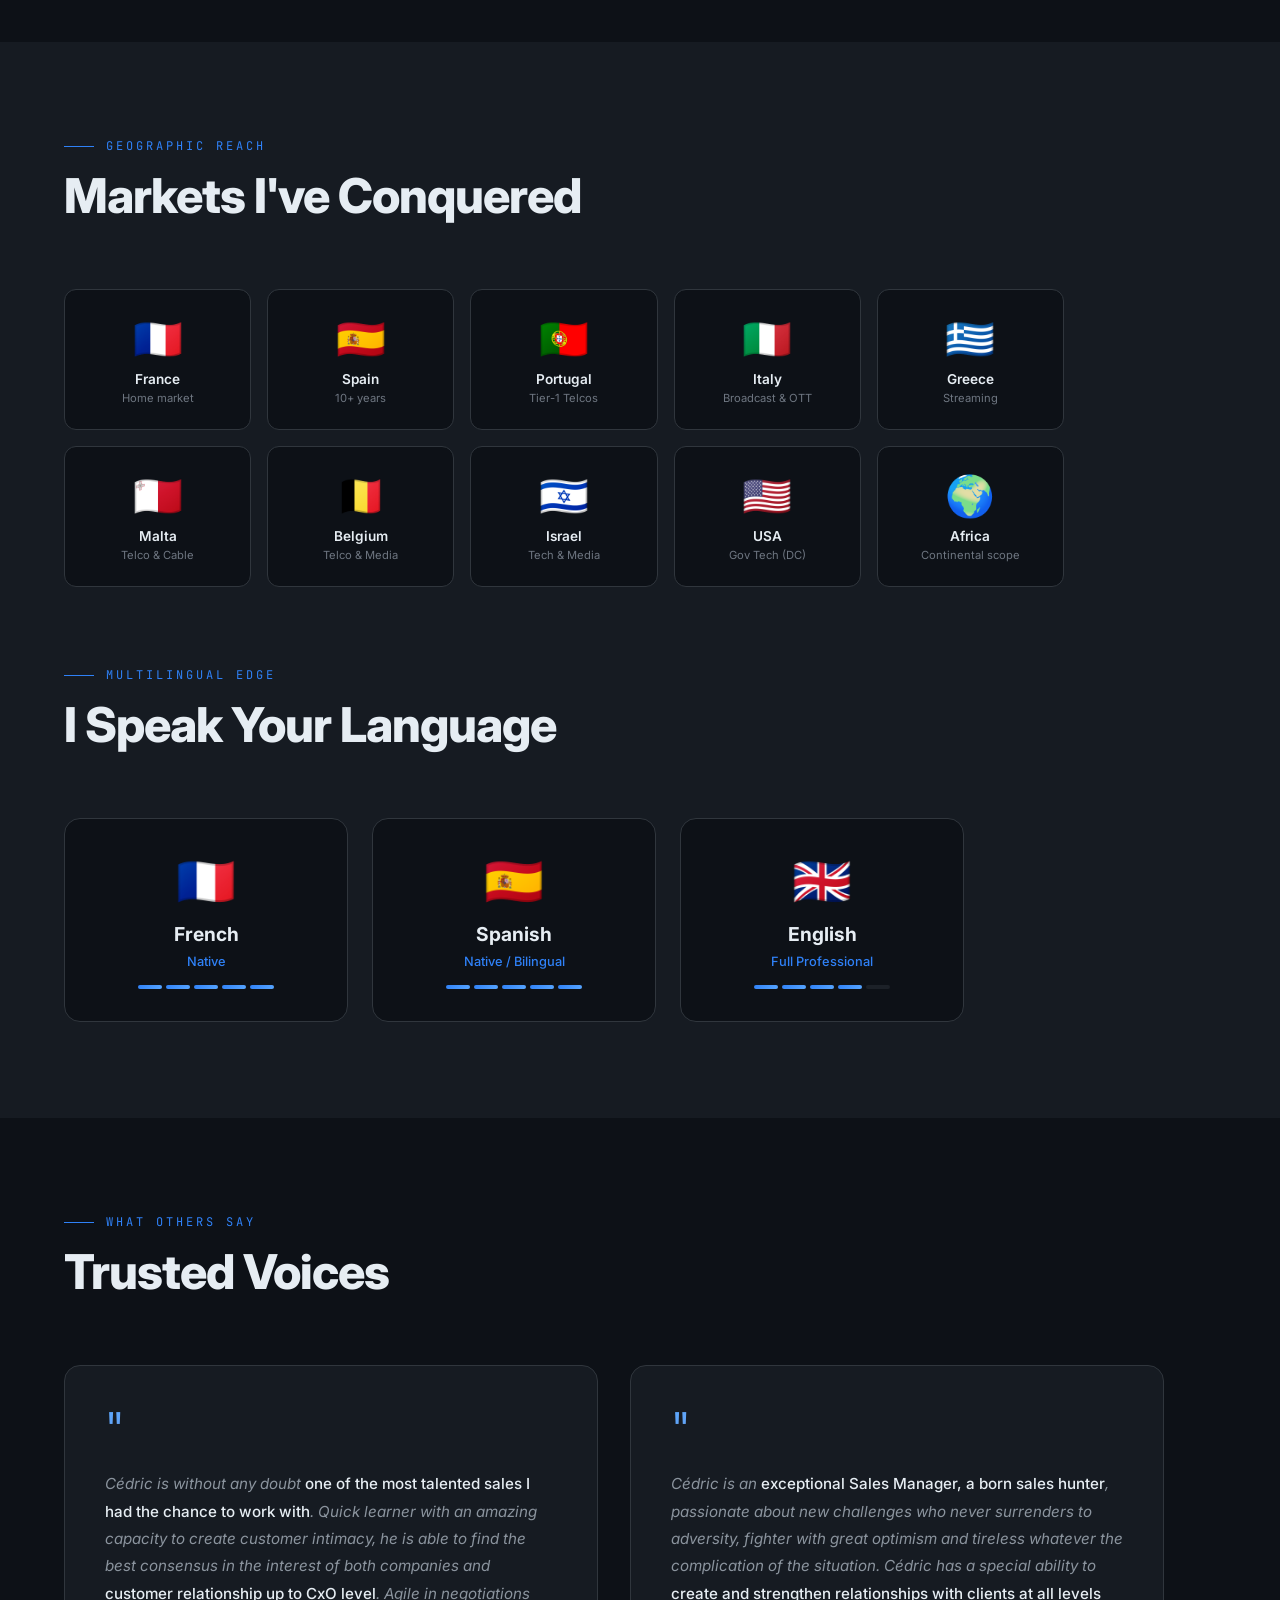
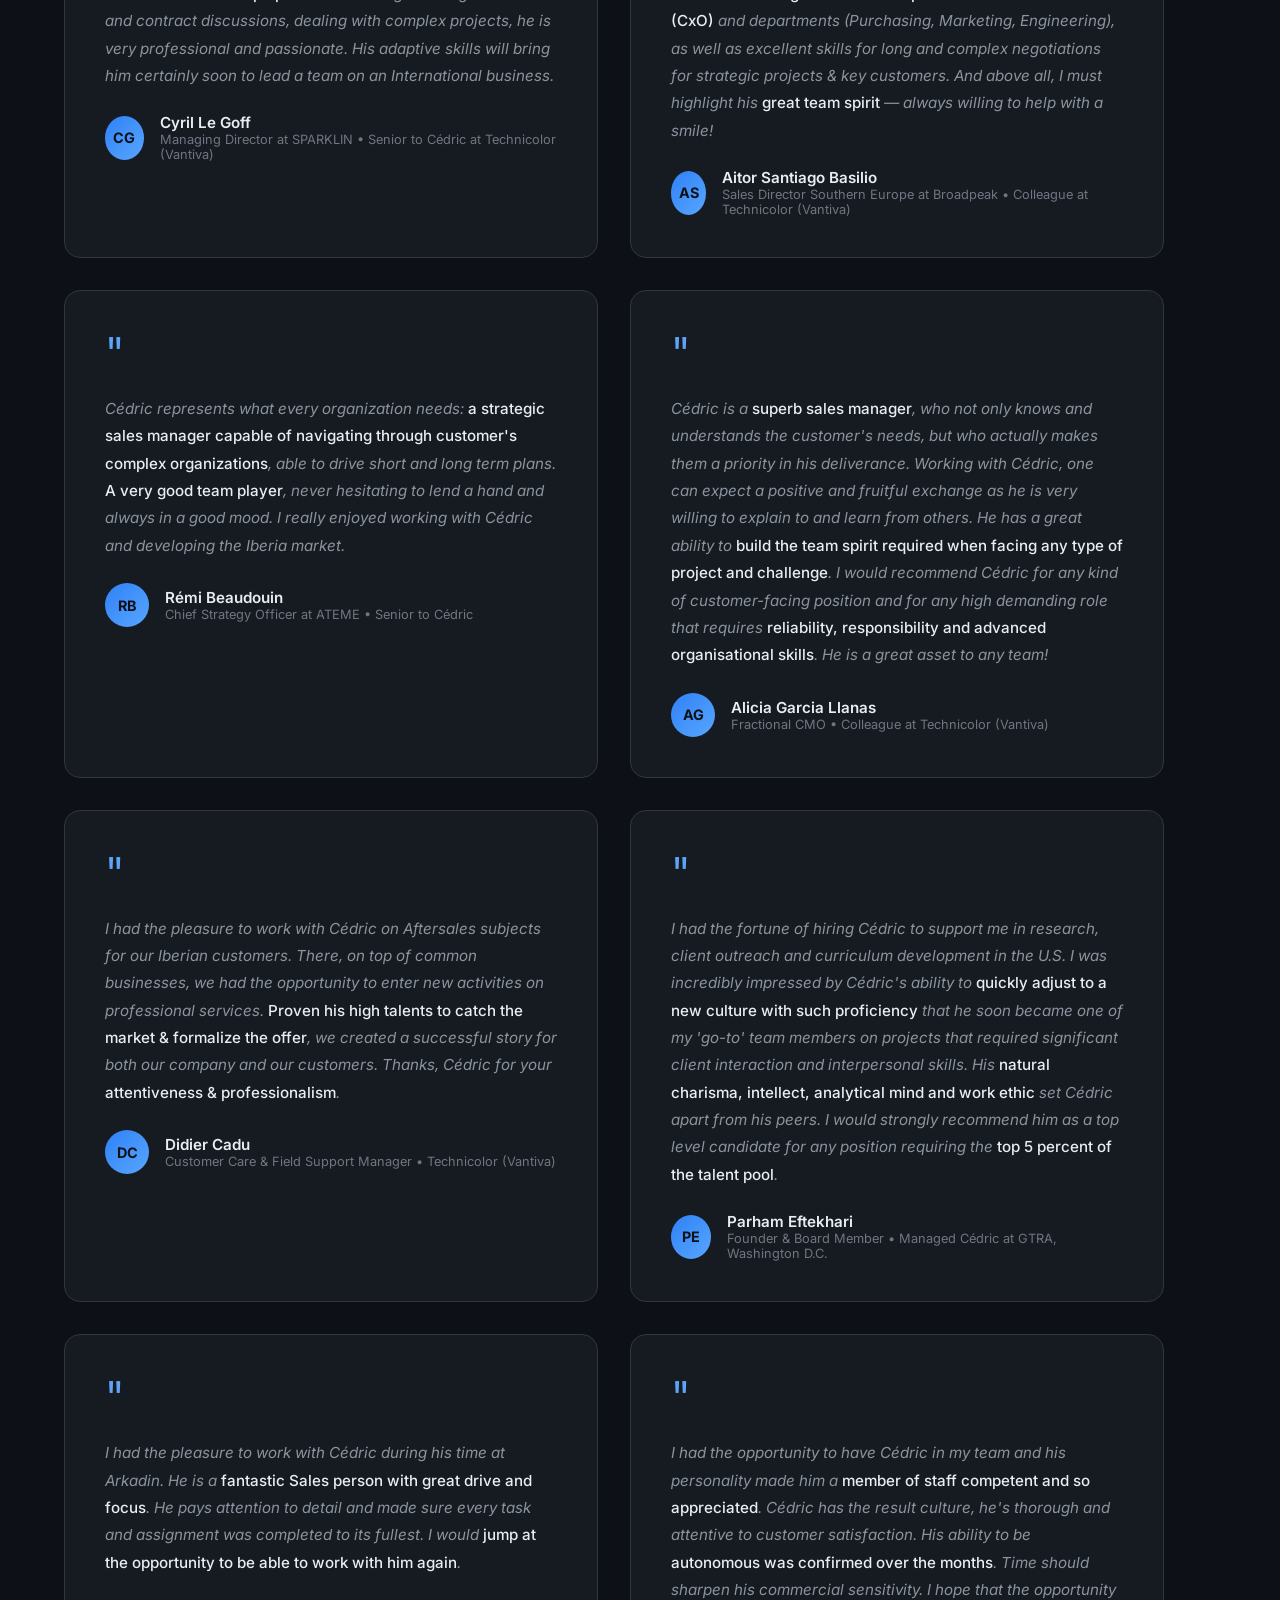
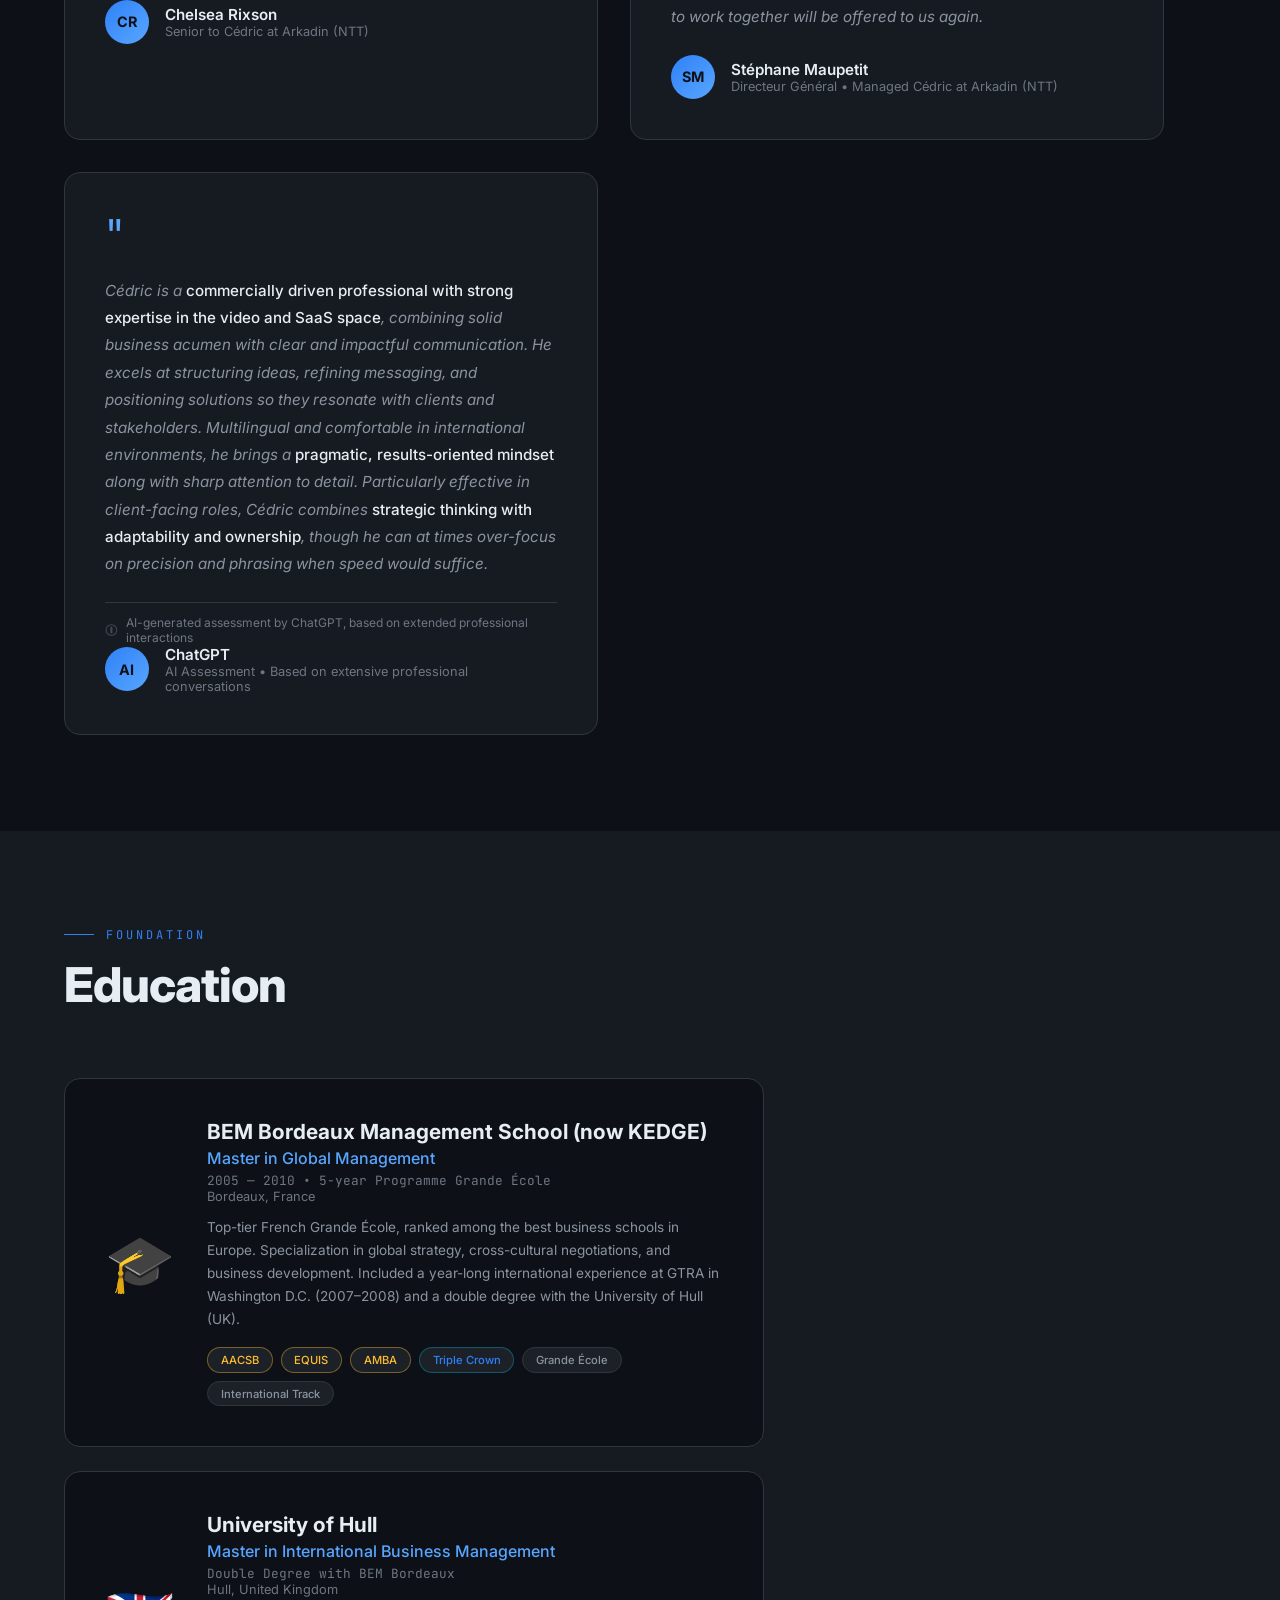
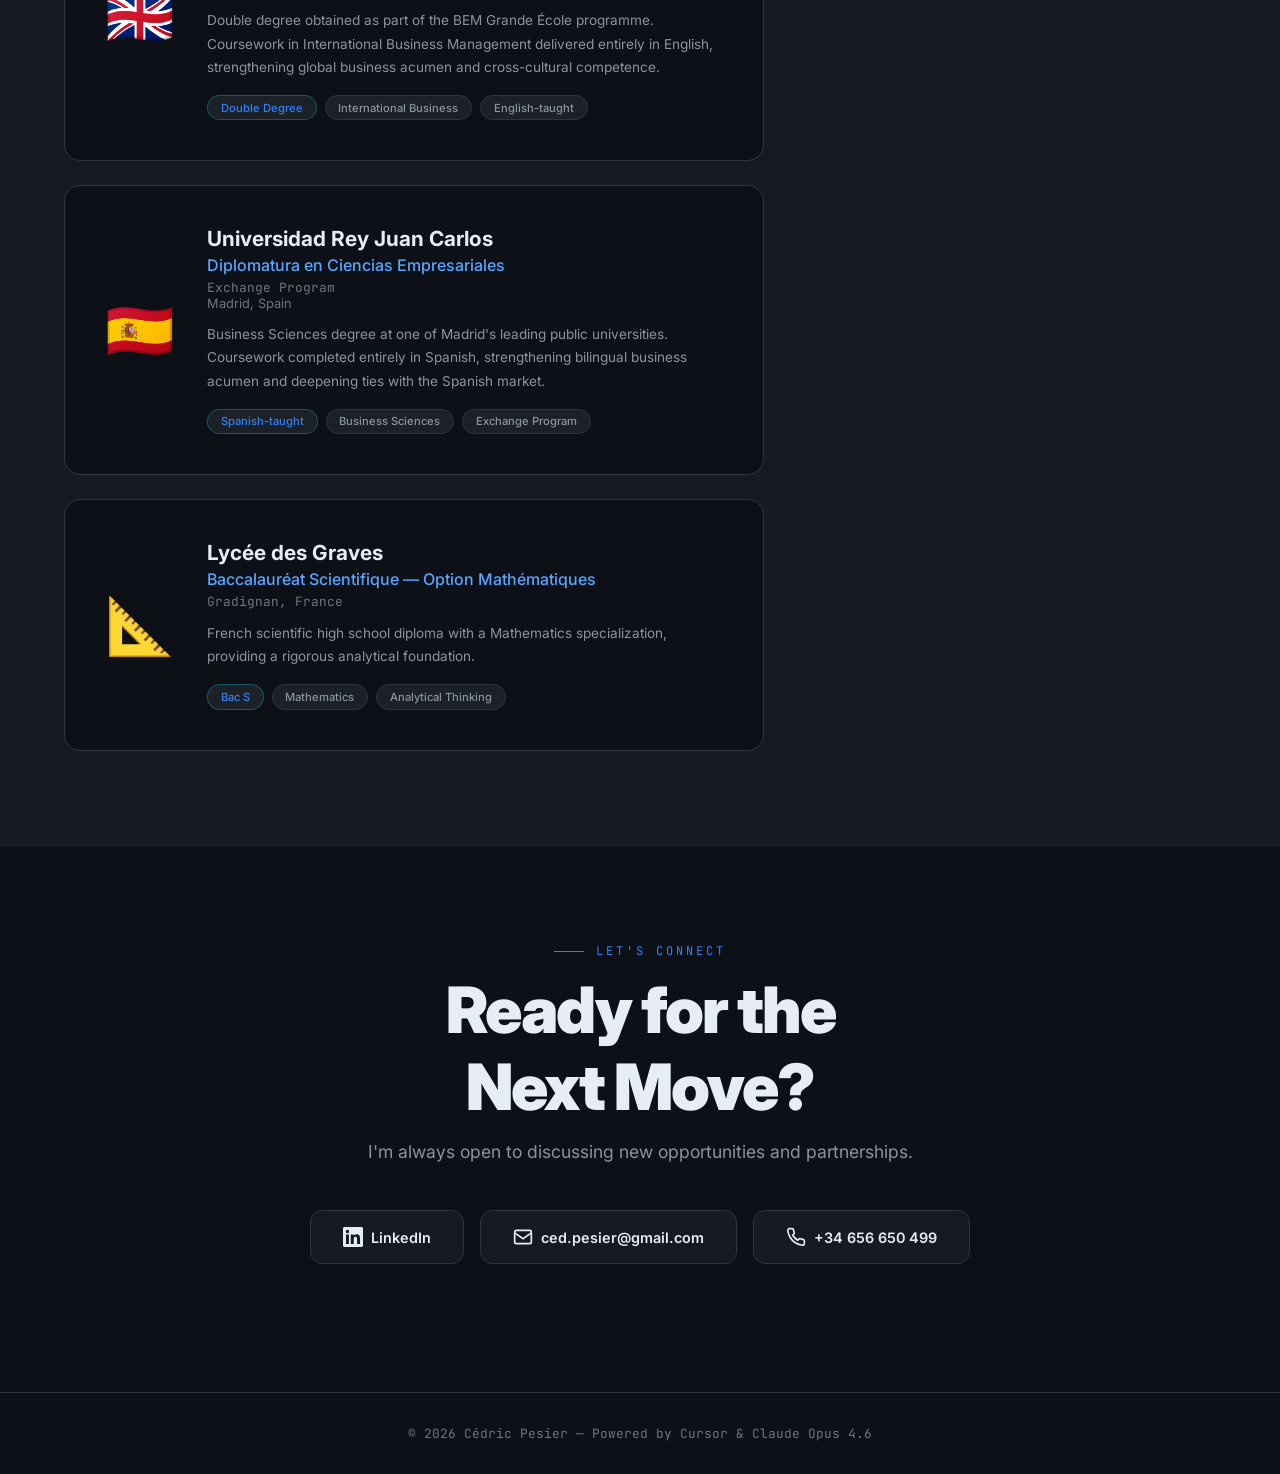
==== commit 3e9967f8: "Update motto: add Have fun. Enjoy. Made-with: Cursor" ====
--- a/index.html
+++ b/index.html
@@ -1325,7 +1325,7 @@
       <p>Trilingual in French, Spanish, and English, I thrive in multicultural environments and bring a consultative, value-driven approach to enterprise sales. I particularly enjoy <strong>leading teams and shaping sales and product strategy with a hands-on mindset</strong>.</p>
       <p>Outside of work, my main focus is my family. I am also passionate about nature, skiing, mountain biking, motorbiking, and cooking for friends.</p>
     </div>
-    <p class="about-motto"><em>"Build trust. Close deals. Scale fast."</em></p>
+    <p class="about-motto"><em>"Build trust. Close deals. Scale fast. Have fun. Enjoy."</em></p>
   </div>
 </section>
 
